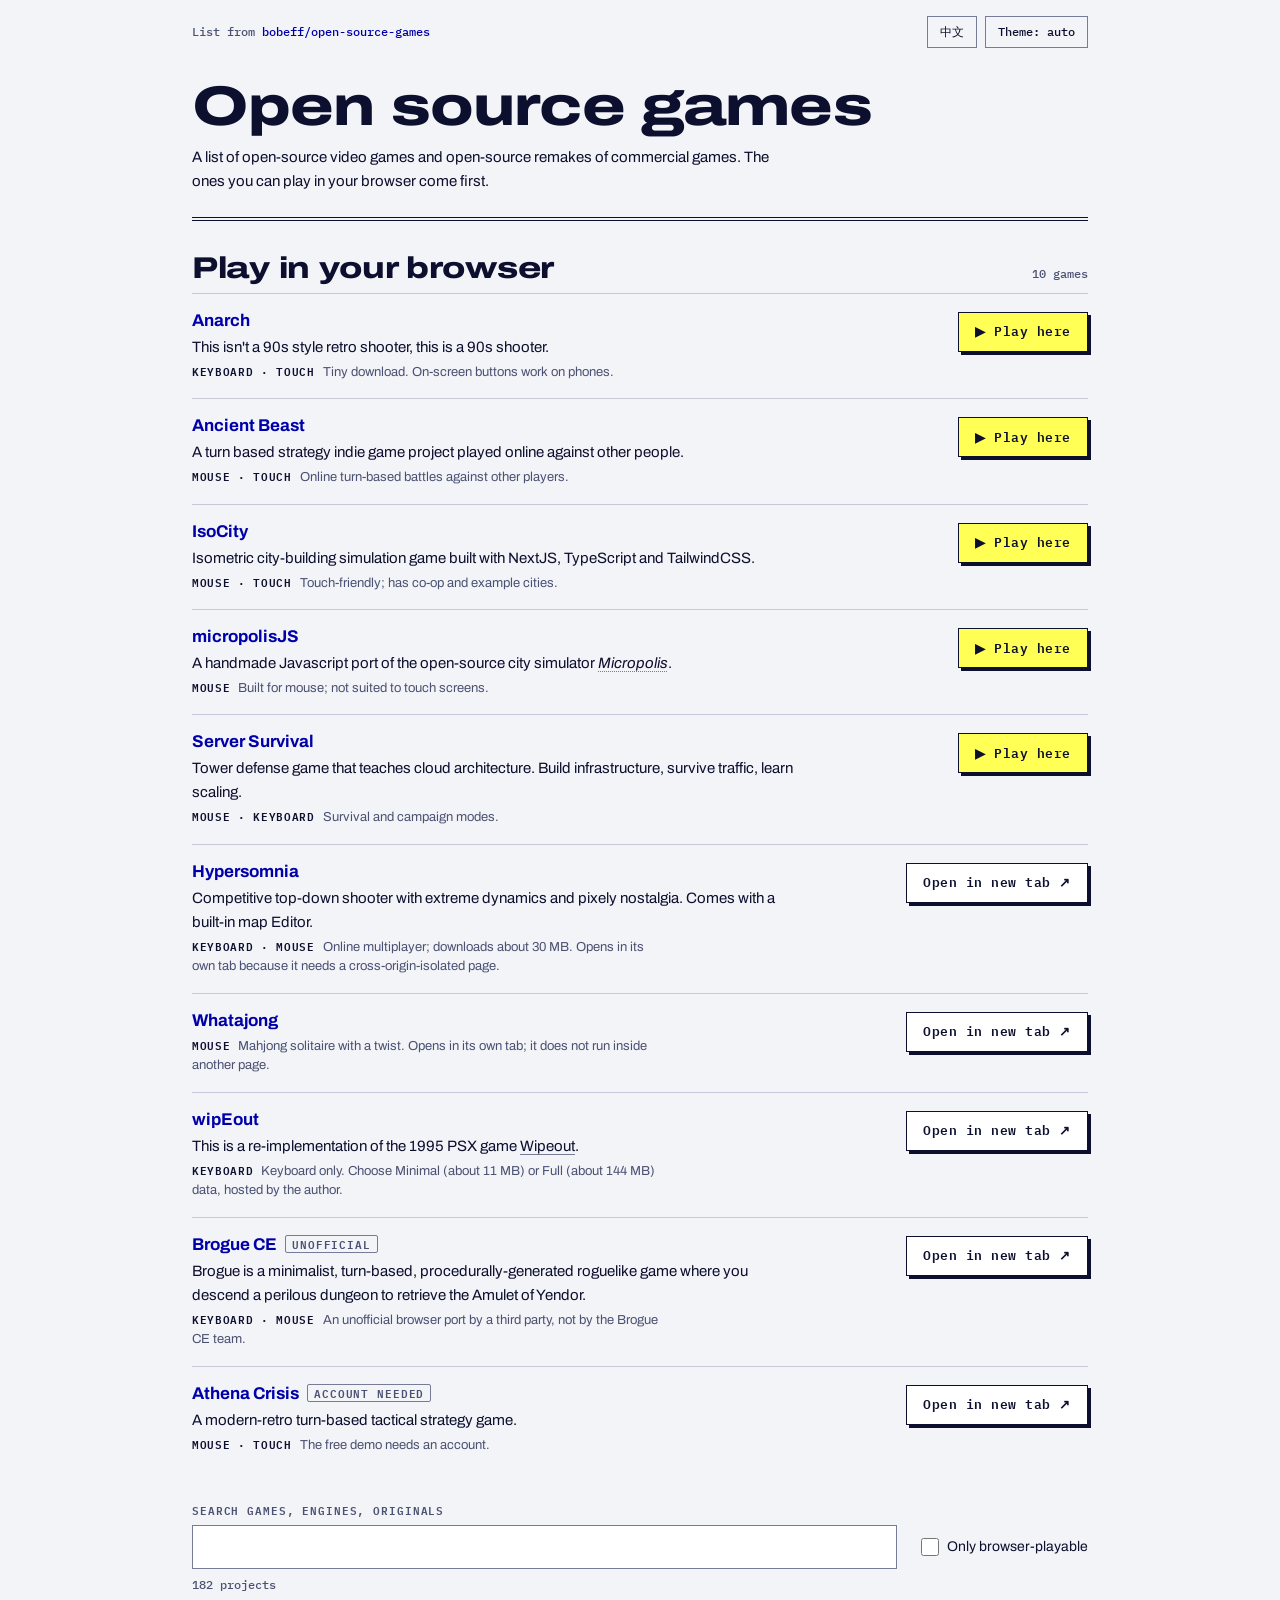
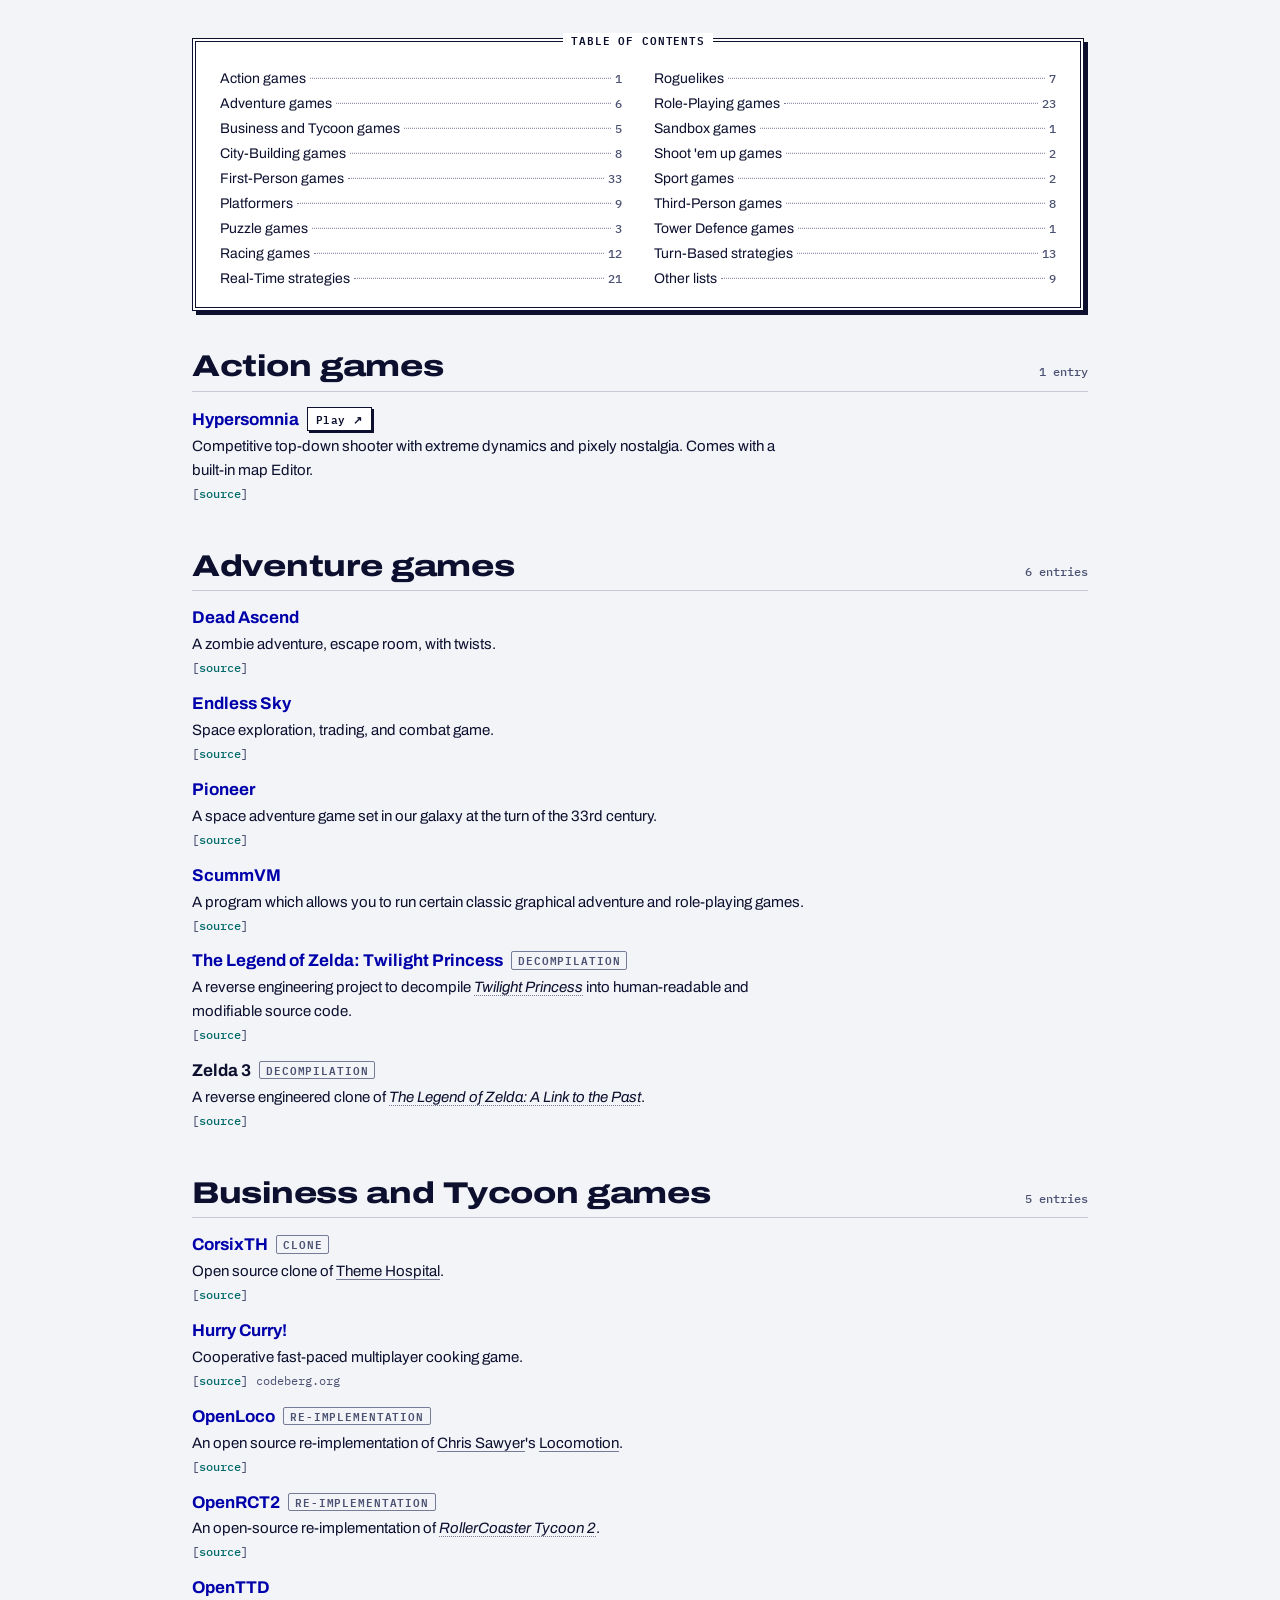
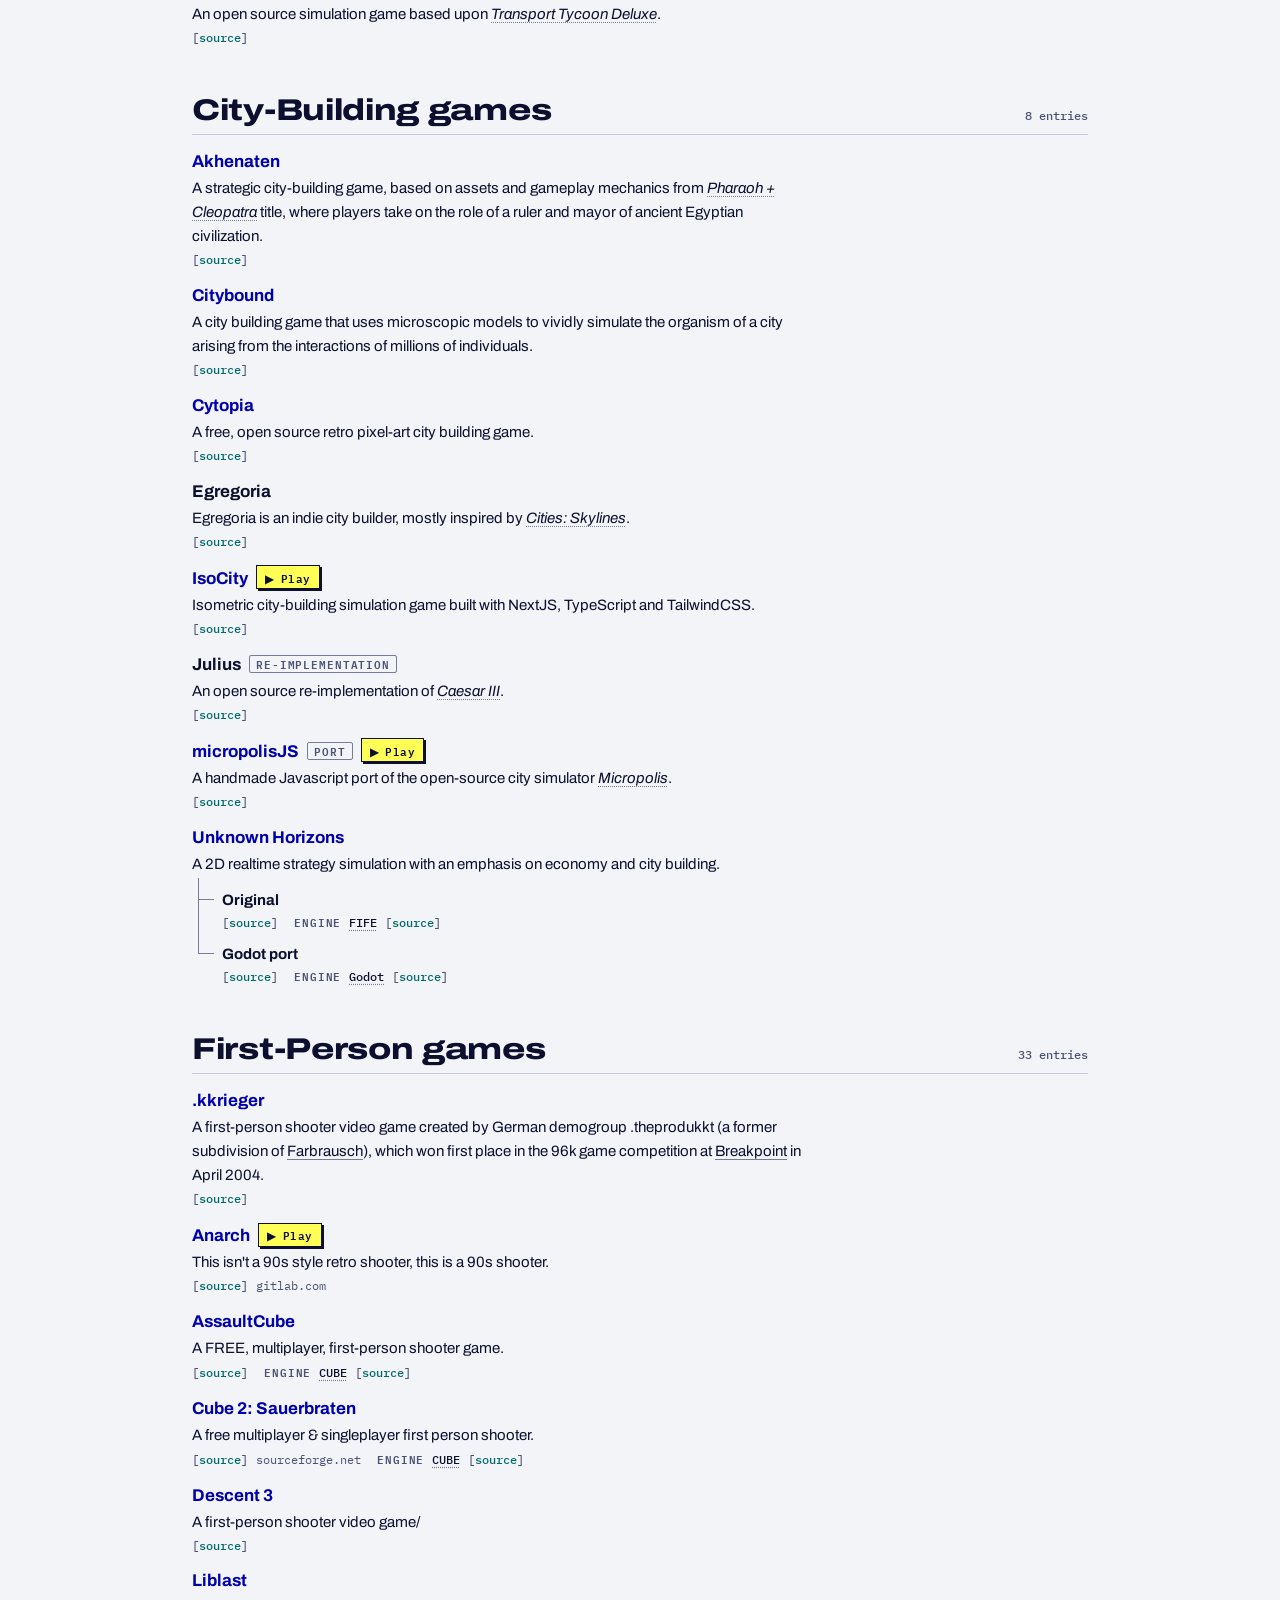
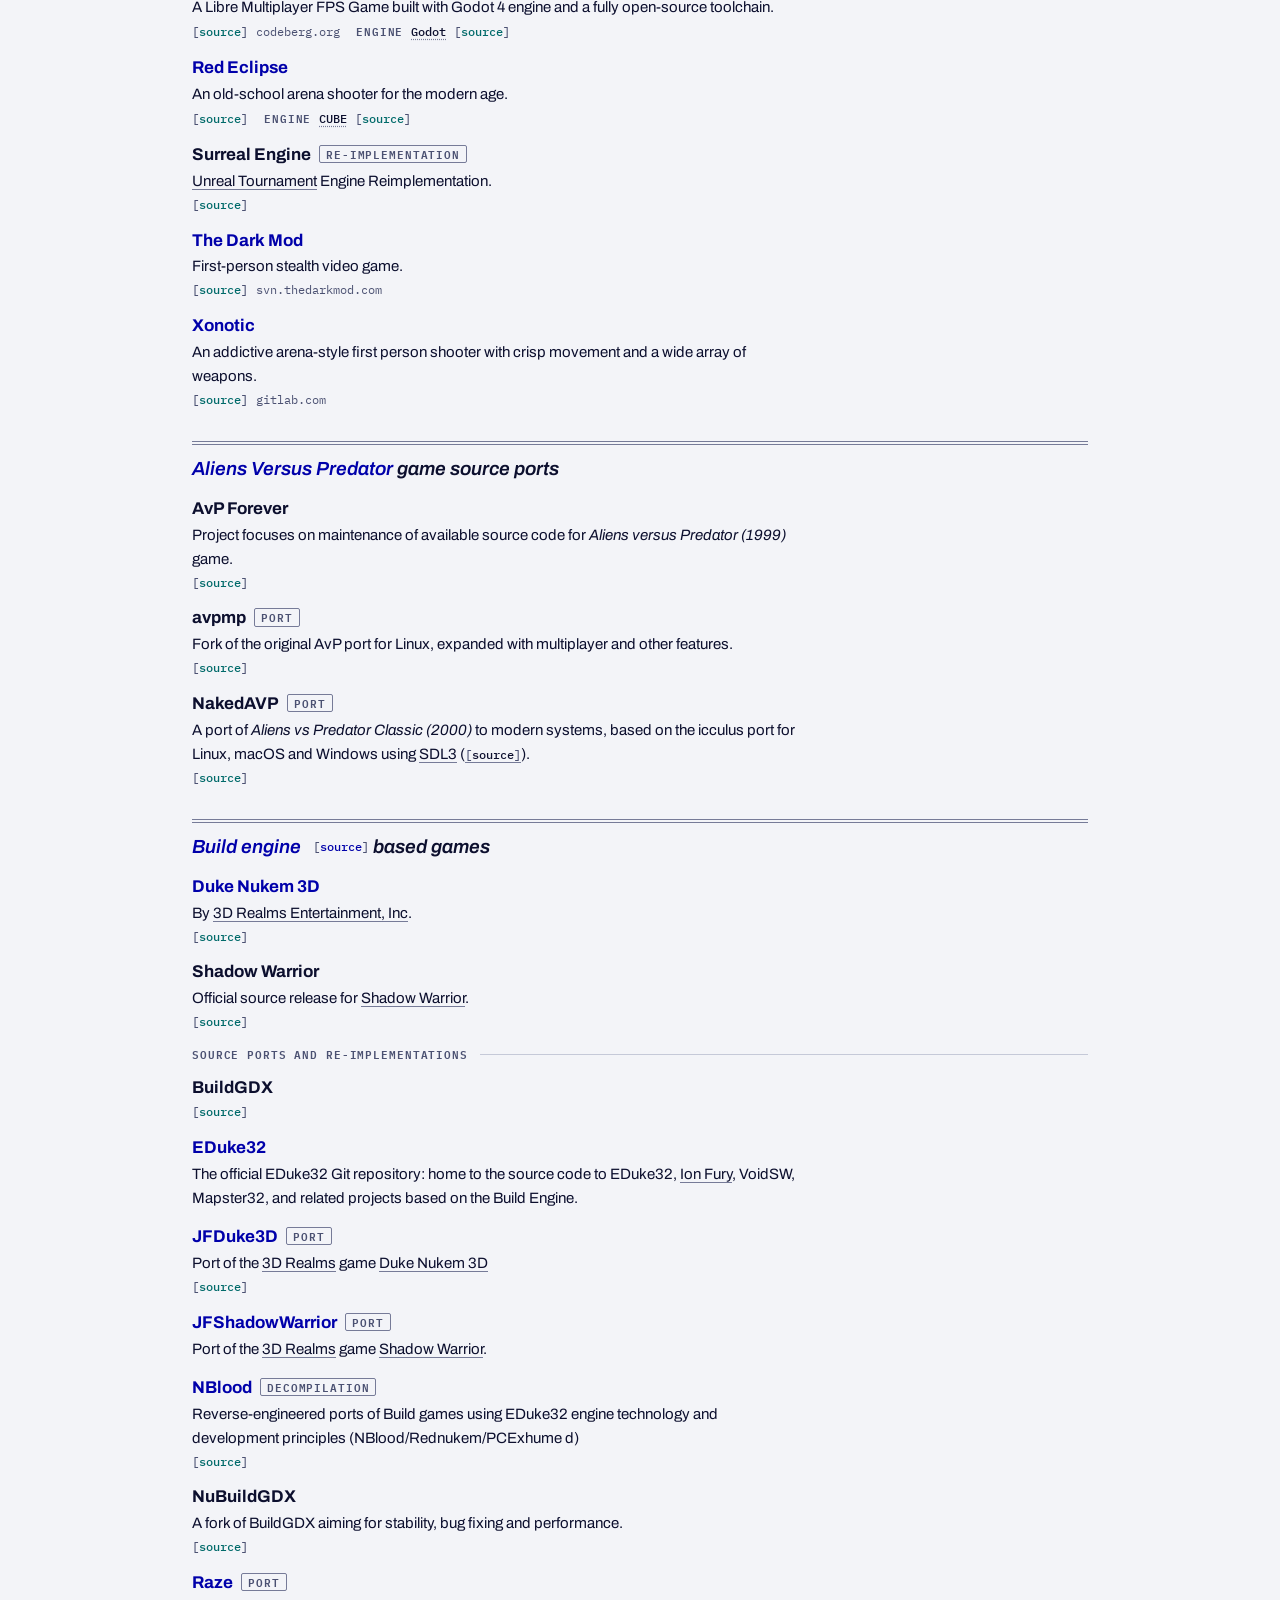
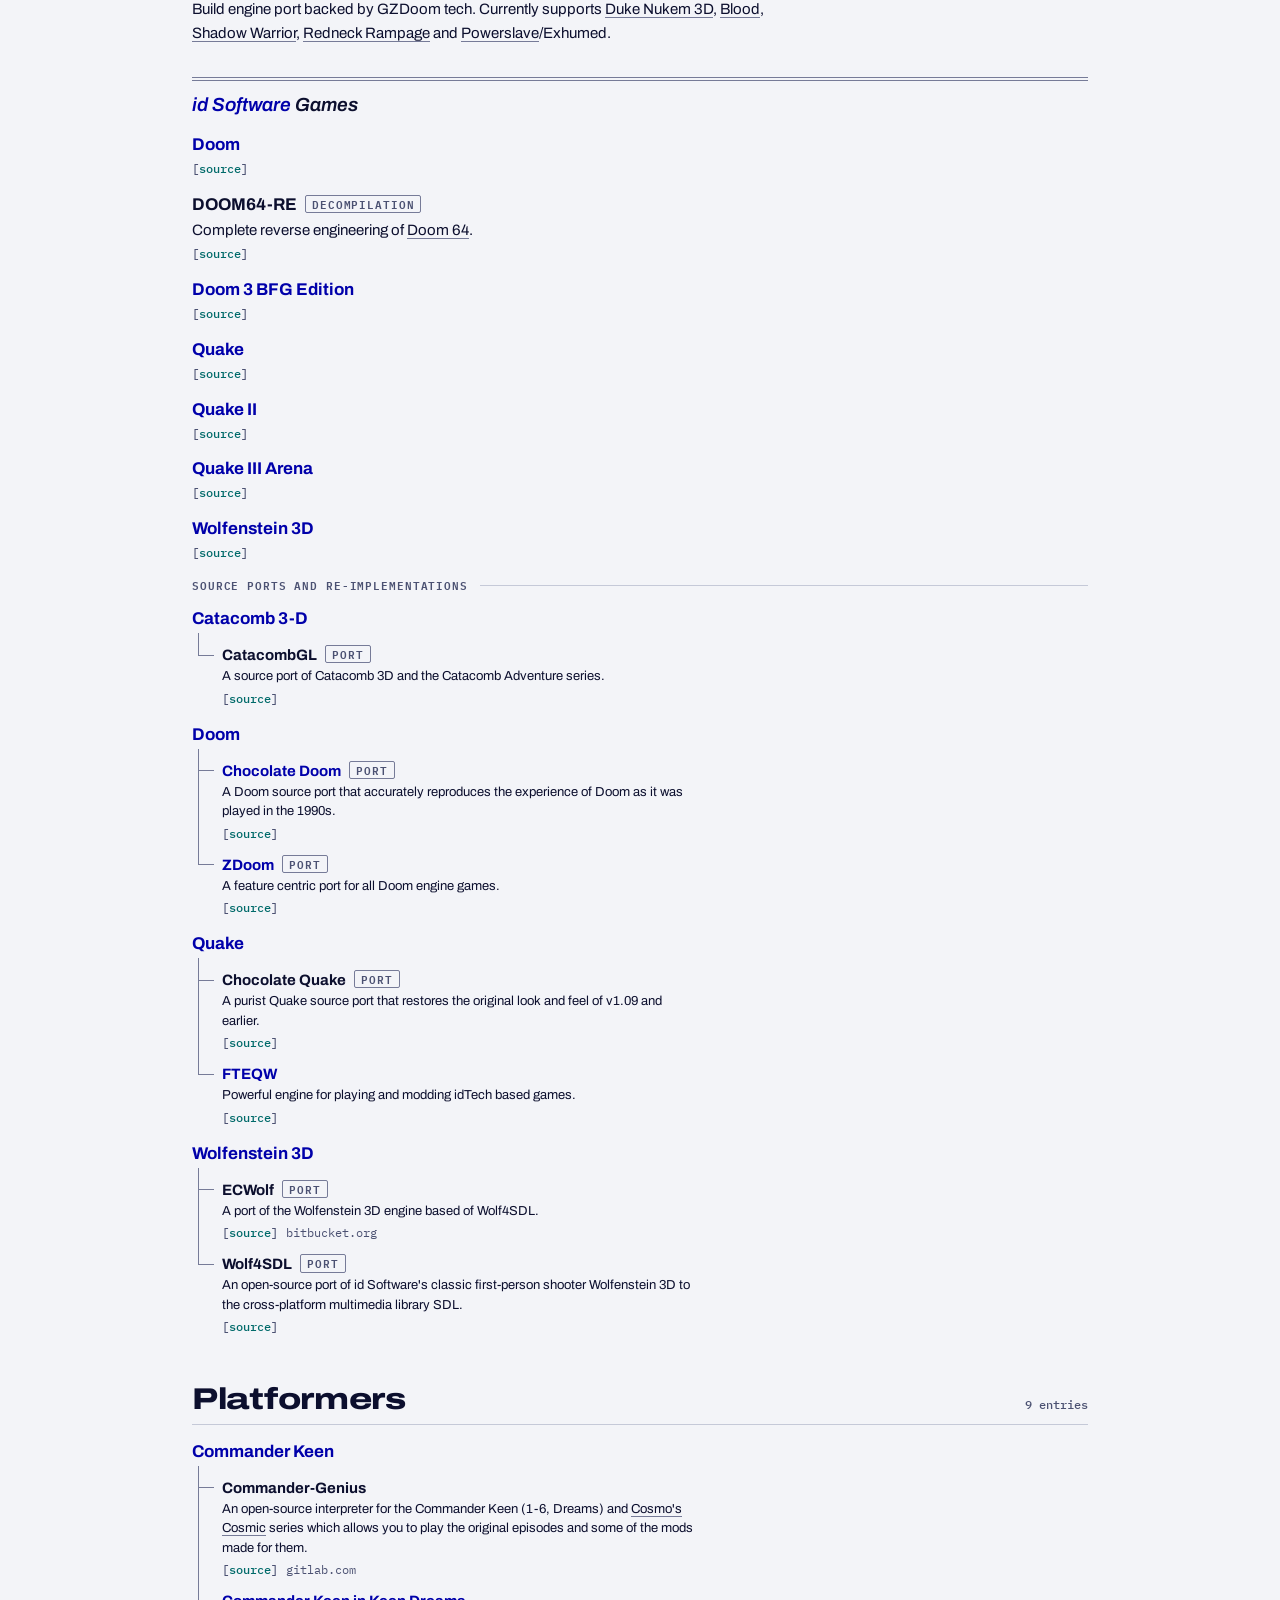
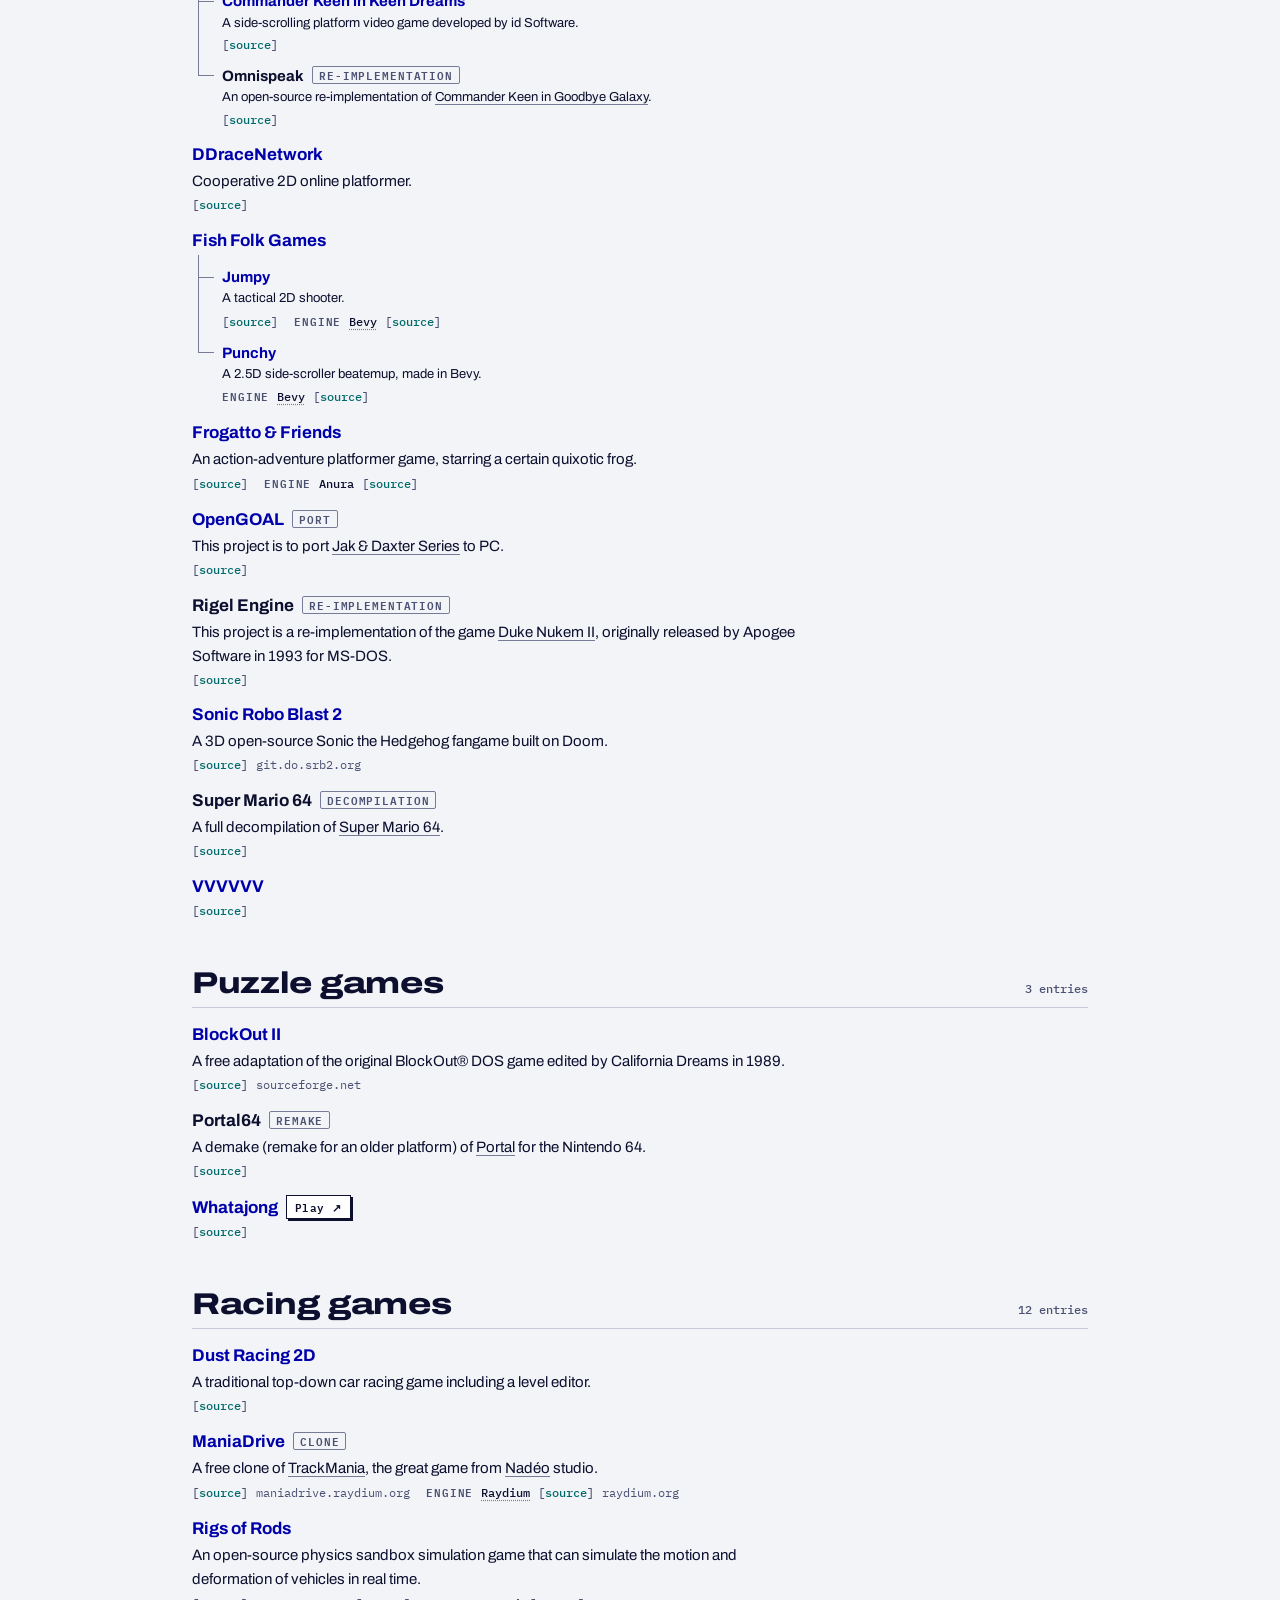
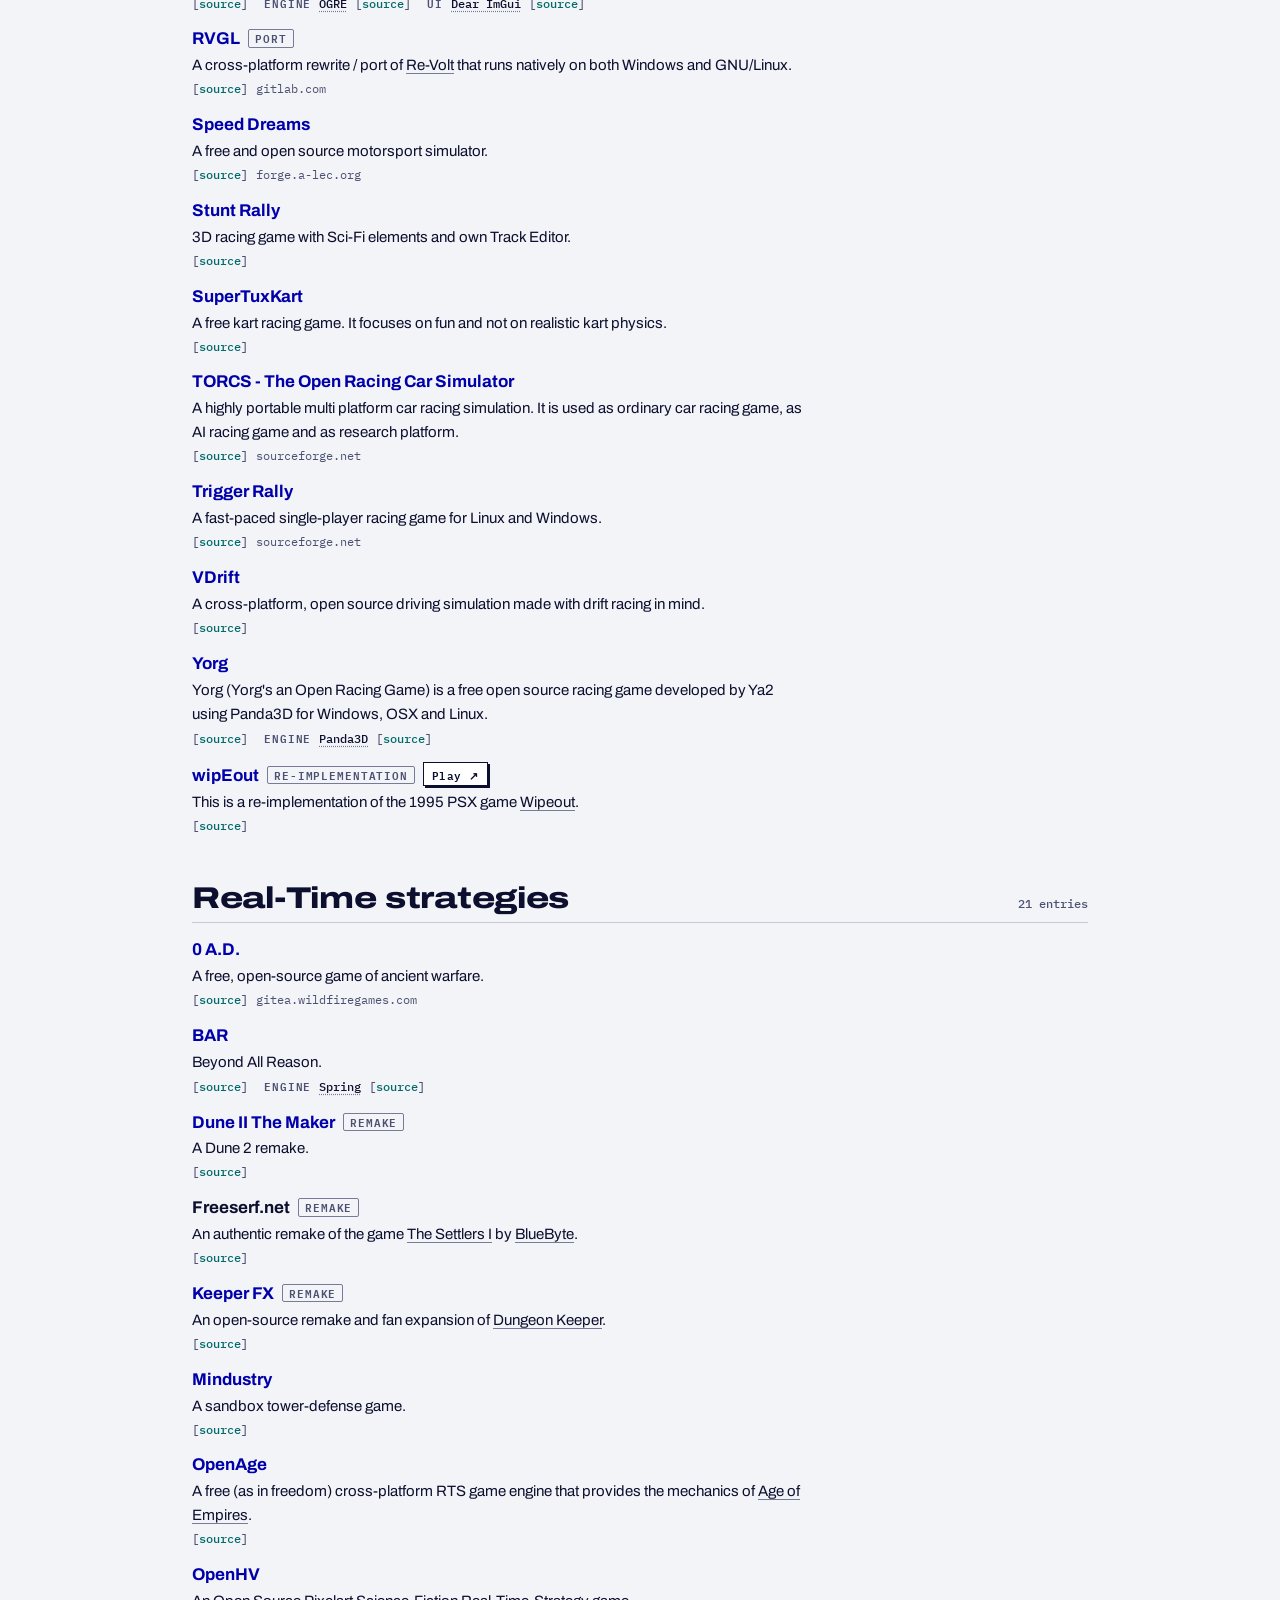
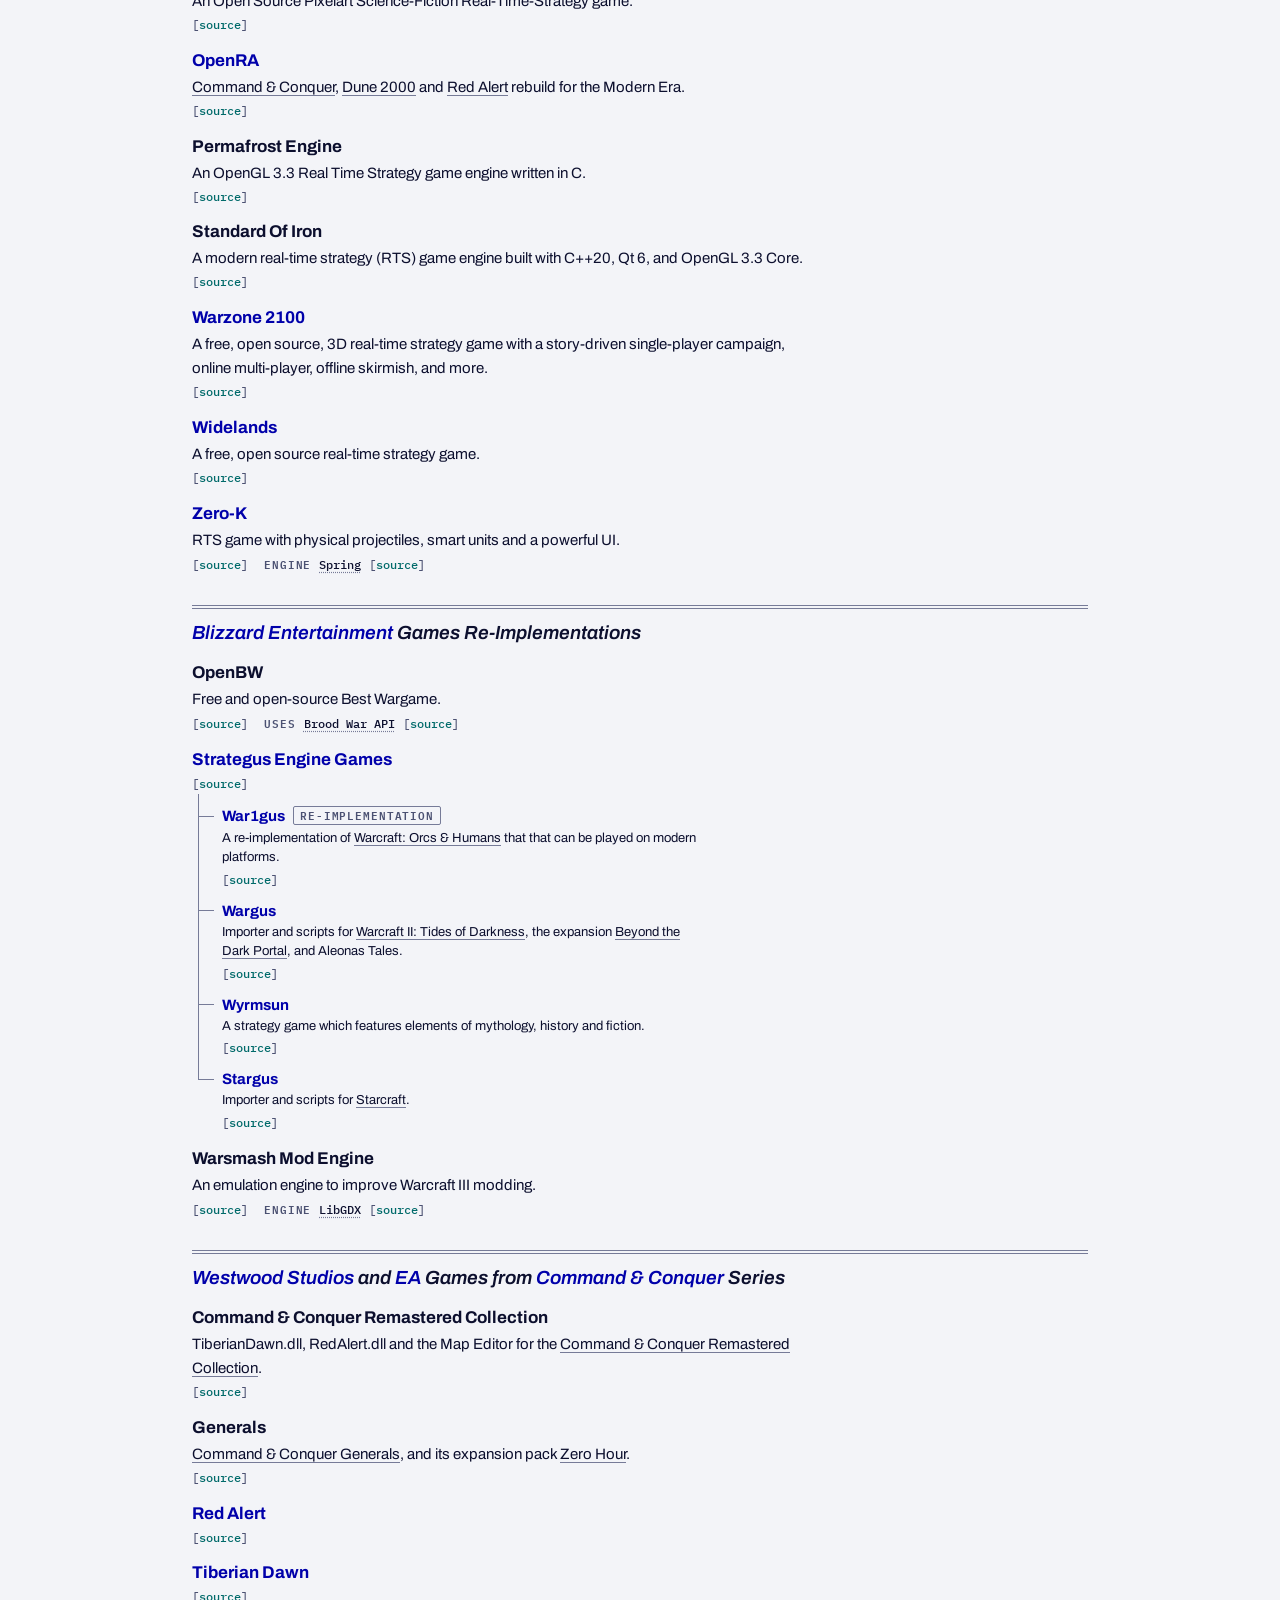
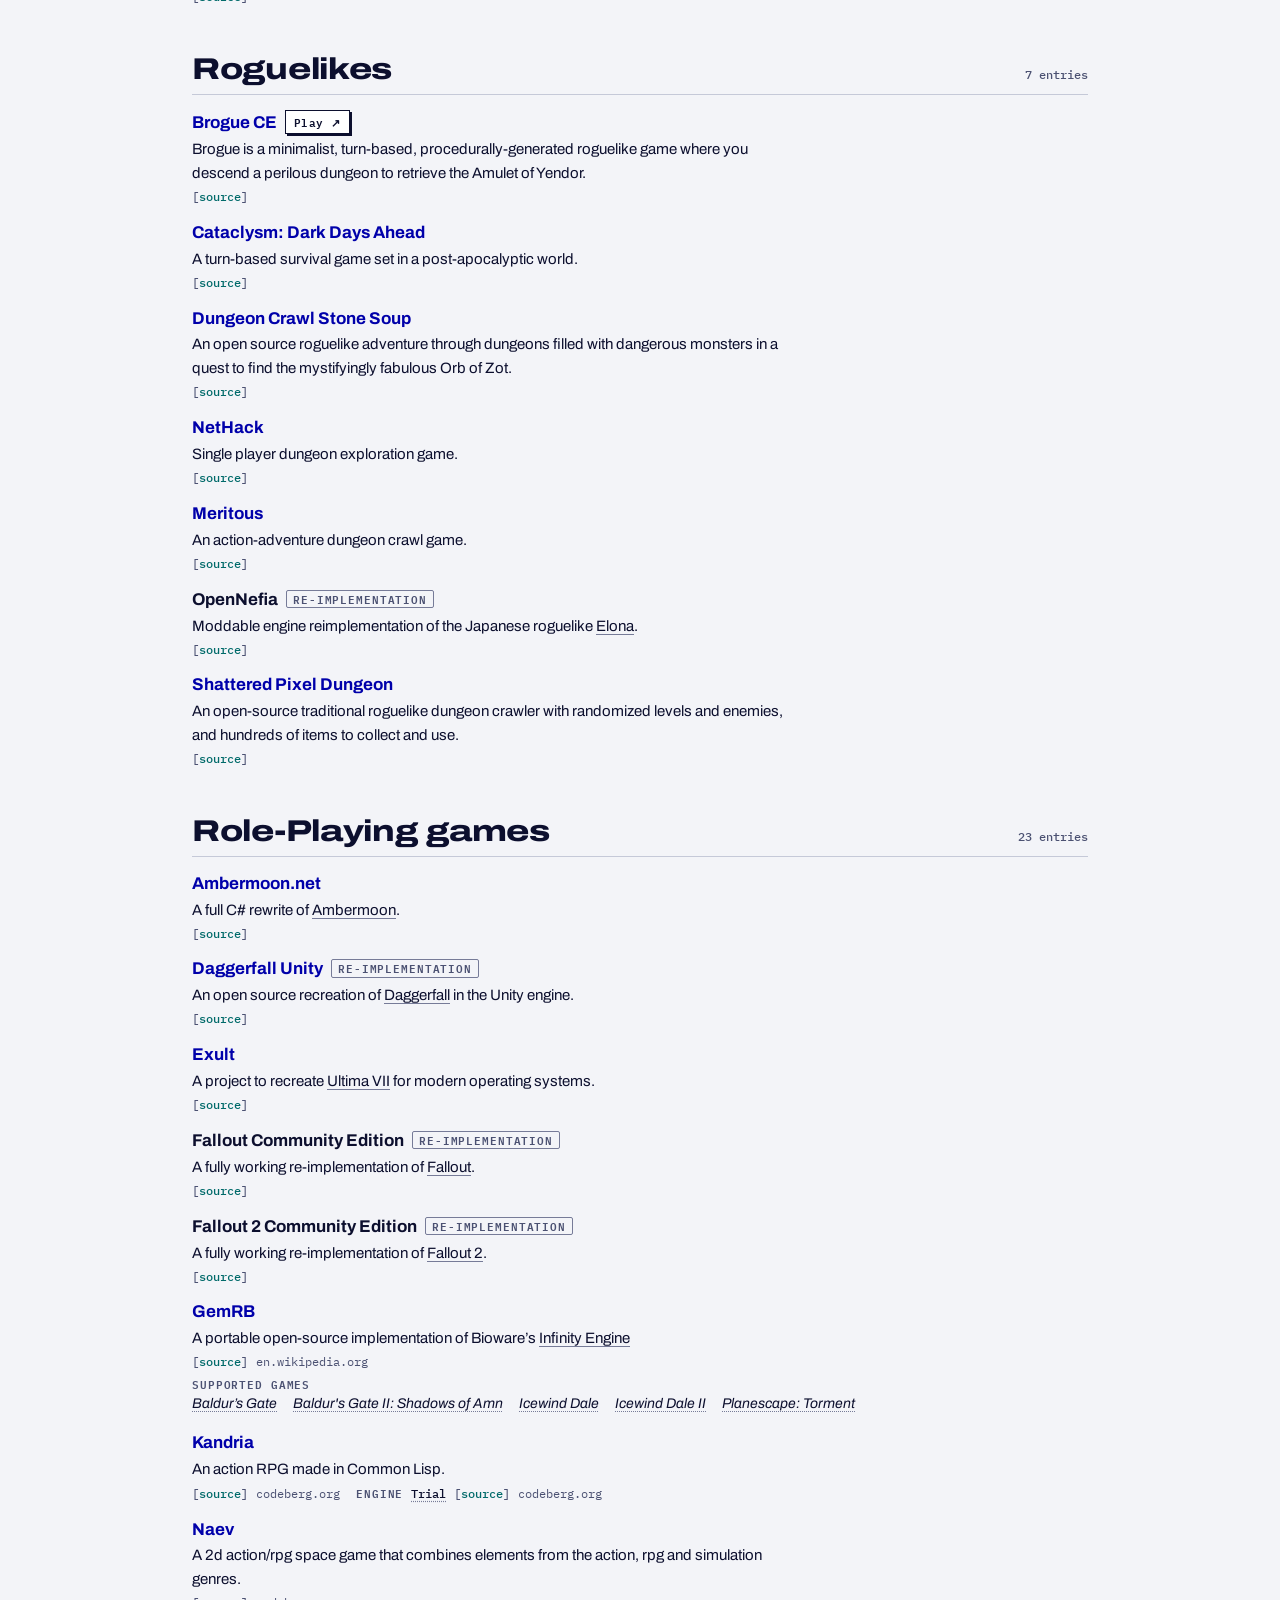
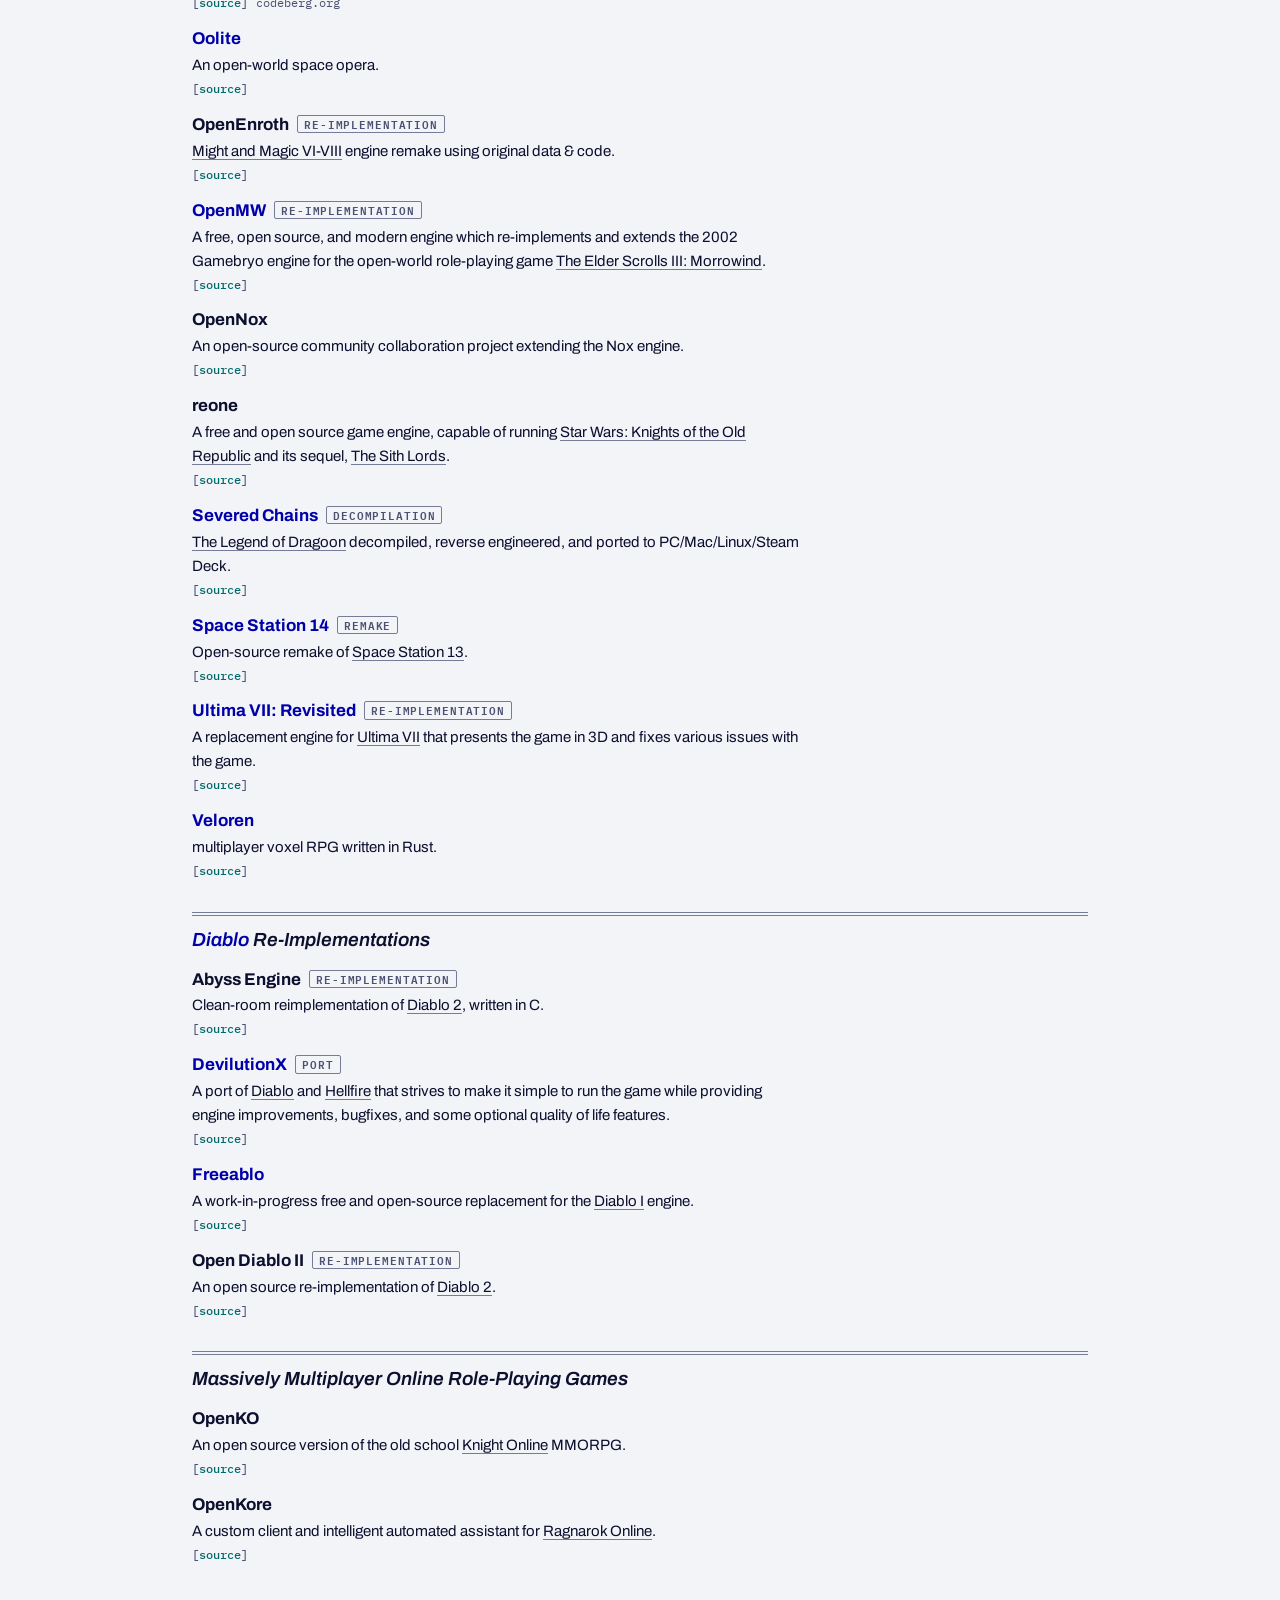
==== public/index.html @ cbd15679 "Open Source Games: bilingual collection site A free, non-commercial website for the curated list bob" ====
<!doctype html>
<html lang="zh-CN">
<head>
<meta charset="utf-8">
<meta name="viewport" content="width=device-width, initial-scale=1, viewport-fit=cover">
<title>开源游戏合集 · Open Source Games</title>
<meta name="description" content="精选开源游戏，以及商业经典游戏的开源重制。能在浏览器里直接玩的排在最前面。 A list of open-source video games and open-source remakes of commercial games. The ones you can play in your browser come first.">
<meta property="og:title" content="开源游戏合集 · Open Source Games">
<meta property="og:description" content="精选开源游戏，以及商业经典游戏的开源重制。能在浏览器里直接玩的排在最前面。 A list of open-source video games and open-source remakes of commercial games. The ones you can play in your browser come first.">
<meta property="og:type" content="website">
<meta name="theme-color" content="#0000aa">
<link rel="icon" href="favicon.svg" type="image/svg+xml">
<link rel="stylesheet" href="assets/fonts.css?v=7755c3fcc7">
<link rel="stylesheet" href="assets/tokens.css?v=7755c3fcc7">
<link rel="stylesheet" href="assets/osg.css?v=7755c3fcc7">
<link rel="stylesheet" href="assets/site.css?v=7755c3fcc7">
<script src="assets/boot.js?v=7755c3fcc7"></script>
<script src="assets/app.js?v=7755c3fcc7" defer></script>
</head>
<body class="osg-root">
<a class="skip" href="#catalog"><span class="l-zh" lang="zh-CN">跳到游戏目录</span><span class="l-en" lang="en">Skip to the catalog</span></a>
<div class="page">
<div class="topbar">
<p class="topbar-credit"><span class="l-zh" lang="zh-CN">清单来自</span><span class="l-en" lang="en">List from</span> <a href="https://github.com/bobeff/open-source-games">bobeff/open-source-games</a></p>
<div class="topbar-tools">
<button type="button" class="tool" id="lang-toggle" hidden><span class="l-zh" lang="en">English</span><span class="l-en" lang="zh-CN">中文</span></button>
<button type="button" class="tool" id="theme-toggle" hidden></button>
</div>
</div>
<header class="osg-header">
<h1 class="osg-header-title"><span class="l-zh" lang="zh-CN">开源游戏合集</span><span class="l-en" lang="en">Open source games</span></h1>
<p class="osg-header-intro"><span class="l-zh" lang="zh-CN">精选开源游戏，以及商业经典游戏的开源重制。能在浏览器里直接玩的排在最前面。</span><span class="l-en" lang="en">A list of open-source video games and open-source remakes of commercial games. The ones you can play in your browser come first.</span></p>
</header>
<noscript><p class="noscript"><span class="l-zh" lang="zh-CN">搜索、切换语言和主题、在本页内嵌游玩需要 JavaScript；所有链接仍可直接打开。</span><span class="l-en" lang="en">Search, language and theme switches and in-page play need JavaScript; every link still works.</span></p></noscript>
<section class="osg-genre play" id="play" aria-labelledby="play-h"><header class="osg-genre-head"><h2 class="osg-genre-title" id="play-h"><a href="#play"><span class="l-zh" lang="zh-CN">浏览器即玩</span><span class="l-en" lang="en">Play in your browser</span></a></h2><span class="osg-genre-count"><span class="l-zh" lang="zh-CN">10 款</span><span class="l-en" lang="en">10 games</span></span></header><ul class="play-list"><li class="play-row" data-id="anarch"><div class="play-info"><div class="osg-entry-head"><a class="osg-entry-title" href="https://drummyfish.gitlab.io/anarch">Anarch</a></div><p class="osg-entry-desc"><span class="l-zh" lang="zh-CN">这不是90年代风格的复古射击游戏，这就是一款90年代的射击游戏。</span><span class="l-en" lang="en">This isn&#x27;t a 90s style retro shooter, this is a 90s shooter.</span></p><p class="play-note"><span class="play-controls"><span class="l-zh" lang="zh-CN">键盘 · 触屏</span><span class="l-en" lang="en">Keyboard · Touch</span></span><span class="l-zh" lang="zh-CN">体积很小，手机上可用屏幕按键操作。</span><span class="l-en" lang="en">Tiny download. On-screen buttons work on phones.</span></p></div><div class="play-actions"><a class="osg-play" href="https://drummyfish.gitlab.io/anarch/bin/web/anarch.html" target="_blank" rel="noopener" data-play-id="anarch"><span class="l-zh" lang="zh-CN">▶ 开始玩</span><span class="l-en" lang="en">▶ Play here</span></a></div></li><li class="play-row" data-id="ancient-beast"><div class="play-info"><div class="osg-entry-head"><a class="osg-entry-title" href="https://ancientbeast.com">Ancient Beast</a></div><p class="osg-entry-desc"><span class="l-zh" lang="zh-CN">一款回合制策略独立游戏项目，可在线与其他玩家对战。</span><span class="l-en" lang="en">A turn based strategy indie game project played online against other people.</span></p><p class="play-note"><span class="play-controls"><span class="l-zh" lang="zh-CN">鼠标 · 触屏</span><span class="l-en" lang="en">Mouse · Touch</span></span><span class="l-zh" lang="zh-CN">在线回合制对战，对手是其他玩家。</span><span class="l-en" lang="en">Online turn-based battles against other players.</span></p></div><div class="play-actions"><a class="osg-play" href="https://ancientbeast.com/play/" target="_blank" rel="noopener" data-play-id="ancient-beast"><span class="l-zh" lang="zh-CN">▶ 开始玩</span><span class="l-en" lang="en">▶ Play here</span></a></div></li><li class="play-row" data-id="isocity"><div class="play-info"><div class="osg-entry-head"><a class="osg-entry-title" href="https://iso-city.com">IsoCity</a></div><p class="osg-entry-desc"><span class="l-zh" lang="zh-CN">使用 NextJS、TypeScript 和 TailwindCSS 构建的等距视角城市建造模拟游戏。</span><span class="l-en" lang="en">Isometric city-building simulation game built with NextJS, TypeScript and TailwindCSS.</span></p><p class="play-note"><span class="play-controls"><span class="l-zh" lang="zh-CN">鼠标 · 触屏</span><span class="l-en" lang="en">Mouse · Touch</span></span><span class="l-zh" lang="zh-CN">支持触屏，有合作模式和示例城市。</span><span class="l-en" lang="en">Touch-friendly; has co-op and example cities.</span></p></div><div class="play-actions"><a class="osg-play" href="https://iso-city.com" target="_blank" rel="noopener" data-play-id="isocity"><span class="l-zh" lang="zh-CN">▶ 开始玩</span><span class="l-en" lang="en">▶ Play here</span></a></div></li><li class="play-row" data-id="micropolisjs"><div class="play-info"><div class="osg-entry-head"><a class="osg-entry-title" href="http://www.graememcc.co.uk/micropolisJS">micropolisJS</a></div><p class="osg-entry-desc"><span class="l-zh" lang="zh-CN">开源城市模拟器 <cite class="osg-orig"><a href="https://mvolution.itch.io/micropolis">Micropolis</a></cite> 的手工 Javascript 移植。</span><span class="l-en" lang="en">A handmade Javascript port of the open-source city simulator <cite class="osg-orig"><a href="https://mvolution.itch.io/micropolis">Micropolis</a></cite>.</span></p><p class="play-note"><span class="play-controls"><span class="l-zh" lang="zh-CN">鼠标</span><span class="l-en" lang="en">Mouse</span></span><span class="l-zh" lang="zh-CN">为鼠标设计，不适合触屏。</span><span class="l-en" lang="en">Built for mouse; not suited to touch screens.</span></p></div><div class="play-actions"><a class="osg-play" href="https://www.graememcc.co.uk/micropolisJS/" target="_blank" rel="noopener" data-play-id="micropolisjs"><span class="l-zh" lang="zh-CN">▶ 开始玩</span><span class="l-en" lang="en">▶ Play here</span></a></div></li><li class="play-row" data-id="server-survival"><div class="play-info"><div class="osg-entry-head"><a class="osg-entry-title" href="https://pshenok.github.io/server-survival">Server Survival</a></div><p class="osg-entry-desc"><span class="l-zh" lang="zh-CN">教授云架构的塔防游戏。搭建基础设施，扛住流量，学习扩容。</span><span class="l-en" lang="en">Tower defense game that teaches cloud architecture. Build infrastructure, survive traffic, learn scaling.</span></p><p class="play-note"><span class="play-controls"><span class="l-zh" lang="zh-CN">鼠标 · 键盘</span><span class="l-en" lang="en">Mouse · Keyboard</span></span><span class="l-zh" lang="zh-CN">有生存模式和战役模式。</span><span class="l-en" lang="en">Survival and campaign modes.</span></p></div><div class="play-actions"><a class="osg-play" href="https://pshenok.github.io/server-survival/" target="_blank" rel="noopener" data-play-id="server-survival"><span class="l-zh" lang="zh-CN">▶ 开始玩</span><span class="l-en" lang="en">▶ Play here</span></a></div></li><li class="play-row" data-id="hypersomnia"><div class="play-info"><div class="osg-entry-head"><a class="osg-entry-title" href="https://hypersomnia.io">Hypersomnia</a></div><p class="osg-entry-desc"><span class="l-zh" lang="zh-CN">节奏极快、带有像素怀旧风的竞技俯视角射击游戏，内置地图编辑器。</span><span class="l-en" lang="en">Competitive top-down shooter with extreme dynamics and pixely nostalgia. Comes with a built-in map Editor.</span></p><p class="play-note"><span class="play-controls"><span class="l-zh" lang="zh-CN">键盘 · 鼠标</span><span class="l-en" lang="en">Keyboard · Mouse</span></span><span class="l-zh" lang="zh-CN">在线多人；首次约下载 30 MB。需要独立页面运行，所以在新标签打开。</span><span class="l-en" lang="en">Online multiplayer; downloads about 30 MB. Opens in its own tab because it needs a cross-origin-isolated page.</span></p></div><div class="play-actions"><a class="osg-play osg-play--tab" href="https://play.hypersomnia.io/" target="_blank" rel="noopener"><span class="l-zh" lang="zh-CN">新标签打开 ↗</span><span class="l-en" lang="en">Open in new tab ↗</span></a></div></li><li class="play-row" data-id="whatajong"><div class="play-info"><div class="osg-entry-head"><a class="osg-entry-title" href="https://whatajong.com">Whatajong</a></div><p class="play-note"><span class="play-controls"><span class="l-zh" lang="zh-CN">鼠标</span><span class="l-en" lang="en">Mouse</span></span><span class="l-zh" lang="zh-CN">带新玩法的麻将接龙。它无法在别的网页里运行，所以在新标签打开。</span><span class="l-en" lang="en">Mahjong solitaire with a twist. Opens in its own tab; it does not run inside another page.</span></p></div><div class="play-actions"><a class="osg-play osg-play--tab" href="https://whatajong.com" target="_blank" rel="noopener"><span class="l-zh" lang="zh-CN">新标签打开 ↗</span><span class="l-en" lang="en">Open in new tab ↗</span></a></div></li><li class="play-row" data-id="wipeout"><div class="play-info"><div class="osg-entry-head"><a class="osg-entry-title" href="https://phoboslab.org/log/2023/08/rewriting-wipeout">wipEout</a></div><p class="osg-entry-desc"><span class="l-zh" lang="zh-CN">这是对1995年 PSX 游戏 <a href="https://en.wikipedia.org/wiki/Wipeout_(video_game)">Wipeout</a> 的重新实现。</span><span class="l-en" lang="en">This is a re-implementation of the 1995 PSX game <a href="https://en.wikipedia.org/wiki/Wipeout_(video_game)">Wipeout</a>.</span></p><p class="play-note"><span class="play-controls"><span class="l-zh" lang="zh-CN">键盘</span><span class="l-en" lang="en">Keyboard</span></span><span class="l-zh" lang="zh-CN">只能用键盘。可选精简版数据（约 11 MB）或完整版（约 144 MB），由作者托管。</span><span class="l-en" lang="en">Keyboard only. Choose Minimal (about 11 MB) or Full (about 144 MB) data, hosted by the author.</span></p></div><div class="play-actions"><a class="osg-play osg-play--tab" href="https://phoboslab.org/wipegame/" target="_blank" rel="noopener"><span class="l-zh" lang="zh-CN">新标签打开 ↗</span><span class="l-en" lang="en">Open in new tab ↗</span></a></div></li><li class="play-row" data-id="brogue-ce"><div class="play-info"><div class="osg-entry-head"><a class="osg-entry-title" href="https://sites.google.com/site/broguegame/">Brogue CE</a><span class="osg-lineage"><span class="l-zh" lang="zh-CN">非官方</span><span class="l-en" lang="en">Unofficial</span></span></div><p class="osg-entry-desc"><span class="l-zh" lang="zh-CN">Brogue 是一款极简、回合制、程序生成的 Roguelike 游戏，玩家深入险恶地牢，寻回 Amulet of Yendor。</span><span class="l-en" lang="en">Brogue is a minimalist, turn-based, procedurally-generated roguelike game where you descend a perilous dungeon to retrieve the Amulet of Yendor.</span></p><p class="play-note"><span class="play-controls"><span class="l-zh" lang="zh-CN">键盘 · 鼠标</span><span class="l-en" lang="en">Keyboard · Mouse</span></span><span class="l-zh" lang="zh-CN">第三方做的非官方网页移植，不是 Brogue CE 团队发布的。</span><span class="l-en" lang="en">An unofficial browser port by a third party, not by the Brogue CE team.</span></p></div><div class="play-actions"><a class="osg-play osg-play--tab" href="https://brturn.github.io/BrogueCE/" target="_blank" rel="noopener"><span class="l-zh" lang="zh-CN">新标签打开 ↗</span><span class="l-en" lang="en">Open in new tab ↗</span></a></div></li><li class="play-row" data-id="athena-crisis"><div class="play-info"><div class="osg-entry-head"><a class="osg-entry-title" href="https://athenacrisis.com">Athena Crisis</a><span class="osg-lineage"><span class="l-zh" lang="zh-CN">需注册</span><span class="l-en" lang="en">Account needed</span></span></div><p class="osg-entry-desc"><span class="l-zh" lang="zh-CN">一款现代复古风格的回合制战术策略游戏。</span><span class="l-en" lang="en">A modern-retro turn-based tactical strategy game.</span></p><p class="play-note"><span class="play-controls"><span class="l-zh" lang="zh-CN">鼠标 · 触屏</span><span class="l-en" lang="en">Mouse · Touch</span></span><span class="l-zh" lang="zh-CN">免费试玩需要注册账号。</span><span class="l-en" lang="en">The free demo needs an account.</span></p></div><div class="play-actions"><a class="osg-play osg-play--tab" href="https://app.athenacrisis.com/register" target="_blank" rel="noopener"><span class="l-zh" lang="zh-CN">新标签打开 ↗</span><span class="l-en" lang="en">Open in new tab ↗</span></a></div></li></ul></section>
<div class="finder" role="search">
<label class="finder-label" for="q"><span class="l-zh" lang="zh-CN">搜索游戏、引擎或原作</span><span class="l-en" lang="en">Search games, engines, originals</span></label>
<div class="finder-row">
<input class="finder-input" id="q" type="search" autocomplete="off" spellcheck="false">
<label class="finder-check" for="only-play"><input type="checkbox" id="only-play"><span class="l-zh" lang="zh-CN">只看能直接玩的</span><span class="l-en" lang="en">Only browser-playable</span></label>
</div>
<p class="finder-count" id="count" aria-live="polite"></p>
</div>
<nav class="osg-toc" aria-labelledby="toc-title"><p class="osg-toc-title" id="toc-title"><span class="l-zh" lang="zh-CN">目录</span><span class="l-en" lang="en">Table of contents</span></p><ol class="osg-toc-list"><li class="osg-toc-item"><a class="osg-toc-link" href="#action-games"><span class="osg-toc-name"><span class="l-zh" lang="zh-CN">动作</span><span class="l-en" lang="en">Action games</span></span><span class="osg-toc-dots" aria-hidden="true"></span><span class="osg-toc-count">1</span></a></li><li class="osg-toc-item"><a class="osg-toc-link" href="#adventure-games"><span class="osg-toc-name"><span class="l-zh" lang="zh-CN">冒险</span><span class="l-en" lang="en">Adventure games</span></span><span class="osg-toc-dots" aria-hidden="true"></span><span class="osg-toc-count">6</span></a></li><li class="osg-toc-item"><a class="osg-toc-link" href="#business-and-tycoon-games"><span class="osg-toc-name"><span class="l-zh" lang="zh-CN">经营与模拟大亨</span><span class="l-en" lang="en">Business and Tycoon games</span></span><span class="osg-toc-dots" aria-hidden="true"></span><span class="osg-toc-count">5</span></a></li><li class="osg-toc-item"><a class="osg-toc-link" href="#city-building-games"><span class="osg-toc-name"><span class="l-zh" lang="zh-CN">城市建造</span><span class="l-en" lang="en">City-Building games</span></span><span class="osg-toc-dots" aria-hidden="true"></span><span class="osg-toc-count">8</span></a></li><li class="osg-toc-item"><a class="osg-toc-link" href="#first-person-games"><span class="osg-toc-name"><span class="l-zh" lang="zh-CN">第一人称</span><span class="l-en" lang="en">First-Person games</span></span><span class="osg-toc-dots" aria-hidden="true"></span><span class="osg-toc-count">33</span></a></li><li class="osg-toc-item"><a class="osg-toc-link" href="#platformers"><span class="osg-toc-name"><span class="l-zh" lang="zh-CN">平台跳跃</span><span class="l-en" lang="en">Platformers</span></span><span class="osg-toc-dots" aria-hidden="true"></span><span class="osg-toc-count">9</span></a></li><li class="osg-toc-item"><a class="osg-toc-link" href="#puzzle-games"><span class="osg-toc-name"><span class="l-zh" lang="zh-CN">益智</span><span class="l-en" lang="en">Puzzle games</span></span><span class="osg-toc-dots" aria-hidden="true"></span><span class="osg-toc-count">3</span></a></li><li class="osg-toc-item"><a class="osg-toc-link" href="#racing-games"><span class="osg-toc-name"><span class="l-zh" lang="zh-CN">竞速</span><span class="l-en" lang="en">Racing games</span></span><span class="osg-toc-dots" aria-hidden="true"></span><span class="osg-toc-count">12</span></a></li><li class="osg-toc-item"><a class="osg-toc-link" href="#real-time-strategies"><span class="osg-toc-name"><span class="l-zh" lang="zh-CN">即时战略</span><span class="l-en" lang="en">Real-Time strategies</span></span><span class="osg-toc-dots" aria-hidden="true"></span><span class="osg-toc-count">21</span></a></li><li class="osg-toc-item"><a class="osg-toc-link" href="#roguelikes"><span class="osg-toc-name"><span class="l-zh" lang="zh-CN">Roguelike</span><span class="l-en" lang="en">Roguelikes</span></span><span class="osg-toc-dots" aria-hidden="true"></span><span class="osg-toc-count">7</span></a></li><li class="osg-toc-item"><a class="osg-toc-link" href="#role-playing-games"><span class="osg-toc-name"><span class="l-zh" lang="zh-CN">角色扮演</span><span class="l-en" lang="en">Role-Playing games</span></span><span class="osg-toc-dots" aria-hidden="true"></span><span class="osg-toc-count">23</span></a></li><li class="osg-toc-item"><a class="osg-toc-link" href="#sandbox-games"><span class="osg-toc-name"><span class="l-zh" lang="zh-CN">沙盒</span><span class="l-en" lang="en">Sandbox games</span></span><span class="osg-toc-dots" aria-hidden="true"></span><span class="osg-toc-count">1</span></a></li><li class="osg-toc-item"><a class="osg-toc-link" href="#shoot-em-up-games"><span class="osg-toc-name"><span class="l-zh" lang="zh-CN">射击（STG）</span><span class="l-en" lang="en">Shoot &#x27;em up games</span></span><span class="osg-toc-dots" aria-hidden="true"></span><span class="osg-toc-count">2</span></a></li><li class="osg-toc-item"><a class="osg-toc-link" href="#sport-games"><span class="osg-toc-name"><span class="l-zh" lang="zh-CN">体育</span><span class="l-en" lang="en">Sport games</span></span><span class="osg-toc-dots" aria-hidden="true"></span><span class="osg-toc-count">2</span></a></li><li class="osg-toc-item"><a class="osg-toc-link" href="#third-person-games"><span class="osg-toc-name"><span class="l-zh" lang="zh-CN">第三人称</span><span class="l-en" lang="en">Third-Person games</span></span><span class="osg-toc-dots" aria-hidden="true"></span><span class="osg-toc-count">8</span></a></li><li class="osg-toc-item"><a class="osg-toc-link" href="#tower-defence-games"><span class="osg-toc-name"><span class="l-zh" lang="zh-CN">塔防</span><span class="l-en" lang="en">Tower Defence games</span></span><span class="osg-toc-dots" aria-hidden="true"></span><span class="osg-toc-count">1</span></a></li><li class="osg-toc-item"><a class="osg-toc-link" href="#turn-based-strategies"><span class="osg-toc-name"><span class="l-zh" lang="zh-CN">回合制策略</span><span class="l-en" lang="en">Turn-Based strategies</span></span><span class="osg-toc-dots" aria-hidden="true"></span><span class="osg-toc-count">13</span></a></li><li class="osg-toc-item"><a class="osg-toc-link" href="#other-lists"><span class="osg-toc-name"><span class="l-zh" lang="zh-CN">其他清单</span><span class="l-en" lang="en">Other lists</span></span><span class="osg-toc-dots" aria-hidden="true"></span><span class="osg-toc-count">9</span></a></li></ol></nav>
<main id="catalog" class="catalog" tabindex="-1">
<section class="osg-genre" id="action-games" aria-labelledby="action-games-h"><header class="osg-genre-head"><h2 class="osg-genre-title" id="action-games-h"><a href="#action-games"><span class="l-zh" lang="zh-CN">动作</span><span class="l-en" lang="en">Action games</span></a></h2><span class="osg-genre-count"><span class="l-zh" lang="zh-CN">1 个</span><span class="l-en" lang="en">1 entry</span></span></header><ul class="osg-entries"><li class="osg-entry" id="g-hypersomnia" data-search="hypersomnia competitive top-down shooter with extreme dynamics and pixely nostalgia. comes with a built-in map editor. 节奏极快、带有像素怀旧风的竞技俯视角射击游戏,内置地图编辑器。 action games 动作" data-play="1"><div class="osg-entry-head"><a class="osg-entry-title" href="https://hypersomnia.io">Hypersomnia</a><a class="osg-play osg-play--sm osg-play--tab" href="https://play.hypersomnia.io/" target="_blank" rel="noopener"><span class="l-zh" lang="zh-CN">玩 ↗</span><span class="l-en" lang="en">Play ↗</span></a></div><p class="osg-entry-desc"><span class="l-zh" lang="zh-CN">节奏极快、带有像素怀旧风的竞技俯视角射击游戏，内置地图编辑器。</span><span class="l-en" lang="en">Competitive top-down shooter with extreme dynamics and pixely nostalgia. Comes with a built-in map Editor.</span></p><div class="osg-entry-meta"><a class="osg-source" href="https://github.com/TeamHypersomnia/Hypersomnia" title="Source code on github.com"><span class="osg-source-bracket" aria-hidden="true">[</span><span class="osg-source-word"><span class="l-zh" lang="zh-CN">源码</span><span class="l-en" lang="en">source</span></span><span class="osg-source-bracket" aria-hidden="true">]</span></a></div></li></ul></section>
<section class="osg-genre" id="adventure-games" aria-labelledby="adventure-games-h"><header class="osg-genre-head"><h2 class="osg-genre-title" id="adventure-games-h"><a href="#adventure-games"><span class="l-zh" lang="zh-CN">冒险</span><span class="l-en" lang="en">Adventure games</span></a></h2><span class="osg-genre-count"><span class="l-zh" lang="zh-CN">6 个</span><span class="l-en" lang="en">6 entries</span></span></header><ul class="osg-entries"><li class="osg-entry" id="g-dead-ascend" data-search="dead ascend a zombie adventure, escape room, with twists. 一款僵尸冒险密室逃脱游戏,剧情多有转折。 adventure games 冒险"><div class="osg-entry-head"><a class="osg-entry-title" href="https://blackgrain.dk/games/deadascend">Dead Ascend</a></div><p class="osg-entry-desc"><span class="l-zh" lang="zh-CN">一款僵尸冒险密室逃脱游戏，剧情多有转折。</span><span class="l-en" lang="en">A zombie adventure, escape room, with twists.</span></p><div class="osg-entry-meta"><a class="osg-source" href="https://github.com/larpon/DeadAscend" title="Source code on github.com"><span class="osg-source-bracket" aria-hidden="true">[</span><span class="osg-source-word"><span class="l-zh" lang="zh-CN">源码</span><span class="l-en" lang="en">source</span></span><span class="osg-source-bracket" aria-hidden="true">]</span></a></div></li><li class="osg-entry" id="g-endless-sky" data-search="endless sky space exploration, trading, and combat game. 太空探索、贸易与战斗游戏。 adventure games 冒险"><div class="osg-entry-head"><a class="osg-entry-title" href="https://endless-sky.github.io">Endless Sky</a></div><p class="osg-entry-desc"><span class="l-zh" lang="zh-CN">太空探索、贸易与战斗游戏。</span><span class="l-en" lang="en">Space exploration, trading, and combat game.</span></p><div class="osg-entry-meta"><a class="osg-source" href="https://github.com/endless-sky/endless-sky" title="Source code on github.com"><span class="osg-source-bracket" aria-hidden="true">[</span><span class="osg-source-word"><span class="l-zh" lang="zh-CN">源码</span><span class="l-en" lang="en">source</span></span><span class="osg-source-bracket" aria-hidden="true">]</span></a></div></li><li class="osg-entry" id="g-pioneer" data-search="pioneer a space adventure game set in our galaxy at the turn of the 33rd century. 一款以33世纪之交的银河系为背景的太空冒险游戏。 adventure games 冒险"><div class="osg-entry-head"><a class="osg-entry-title" href="https://pioneerspacesim.net">Pioneer</a></div><p class="osg-entry-desc"><span class="l-zh" lang="zh-CN">一款以33世纪之交的银河系为背景的太空冒险游戏。</span><span class="l-en" lang="en">A space adventure game set in our galaxy at the turn of the 33rd century.</span></p><div class="osg-entry-meta"><a class="osg-source" href="https://github.com/pioneerspacesim/pioneer" title="Source code on github.com"><span class="osg-source-bracket" aria-hidden="true">[</span><span class="osg-source-word"><span class="l-zh" lang="zh-CN">源码</span><span class="l-en" lang="en">source</span></span><span class="osg-source-bracket" aria-hidden="true">]</span></a></div></li><li class="osg-entry" id="g-scummvm" data-search="scummvm a program which allows you to run certain classic graphical adventure and role-playing games. 一个可以运行某些经典图形冒险和角色扮演游戏的程序。 adventure games 冒险"><div class="osg-entry-head"><a class="osg-entry-title" href="https://www.scummvm.org">ScummVM</a></div><p class="osg-entry-desc"><span class="l-zh" lang="zh-CN">一个可以运行某些经典图形冒险和角色扮演游戏的程序。</span><span class="l-en" lang="en">A program which allows you to run certain classic graphical adventure and role-playing games.</span></p><div class="osg-entry-meta"><a class="osg-source" href="https://github.com/scummvm/scummvm" title="Source code on github.com"><span class="osg-source-bracket" aria-hidden="true">[</span><span class="osg-source-word"><span class="l-zh" lang="zh-CN">源码</span><span class="l-en" lang="en">source</span></span><span class="osg-source-bracket" aria-hidden="true">]</span></a></div></li><li class="osg-entry" id="g-the-legend-of-zelda-twilight-princess" data-search="the legend of zelda: twilight princess a reverse engineering project to decompile twilight princess into human-readable and modifiable source code. 一个逆向工程项目,将 twilight princess 反编译为人类可读、可修改的源代码。 adventure games 冒险"><div class="osg-entry-head"><a class="osg-entry-title" href="https://zsrtp.link">The Legend of Zelda: Twilight Princess</a><span class="osg-lineage" data-kind="decompilation"><span class="l-zh" lang="zh-CN">反编译</span><span class="l-en" lang="en">decompilation</span></span></div><p class="osg-entry-desc"><span class="l-zh" lang="zh-CN">一个逆向工程项目，将 <cite class="osg-orig"><a href="https://en.wikipedia.org/wiki/The_Legend_of_Zelda:_Twilight_Princess">Twilight Princess</a></cite> 反编译为人类可读、可修改的源代码。</span><span class="l-en" lang="en">A reverse engineering project to decompile <cite class="osg-orig"><a href="https://en.wikipedia.org/wiki/The_Legend_of_Zelda:_Twilight_Princess">Twilight Princess</a></cite> into human-readable and modifiable source code.</span></p><div class="osg-entry-meta"><a class="osg-source" href="https://github.com/zeldaret/tp" title="Source code on github.com"><span class="osg-source-bracket" aria-hidden="true">[</span><span class="osg-source-word"><span class="l-zh" lang="zh-CN">源码</span><span class="l-en" lang="en">source</span></span><span class="osg-source-bracket" aria-hidden="true">]</span></a></div></li><li class="osg-entry" id="g-zelda-3" data-search="zelda 3 a reverse engineered clone of the legend of zelda: a link to the past. the legend of zelda: a link to the past 的逆向工程复刻。 adventure games 冒险"><div class="osg-entry-head"><span class="osg-entry-title">Zelda 3</span><span class="osg-lineage" data-kind="decompilation"><span class="l-zh" lang="zh-CN">反编译</span><span class="l-en" lang="en">decompilation</span></span></div><p class="osg-entry-desc"><span class="l-zh" lang="zh-CN"><cite class="osg-orig"><a href="https://en.wikipedia.org/wiki/The_Legend_of_Zelda:_A_Link_to_the_Past">The Legend of Zelda: A Link to the Past</a></cite> 的逆向工程复刻。</span><span class="l-en" lang="en">A reverse engineered clone of <cite class="osg-orig"><a href="https://en.wikipedia.org/wiki/The_Legend_of_Zelda:_A_Link_to_the_Past">The Legend of Zelda: A Link to the Past</a></cite>.</span></p><div class="osg-entry-meta"><a class="osg-source" href="https://github.com/snesrev/zelda3" title="Source code on github.com"><span class="osg-source-bracket" aria-hidden="true">[</span><span class="osg-source-word"><span class="l-zh" lang="zh-CN">源码</span><span class="l-en" lang="en">source</span></span><span class="osg-source-bracket" aria-hidden="true">]</span></a></div></li></ul></section>
<section class="osg-genre" id="business-and-tycoon-games" aria-labelledby="business-and-tycoon-games-h"><header class="osg-genre-head"><h2 class="osg-genre-title" id="business-and-tycoon-games-h"><a href="#business-and-tycoon-games"><span class="l-zh" lang="zh-CN">经营与模拟大亨</span><span class="l-en" lang="en">Business and Tycoon games</span></a></h2><span class="osg-genre-count"><span class="l-zh" lang="zh-CN">5 个</span><span class="l-en" lang="en">5 entries</span></span></header><ul class="osg-entries"><li class="osg-entry" id="g-corsixth" data-search="corsixth open source clone of theme hospital. theme hospital 的开源复刻。 business and tycoon games 经营与模拟大亨"><div class="osg-entry-head"><a class="osg-entry-title" href="https://corsixth.com">CorsixTH</a><span class="osg-lineage" data-kind="clone"><span class="l-zh" lang="zh-CN">复刻</span><span class="l-en" lang="en">clone</span></span></div><p class="osg-entry-desc"><span class="l-zh" lang="zh-CN"><a href="https://en.wikipedia.org/wiki/Theme_Hospital">Theme Hospital</a> 的开源复刻。</span><span class="l-en" lang="en">Open source clone of <a href="https://en.wikipedia.org/wiki/Theme_Hospital">Theme Hospital</a>.</span></p><div class="osg-entry-meta"><a class="osg-source" href="https://github.com/CorsixTH/CorsixTH" title="Source code on github.com"><span class="osg-source-bracket" aria-hidden="true">[</span><span class="osg-source-word"><span class="l-zh" lang="zh-CN">源码</span><span class="l-en" lang="en">source</span></span><span class="osg-source-bracket" aria-hidden="true">]</span></a></div></li><li class="osg-entry" id="g-hurry-curry" data-search="hurry curry! cooperative fast-paced multiplayer cooking game. 合作式快节奏多人烹饪游戏。 business and tycoon games 经营与模拟大亨"><div class="osg-entry-head"><a class="osg-entry-title" href="https://hurrycurry.org">Hurry Curry!</a></div><p class="osg-entry-desc"><span class="l-zh" lang="zh-CN">合作式快节奏多人烹饪游戏。</span><span class="l-en" lang="en">Cooperative fast-paced multiplayer cooking game.</span></p><div class="osg-entry-meta"><a class="osg-source" href="https://codeberg.org/hurrycurry/hurrycurry" title="Source code on codeberg.org"><span class="osg-source-bracket" aria-hidden="true">[</span><span class="osg-source-word"><span class="l-zh" lang="zh-CN">源码</span><span class="l-en" lang="en">source</span></span><span class="osg-source-bracket" aria-hidden="true">]</span><span class="osg-source-host">codeberg.org</span></a></div></li><li class="osg-entry" id="g-openloco" data-search="openloco an open source re-implementation of chris sawyer&#x27;s locomotion. chris sawyer 的 locomotion 的开源重新实现。 business and tycoon games 经营与模拟大亨"><div class="osg-entry-head"><a class="osg-entry-title" href="https://openloco.io">OpenLoco</a><span class="osg-lineage" data-kind="re-implementation"><span class="l-zh" lang="zh-CN">重新实现</span><span class="l-en" lang="en">re-implementation</span></span></div><p class="osg-entry-desc"><span class="l-zh" lang="zh-CN"><a href="https://en.wikipedia.org/wiki/Chris_Sawyer">Chris Sawyer</a> 的 <a href="https://en.wikipedia.org/wiki/Chris_Sawyer%27s_Locomotion">Locomotion</a> 的开源重新实现。</span><span class="l-en" lang="en">An open source re-implementation of <a href="https://en.wikipedia.org/wiki/Chris_Sawyer">Chris Sawyer</a>&#x27;s <a href="https://en.wikipedia.org/wiki/Chris_Sawyer%27s_Locomotion">Locomotion</a>.</span></p><div class="osg-entry-meta"><a class="osg-source" href="https://github.com/OpenLoco/OpenLoco" title="Source code on github.com"><span class="osg-source-bracket" aria-hidden="true">[</span><span class="osg-source-word"><span class="l-zh" lang="zh-CN">源码</span><span class="l-en" lang="en">source</span></span><span class="osg-source-bracket" aria-hidden="true">]</span></a></div></li><li class="osg-entry" id="g-openrct2" data-search="openrct2 an open-source re-implementation of rollercoaster tycoon 2. rollercoaster tycoon 2 的开源重新实现。 business and tycoon games 经营与模拟大亨"><div class="osg-entry-head"><a class="osg-entry-title" href="https://openrct2.org">OpenRCT2</a><span class="osg-lineage" data-kind="re-implementation"><span class="l-zh" lang="zh-CN">重新实现</span><span class="l-en" lang="en">re-implementation</span></span></div><p class="osg-entry-desc"><span class="l-zh" lang="zh-CN"><cite class="osg-orig"><a href="https://en.wikipedia.org/wiki/RollerCoaster_Tycoon_2">RollerCoaster Tycoon 2</a></cite> 的开源重新实现。</span><span class="l-en" lang="en">An open-source re-implementation of <cite class="osg-orig"><a href="https://en.wikipedia.org/wiki/RollerCoaster_Tycoon_2">RollerCoaster Tycoon 2</a></cite>.</span></p><div class="osg-entry-meta"><a class="osg-source" href="https://github.com/OpenRCT2/OpenRCT2" title="Source code on github.com"><span class="osg-source-bracket" aria-hidden="true">[</span><span class="osg-source-word"><span class="l-zh" lang="zh-CN">源码</span><span class="l-en" lang="en">source</span></span><span class="osg-source-bracket" aria-hidden="true">]</span></a></div></li><li class="osg-entry" id="g-openttd" data-search="openttd an open source simulation game based upon transport tycoon deluxe. 一款基于 transport tycoon deluxe 的开源模拟游戏。 business and tycoon games 经营与模拟大亨"><div class="osg-entry-head"><a class="osg-entry-title" href="https://www.openttd.org">OpenTTD</a></div><p class="osg-entry-desc"><span class="l-zh" lang="zh-CN">一款基于 <cite class="osg-orig"><a href="https://en.wikipedia.org/wiki/Transport_Tycoon">Transport Tycoon Deluxe</a></cite> 的开源模拟游戏。</span><span class="l-en" lang="en">An open source simulation game based upon <cite class="osg-orig"><a href="https://en.wikipedia.org/wiki/Transport_Tycoon">Transport Tycoon Deluxe</a></cite>.</span></p><div class="osg-entry-meta"><a class="osg-source" href="https://github.com/OpenTTD/OpenTTD" title="Source code on github.com"><span class="osg-source-bracket" aria-hidden="true">[</span><span class="osg-source-word"><span class="l-zh" lang="zh-CN">源码</span><span class="l-en" lang="en">source</span></span><span class="osg-source-bracket" aria-hidden="true">]</span></a></div></li></ul></section>
<section class="osg-genre" id="city-building-games" aria-labelledby="city-building-games-h"><header class="osg-genre-head"><h2 class="osg-genre-title" id="city-building-games-h"><a href="#city-building-games"><span class="l-zh" lang="zh-CN">城市建造</span><span class="l-en" lang="en">City-Building games</span></a></h2><span class="osg-genre-count"><span class="l-zh" lang="zh-CN">8 个</span><span class="l-en" lang="en">8 entries</span></span></header><ul class="osg-entries"><li class="osg-entry" id="g-akhenaten" data-search="akhenaten a strategic city-building game, based on assets and gameplay mechanics from pharaoh + cleopatra title, where players take on the role of a ruler and mayor of ancient egyptian civilization. 一款战略城市建造游戏,基于 pharaoh + cleopatra 的素材和玩法机制,玩家将扮演古埃及文明的统治者兼市长。 city-building games 城市建造"><div class="osg-entry-head"><a class="osg-entry-title" href="https://dalerank.itch.io/akhenaten">Akhenaten</a></div><p class="osg-entry-desc"><span class="l-zh" lang="zh-CN">一款战略城市建造游戏，基于 <cite class="osg-orig"><a href="https://en.wikipedia.org/wiki/Pharaoh_(video_game)">Pharaoh + Cleopatra</a></cite> 的素材和玩法机制，玩家将扮演古埃及文明的统治者兼市长。</span><span class="l-en" lang="en">A strategic city-building game, based on assets and gameplay mechanics from <cite class="osg-orig"><a href="https://en.wikipedia.org/wiki/Pharaoh_(video_game)">Pharaoh + Cleopatra</a></cite> title, where players take on the role of a ruler and mayor of ancient Egyptian civilization.</span></p><div class="osg-entry-meta"><a class="osg-source" href="https://github.com/dalerank/Akhenaten" title="Source code on github.com"><span class="osg-source-bracket" aria-hidden="true">[</span><span class="osg-source-word"><span class="l-zh" lang="zh-CN">源码</span><span class="l-en" lang="en">source</span></span><span class="osg-source-bracket" aria-hidden="true">]</span></a></div></li><li class="osg-entry" id="g-citybound" data-search="citybound a city building game that uses microscopic models to vividly simulate the organism of a city arising from the interactions of millions of individuals. 一款城市建造游戏,通过微观模型生动模拟数百万个体相互作用下城市这一有机体的形成。 city-building games 城市建造"><div class="osg-entry-head"><a class="osg-entry-title" href="https://aeplay.org/citybound">Citybound</a></div><p class="osg-entry-desc"><span class="l-zh" lang="zh-CN">一款城市建造游戏，通过微观模型生动模拟数百万个体相互作用下城市这一有机体的形成。</span><span class="l-en" lang="en">A city building game that uses microscopic models to vividly simulate the organism of a city arising from the interactions of millions of individuals.</span></p><div class="osg-entry-meta"><a class="osg-source" href="https://github.com/citybound/citybound" title="Source code on github.com"><span class="osg-source-bracket" aria-hidden="true">[</span><span class="osg-source-word"><span class="l-zh" lang="zh-CN">源码</span><span class="l-en" lang="en">source</span></span><span class="osg-source-bracket" aria-hidden="true">]</span></a></div></li><li class="osg-entry" id="g-cytopia" data-search="cytopia a free, open source retro pixel-art city building game. 一款免费的开源复古像素风城市建造游戏。 city-building games 城市建造"><div class="osg-entry-head"><a class="osg-entry-title" href="https://cytopia.itch.io/cytopia">Cytopia</a></div><p class="osg-entry-desc"><span class="l-zh" lang="zh-CN">一款免费的开源复古像素风城市建造游戏。</span><span class="l-en" lang="en">A free, open source retro pixel-art city building game.</span></p><div class="osg-entry-meta"><a class="osg-source" href="https://github.com/CytopiaTeam/Cytopia" title="Source code on github.com"><span class="osg-source-bracket" aria-hidden="true">[</span><span class="osg-source-word"><span class="l-zh" lang="zh-CN">源码</span><span class="l-en" lang="en">source</span></span><span class="osg-source-bracket" aria-hidden="true">]</span></a></div></li><li class="osg-entry" id="g-egregoria" data-search="egregoria egregoria is an indie city builder, mostly inspired by cities: skylines. egregoria 是一款独立城市建造游戏,主要受 cities: skylines 启发。 city-building games 城市建造"><div class="osg-entry-head"><span class="osg-entry-title">Egregoria</span></div><p class="osg-entry-desc"><span class="l-zh" lang="zh-CN">Egregoria 是一款独立城市建造游戏，主要受 <cite class="osg-orig"><a href="https://en.wikipedia.org/wiki/Cities:_Skylines">Cities: Skylines</a></cite> 启发。</span><span class="l-en" lang="en">Egregoria is an indie city builder, mostly inspired by <cite class="osg-orig"><a href="https://en.wikipedia.org/wiki/Cities:_Skylines">Cities: Skylines</a></cite>.</span></p><div class="osg-entry-meta"><a class="osg-source" href="https://github.com/Uriopass/Egregoria" title="Source code on github.com"><span class="osg-source-bracket" aria-hidden="true">[</span><span class="osg-source-word"><span class="l-zh" lang="zh-CN">源码</span><span class="l-en" lang="en">source</span></span><span class="osg-source-bracket" aria-hidden="true">]</span></a></div></li><li class="osg-entry" id="g-isocity" data-search="isocity isometric city-building simulation game built with nextjs, typescript and tailwindcss. 使用 nextjs、typescript 和 tailwindcss 构建的等距视角城市建造模拟游戏。 city-building games 城市建造" data-play="1"><div class="osg-entry-head"><a class="osg-entry-title" href="https://iso-city.com">IsoCity</a><a class="osg-play osg-play--sm" href="https://iso-city.com" target="_blank" rel="noopener" data-play-id="isocity"><span class="l-zh" lang="zh-CN">▶ 玩</span><span class="l-en" lang="en">▶ Play</span></a></div><p class="osg-entry-desc"><span class="l-zh" lang="zh-CN">使用 NextJS、TypeScript 和 TailwindCSS 构建的等距视角城市建造模拟游戏。</span><span class="l-en" lang="en">Isometric city-building simulation game built with NextJS, TypeScript and TailwindCSS.</span></p><div class="osg-entry-meta"><a class="osg-source" href="https://github.com/amilich/isometric-city" title="Source code on github.com"><span class="osg-source-bracket" aria-hidden="true">[</span><span class="osg-source-word"><span class="l-zh" lang="zh-CN">源码</span><span class="l-en" lang="en">source</span></span><span class="osg-source-bracket" aria-hidden="true">]</span></a></div></li><li class="osg-entry" id="g-julius" data-search="julius an open source re-implementation of caesar iii. caesar iii 的开源重新实现。 city-building games 城市建造"><div class="osg-entry-head"><span class="osg-entry-title">Julius</span><span class="osg-lineage" data-kind="re-implementation"><span class="l-zh" lang="zh-CN">重新实现</span><span class="l-en" lang="en">re-implementation</span></span></div><p class="osg-entry-desc"><span class="l-zh" lang="zh-CN"><cite class="osg-orig"><a href="https://en.wikipedia.org/wiki/Caesar_III">Caesar III</a></cite> 的开源重新实现。</span><span class="l-en" lang="en">An open source re-implementation of <cite class="osg-orig"><a href="https://en.wikipedia.org/wiki/Caesar_III">Caesar III</a></cite>.</span></p><div class="osg-entry-meta"><a class="osg-source" href="https://github.com/bvschaik/julius" title="Source code on github.com"><span class="osg-source-bracket" aria-hidden="true">[</span><span class="osg-source-word"><span class="l-zh" lang="zh-CN">源码</span><span class="l-en" lang="en">source</span></span><span class="osg-source-bracket" aria-hidden="true">]</span></a></div></li><li class="osg-entry" id="g-micropolisjs" data-search="micropolisjs a handmade javascript port of the open-source city simulator micropolis. 开源城市模拟器 micropolis 的手工 javascript 移植。 city-building games 城市建造" data-play="1"><div class="osg-entry-head"><a class="osg-entry-title" href="http://www.graememcc.co.uk/micropolisJS">micropolisJS</a><span class="osg-lineage" data-kind="port"><span class="l-zh" lang="zh-CN">移植</span><span class="l-en" lang="en">port</span></span><a class="osg-play osg-play--sm" href="https://www.graememcc.co.uk/micropolisJS/" target="_blank" rel="noopener" data-play-id="micropolisjs"><span class="l-zh" lang="zh-CN">▶ 玩</span><span class="l-en" lang="en">▶ Play</span></a></div><p class="osg-entry-desc"><span class="l-zh" lang="zh-CN">开源城市模拟器 <cite class="osg-orig"><a href="https://mvolution.itch.io/micropolis">Micropolis</a></cite> 的手工 Javascript 移植。</span><span class="l-en" lang="en">A handmade Javascript port of the open-source city simulator <cite class="osg-orig"><a href="https://mvolution.itch.io/micropolis">Micropolis</a></cite>.</span></p><div class="osg-entry-meta"><a class="osg-source" href="https://github.com/graememcc/micropolisJS" title="Source code on github.com"><span class="osg-source-bracket" aria-hidden="true">[</span><span class="osg-source-word"><span class="l-zh" lang="zh-CN">源码</span><span class="l-en" lang="en">source</span></span><span class="osg-source-bracket" aria-hidden="true">]</span></a></div></li><li class="osg-entry" id="g-unknown-horizons" data-search="unknown horizons a 2d realtime strategy simulation with an emphasis on economy and city building. 一款强调经济与城市建造的2d即时战略模拟游戏。 city-building games 城市建造"><div class="osg-entry-head"><a class="osg-entry-title" href="https://unknown-horizons.org">Unknown Horizons</a></div><p class="osg-entry-desc"><span class="l-zh" lang="zh-CN">一款强调经济与城市建造的2D即时战略模拟游戏。</span><span class="l-en" lang="en">A 2D realtime strategy simulation with an emphasis on economy and city building.</span></p><ul class="osg-entries osg-entries--nested"><li class="osg-entry" id="g-original" data-search="original   fife city-building games 城市建造"><div class="osg-entry-head"><span class="osg-entry-title">Original</span></div><div class="osg-entry-meta"><a class="osg-source" href="https://github.com/unknown-horizons/unknown-horizons" title="Source code on github.com"><span class="osg-source-bracket" aria-hidden="true">[</span><span class="osg-source-word"><span class="l-zh" lang="zh-CN">源码</span><span class="l-en" lang="en">source</span></span><span class="osg-source-bracket" aria-hidden="true">]</span></a><span class="osg-engine"><span class="osg-engine-kind"><span class="l-zh" lang="zh-CN">引擎</span><span class="l-en" lang="en">Engine</span></span><a class="osg-engine-name" href="https://www.fifengine.net/">FIFE</a><a class="osg-source" href="https://github.com/fifengine/fifengine" title="Source code on github.com"><span class="osg-source-bracket" aria-hidden="true">[</span><span class="osg-source-word"><span class="l-zh" lang="zh-CN">源码</span><span class="l-en" lang="en">source</span></span><span class="osg-source-bracket" aria-hidden="true">]</span></a></span></div></li><li class="osg-entry" id="g-godot-port" data-search="godot port   godot city-building games 城市建造"><div class="osg-entry-head"><span class="osg-entry-title">Godot port</span></div><div class="osg-entry-meta"><a class="osg-source" href="https://github.com/unknown-horizons/godot-port" title="Source code on github.com"><span class="osg-source-bracket" aria-hidden="true">[</span><span class="osg-source-word"><span class="l-zh" lang="zh-CN">源码</span><span class="l-en" lang="en">source</span></span><span class="osg-source-bracket" aria-hidden="true">]</span></a><span class="osg-engine"><span class="osg-engine-kind"><span class="l-zh" lang="zh-CN">引擎</span><span class="l-en" lang="en">Engine</span></span><a class="osg-engine-name" href="https://godotengine.org">Godot</a><a class="osg-source" href="https://github.com/godotengine/godot" title="Source code on github.com"><span class="osg-source-bracket" aria-hidden="true">[</span><span class="osg-source-word"><span class="l-zh" lang="zh-CN">源码</span><span class="l-en" lang="en">source</span></span><span class="osg-source-bracket" aria-hidden="true">]</span></a></span></div></li></ul></li></ul></section>
<section class="osg-genre" id="first-person-games" aria-labelledby="first-person-games-h"><header class="osg-genre-head"><h2 class="osg-genre-title" id="first-person-games-h"><a href="#first-person-games"><span class="l-zh" lang="zh-CN">第一人称</span><span class="l-en" lang="en">First-Person games</span></a></h2><span class="osg-genre-count"><span class="l-zh" lang="zh-CN">33 个</span><span class="l-en" lang="en">33 entries</span></span></header><ul class="osg-entries"><li class="osg-entry" id="g-kkrieger" data-search=".kkrieger a first-person shooter video game created by german demogroup .theprodukkt (a former subdivision of farbrausch), which won first place in the 96k game competition at breakpoint in april 2004. 一款由德国演示组 .theprodukkt(farbrausch 的前分支)制作的第一人称射击游戏,于2004年4月在 breakpoint 的96k游戏比赛中获得第一名。 first-person games 第一人称"><div class="osg-entry-head"><a class="osg-entry-title" href="https://en.wikipedia.org/wiki/.kkrieger">.kkrieger</a></div><p class="osg-entry-desc"><span class="l-zh" lang="zh-CN">一款由德国演示组 .theprodukkt（<a href="https://en.wikipedia.org/wiki/Farbrausch">Farbrausch</a> 的前分支）制作的第一人称射击游戏，于2004年4月在 <a href="https://en.wikipedia.org/wiki/Breakpoint_(demoparty)">Breakpoint</a> 的96k游戏比赛中获得第一名。</span><span class="l-en" lang="en">A first-person shooter video game created by German demogroup .theprodukkt (a former subdivision of <a href="https://en.wikipedia.org/wiki/Farbrausch">Farbrausch</a>), which won first place in the 96k game competition at <a href="https://en.wikipedia.org/wiki/Breakpoint_(demoparty)">Breakpoint</a> in April 2004.</span></p><div class="osg-entry-meta"><a class="osg-source" href="https://github.com/farbrausch/fr_public/tree/master/werkkzeug3_kkrieger" title="Source code on github.com"><span class="osg-source-bracket" aria-hidden="true">[</span><span class="osg-source-word"><span class="l-zh" lang="zh-CN">源码</span><span class="l-en" lang="en">source</span></span><span class="osg-source-bracket" aria-hidden="true">]</span></a></div></li><li class="osg-entry" id="g-anarch" data-search="anarch this isn&#x27;t a 90s style retro shooter, this is a 90s shooter. 这不是90年代风格的复古射击游戏,这就是一款90年代的射击游戏。 first-person games 第一人称" data-play="1"><div class="osg-entry-head"><a class="osg-entry-title" href="https://drummyfish.gitlab.io/anarch">Anarch</a><a class="osg-play osg-play--sm" href="https://drummyfish.gitlab.io/anarch/bin/web/anarch.html" target="_blank" rel="noopener" data-play-id="anarch"><span class="l-zh" lang="zh-CN">▶ 玩</span><span class="l-en" lang="en">▶ Play</span></a></div><p class="osg-entry-desc"><span class="l-zh" lang="zh-CN">这不是90年代风格的复古射击游戏，这就是一款90年代的射击游戏。</span><span class="l-en" lang="en">This isn&#x27;t a 90s style retro shooter, this is a 90s shooter.</span></p><div class="osg-entry-meta"><a class="osg-source" href="https://gitlab.com/drummyfish/anarch" title="Source code on gitlab.com"><span class="osg-source-bracket" aria-hidden="true">[</span><span class="osg-source-word"><span class="l-zh" lang="zh-CN">源码</span><span class="l-en" lang="en">source</span></span><span class="osg-source-bracket" aria-hidden="true">]</span><span class="osg-source-host">gitlab.com</span></a></div></li><li class="osg-entry" id="g-assaultcube" data-search="assaultcube a free, multiplayer, first-person shooter game. 一款免费的多人第一人称射击游戏。 cube first-person games 第一人称"><div class="osg-entry-head"><a class="osg-entry-title" href="https://assault.cubers.net">AssaultCube</a></div><p class="osg-entry-desc"><span class="l-zh" lang="zh-CN">一款免费的多人第一人称射击游戏。</span><span class="l-en" lang="en">A FREE, multiplayer, first-person shooter game.</span></p><div class="osg-entry-meta"><a class="osg-source" href="https://github.com/assaultcube/AC" title="Source code on github.com"><span class="osg-source-bracket" aria-hidden="true">[</span><span class="osg-source-word"><span class="l-zh" lang="zh-CN">源码</span><span class="l-en" lang="en">source</span></span><span class="osg-source-bracket" aria-hidden="true">]</span></a><span class="osg-engine"><span class="osg-engine-kind"><span class="l-zh" lang="zh-CN">引擎</span><span class="l-en" lang="en">Engine</span></span><a class="osg-engine-name" href="http://cubeengine.com">CUBE</a><a class="osg-source" href="https://github.com/bsegovia/cube" title="Source code on github.com"><span class="osg-source-bracket" aria-hidden="true">[</span><span class="osg-source-word"><span class="l-zh" lang="zh-CN">源码</span><span class="l-en" lang="en">source</span></span><span class="osg-source-bracket" aria-hidden="true">]</span></a></span></div></li><li class="osg-entry" id="g-cube-2-sauerbraten" data-search="cube 2: sauerbraten a free multiplayer &amp; singleplayer first person shooter. 一款免费的多人及单人第一人称射击游戏。 cube first-person games 第一人称"><div class="osg-entry-head"><a class="osg-entry-title" href="http://sauerbraten.org">Cube 2: Sauerbraten</a></div><p class="osg-entry-desc"><span class="l-zh" lang="zh-CN">一款免费的多人及单人第一人称射击游戏。</span><span class="l-en" lang="en">A free multiplayer &amp; singleplayer first person shooter.</span></p><div class="osg-entry-meta"><a class="osg-source" href="https://sourceforge.net/projects/sauerbraten" title="Source code on sourceforge.net"><span class="osg-source-bracket" aria-hidden="true">[</span><span class="osg-source-word"><span class="l-zh" lang="zh-CN">源码</span><span class="l-en" lang="en">source</span></span><span class="osg-source-bracket" aria-hidden="true">]</span><span class="osg-source-host">sourceforge.net</span></a><span class="osg-engine"><span class="osg-engine-kind"><span class="l-zh" lang="zh-CN">引擎</span><span class="l-en" lang="en">Engine</span></span><a class="osg-engine-name" href="https://www.redeclipse.net">CUBE</a><a class="osg-source" href="https://github.com/bsegovia/cube" title="Source code on github.com"><span class="osg-source-bracket" aria-hidden="true">[</span><span class="osg-source-word"><span class="l-zh" lang="zh-CN">源码</span><span class="l-en" lang="en">source</span></span><span class="osg-source-bracket" aria-hidden="true">]</span></a></span></div></li><li class="osg-entry" id="g-descent-3" data-search="descent 3 a first-person shooter video game/ 一款第一人称射击游戏。 first-person games 第一人称"><div class="osg-entry-head"><a class="osg-entry-title" href="https://en.wikipedia.org/wiki/Descent_3">Descent 3</a></div><p class="osg-entry-desc"><span class="l-zh" lang="zh-CN">一款第一人称射击游戏。</span><span class="l-en" lang="en">A first-person shooter video game/</span></p><div class="osg-entry-meta"><a class="osg-source" href="https://github.com/kevinbentley/Descent3" title="Source code on github.com"><span class="osg-source-bracket" aria-hidden="true">[</span><span class="osg-source-word"><span class="l-zh" lang="zh-CN">源码</span><span class="l-en" lang="en">source</span></span><span class="osg-source-bracket" aria-hidden="true">]</span></a></div></li><li class="osg-entry" id="g-liblast" data-search="liblast a libre multiplayer fps game built with godot 4 engine and a fully open-source toolchain. 使用 godot 4 引擎和完全开源工具链构建的自由多人 fps 游戏。 godot first-person games 第一人称"><div class="osg-entry-head"><a class="osg-entry-title" href="https://libla.st">Liblast</a></div><p class="osg-entry-desc"><span class="l-zh" lang="zh-CN">使用 Godot 4 引擎和完全开源工具链构建的自由多人 FPS 游戏。</span><span class="l-en" lang="en">A Libre Multiplayer FPS Game built with Godot 4 engine and a fully open-source toolchain.</span></p><div class="osg-entry-meta"><a class="osg-source" href="https://codeberg.org/liblast/liblast" title="Source code on codeberg.org"><span class="osg-source-bracket" aria-hidden="true">[</span><span class="osg-source-word"><span class="l-zh" lang="zh-CN">源码</span><span class="l-en" lang="en">source</span></span><span class="osg-source-bracket" aria-hidden="true">]</span><span class="osg-source-host">codeberg.org</span></a><span class="osg-engine"><span class="osg-engine-kind"><span class="l-zh" lang="zh-CN">引擎</span><span class="l-en" lang="en">Engine</span></span><a class="osg-engine-name" href="https://godotengine.org">Godot</a><a class="osg-source" href="https://github.com/godotengine/godot" title="Source code on github.com"><span class="osg-source-bracket" aria-hidden="true">[</span><span class="osg-source-word"><span class="l-zh" lang="zh-CN">源码</span><span class="l-en" lang="en">source</span></span><span class="osg-source-bracket" aria-hidden="true">]</span></a></span></div></li><li class="osg-entry" id="g-red-eclipse" data-search="red eclipse an old-school arena shooter for the modern age. 一款面向现代的老派竞技场射击游戏。 cube first-person games 第一人称"><div class="osg-entry-head"><a class="osg-entry-title" href="https://www.redeclipse.net">Red Eclipse</a></div><p class="osg-entry-desc"><span class="l-zh" lang="zh-CN">一款面向现代的老派竞技场射击游戏。</span><span class="l-en" lang="en">An old-school arena shooter for the modern age.</span></p><div class="osg-entry-meta"><a class="osg-source" href="https://github.com/redeclipse/base" title="Source code on github.com"><span class="osg-source-bracket" aria-hidden="true">[</span><span class="osg-source-word"><span class="l-zh" lang="zh-CN">源码</span><span class="l-en" lang="en">source</span></span><span class="osg-source-bracket" aria-hidden="true">]</span></a><span class="osg-engine"><span class="osg-engine-kind"><span class="l-zh" lang="zh-CN">引擎</span><span class="l-en" lang="en">Engine</span></span><a class="osg-engine-name" href="https://www.redeclipse.net">CUBE</a><a class="osg-source" href="https://github.com/bsegovia/cube" title="Source code on github.com"><span class="osg-source-bracket" aria-hidden="true">[</span><span class="osg-source-word"><span class="l-zh" lang="zh-CN">源码</span><span class="l-en" lang="en">source</span></span><span class="osg-source-bracket" aria-hidden="true">]</span></a></span></div></li><li class="osg-entry" id="g-surreal-engine" data-search="surreal engine unreal tournament engine reimplementation. unreal tournament 引擎的重新实现。 first-person games 第一人称"><div class="osg-entry-head"><span class="osg-entry-title">Surreal Engine</span><span class="osg-lineage" data-kind="re-implementation"><span class="l-zh" lang="zh-CN">重新实现</span><span class="l-en" lang="en">re-implementation</span></span></div><p class="osg-entry-desc"><span class="l-zh" lang="zh-CN"><a href="https://en.wikipedia.org/wiki/Unreal_Tournament">Unreal Tournament</a> 引擎的重新实现。</span><span class="l-en" lang="en"><a href="https://en.wikipedia.org/wiki/Unreal_Tournament">Unreal Tournament</a> Engine Reimplementation.</span></p><div class="osg-entry-meta"><a class="osg-source" href="https://github.com/dpjudas/SurrealEngine" title="Source code on github.com"><span class="osg-source-bracket" aria-hidden="true">[</span><span class="osg-source-word"><span class="l-zh" lang="zh-CN">源码</span><span class="l-en" lang="en">source</span></span><span class="osg-source-bracket" aria-hidden="true">]</span></a></div></li><li class="osg-entry" id="g-the-dark-mod" data-search="the dark mod first-person stealth video game. 第一人称潜行游戏。 first-person games 第一人称"><div class="osg-entry-head"><a class="osg-entry-title" href="https://www.thedarkmod.com/main">The Dark Mod</a></div><p class="osg-entry-desc"><span class="l-zh" lang="zh-CN">第一人称潜行游戏。</span><span class="l-en" lang="en">First-person stealth video game.</span></p><div class="osg-entry-meta"><a class="osg-source" href="https://svn.thedarkmod.com/publicsvn/darkmod_src/trunk" title="Source code on svn.thedarkmod.com"><span class="osg-source-bracket" aria-hidden="true">[</span><span class="osg-source-word"><span class="l-zh" lang="zh-CN">源码</span><span class="l-en" lang="en">source</span></span><span class="osg-source-bracket" aria-hidden="true">]</span><span class="osg-source-host">svn.thedarkmod.com</span></a></div></li><li class="osg-entry" id="g-xonotic" data-search="xonotic an addictive arena-style first person shooter with crisp movement and a wide array of weapons. 一款令人上瘾的竞技场式第一人称射击游戏,移动手感干脆利落,武器种类丰富。 first-person games 第一人称"><div class="osg-entry-head"><a class="osg-entry-title" href="https://xonotic.org">Xonotic</a></div><p class="osg-entry-desc"><span class="l-zh" lang="zh-CN">一款令人上瘾的竞技场式第一人称射击游戏，移动手感干脆利落，武器种类丰富。</span><span class="l-en" lang="en">An addictive arena-style first person shooter with crisp movement and a wide array of weapons.</span></p><div class="osg-entry-meta"><a class="osg-source" href="https://gitlab.com/xonotic/xonotic" title="Source code on gitlab.com"><span class="osg-source-bracket" aria-hidden="true">[</span><span class="osg-source-word"><span class="l-zh" lang="zh-CN">源码</span><span class="l-en" lang="en">source</span></span><span class="osg-source-bracket" aria-hidden="true">]</span><span class="osg-source-host">gitlab.com</span></a></div></li></ul><div class="osg-group osg-group--family"><h3 class="osg-family"><span class="l-zh" lang="zh-CN">Aliens Versus Predator 源码移植</span><span class="l-en" lang="en"><a href="https://en.wikipedia.org/wiki/Aliens_Versus_Predator_(1999_video_game)">Aliens Versus Predator</a> game source ports</span></h3><ul class="osg-entries"><li class="osg-entry" id="g-avp-forever" data-search="avp forever project focuses on maintenance of available source code for aliens versus predator (1999) game. 该项目致力于维护 aliens versus predator (1999) 游戏现有的源代码。 first-person games 第一人称 aliens versus predator game source ports aliens versus predator 源码移植"><div class="osg-entry-head"><span class="osg-entry-title">AvP Forever</span></div><p class="osg-entry-desc"><span class="l-zh" lang="zh-CN">该项目致力于维护 <cite class="osg-orig">Aliens versus Predator (1999)</cite> 游戏现有的源代码。</span><span class="l-en" lang="en">Project focuses on maintenance of available source code for <cite class="osg-orig">Aliens versus Predator (1999)</cite> game.</span></p><div class="osg-entry-meta"><a class="osg-source" href="https://github.com/dreamer/avp-forever" title="Source code on github.com"><span class="osg-source-bracket" aria-hidden="true">[</span><span class="osg-source-word"><span class="l-zh" lang="zh-CN">源码</span><span class="l-en" lang="en">source</span></span><span class="osg-source-bracket" aria-hidden="true">]</span></a></div></li><li class="osg-entry" id="g-avpmp" data-search="avpmp fork of the original avp port for linux, expanded with multiplayer and other features. 原版 avp linux 移植的分支,扩展了多人模式等功能。 first-person games 第一人称 aliens versus predator game source ports aliens versus predator 源码移植"><div class="osg-entry-head"><span class="osg-entry-title">avpmp</span><span class="osg-lineage" data-kind="port"><span class="l-zh" lang="zh-CN">移植</span><span class="l-en" lang="en">port</span></span></div><p class="osg-entry-desc"><span class="l-zh" lang="zh-CN">原版 AvP Linux 移植的分支，扩展了多人模式等功能。</span><span class="l-en" lang="en">Fork of the original AvP port for Linux, expanded with multiplayer and other features.</span></p><div class="osg-entry-meta"><a class="osg-source" href="https://github.com/mbait/avpmp" title="Source code on github.com"><span class="osg-source-bracket" aria-hidden="true">[</span><span class="osg-source-word"><span class="l-zh" lang="zh-CN">源码</span><span class="l-en" lang="en">source</span></span><span class="osg-source-bracket" aria-hidden="true">]</span></a></div></li><li class="osg-entry" id="g-nakedavp" data-search="nakedavp a port of aliens vs predator classic (2000) to modern systems, based on the icculus port for linux, macos and windows using sdl3 (). aliens vs predator classic (2000) 向现代系统的移植,基于 icculus 的 linux 移植,支持 linux、macos 和 windows,使用 sdl3 ()。 first-person games 第一人称 aliens versus predator game source ports aliens versus predator 源码移植"><div class="osg-entry-head"><span class="osg-entry-title">NakedAVP</span><span class="osg-lineage" data-kind="port"><span class="l-zh" lang="zh-CN">移植</span><span class="l-en" lang="en">port</span></span></div><p class="osg-entry-desc"><span class="l-zh" lang="zh-CN"><cite class="osg-orig">Aliens vs Predator Classic (2000)</cite> 向现代系统的移植，基于 icculus 的 Linux 移植，支持 Linux、macOS 和 Windows，使用 <a href="https://libsdl.org/">SDL3</a> (<a class="osg-source" href="https://github.com/libsdl-org/SDL"><span class="osg-source-bracket" aria-hidden="true">[</span><span class="osg-source-word">source</span><span class="osg-source-bracket" aria-hidden="true">]</span></a>)。</span><span class="l-en" lang="en">A port of <cite class="osg-orig">Aliens vs Predator Classic (2000)</cite> to modern systems, based on the icculus port for Linux, macOS and Windows using <a href="https://libsdl.org/">SDL3</a> (<a class="osg-source" href="https://github.com/libsdl-org/SDL"><span class="osg-source-bracket" aria-hidden="true">[</span><span class="osg-source-word">source</span><span class="osg-source-bracket" aria-hidden="true">]</span></a>).</span></p><div class="osg-entry-meta"><a class="osg-source" href="https://github.com/atsb/NakedAVP" title="Source code on github.com"><span class="osg-source-bracket" aria-hidden="true">[</span><span class="osg-source-word"><span class="l-zh" lang="zh-CN">源码</span><span class="l-en" lang="en">source</span></span><span class="osg-source-bracket" aria-hidden="true">]</span></a></div></li></ul></div><div class="osg-group osg-group--family"><h3 class="osg-family"><span class="l-zh" lang="zh-CN">基于 Build 引擎的游戏</span><span class="l-en" lang="en"><a href="https://en.wikipedia.org/wiki/Build_(game_engine)">Build engine</a> <a class="osg-source" href="https://advsys.net/ken/buildsrc"><span class="osg-source-bracket" aria-hidden="true">[</span><span class="osg-source-word">source</span><span class="osg-source-bracket" aria-hidden="true">]</span></a> based games</span></h3><ul class="osg-entries"><li class="osg-entry" id="g-duke-nukem-3d" data-search="duke nukem 3d by 3d realms entertainment, inc. 出自 3d realms entertainment, inc。 first-person games 第一人称 build engine based games 基于 build 引擎的游戏"><div class="osg-entry-head"><a class="osg-entry-title" href="https://en.wikipedia.org/wiki/Duke_Nukem_3D">Duke Nukem 3D</a></div><p class="osg-entry-desc"><span class="l-zh" lang="zh-CN">出自 <a href="https://en.wikipedia.org/wiki/3D_Realms">3D Realms Entertainment, Inc</a>。</span><span class="l-en" lang="en">By <a href="https://en.wikipedia.org/wiki/3D_Realms">3D Realms Entertainment, Inc</a>.</span></p><div class="osg-entry-meta"><a class="osg-source" href="https://github.com/videogamepreservation/dukenukem3d" title="Source code on github.com"><span class="osg-source-bracket" aria-hidden="true">[</span><span class="osg-source-word"><span class="l-zh" lang="zh-CN">源码</span><span class="l-en" lang="en">source</span></span><span class="osg-source-bracket" aria-hidden="true">]</span></a></div></li><li class="osg-entry" id="g-shadow-warrior" data-search="shadow warrior official source release for shadow warrior. shadow warrior 的官方源码发布。 first-person games 第一人称 build engine based games 基于 build 引擎的游戏"><div class="osg-entry-head"><span class="osg-entry-title">Shadow Warrior</span></div><p class="osg-entry-desc"><span class="l-zh" lang="zh-CN"><a href="https://en.wikipedia.org/wiki/Shadow_Warrior_(1997_video_game)">Shadow Warrior</a> 的官方源码发布。</span><span class="l-en" lang="en">Official source release for <a href="https://en.wikipedia.org/wiki/Shadow_Warrior_(1997_video_game)">Shadow Warrior</a>.</span></p><div class="osg-entry-meta"><a class="osg-source" href="https://github.com/Azarien/shadow-warrior" title="Source code on github.com"><span class="osg-source-bracket" aria-hidden="true">[</span><span class="osg-source-word"><span class="l-zh" lang="zh-CN">源码</span><span class="l-en" lang="en">source</span></span><span class="osg-source-bracket" aria-hidden="true">]</span></a></div></li></ul><div class="osg-group"><h4 class="osg-subgroup"><span class="l-zh" lang="zh-CN">源码移植与重新实现</span><span class="l-en" lang="en">Source Ports and Re-Implementations</span></h4><ul class="osg-entries"><li class="osg-entry" id="g-buildgdx" data-search="buildgdx   first-person games 第一人称 build engine based games 基于 build 引擎的游戏"><div class="osg-entry-head"><span class="osg-entry-title">BuildGDX</span></div><div class="osg-entry-meta"><a class="osg-source" href="https://github.com/vogonsorg/BuildGDX" title="Source code on github.com"><span class="osg-source-bracket" aria-hidden="true">[</span><span class="osg-source-word"><span class="l-zh" lang="zh-CN">源码</span><span class="l-en" lang="en">source</span></span><span class="osg-source-bracket" aria-hidden="true">]</span></a></div></li><li class="osg-entry" id="g-eduke32" data-search="eduke32 the official eduke32 git repository: home to the source code to eduke32, ion fury, voidsw, mapster32, and related projects based on the build engine. eduke32 官方 git 仓库:包含 eduke32、ion fury、voidsw、mapster32 以及其他基于 build engine 的相关项目的源代码。 first-person games 第一人称 build engine based games 基于 build 引擎的游戏"><div class="osg-entry-head"><a class="osg-entry-title" href="https://voidpoint.io/terminx/eduke32">EDuke32</a></div><p class="osg-entry-desc"><span class="l-zh" lang="zh-CN">EDuke32 官方 Git 仓库：包含 EDuke32、<a href="https://en.wikipedia.org/wiki/Ion_Fury">Ion Fury</a>、VoidSW、Mapster32 以及其他基于 Build Engine 的相关项目的源代码。</span><span class="l-en" lang="en">The official EDuke32 Git repository: home to the source code to EDuke32, <a href="https://en.wikipedia.org/wiki/Ion_Fury">Ion Fury</a>, VoidSW, Mapster32, and related projects based on the Build Engine.</span></p></li><li class="osg-entry" id="g-jfduke3d" data-search="jfduke3d port of the 3d realms game duke nukem 3d 3d realms 游戏 duke nukem 3d 的移植 first-person games 第一人称 build engine based games 基于 build 引擎的游戏"><div class="osg-entry-head"><a class="osg-entry-title" href="https://www.jonof.id.au/jfduke3d">JFDuke3D</a><span class="osg-lineage" data-kind="port"><span class="l-zh" lang="zh-CN">移植</span><span class="l-en" lang="en">port</span></span></div><p class="osg-entry-desc"><span class="l-zh" lang="zh-CN"><a href="https://en.wikipedia.org/wiki/3D_Realms">3D Realms</a> 游戏 <a href="https://en.wikipedia.org/wiki/Duke_Nukem_3D">Duke Nukem 3D</a> 的移植</span><span class="l-en" lang="en">Port of the <a href="https://en.wikipedia.org/wiki/3D_Realms">3D Realms</a> game <a href="https://en.wikipedia.org/wiki/Duke_Nukem_3D">Duke Nukem 3D</a></span></p><div class="osg-entry-meta"><a class="osg-source" href="https://github.com/jonof/jfduke3d" title="Source code on github.com"><span class="osg-source-bracket" aria-hidden="true">[</span><span class="osg-source-word"><span class="l-zh" lang="zh-CN">源码</span><span class="l-en" lang="en">source</span></span><span class="osg-source-bracket" aria-hidden="true">]</span></a></div></li><li class="osg-entry" id="g-jfshadowwarrior" data-search="jfshadowwarrior port of the 3d realms game shadow warrior. 3d realms 游戏 shadow warrior 的移植。 first-person games 第一人称 build engine based games 基于 build 引擎的游戏"><div class="osg-entry-head"><a class="osg-entry-title" href="https://www.jonof.id.au/jfsw">JFShadowWarrior</a><span class="osg-lineage" data-kind="port"><span class="l-zh" lang="zh-CN">移植</span><span class="l-en" lang="en">port</span></span></div><p class="osg-entry-desc"><span class="l-zh" lang="zh-CN"><a href="https://en.wikipedia.org/wiki/3D_Realms">3D Realms</a> 游戏 <a href="https://en.wikipedia.org/wiki/Shadow_Warrior_(1997_video_game)">Shadow Warrior</a> 的移植。</span><span class="l-en" lang="en">Port of the <a href="https://en.wikipedia.org/wiki/3D_Realms">3D Realms</a> game <a href="https://en.wikipedia.org/wiki/Shadow_Warrior_(1997_video_game)">Shadow Warrior</a>.</span></p></li><li class="osg-entry" id="g-nblood" data-search="nblood reverse-engineered ports of build games using eduke32 engine technology and development principles (nblood/rednukem/pcexhume d) 采用 eduke32 引擎技术和开发原则、对 build 游戏进行逆向工程的移植(nblood/rednukem/pcexhumed)。 first-person games 第一人称 build engine based games 基于 build 引擎的游戏"><div class="osg-entry-head"><a class="osg-entry-title" href="https://github.com/NBlood/NBlood">NBlood</a><span class="osg-lineage" data-kind="decompilation"><span class="l-zh" lang="zh-CN">反编译</span><span class="l-en" lang="en">decompilation</span></span></div><p class="osg-entry-desc"><span class="l-zh" lang="zh-CN">采用 EDuke32 引擎技术和开发原则、对 Build 游戏进行逆向工程的移植（NBlood/Rednukem/PCExhumed）。</span><span class="l-en" lang="en">Reverse-engineered ports of Build games using EDuke32 engine technology and development principles (NBlood/Rednukem/PCExhume d)</span></p><div class="osg-entry-meta"><a class="osg-source" href="https://github.com/NBlood/NBlood" title="Source code on github.com"><span class="osg-source-bracket" aria-hidden="true">[</span><span class="osg-source-word"><span class="l-zh" lang="zh-CN">源码</span><span class="l-en" lang="en">source</span></span><span class="osg-source-bracket" aria-hidden="true">]</span></a></div></li><li class="osg-entry" id="g-nubuildgdx" data-search="nubuildgdx a fork of buildgdx aiming for stability, bug fixing and performance. buildgdx 的分支,致力于提升稳定性、修复错误和改进性能。 first-person games 第一人称 build engine based games 基于 build 引擎的游戏"><div class="osg-entry-head"><span class="osg-entry-title">NuBuildGDX</span></div><p class="osg-entry-desc"><span class="l-zh" lang="zh-CN">BuildGDX 的分支，致力于提升稳定性、修复错误和改进性能。</span><span class="l-en" lang="en">A fork of BuildGDX aiming for stability, bug fixing and performance.</span></p><div class="osg-entry-meta"><a class="osg-source" href="https://github.com/atsb/NuBuildGDX" title="Source code on github.com"><span class="osg-source-bracket" aria-hidden="true">[</span><span class="osg-source-word"><span class="l-zh" lang="zh-CN">源码</span><span class="l-en" lang="en">source</span></span><span class="osg-source-bracket" aria-hidden="true">]</span></a></div></li><li class="osg-entry" id="g-raze" data-search="raze build engine port backed by gzdoom tech. currently supports duke nukem 3d, blood, shadow warrior, redneck rampage and powerslave/exhumed. 由 gzdoom 技术支撑的 build 引擎移植。目前支持 duke nukem 3d、blood、shadow warrior、redneck rampage 和 powerslave/exhumed。 first-person games 第一人称 build engine based games 基于 build 引擎的游戏"><div class="osg-entry-head"><a class="osg-entry-title" href="https://github.com/ZDoom/Raze">Raze</a><span class="osg-lineage" data-kind="port"><span class="l-zh" lang="zh-CN">移植</span><span class="l-en" lang="en">port</span></span></div><p class="osg-entry-desc"><span class="l-zh" lang="zh-CN">由 GZDoom 技术支撑的 Build 引擎移植。目前支持 <a href="https://en.wikipedia.org/wiki/Duke_Nukem_3D">Duke Nukem 3D</a>、<a href="https://en.wikipedia.org/wiki/Blood_(video_game)">Blood</a>、<a href="https://en.wikipedia.org/wiki/Shadow_Warrior_(1997_video_game)">Shadow Warrior</a>、<a href="https://en.wikipedia.org/wiki/Redneck_Rampage">Redneck Rampage</a> 和 <a href="https://en.wikipedia.org/wiki/PowerSlave">Powerslave</a>/Exhumed。</span><span class="l-en" lang="en">Build engine port backed by GZDoom tech. Currently supports <a href="https://en.wikipedia.org/wiki/Duke_Nukem_3D">Duke Nukem 3D</a>, <a href="https://en.wikipedia.org/wiki/Blood_(video_game)">Blood</a>, <a href="https://en.wikipedia.org/wiki/Shadow_Warrior_(1997_video_game)">Shadow Warrior</a>, <a href="https://en.wikipedia.org/wiki/Redneck_Rampage">Redneck Rampage</a> and <a href="https://en.wikipedia.org/wiki/PowerSlave">Powerslave</a>/Exhumed.</span></p></li></ul></div></div><div class="osg-group osg-group--family"><h3 class="osg-family"><span class="l-zh" lang="zh-CN">id Software 游戏</span><span class="l-en" lang="en"><a href="https://en.wikipedia.org/wiki/Id_Software">id Software</a> Games</span></h3><ul class="osg-entries"><li class="osg-entry" id="g-doom" data-search="doom   first-person games 第一人称 id software games id software 游戏"><div class="osg-entry-head"><a class="osg-entry-title" href="https://en.wikipedia.org/wiki/Doom_(1993_video_game)">Doom</a></div><div class="osg-entry-meta"><a class="osg-source" href="https://github.com/id-Software/DOOM" title="Source code on github.com"><span class="osg-source-bracket" aria-hidden="true">[</span><span class="osg-source-word"><span class="l-zh" lang="zh-CN">源码</span><span class="l-en" lang="en">source</span></span><span class="osg-source-bracket" aria-hidden="true">]</span></a></div></li><li class="osg-entry" id="g-doom64-re" data-search="doom64-re complete reverse engineering of doom 64. 对 doom 64 的完整逆向工程。 first-person games 第一人称 id software games id software 游戏"><div class="osg-entry-head"><span class="osg-entry-title">DOOM64-RE</span><span class="osg-lineage" data-kind="decompilation"><span class="l-zh" lang="zh-CN">反编译</span><span class="l-en" lang="en">decompilation</span></span></div><p class="osg-entry-desc"><span class="l-zh" lang="zh-CN">对 <a href="https://en.wikipedia.org/wiki/Doom_64">Doom 64</a> 的完整逆向工程。</span><span class="l-en" lang="en">Complete reverse engineering of <a href="https://en.wikipedia.org/wiki/Doom_64">Doom 64</a>.</span></p><div class="osg-entry-meta"><a class="osg-source" href="https://github.com/Erick194/DOOM64-RE" title="Source code on github.com"><span class="osg-source-bracket" aria-hidden="true">[</span><span class="osg-source-word"><span class="l-zh" lang="zh-CN">源码</span><span class="l-en" lang="en">source</span></span><span class="osg-source-bracket" aria-hidden="true">]</span></a></div></li><li class="osg-entry" id="g-doom-3-bfg-edition" data-search="doom 3 bfg edition   first-person games 第一人称 id software games id software 游戏"><div class="osg-entry-head"><a class="osg-entry-title" href="https://en.wikipedia.org/wiki/Doom_3">Doom 3 BFG Edition</a></div><div class="osg-entry-meta"><a class="osg-source" href="https://github.com/id-Software/DOOM-3-BFG" title="Source code on github.com"><span class="osg-source-bracket" aria-hidden="true">[</span><span class="osg-source-word"><span class="l-zh" lang="zh-CN">源码</span><span class="l-en" lang="en">source</span></span><span class="osg-source-bracket" aria-hidden="true">]</span></a></div></li><li class="osg-entry" id="g-quake" data-search="quake   first-person games 第一人称 id software games id software 游戏"><div class="osg-entry-head"><a class="osg-entry-title" href="https://en.wikipedia.org/wiki/Quake_(video_game)">Quake</a></div><div class="osg-entry-meta"><a class="osg-source" href="https://github.com/id-Software/Quake" title="Source code on github.com"><span class="osg-source-bracket" aria-hidden="true">[</span><span class="osg-source-word"><span class="l-zh" lang="zh-CN">源码</span><span class="l-en" lang="en">source</span></span><span class="osg-source-bracket" aria-hidden="true">]</span></a></div></li><li class="osg-entry" id="g-quake-ii" data-search="quake ii   first-person games 第一人称 id software games id software 游戏"><div class="osg-entry-head"><a class="osg-entry-title" href="https://en.wikipedia.org/wiki/Quake_II">Quake II</a></div><div class="osg-entry-meta"><a class="osg-source" href="https://github.com/id-Software/Quake-2" title="Source code on github.com"><span class="osg-source-bracket" aria-hidden="true">[</span><span class="osg-source-word"><span class="l-zh" lang="zh-CN">源码</span><span class="l-en" lang="en">source</span></span><span class="osg-source-bracket" aria-hidden="true">]</span></a></div></li><li class="osg-entry" id="g-quake-iii-arena" data-search="quake iii arena   first-person games 第一人称 id software games id software 游戏"><div class="osg-entry-head"><a class="osg-entry-title" href="https://en.wikipedia.org/wiki/Quake_III_Arena">Quake III Arena</a></div><div class="osg-entry-meta"><a class="osg-source" href="https://github.com/id-Software/Quake-III-Arena" title="Source code on github.com"><span class="osg-source-bracket" aria-hidden="true">[</span><span class="osg-source-word"><span class="l-zh" lang="zh-CN">源码</span><span class="l-en" lang="en">source</span></span><span class="osg-source-bracket" aria-hidden="true">]</span></a></div></li><li class="osg-entry" id="g-wolfenstein-3d" data-search="wolfenstein 3d   first-person games 第一人称 id software games id software 游戏"><div class="osg-entry-head"><a class="osg-entry-title" href="https://en.wikipedia.org/wiki/Wolfenstein_3D">Wolfenstein 3D</a></div><div class="osg-entry-meta"><a class="osg-source" href="https://github.com/id-Software/wolf3d" title="Source code on github.com"><span class="osg-source-bracket" aria-hidden="true">[</span><span class="osg-source-word"><span class="l-zh" lang="zh-CN">源码</span><span class="l-en" lang="en">source</span></span><span class="osg-source-bracket" aria-hidden="true">]</span></a></div></li></ul><div class="osg-group"><h4 class="osg-subgroup"><span class="l-zh" lang="zh-CN">源码移植与重新实现</span><span class="l-en" lang="en">Source Ports and Re-Implementations</span></h4><ul class="osg-entries"><li class="osg-entry" id="g-catacomb-3-d" data-search="catacomb 3-d   first-person games 第一人称 id software games id software 游戏"><div class="osg-entry-head"><a class="osg-entry-title" href="https://en.wikipedia.org/wiki/Catacomb_3-D">Catacomb 3-D</a></div><ul class="osg-entries osg-entries--nested"><li class="osg-entry" id="g-catacombgl" data-search="catacombgl a source port of catacomb 3d and the catacomb adventure series. catacomb 3d 及 catacomb adventure 系列的源码移植。 first-person games 第一人称 id software games id software 游戏"><div class="osg-entry-head"><span class="osg-entry-title">CatacombGL</span><span class="osg-lineage" data-kind="port"><span class="l-zh" lang="zh-CN">移植</span><span class="l-en" lang="en">port</span></span></div><p class="osg-entry-desc"><span class="l-zh" lang="zh-CN">Catacomb 3D 及 Catacomb Adventure 系列的源码移植。</span><span class="l-en" lang="en">A source port of Catacomb 3D and the Catacomb Adventure series.</span></p><div class="osg-entry-meta"><a class="osg-source" href="https://github.com/ArnoAnsems/CatacombGL" title="Source code on github.com"><span class="osg-source-bracket" aria-hidden="true">[</span><span class="osg-source-word"><span class="l-zh" lang="zh-CN">源码</span><span class="l-en" lang="en">source</span></span><span class="osg-source-bracket" aria-hidden="true">]</span></a></div></li></ul></li><li class="osg-entry" id="g-doom-2" data-search="doom   first-person games 第一人称 id software games id software 游戏"><div class="osg-entry-head"><a class="osg-entry-title" href="https://en.wikipedia.org/wiki/Doom_(1993_video_game)">Doom</a></div><ul class="osg-entries osg-entries--nested"><li class="osg-entry" id="g-chocolate-doom" data-search="chocolate doom a doom source port that accurately reproduces the experience of doom as it was played in the 1990s. 一个能准确还原90年代 doom 游玩体验的 doom 源码移植。 first-person games 第一人称 id software games id software 游戏"><div class="osg-entry-head"><a class="osg-entry-title" href="https://www.chocolate-doom.org">Chocolate Doom</a><span class="osg-lineage" data-kind="port"><span class="l-zh" lang="zh-CN">移植</span><span class="l-en" lang="en">port</span></span></div><p class="osg-entry-desc"><span class="l-zh" lang="zh-CN">一个能准确还原90年代 Doom 游玩体验的 Doom 源码移植。</span><span class="l-en" lang="en">A Doom source port that accurately reproduces the experience of Doom as it was played in the 1990s.</span></p><div class="osg-entry-meta"><a class="osg-source" href="https://github.com/chocolate-doom/chocolate-doom" title="Source code on github.com"><span class="osg-source-bracket" aria-hidden="true">[</span><span class="osg-source-word"><span class="l-zh" lang="zh-CN">源码</span><span class="l-en" lang="en">source</span></span><span class="osg-source-bracket" aria-hidden="true">]</span></a></div></li><li class="osg-entry" id="g-zdoom" data-search="zdoom a feature centric port for all doom engine games. 面向所有 doom 引擎游戏、以功能为核心的移植。 first-person games 第一人称 id software games id software 游戏"><div class="osg-entry-head"><a class="osg-entry-title" href="https://zdoom.org">ZDoom</a><span class="osg-lineage" data-kind="port"><span class="l-zh" lang="zh-CN">移植</span><span class="l-en" lang="en">port</span></span></div><p class="osg-entry-desc"><span class="l-zh" lang="zh-CN">面向所有 Doom 引擎游戏、以功能为核心的移植。</span><span class="l-en" lang="en">A feature centric port for all Doom engine games.</span></p><div class="osg-entry-meta"><a class="osg-source" href="https://github.com/UZDoom/UZDoom" title="Source code on github.com"><span class="osg-source-bracket" aria-hidden="true">[</span><span class="osg-source-word"><span class="l-zh" lang="zh-CN">源码</span><span class="l-en" lang="en">source</span></span><span class="osg-source-bracket" aria-hidden="true">]</span></a></div></li></ul></li><li class="osg-entry" id="g-quake-2" data-search="quake   first-person games 第一人称 id software games id software 游戏"><div class="osg-entry-head"><a class="osg-entry-title" href="https://en.wikipedia.org/wiki/Quake_(video_game)">Quake</a></div><ul class="osg-entries osg-entries--nested"><li class="osg-entry" id="g-chocolate-quake" data-search="chocolate quake a purist quake source port that restores the original look and feel of v1.09 and earlier. 一个纯粹主义的 quake 源码移植,还原 v1.09 及更早版本的原始外观和手感。 first-person games 第一人称 id software games id software 游戏"><div class="osg-entry-head"><span class="osg-entry-title">Chocolate Quake</span><span class="osg-lineage" data-kind="port"><span class="l-zh" lang="zh-CN">移植</span><span class="l-en" lang="en">port</span></span></div><p class="osg-entry-desc"><span class="l-zh" lang="zh-CN">一个纯粹主义的 Quake 源码移植，还原 v1.09 及更早版本的原始外观和手感。</span><span class="l-en" lang="en">A purist Quake source port that restores the original look and feel of v1.09 and earlier.</span></p><div class="osg-entry-meta"><a class="osg-source" href="https://github.com/Henrique194/chocolate-quake" title="Source code on github.com"><span class="osg-source-bracket" aria-hidden="true">[</span><span class="osg-source-word"><span class="l-zh" lang="zh-CN">源码</span><span class="l-en" lang="en">source</span></span><span class="osg-source-bracket" aria-hidden="true">]</span></a></div></li><li class="osg-entry" id="g-fteqw" data-search="fteqw powerful engine for playing and modding idtech based games. 用于游玩和制作模组 idtech 系游戏的强大引擎。 first-person games 第一人称 id software games id software 游戏"><div class="osg-entry-head"><a class="osg-entry-title" href="https://www.fteqw.org">FTEQW</a></div><p class="osg-entry-desc"><span class="l-zh" lang="zh-CN">用于游玩和制作模组 idTech 系游戏的强大引擎。</span><span class="l-en" lang="en">Powerful engine for playing and modding idTech based games.</span></p><div class="osg-entry-meta"><a class="osg-source" href="https://github.com/fte-team/fteqw" title="Source code on github.com"><span class="osg-source-bracket" aria-hidden="true">[</span><span class="osg-source-word"><span class="l-zh" lang="zh-CN">源码</span><span class="l-en" lang="en">source</span></span><span class="osg-source-bracket" aria-hidden="true">]</span></a></div></li></ul></li><li class="osg-entry" id="g-wolfenstein-3d-2" data-search="wolfenstein 3d   first-person games 第一人称 id software games id software 游戏"><div class="osg-entry-head"><a class="osg-entry-title" href="https://en.wikipedia.org/wiki/Wolfenstein_3D">Wolfenstein 3D</a></div><ul class="osg-entries osg-entries--nested"><li class="osg-entry" id="g-ecwolf" data-search="ecwolf a port of the wolfenstein 3d engine based of wolf4sdl. 基于 wolf4sdl 的 wolfenstein 3d 引擎移植。 first-person games 第一人称 id software games id software 游戏"><div class="osg-entry-head"><span class="osg-entry-title">ECWolf</span><span class="osg-lineage" data-kind="port"><span class="l-zh" lang="zh-CN">移植</span><span class="l-en" lang="en">port</span></span></div><p class="osg-entry-desc"><span class="l-zh" lang="zh-CN">基于 Wolf4SDL 的 Wolfenstein 3D 引擎移植。</span><span class="l-en" lang="en">A port of the Wolfenstein 3D engine based of Wolf4SDL.</span></p><div class="osg-entry-meta"><a class="osg-source" href="https://bitbucket.org/ecwolf/ecwolf" title="Source code on bitbucket.org"><span class="osg-source-bracket" aria-hidden="true">[</span><span class="osg-source-word"><span class="l-zh" lang="zh-CN">源码</span><span class="l-en" lang="en">source</span></span><span class="osg-source-bracket" aria-hidden="true">]</span><span class="osg-source-host">bitbucket.org</span></a></div></li><li class="osg-entry" id="g-wolf4sdl" data-search="wolf4sdl an open-source port of id software&#x27;s classic first-person shooter wolfenstein 3d to the cross-platform multimedia library sdl. id software 经典第一人称射击游戏 wolfenstein 3d 向跨平台多媒体库 sdl 的开源移植。 first-person games 第一人称 id software games id software 游戏"><div class="osg-entry-head"><span class="osg-entry-title">Wolf4SDL</span><span class="osg-lineage" data-kind="port"><span class="l-zh" lang="zh-CN">移植</span><span class="l-en" lang="en">port</span></span></div><p class="osg-entry-desc"><span class="l-zh" lang="zh-CN">id Software 经典第一人称射击游戏 Wolfenstein 3D 向跨平台多媒体库 SDL 的开源移植。</span><span class="l-en" lang="en">An open-source port of id Software&#x27;s classic first-person shooter Wolfenstein 3D to the cross-platform multimedia library SDL.</span></p><div class="osg-entry-meta"><a class="osg-source" href="https://github.com/lazd/wolf4sdl" title="Source code on github.com"><span class="osg-source-bracket" aria-hidden="true">[</span><span class="osg-source-word"><span class="l-zh" lang="zh-CN">源码</span><span class="l-en" lang="en">source</span></span><span class="osg-source-bracket" aria-hidden="true">]</span></a></div></li></ul></li></ul></div></div></section>
<section class="osg-genre" id="platformers" aria-labelledby="platformers-h"><header class="osg-genre-head"><h2 class="osg-genre-title" id="platformers-h"><a href="#platformers"><span class="l-zh" lang="zh-CN">平台跳跃</span><span class="l-en" lang="en">Platformers</span></a></h2><span class="osg-genre-count"><span class="l-zh" lang="zh-CN">9 个</span><span class="l-en" lang="en">9 entries</span></span></header><ul class="osg-entries"><li class="osg-entry" id="g-commander-keen" data-search="commander keen   platformers 平台跳跃"><div class="osg-entry-head"><a class="osg-entry-title" href="https://en.wikipedia.org/wiki/Commander_Keen">Commander Keen</a></div><ul class="osg-entries osg-entries--nested"><li class="osg-entry" id="g-commander-genius" data-search="commander-genius an open-source interpreter for the commander keen (1-6, dreams) and cosmo&#x27;s cosmic series which allows you to play the original episodes and some of the mods made for them. commander keen(1-6、dreams)和 cosmo&#x27;s cosmic 系列的开源解释器,可以游玩原版章节以及为它们制作的一些模组。 platformers 平台跳跃"><div class="osg-entry-head"><span class="osg-entry-title">Commander-Genius</span></div><p class="osg-entry-desc"><span class="l-zh" lang="zh-CN">Commander Keen（1-6、Dreams）和 <a href="https://en.wikipedia.org/wiki/Cosmo%27s_Cosmic_Adventure">Cosmo&#x27;s Cosmic</a> 系列的开源解释器，可以游玩原版章节以及为它们制作的一些模组。</span><span class="l-en" lang="en">An open-source interpreter for the Commander Keen (1-6, Dreams) and <a href="https://en.wikipedia.org/wiki/Cosmo%27s_Cosmic_Adventure">Cosmo&#x27;s Cosmic</a> series which allows you to play the original episodes and some of the mods made for them.</span></p><div class="osg-entry-meta"><a class="osg-source" href="https://gitlab.com/Dringgstein/Commander-Genius" title="Source code on gitlab.com"><span class="osg-source-bracket" aria-hidden="true">[</span><span class="osg-source-word"><span class="l-zh" lang="zh-CN">源码</span><span class="l-en" lang="en">source</span></span><span class="osg-source-bracket" aria-hidden="true">]</span><span class="osg-source-host">gitlab.com</span></a></div></li><li class="osg-entry" id="g-commander-keen-in-keen-dreams" data-search="commander keen in keen dreams a side-scrolling platform video game developed by id software. 由 id software 开发的横版平台游戏。 platformers 平台跳跃"><div class="osg-entry-head"><a class="osg-entry-title" href="https://en.wikipedia.org/wiki/Commander_Keen_in_Keen_Dreams">Commander Keen in Keen Dreams</a></div><p class="osg-entry-desc"><span class="l-zh" lang="zh-CN">由 id Software 开发的横版平台游戏。</span><span class="l-en" lang="en">A side-scrolling platform video game developed by id Software.</span></p><div class="osg-entry-meta"><a class="osg-source" href="https://github.com/keendreams/keen" title="Source code on github.com"><span class="osg-source-bracket" aria-hidden="true">[</span><span class="osg-source-word"><span class="l-zh" lang="zh-CN">源码</span><span class="l-en" lang="en">source</span></span><span class="osg-source-bracket" aria-hidden="true">]</span></a></div></li><li class="osg-entry" id="g-omnispeak" data-search="omnispeak an open-source re-implementation of commander keen in goodbye galaxy. commander keen in goodbye galaxy 的开源重新实现。 platformers 平台跳跃"><div class="osg-entry-head"><span class="osg-entry-title">Omnispeak</span><span class="osg-lineage" data-kind="re-implementation"><span class="l-zh" lang="zh-CN">重新实现</span><span class="l-en" lang="en">re-implementation</span></span></div><p class="osg-entry-desc"><span class="l-zh" lang="zh-CN"><a href="https://en.wikipedia.org/wiki/Commander_Keen_in_Goodbye,_Galaxy">Commander Keen in Goodbye Galaxy</a> 的开源重新实现。</span><span class="l-en" lang="en">An open-source re-implementation of <a href="https://en.wikipedia.org/wiki/Commander_Keen_in_Goodbye,_Galaxy">Commander Keen in Goodbye Galaxy</a>.</span></p><div class="osg-entry-meta"><a class="osg-source" href="https://github.com/sulix/omnispeak" title="Source code on github.com"><span class="osg-source-bracket" aria-hidden="true">[</span><span class="osg-source-word"><span class="l-zh" lang="zh-CN">源码</span><span class="l-en" lang="en">source</span></span><span class="osg-source-bracket" aria-hidden="true">]</span></a></div></li></ul></li><li class="osg-entry" id="g-ddracenetwork" data-search="ddracenetwork cooperative 2d online platformer. 合作式2d在线平台游戏。 platformers 平台跳跃"><div class="osg-entry-head"><a class="osg-entry-title" href="https://ddnet.tw">DDraceNetwork</a></div><p class="osg-entry-desc"><span class="l-zh" lang="zh-CN">合作式2D在线平台游戏。</span><span class="l-en" lang="en">Cooperative 2D online platformer.</span></p><div class="osg-entry-meta"><a class="osg-source" href="https://github.com/ddnet/ddnet" title="Source code on github.com"><span class="osg-source-bracket" aria-hidden="true">[</span><span class="osg-source-word"><span class="l-zh" lang="zh-CN">源码</span><span class="l-en" lang="en">source</span></span><span class="osg-source-bracket" aria-hidden="true">]</span></a></div></li><li class="osg-entry" id="g-fish-folk-games" data-search="fish folk games   platformers 平台跳跃"><div class="osg-entry-head"><a class="osg-entry-title" href="https://fishfolk.org">Fish Folk Games</a></div><ul class="osg-entries osg-entries--nested"><li class="osg-entry" id="g-jumpy" data-search="jumpy a tactical 2d shooter. 一款战术2d射击游戏。 bevy platformers 平台跳跃"><div class="osg-entry-head"><a class="osg-entry-title" href="https://fishfolk.org/games/jumpy">Jumpy</a></div><p class="osg-entry-desc"><span class="l-zh" lang="zh-CN">一款战术2D射击游戏。</span><span class="l-en" lang="en">A tactical 2D shooter.</span></p><div class="osg-entry-meta"><a class="osg-source" href="https://github.com/fishfolk/jumpy" title="Source code on github.com"><span class="osg-source-bracket" aria-hidden="true">[</span><span class="osg-source-word"><span class="l-zh" lang="zh-CN">源码</span><span class="l-en" lang="en">source</span></span><span class="osg-source-bracket" aria-hidden="true">]</span></a><span class="osg-engine"><span class="osg-engine-kind"><span class="l-zh" lang="zh-CN">引擎</span><span class="l-en" lang="en">Engine</span></span><a class="osg-engine-name" href="https://bevy.org/">Bevy</a><a class="osg-source" href="https://github.com/bevyengine/bevy" title="Source code on github.com"><span class="osg-source-bracket" aria-hidden="true">[</span><span class="osg-source-word"><span class="l-zh" lang="zh-CN">源码</span><span class="l-en" lang="en">source</span></span><span class="osg-source-bracket" aria-hidden="true">]</span></a></span></div></li><li class="osg-entry" id="g-punchy" data-search="punchy a 2.5d side-scroller beatemup, made in bevy. 使用 bevy 制作的2.5d横版清版动作游戏。 bevy platformers 平台跳跃"><div class="osg-entry-head"><a class="osg-entry-title" href="https://github.com/fishfolk/punchy">Punchy</a></div><p class="osg-entry-desc"><span class="l-zh" lang="zh-CN">使用 Bevy 制作的2.5D横版清版动作游戏。</span><span class="l-en" lang="en">A 2.5D side-scroller beatemup, made in Bevy.</span></p><div class="osg-entry-meta"><span class="osg-engine"><span class="osg-engine-kind"><span class="l-zh" lang="zh-CN">引擎</span><span class="l-en" lang="en">Engine</span></span><a class="osg-engine-name" href="https://bevy.org/">Bevy</a><a class="osg-source" href="https://github.com/bevyengine/bevy" title="Source code on github.com"><span class="osg-source-bracket" aria-hidden="true">[</span><span class="osg-source-word"><span class="l-zh" lang="zh-CN">源码</span><span class="l-en" lang="en">source</span></span><span class="osg-source-bracket" aria-hidden="true">]</span></a></span></div></li></ul></li><li class="osg-entry" id="g-frogatto-friends" data-search="frogatto &amp; friends an action-adventure platformer game, starring a certain quixotic frog. 一款动作冒险平台游戏,主角是一只有点异想天开的青蛙。 anura platformers 平台跳跃"><div class="osg-entry-head"><a class="osg-entry-title" href="https://frogatto.com">Frogatto &amp; Friends</a></div><p class="osg-entry-desc"><span class="l-zh" lang="zh-CN">一款动作冒险平台游戏，主角是一只有点异想天开的青蛙。</span><span class="l-en" lang="en">An action-adventure platformer game, starring a certain quixotic frog.</span></p><div class="osg-entry-meta"><a class="osg-source" href="https://github.com/frogatto/frogatto" title="Source code on github.com"><span class="osg-source-bracket" aria-hidden="true">[</span><span class="osg-source-word"><span class="l-zh" lang="zh-CN">源码</span><span class="l-en" lang="en">source</span></span><span class="osg-source-bracket" aria-hidden="true">]</span></a><span class="osg-engine"><span class="osg-engine-kind"><span class="l-zh" lang="zh-CN">引擎</span><span class="l-en" lang="en">Engine</span></span><span class="osg-engine-name">Anura</span><a class="osg-source" href="https://github.com/anura-engine/anura" title="Source code on github.com"><span class="osg-source-bracket" aria-hidden="true">[</span><span class="osg-source-word"><span class="l-zh" lang="zh-CN">源码</span><span class="l-en" lang="en">source</span></span><span class="osg-source-bracket" aria-hidden="true">]</span></a></span></div></li><li class="osg-entry" id="g-opengoal" data-search="opengoal this project is to port jak &amp; daxter series to pc. 该项目旨在将 jak &amp; daxter series 移植到 pc。 platformers 平台跳跃"><div class="osg-entry-head"><a class="osg-entry-title" href="https://opengoal.dev">OpenGOAL</a><span class="osg-lineage" data-kind="port"><span class="l-zh" lang="zh-CN">移植</span><span class="l-en" lang="en">port</span></span></div><p class="osg-entry-desc"><span class="l-zh" lang="zh-CN">该项目旨在将 <a href="https://en.wikipedia.org/wiki/Jak_and_Daxter">Jak &amp; Daxter Series</a> 移植到 PC。</span><span class="l-en" lang="en">This project is to port <a href="https://en.wikipedia.org/wiki/Jak_and_Daxter">Jak &amp; Daxter Series</a> to PC.</span></p><div class="osg-entry-meta"><a class="osg-source" href="https://github.com/water111/jak-project" title="Source code on github.com"><span class="osg-source-bracket" aria-hidden="true">[</span><span class="osg-source-word"><span class="l-zh" lang="zh-CN">源码</span><span class="l-en" lang="en">source</span></span><span class="osg-source-bracket" aria-hidden="true">]</span></a></div></li><li class="osg-entry" id="g-rigel-engine" data-search="rigel engine this project is a re-implementation of the game duke nukem ii, originally released by apogee software in 1993 for ms-dos. 该项目是对游戏 duke nukem ii 的重新实现,原作由 apogee software 于1993年为 ms-dos 发行。 platformers 平台跳跃"><div class="osg-entry-head"><span class="osg-entry-title">Rigel Engine</span><span class="osg-lineage" data-kind="re-implementation"><span class="l-zh" lang="zh-CN">重新实现</span><span class="l-en" lang="en">re-implementation</span></span></div><p class="osg-entry-desc"><span class="l-zh" lang="zh-CN">该项目是对游戏 <a href="https://en.wikipedia.org/wiki/Duke_Nukem_II">Duke Nukem II</a> 的重新实现，原作由 Apogee Software 于1993年为 MS-DOS 发行。</span><span class="l-en" lang="en">This project is a re-implementation of the game <a href="https://en.wikipedia.org/wiki/Duke_Nukem_II">Duke Nukem II</a>, originally released by Apogee Software in 1993 for MS-DOS.</span></p><div class="osg-entry-meta"><a class="osg-source" href="https://github.com/lethal-guitar/RigelEngine" title="Source code on github.com"><span class="osg-source-bracket" aria-hidden="true">[</span><span class="osg-source-word"><span class="l-zh" lang="zh-CN">源码</span><span class="l-en" lang="en">source</span></span><span class="osg-source-bracket" aria-hidden="true">]</span></a></div></li><li class="osg-entry" id="g-sonic-robo-blast-2" data-search="sonic robo blast 2 a 3d open-source sonic the hedgehog fangame built on doom. 一款基于 doom 构建的3d开源 sonic the hedgehog 同人游戏。 platformers 平台跳跃"><div class="osg-entry-head"><a class="osg-entry-title" href="https://www.srb2.org">Sonic Robo Blast 2</a></div><p class="osg-entry-desc"><span class="l-zh" lang="zh-CN">一款基于 Doom 构建的3D开源 Sonic the Hedgehog 同人游戏。</span><span class="l-en" lang="en">A 3D open-source Sonic the Hedgehog fangame built on Doom.</span></p><div class="osg-entry-meta"><a class="osg-source" href="https://git.do.srb2.org/STJr/SRB2" title="Source code on git.do.srb2.org"><span class="osg-source-bracket" aria-hidden="true">[</span><span class="osg-source-word"><span class="l-zh" lang="zh-CN">源码</span><span class="l-en" lang="en">source</span></span><span class="osg-source-bracket" aria-hidden="true">]</span><span class="osg-source-host">git.do.srb2.org</span></a></div></li><li class="osg-entry" id="g-super-mario-64" data-search="super mario 64 a full decompilation of super mario 64. super mario 64 的完整反编译。 platformers 平台跳跃"><div class="osg-entry-head"><span class="osg-entry-title">Super Mario 64</span><span class="osg-lineage" data-kind="decompilation"><span class="l-zh" lang="zh-CN">反编译</span><span class="l-en" lang="en">decompilation</span></span></div><p class="osg-entry-desc"><span class="l-zh" lang="zh-CN"><a href="https://en.wikipedia.org/wiki/Super_Mario_64">Super Mario 64</a> 的完整反编译。</span><span class="l-en" lang="en">A full decompilation of <a href="https://en.wikipedia.org/wiki/Super_Mario_64">Super Mario 64</a>.</span></p><div class="osg-entry-meta"><a class="osg-source" href="https://github.com/n64decomp/sm64" title="Source code on github.com"><span class="osg-source-bracket" aria-hidden="true">[</span><span class="osg-source-word"><span class="l-zh" lang="zh-CN">源码</span><span class="l-en" lang="en">source</span></span><span class="osg-source-bracket" aria-hidden="true">]</span></a></div></li><li class="osg-entry" id="g-vvvvvv" data-search="vvvvvv   platformers 平台跳跃"><div class="osg-entry-head"><a class="osg-entry-title" href="https://thelettervsixtim.es/">VVVVVV</a></div><div class="osg-entry-meta"><a class="osg-source" href="https://github.com/TerryCavanagh/VVVVVV" title="Source code on github.com"><span class="osg-source-bracket" aria-hidden="true">[</span><span class="osg-source-word"><span class="l-zh" lang="zh-CN">源码</span><span class="l-en" lang="en">source</span></span><span class="osg-source-bracket" aria-hidden="true">]</span></a></div></li></ul></section>
<section class="osg-genre" id="puzzle-games" aria-labelledby="puzzle-games-h"><header class="osg-genre-head"><h2 class="osg-genre-title" id="puzzle-games-h"><a href="#puzzle-games"><span class="l-zh" lang="zh-CN">益智</span><span class="l-en" lang="en">Puzzle games</span></a></h2><span class="osg-genre-count"><span class="l-zh" lang="zh-CN">3 个</span><span class="l-en" lang="en">3 entries</span></span></header><ul class="osg-entries"><li class="osg-entry" id="g-blockout-ii" data-search="blockout ii a free adaptation of the original blockout® dos game edited by california dreams in 1989. 对 california dreams 于1989年发行的 dos 游戏 blockout® 的免费改编。 puzzle games 益智"><div class="osg-entry-head"><a class="osg-entry-title" href="http://www.blockout.net/blockout2">BlockOut II</a></div><p class="osg-entry-desc"><span class="l-zh" lang="zh-CN">对 California Dreams 于1989年发行的 DOS 游戏 BlockOut® 的免费改编。</span><span class="l-en" lang="en">A free adaptation of the original BlockOut® DOS game edited by California Dreams in 1989.</span></p><div class="osg-entry-meta"><a class="osg-source" href="https://sourceforge.net/projects/blockout/files/blockout/BlockOut%202.5" title="Source code on sourceforge.net"><span class="osg-source-bracket" aria-hidden="true">[</span><span class="osg-source-word"><span class="l-zh" lang="zh-CN">源码</span><span class="l-en" lang="en">source</span></span><span class="osg-source-bracket" aria-hidden="true">]</span><span class="osg-source-host">sourceforge.net</span></a></div></li><li class="osg-entry" id="g-portal64" data-search="portal64 a demake (remake for an older platform) of portal for the nintendo 64. portal 面向 nintendo 64 的降级重制(面向旧平台的重制)。 puzzle games 益智"><div class="osg-entry-head"><span class="osg-entry-title">Portal64</span><span class="osg-lineage" data-kind="remake"><span class="l-zh" lang="zh-CN">重制</span><span class="l-en" lang="en">remake</span></span></div><p class="osg-entry-desc"><span class="l-zh" lang="zh-CN"><a href="https://en.wikipedia.org/wiki/Portal_(video_game)">Portal</a> 面向 Nintendo 64 的降级重制（面向旧平台的重制）。</span><span class="l-en" lang="en">A demake (remake for an older platform) of <a href="https://en.wikipedia.org/wiki/Portal_(video_game)">Portal</a> for the Nintendo 64.</span></p><div class="osg-entry-meta"><a class="osg-source" href="https://github.com/mwpenny/portal64-still-alive" title="Source code on github.com"><span class="osg-source-bracket" aria-hidden="true">[</span><span class="osg-source-word"><span class="l-zh" lang="zh-CN">源码</span><span class="l-en" lang="en">source</span></span><span class="osg-source-bracket" aria-hidden="true">]</span></a></div></li><li class="osg-entry" id="g-whatajong" data-search="whatajong   puzzle games 益智" data-play="1"><div class="osg-entry-head"><a class="osg-entry-title" href="https://whatajong.com">Whatajong</a><a class="osg-play osg-play--sm osg-play--tab" href="https://whatajong.com" target="_blank" rel="noopener"><span class="l-zh" lang="zh-CN">玩 ↗</span><span class="l-en" lang="en">Play ↗</span></a></div><div class="osg-entry-meta"><a class="osg-source" href="https://github.com/masylum/whatajong" title="Source code on github.com"><span class="osg-source-bracket" aria-hidden="true">[</span><span class="osg-source-word"><span class="l-zh" lang="zh-CN">源码</span><span class="l-en" lang="en">source</span></span><span class="osg-source-bracket" aria-hidden="true">]</span></a></div></li></ul></section>
<section class="osg-genre" id="racing-games" aria-labelledby="racing-games-h"><header class="osg-genre-head"><h2 class="osg-genre-title" id="racing-games-h"><a href="#racing-games"><span class="l-zh" lang="zh-CN">竞速</span><span class="l-en" lang="en">Racing games</span></a></h2><span class="osg-genre-count"><span class="l-zh" lang="zh-CN">12 个</span><span class="l-en" lang="en">12 entries</span></span></header><ul class="osg-entries"><li class="osg-entry" id="g-dust-racing-2d" data-search="dust racing 2d a traditional top-down car racing game including a level editor. 传统的俯视角赛车游戏,包含关卡编辑器。 racing games 竞速"><div class="osg-entry-head"><a class="osg-entry-title" href="https://github.com/juzzlin/DustRacing2D">Dust Racing 2D</a></div><p class="osg-entry-desc"><span class="l-zh" lang="zh-CN">传统的俯视角赛车游戏，包含关卡编辑器。</span><span class="l-en" lang="en">A traditional top-down car racing game including a level editor.</span></p><div class="osg-entry-meta"><a class="osg-source" href="https://github.com/cflavio/yorg" title="Source code on github.com"><span class="osg-source-bracket" aria-hidden="true">[</span><span class="osg-source-word"><span class="l-zh" lang="zh-CN">源码</span><span class="l-en" lang="en">source</span></span><span class="osg-source-bracket" aria-hidden="true">]</span></a></div></li><li class="osg-entry" id="g-maniadrive" data-search="maniadrive a free clone of trackmania, the great game from nadeo studio. trackmania 的免费复刻,后者是 nadeo 工作室出品的优秀游戏。 raydium racing games 竞速"><div class="osg-entry-head"><a class="osg-entry-title" href="http://maniadrive.raydium.org">ManiaDrive</a><span class="osg-lineage" data-kind="clone"><span class="l-zh" lang="zh-CN">复刻</span><span class="l-en" lang="en">clone</span></span></div><p class="osg-entry-desc"><span class="l-zh" lang="zh-CN"><a href="https://en.wikipedia.org/wiki/TrackMania">TrackMania</a> 的免费复刻，后者是 <a href="https://en.wikipedia.org/wiki/Nadeo">Nadéo</a> 工作室出品的优秀游戏。</span><span class="l-en" lang="en">A free clone of <a href="https://en.wikipedia.org/wiki/TrackMania">TrackMania</a>, the great game from <a href="https://en.wikipedia.org/wiki/Nadeo">Nadéo</a> studio.</span></p><div class="osg-entry-meta"><a class="osg-source" href="http://maniadrive.raydium.org/index.php?downloads=yes" title="Source code on maniadrive.raydium.org"><span class="osg-source-bracket" aria-hidden="true">[</span><span class="osg-source-word"><span class="l-zh" lang="zh-CN">源码</span><span class="l-en" lang="en">source</span></span><span class="osg-source-bracket" aria-hidden="true">]</span><span class="osg-source-host">maniadrive.raydium.org</span></a><span class="osg-engine"><span class="osg-engine-kind"><span class="l-zh" lang="zh-CN">引擎</span><span class="l-en" lang="en">Engine</span></span><a class="osg-engine-name" href="https://raydium.org">Raydium</a><a class="osg-source" href="https://raydium.org/data.php" title="Source code on raydium.org"><span class="osg-source-bracket" aria-hidden="true">[</span><span class="osg-source-word"><span class="l-zh" lang="zh-CN">源码</span><span class="l-en" lang="en">source</span></span><span class="osg-source-bracket" aria-hidden="true">]</span><span class="osg-source-host">raydium.org</span></a></span></div></li><li class="osg-entry" id="g-rigs-of-rods" data-search="rigs of rods an open-source physics sandbox simulation game that can simulate the motion and deformation of vehicles in real time. 一款开源物理沙盒模拟游戏,可实时模拟车辆的运动与形变。 ogre dear imgui racing games 竞速"><div class="osg-entry-head"><a class="osg-entry-title" href="https://www.rigsofrods.org">Rigs of Rods</a></div><p class="osg-entry-desc"><span class="l-zh" lang="zh-CN">一款开源物理沙盒模拟游戏，可实时模拟车辆的运动与形变。</span><span class="l-en" lang="en">An open-source physics sandbox simulation game that can simulate the motion and deformation of vehicles in real time.</span></p><div class="osg-entry-meta"><a class="osg-source" href="https://github.com/RigsOfRods/rigs-of-rods" title="Source code on github.com"><span class="osg-source-bracket" aria-hidden="true">[</span><span class="osg-source-word"><span class="l-zh" lang="zh-CN">源码</span><span class="l-en" lang="en">source</span></span><span class="osg-source-bracket" aria-hidden="true">]</span></a><span class="osg-engine"><span class="osg-engine-kind"><span class="l-zh" lang="zh-CN">引擎</span><span class="l-en" lang="en">Engine</span></span><a class="osg-engine-name" href="https://www.ogre3d.org">OGRE</a><a class="osg-source" href="https://github.com/OGRECave" title="Source code on github.com"><span class="osg-source-bracket" aria-hidden="true">[</span><span class="osg-source-word"><span class="l-zh" lang="zh-CN">源码</span><span class="l-en" lang="en">source</span></span><span class="osg-source-bracket" aria-hidden="true">]</span></a></span><span class="osg-engine"><span class="osg-engine-kind"><span class="l-zh" lang="zh-CN">界面</span><span class="l-en" lang="en">UI</span></span><a class="osg-engine-name" href="https://www.dearimgui.com">Dear ImGui</a><a class="osg-source" href="https://github.com/ocornut/imgui" title="Source code on github.com"><span class="osg-source-bracket" aria-hidden="true">[</span><span class="osg-source-word"><span class="l-zh" lang="zh-CN">源码</span><span class="l-en" lang="en">source</span></span><span class="osg-source-bracket" aria-hidden="true">]</span></a></span></div></li><li class="osg-entry" id="g-rvgl" data-search="rvgl a cross-platform rewrite / port of re-volt that runs natively on both windows and gnu/linux. re-volt 的跨平台重写/移植,可在 windows 和 gnu/linux 上原生运行。 racing games 竞速"><div class="osg-entry-head"><a class="osg-entry-title" href="https://re-volt.io">RVGL</a><span class="osg-lineage" data-kind="port"><span class="l-zh" lang="zh-CN">移植</span><span class="l-en" lang="en">port</span></span></div><p class="osg-entry-desc"><span class="l-zh" lang="zh-CN"><a href="https://en.wikipedia.org/wiki/Re-Volt">Re-Volt</a> 的跨平台重写/移植，可在 Windows 和 GNU/Linux 上原生运行。</span><span class="l-en" lang="en">A cross-platform rewrite / port of <a href="https://en.wikipedia.org/wiki/Re-Volt">Re-Volt</a> that runs natively on both Windows and GNU/Linux.</span></p><div class="osg-entry-meta"><a class="osg-source" href="https://gitlab.com/re-volt" title="Source code on gitlab.com"><span class="osg-source-bracket" aria-hidden="true">[</span><span class="osg-source-word"><span class="l-zh" lang="zh-CN">源码</span><span class="l-en" lang="en">source</span></span><span class="osg-source-bracket" aria-hidden="true">]</span><span class="osg-source-host">gitlab.com</span></a></div></li><li class="osg-entry" id="g-speed-dreams" data-search="speed dreams a free and open source motorsport simulator. 一款免费开源的赛车运动模拟器。 racing games 竞速"><div class="osg-entry-head"><a class="osg-entry-title" href="https://www.speed-dreams.net">Speed Dreams</a></div><p class="osg-entry-desc"><span class="l-zh" lang="zh-CN">一款免费开源的赛车运动模拟器。</span><span class="l-en" lang="en">A free and open source motorsport simulator.</span></p><div class="osg-entry-meta"><a class="osg-source" href="https://forge.a-lec.org/xavi/speed-dreams-code" title="Source code on forge.a-lec.org"><span class="osg-source-bracket" aria-hidden="true">[</span><span class="osg-source-word"><span class="l-zh" lang="zh-CN">源码</span><span class="l-en" lang="en">source</span></span><span class="osg-source-bracket" aria-hidden="true">]</span><span class="osg-source-host">forge.a-lec.org</span></a></div></li><li class="osg-entry" id="g-stunt-rally" data-search="stunt rally 3d racing game with sci-fi elements and own track editor. 带有科幻元素和自有赛道编辑器的3d赛车游戏。 racing games 竞速"><div class="osg-entry-head"><a class="osg-entry-title" href="https://stuntrally.tuxfamily.org">Stunt Rally</a></div><p class="osg-entry-desc"><span class="l-zh" lang="zh-CN">带有科幻元素和自有赛道编辑器的3D赛车游戏。</span><span class="l-en" lang="en">3D racing game with Sci-Fi elements and own Track Editor.</span></p><div class="osg-entry-meta"><a class="osg-source" href="https://github.com/stuntrally/stuntrally3" title="Source code on github.com"><span class="osg-source-bracket" aria-hidden="true">[</span><span class="osg-source-word"><span class="l-zh" lang="zh-CN">源码</span><span class="l-en" lang="en">source</span></span><span class="osg-source-bracket" aria-hidden="true">]</span></a></div></li><li class="osg-entry" id="g-supertuxkart" data-search="supertuxkart a free kart racing game. it focuses on fun and not on realistic kart physics. 一款免费的卡丁车竞速游戏,注重乐趣而非逼真的卡丁车物理。 racing games 竞速"><div class="osg-entry-head"><a class="osg-entry-title" href="https://supertuxkart.net">SuperTuxKart</a></div><p class="osg-entry-desc"><span class="l-zh" lang="zh-CN">一款免费的卡丁车竞速游戏，注重乐趣而非逼真的卡丁车物理。</span><span class="l-en" lang="en">A free kart racing game. It focuses on fun and not on realistic kart physics.</span></p><div class="osg-entry-meta"><a class="osg-source" href="https://github.com/supertuxkart/stk-code" title="Source code on github.com"><span class="osg-source-bracket" aria-hidden="true">[</span><span class="osg-source-word"><span class="l-zh" lang="zh-CN">源码</span><span class="l-en" lang="en">source</span></span><span class="osg-source-bracket" aria-hidden="true">]</span></a></div></li><li class="osg-entry" id="g-torcs---the-open-racing-car-simulator" data-search="torcs - the open racing car simulator a highly portable multi platform car racing simulation. it is used as ordinary car racing game, as ai racing game and as research platform. 一款高度可移植的多平台赛车模拟游戏,可作为普通赛车游戏、ai 赛车游戏和研究平台使用。 racing games 竞速"><div class="osg-entry-head"><a class="osg-entry-title" href="https://torcs.sourceforge.net">TORCS - The Open Racing Car Simulator</a></div><p class="osg-entry-desc"><span class="l-zh" lang="zh-CN">一款高度可移植的多平台赛车模拟游戏，可作为普通赛车游戏、AI 赛车游戏和研究平台使用。</span><span class="l-en" lang="en">A highly portable multi platform car racing simulation. It is used as ordinary car racing game, as AI racing game and as research platform.</span></p><div class="osg-entry-meta"><a class="osg-source" href="https://sourceforge.net/projects/torcs" title="Source code on sourceforge.net"><span class="osg-source-bracket" aria-hidden="true">[</span><span class="osg-source-word"><span class="l-zh" lang="zh-CN">源码</span><span class="l-en" lang="en">source</span></span><span class="osg-source-bracket" aria-hidden="true">]</span><span class="osg-source-host">sourceforge.net</span></a></div></li><li class="osg-entry" id="g-trigger-rally" data-search="trigger rally a fast-paced single-player racing game for linux and windows. 一款面向 linux 和 windows 的快节奏单人赛车游戏。 racing games 竞速"><div class="osg-entry-head"><a class="osg-entry-title" href="https://trigger-rally.sourceforge.io">Trigger Rally</a></div><p class="osg-entry-desc"><span class="l-zh" lang="zh-CN">一款面向 Linux 和 Windows 的快节奏单人赛车游戏。</span><span class="l-en" lang="en">A fast-paced single-player racing game for Linux and Windows.</span></p><div class="osg-entry-meta"><a class="osg-source" href="https://sourceforge.net/projects/trigger-rally" title="Source code on sourceforge.net"><span class="osg-source-bracket" aria-hidden="true">[</span><span class="osg-source-word"><span class="l-zh" lang="zh-CN">源码</span><span class="l-en" lang="en">source</span></span><span class="osg-source-bracket" aria-hidden="true">]</span><span class="osg-source-host">sourceforge.net</span></a></div></li><li class="osg-entry" id="g-vdrift" data-search="vdrift a cross-platform, open source driving simulation made with drift racing in mind. 一款以漂移赛车为出发点制作的跨平台开源驾驶模拟游戏。 racing games 竞速"><div class="osg-entry-head"><a class="osg-entry-title" href="https://vdrift.net">VDrift</a></div><p class="osg-entry-desc"><span class="l-zh" lang="zh-CN">一款以漂移赛车为出发点制作的跨平台开源驾驶模拟游戏。</span><span class="l-en" lang="en">A cross-platform, open source driving simulation made with drift racing in mind.</span></p><div class="osg-entry-meta"><a class="osg-source" href="https://github.com/VDrift/vdrift" title="Source code on github.com"><span class="osg-source-bracket" aria-hidden="true">[</span><span class="osg-source-word"><span class="l-zh" lang="zh-CN">源码</span><span class="l-en" lang="en">source</span></span><span class="osg-source-bracket" aria-hidden="true">]</span></a></div></li><li class="osg-entry" id="g-yorg" data-search="yorg yorg (yorg&#x27;s an open racing game) is a free open source racing game developed by ya2 using panda3d for windows, osx and linux. yorg(yorg&#x27;s an open racing game)是 ya2 使用 panda3d 开发的免费开源赛车游戏,支持 windows、osx 和 linux。 panda3d racing games 竞速"><div class="osg-entry-head"><a class="osg-entry-title" href="https://ya2.itch.io/yorg">Yorg</a></div><p class="osg-entry-desc"><span class="l-zh" lang="zh-CN">Yorg（Yorg&#x27;s an Open Racing Game）是 Ya2 使用 Panda3D 开发的免费开源赛车游戏，支持 Windows、OSX 和 Linux。</span><span class="l-en" lang="en">Yorg (Yorg&#x27;s an Open Racing Game) is a free open source racing game developed by Ya2 using Panda3D for Windows, OSX and Linux.</span></p><div class="osg-entry-meta"><a class="osg-source" href="https://github.com/cflavio/yorg" title="Source code on github.com"><span class="osg-source-bracket" aria-hidden="true">[</span><span class="osg-source-word"><span class="l-zh" lang="zh-CN">源码</span><span class="l-en" lang="en">source</span></span><span class="osg-source-bracket" aria-hidden="true">]</span></a><span class="osg-engine"><span class="osg-engine-kind"><span class="l-zh" lang="zh-CN">引擎</span><span class="l-en" lang="en">Engine</span></span><a class="osg-engine-name" href="https://www.panda3d.org">Panda3D</a><a class="osg-source" href="https://github.com/panda3d/panda3d" title="Source code on github.com"><span class="osg-source-bracket" aria-hidden="true">[</span><span class="osg-source-word"><span class="l-zh" lang="zh-CN">源码</span><span class="l-en" lang="en">source</span></span><span class="osg-source-bracket" aria-hidden="true">]</span></a></span></div></li><li class="osg-entry" id="g-wipeout" data-search="wipeout this is a re-implementation of the 1995 psx game wipeout. 这是对1995年 psx 游戏 wipeout 的重新实现。 racing games 竞速" data-play="1"><div class="osg-entry-head"><a class="osg-entry-title" href="https://phoboslab.org/log/2023/08/rewriting-wipeout">wipEout</a><span class="osg-lineage" data-kind="re-implementation"><span class="l-zh" lang="zh-CN">重新实现</span><span class="l-en" lang="en">re-implementation</span></span><a class="osg-play osg-play--sm osg-play--tab" href="https://phoboslab.org/wipegame/" target="_blank" rel="noopener"><span class="l-zh" lang="zh-CN">玩 ↗</span><span class="l-en" lang="en">Play ↗</span></a></div><p class="osg-entry-desc"><span class="l-zh" lang="zh-CN">这是对1995年 PSX 游戏 <a href="https://en.wikipedia.org/wiki/Wipeout_(video_game)">Wipeout</a> 的重新实现。</span><span class="l-en" lang="en">This is a re-implementation of the 1995 PSX game <a href="https://en.wikipedia.org/wiki/Wipeout_(video_game)">Wipeout</a>.</span></p><div class="osg-entry-meta"><a class="osg-source" href="https://github.com/phoboslab/wipeout-rewrite" title="Source code on github.com"><span class="osg-source-bracket" aria-hidden="true">[</span><span class="osg-source-word"><span class="l-zh" lang="zh-CN">源码</span><span class="l-en" lang="en">source</span></span><span class="osg-source-bracket" aria-hidden="true">]</span></a></div></li></ul></section>
<section class="osg-genre" id="real-time-strategies" aria-labelledby="real-time-strategies-h"><header class="osg-genre-head"><h2 class="osg-genre-title" id="real-time-strategies-h"><a href="#real-time-strategies"><span class="l-zh" lang="zh-CN">即时战略</span><span class="l-en" lang="en">Real-Time strategies</span></a></h2><span class="osg-genre-count"><span class="l-zh" lang="zh-CN">21 个</span><span class="l-en" lang="en">21 entries</span></span></header><ul class="osg-entries"><li class="osg-entry" id="g-0-ad" data-search="0 a.d. a free, open-source game of ancient warfare. 一款免费开源的古代战争游戏。 real-time strategies 即时战略"><div class="osg-entry-head"><a class="osg-entry-title" href="https://play0ad.com">0 A.D.</a></div><p class="osg-entry-desc"><span class="l-zh" lang="zh-CN">一款免费开源的古代战争游戏。</span><span class="l-en" lang="en">A free, open-source game of ancient warfare.</span></p><div class="osg-entry-meta"><a class="osg-source" href="https://gitea.wildfiregames.com/0ad/0ad" title="Source code on gitea.wildfiregames.com"><span class="osg-source-bracket" aria-hidden="true">[</span><span class="osg-source-word"><span class="l-zh" lang="zh-CN">源码</span><span class="l-en" lang="en">source</span></span><span class="osg-source-bracket" aria-hidden="true">]</span><span class="osg-source-host">gitea.wildfiregames.com</span></a></div></li><li class="osg-entry" id="g-bar" data-search="bar beyond all reason. beyond all reason。 spring real-time strategies 即时战略"><div class="osg-entry-head"><a class="osg-entry-title" href="https://www.beyondallreason.info">BAR</a></div><p class="osg-entry-desc"><span class="l-zh" lang="zh-CN">Beyond All Reason。</span><span class="l-en" lang="en">Beyond All Reason.</span></p><div class="osg-entry-meta"><a class="osg-source" href="https://github.com/beyond-all-reason/Beyond-All-Reason" title="Source code on github.com"><span class="osg-source-bracket" aria-hidden="true">[</span><span class="osg-source-word"><span class="l-zh" lang="zh-CN">源码</span><span class="l-en" lang="en">source</span></span><span class="osg-source-bracket" aria-hidden="true">]</span></a><span class="osg-engine"><span class="osg-engine-kind"><span class="l-zh" lang="zh-CN">引擎</span><span class="l-en" lang="en">Engine</span></span><a class="osg-engine-name" href="https://springrts.com">Spring</a><a class="osg-source" href="https://github.com/spring/spring" title="Source code on github.com"><span class="osg-source-bracket" aria-hidden="true">[</span><span class="osg-source-word"><span class="l-zh" lang="zh-CN">源码</span><span class="l-en" lang="en">source</span></span><span class="osg-source-bracket" aria-hidden="true">]</span></a></span></div></li><li class="osg-entry" id="g-dune-ii-the-maker" data-search="dune ii the maker a dune 2 remake. dune 2 的重制。 real-time strategies 即时战略"><div class="osg-entry-head"><a class="osg-entry-title" href="https://dune2themaker.fundynamic.com">Dune II The Maker</a><span class="osg-lineage" data-kind="remake"><span class="l-zh" lang="zh-CN">重制</span><span class="l-en" lang="en">remake</span></span></div><p class="osg-entry-desc"><span class="l-zh" lang="zh-CN">Dune 2 的重制。</span><span class="l-en" lang="en">A Dune 2 remake.</span></p><div class="osg-entry-meta"><a class="osg-source" href="https://github.com/stefanhendriks/Dune-II---The-Maker" title="Source code on github.com"><span class="osg-source-bracket" aria-hidden="true">[</span><span class="osg-source-word"><span class="l-zh" lang="zh-CN">源码</span><span class="l-en" lang="en">source</span></span><span class="osg-source-bracket" aria-hidden="true">]</span></a></div></li><li class="osg-entry" id="g-freeserfnet" data-search="freeserf.net аn authentic remake of the game the settlers i by bluebyte. the settlers i 的原汁原味重制,原作出自 bluebyte。 real-time strategies 即时战略"><div class="osg-entry-head"><span class="osg-entry-title">Freeserf.net</span><span class="osg-lineage" data-kind="remake"><span class="l-zh" lang="zh-CN">重制</span><span class="l-en" lang="en">remake</span></span></div><p class="osg-entry-desc"><span class="l-zh" lang="zh-CN"><a href="https://en.wikipedia.org/wiki/The_Settlers">The Settlers I</a> 的原汁原味重制，原作出自 <a href="https://en.wikipedia.org/wiki/Ubisoft_Blue_Byte">BlueByte</a>。</span><span class="l-en" lang="en">Аn authentic remake of the game <a href="https://en.wikipedia.org/wiki/The_Settlers">The Settlers I</a> by <a href="https://en.wikipedia.org/wiki/Ubisoft_Blue_Byte">BlueByte</a>.</span></p><div class="osg-entry-meta"><a class="osg-source" href="https://github.com/Pyrdacor/freeserf.net" title="Source code on github.com"><span class="osg-source-bracket" aria-hidden="true">[</span><span class="osg-source-word"><span class="l-zh" lang="zh-CN">源码</span><span class="l-en" lang="en">source</span></span><span class="osg-source-bracket" aria-hidden="true">]</span></a></div></li><li class="osg-entry" id="g-keeper-fx" data-search="keeper fx an open-source remake and fan expansion of dungeon keeper. dungeon keeper 的开源重制与同人扩展。 real-time strategies 即时战略"><div class="osg-entry-head"><a class="osg-entry-title" href="https://keeperfx.net">Keeper FX</a><span class="osg-lineage" data-kind="remake"><span class="l-zh" lang="zh-CN">重制</span><span class="l-en" lang="en">remake</span></span></div><p class="osg-entry-desc"><span class="l-zh" lang="zh-CN"><a href="https://en.wikipedia.org/wiki/Dungeon_Keeper">Dungeon Keeper</a> 的开源重制与同人扩展。</span><span class="l-en" lang="en">An open-source remake and fan expansion of <a href="https://en.wikipedia.org/wiki/Dungeon_Keeper">Dungeon Keeper</a>.</span></p><div class="osg-entry-meta"><a class="osg-source" href="https://github.com/dkfans/keeperfx" title="Source code on github.com"><span class="osg-source-bracket" aria-hidden="true">[</span><span class="osg-source-word"><span class="l-zh" lang="zh-CN">源码</span><span class="l-en" lang="en">source</span></span><span class="osg-source-bracket" aria-hidden="true">]</span></a></div></li><li class="osg-entry" id="g-mindustry" data-search="mindustry a sandbox tower-defense game. 一款沙盒塔防游戏。 real-time strategies 即时战略"><div class="osg-entry-head"><a class="osg-entry-title" href="https://mindustrygame.github.io">Mindustry</a></div><p class="osg-entry-desc"><span class="l-zh" lang="zh-CN">一款沙盒塔防游戏。</span><span class="l-en" lang="en">A sandbox tower-defense game.</span></p><div class="osg-entry-meta"><a class="osg-source" href="https://github.com/Anuken/Mindustry" title="Source code on github.com"><span class="osg-source-bracket" aria-hidden="true">[</span><span class="osg-source-word"><span class="l-zh" lang="zh-CN">源码</span><span class="l-en" lang="en">source</span></span><span class="osg-source-bracket" aria-hidden="true">]</span></a></div></li><li class="osg-entry" id="g-openage" data-search="openage a free (as in freedom) cross-platform rts game engine that provides the mechanics of age of empires. 一个免费(自由意义上)的跨平台即时战略游戏引擎,提供 age of empires 的游戏机制。 real-time strategies 即时战略"><div class="osg-entry-head"><a class="osg-entry-title" href="https://openage.sft.mx">OpenAge</a></div><p class="osg-entry-desc"><span class="l-zh" lang="zh-CN">一个免费（自由意义上）的跨平台即时战略游戏引擎，提供 <a href="https://en.wikipedia.org/wiki/Age_of_Empires">Age of Empires</a> 的游戏机制。</span><span class="l-en" lang="en">A free (as in freedom) cross-platform RTS game engine that provides the mechanics of <a href="https://en.wikipedia.org/wiki/Age_of_Empires">Age of Empires</a>.</span></p><div class="osg-entry-meta"><a class="osg-source" href="https://github.com/SFTtech/openage" title="Source code on github.com"><span class="osg-source-bracket" aria-hidden="true">[</span><span class="osg-source-word"><span class="l-zh" lang="zh-CN">源码</span><span class="l-en" lang="en">source</span></span><span class="osg-source-bracket" aria-hidden="true">]</span></a></div></li><li class="osg-entry" id="g-openhv" data-search="openhv an open source pixelart science-fiction real-time-strategy game. 一款开源像素风科幻即时战略游戏。 real-time strategies 即时战略"><div class="osg-entry-head"><a class="osg-entry-title" href="https://www.openhv.net">OpenHV</a></div><p class="osg-entry-desc"><span class="l-zh" lang="zh-CN">一款开源像素风科幻即时战略游戏。</span><span class="l-en" lang="en">An Open Source Pixelart Science-Fiction Real-Time-Strategy game.</span></p><div class="osg-entry-meta"><a class="osg-source" href="https://github.com/OpenHV/OpenHV" title="Source code on github.com"><span class="osg-source-bracket" aria-hidden="true">[</span><span class="osg-source-word"><span class="l-zh" lang="zh-CN">源码</span><span class="l-en" lang="en">source</span></span><span class="osg-source-bracket" aria-hidden="true">]</span></a></div></li><li class="osg-entry" id="g-openra" data-search="openra command &amp; conquer, dune 2000 and red alert rebuild for the modern era. 为现代重建的 command &amp; conquer、dune 2000 和 red alert。 real-time strategies 即时战略"><div class="osg-entry-head"><a class="osg-entry-title" href="https://www.openra.net">OpenRA</a></div><p class="osg-entry-desc"><span class="l-zh" lang="zh-CN">为现代重建的 <a href="https://en.wikipedia.org/wiki/Command_%26_Conquer">Command &amp; Conquer</a>、<a href="https://en.wikipedia.org/wiki/Dune_2000">Dune 2000</a> 和 <a href="https://en.wikipedia.org/wiki/Command_%26_Conquer:_Red_Alert">Red Alert</a>。</span><span class="l-en" lang="en"><a href="https://en.wikipedia.org/wiki/Command_%26_Conquer">Command &amp; Conquer</a>, <a href="https://en.wikipedia.org/wiki/Dune_2000">Dune 2000</a> and <a href="https://en.wikipedia.org/wiki/Command_%26_Conquer:_Red_Alert">Red Alert</a> rebuild for the Modern Era.</span></p><div class="osg-entry-meta"><a class="osg-source" href="https://github.com/OpenRA/OpenRA" title="Source code on github.com"><span class="osg-source-bracket" aria-hidden="true">[</span><span class="osg-source-word"><span class="l-zh" lang="zh-CN">源码</span><span class="l-en" lang="en">source</span></span><span class="osg-source-bracket" aria-hidden="true">]</span></a></div></li><li class="osg-entry" id="g-permafrost-engine" data-search="permafrost engine an opengl 3.3 real time strategy game engine written in c. 用 c 编写的 opengl 3.3 即时战略游戏引擎。 real-time strategies 即时战略"><div class="osg-entry-head"><span class="osg-entry-title">Permafrost Engine</span></div><p class="osg-entry-desc"><span class="l-zh" lang="zh-CN">用 C 编写的 OpenGL 3.3 即时战略游戏引擎。</span><span class="l-en" lang="en">An OpenGL 3.3 Real Time Strategy game engine written in C.</span></p><div class="osg-entry-meta"><a class="osg-source" href="https://github.com/eduard-permyakov/permafrost-engine" title="Source code on github.com"><span class="osg-source-bracket" aria-hidden="true">[</span><span class="osg-source-word"><span class="l-zh" lang="zh-CN">源码</span><span class="l-en" lang="en">source</span></span><span class="osg-source-bracket" aria-hidden="true">]</span></a></div></li><li class="osg-entry" id="g-standard-of-iron" data-search="standard of iron a modern real-time strategy (rts) game engine built with c++20, qt 6, and opengl 3.3 core. 使用 c++20、qt 6 和 opengl 3.3 core 构建的现代即时战略(rts)游戏引擎。 real-time strategies 即时战略"><div class="osg-entry-head"><span class="osg-entry-title">Standard Of Iron</span></div><p class="osg-entry-desc"><span class="l-zh" lang="zh-CN">使用 C++20、Qt 6 和 OpenGL 3.3 Core 构建的现代即时战略（RTS）游戏引擎。</span><span class="l-en" lang="en">A modern real-time strategy (RTS) game engine built with C++20, Qt 6, and OpenGL 3.3 Core.</span></p><div class="osg-entry-meta"><a class="osg-source" href="https://github.com/djeada/Standard-of-Iron" title="Source code on github.com"><span class="osg-source-bracket" aria-hidden="true">[</span><span class="osg-source-word"><span class="l-zh" lang="zh-CN">源码</span><span class="l-en" lang="en">source</span></span><span class="osg-source-bracket" aria-hidden="true">]</span></a></div></li><li class="osg-entry" id="g-warzone-2100" data-search="warzone 2100 a free, open source, 3d real-time strategy game with a story-driven single-player campaign, online multi-player, offline skirmish, and more. 一款免费开源的3d即时战略游戏,包含剧情驱动的单人战役、在线多人、离线遭遇战等内容。 real-time strategies 即时战略"><div class="osg-entry-head"><a class="osg-entry-title" href="https://wz2100.net">Warzone 2100</a></div><p class="osg-entry-desc"><span class="l-zh" lang="zh-CN">一款免费开源的3D即时战略游戏，包含剧情驱动的单人战役、在线多人、离线遭遇战等内容。</span><span class="l-en" lang="en">A free, open source, 3D real-time strategy game with a story-driven single-player campaign, online multi-player, offline skirmish, and more.</span></p><div class="osg-entry-meta"><a class="osg-source" href="https://github.com/Warzone2100/warzone2100" title="Source code on github.com"><span class="osg-source-bracket" aria-hidden="true">[</span><span class="osg-source-word"><span class="l-zh" lang="zh-CN">源码</span><span class="l-en" lang="en">source</span></span><span class="osg-source-bracket" aria-hidden="true">]</span></a></div></li><li class="osg-entry" id="g-widelands" data-search="widelands a free, open source real-time strategy game. 一款免费开源的即时战略游戏。 real-time strategies 即时战略"><div class="osg-entry-head"><a class="osg-entry-title" href="https://www.widelands.org">Widelands</a></div><p class="osg-entry-desc"><span class="l-zh" lang="zh-CN">一款免费开源的即时战略游戏。</span><span class="l-en" lang="en">A free, open source real-time strategy game.</span></p><div class="osg-entry-meta"><a class="osg-source" href="https://github.com/widelands/widelands" title="Source code on github.com"><span class="osg-source-bracket" aria-hidden="true">[</span><span class="osg-source-word"><span class="l-zh" lang="zh-CN">源码</span><span class="l-en" lang="en">source</span></span><span class="osg-source-bracket" aria-hidden="true">]</span></a></div></li><li class="osg-entry" id="g-zero-k" data-search="zero-k rts game with physical projectiles, smart units and a powerful ui. 拥有物理弹道、智能单位和强大界面的即时战略游戏。 spring real-time strategies 即时战略"><div class="osg-entry-head"><a class="osg-entry-title" href="https://zero-k.info/">Zero-K</a></div><p class="osg-entry-desc"><span class="l-zh" lang="zh-CN">拥有物理弹道、智能单位和强大界面的即时战略游戏。</span><span class="l-en" lang="en">RTS game with physical projectiles, smart units and a powerful UI.</span></p><div class="osg-entry-meta"><a class="osg-source" href="https://github.com/ZeroK-RTS/Zero-K" title="Source code on github.com"><span class="osg-source-bracket" aria-hidden="true">[</span><span class="osg-source-word"><span class="l-zh" lang="zh-CN">源码</span><span class="l-en" lang="en">source</span></span><span class="osg-source-bracket" aria-hidden="true">]</span></a><span class="osg-engine"><span class="osg-engine-kind"><span class="l-zh" lang="zh-CN">引擎</span><span class="l-en" lang="en">Engine</span></span><a class="osg-engine-name" href="https://springrts.com">Spring</a><a class="osg-source" href="https://github.com/spring/spring" title="Source code on github.com"><span class="osg-source-bracket" aria-hidden="true">[</span><span class="osg-source-word"><span class="l-zh" lang="zh-CN">源码</span><span class="l-en" lang="en">source</span></span><span class="osg-source-bracket" aria-hidden="true">]</span></a></span></div></li></ul><div class="osg-group osg-group--family"><h3 class="osg-family"><span class="l-zh" lang="zh-CN">Blizzard Entertainment 游戏重新实现</span><span class="l-en" lang="en"><a href="https://en.wikipedia.org/wiki/Blizzard_Entertainment">Blizzard Entertainment</a> Games Re-Implementations</span></h3><ul class="osg-entries"><li class="osg-entry" id="g-openbw" data-search="openbw free and open-source best wargame. 免费开源的 best wargame。 brood war api real-time strategies 即时战略 blizzard entertainment games re-implementations blizzard entertainment 游戏重新实现"><div class="osg-entry-head"><span class="osg-entry-title">OpenBW</span></div><p class="osg-entry-desc"><span class="l-zh" lang="zh-CN">免费开源的 Best Wargame。</span><span class="l-en" lang="en">Free and open-source Best Wargame.</span></p><div class="osg-entry-meta"><a class="osg-source" href="https://github.com/OpenBW/openbw" title="Source code on github.com"><span class="osg-source-bracket" aria-hidden="true">[</span><span class="osg-source-word"><span class="l-zh" lang="zh-CN">源码</span><span class="l-en" lang="en">source</span></span><span class="osg-source-bracket" aria-hidden="true">]</span></a><span class="osg-engine"><span class="osg-engine-kind"><span class="l-zh" lang="zh-CN">使用</span><span class="l-en" lang="en">Uses</span></span><a class="osg-engine-name" href="https://bwapi.github.io">Brood War API</a><a class="osg-source" href="https://github.com/OpenBW/bwapi" title="Source code on github.com"><span class="osg-source-bracket" aria-hidden="true">[</span><span class="osg-source-word"><span class="l-zh" lang="zh-CN">源码</span><span class="l-en" lang="en">source</span></span><span class="osg-source-bracket" aria-hidden="true">]</span></a></span></div></li><li class="osg-entry" id="g-strategus-engine-games" data-search="strategus engine games   real-time strategies 即时战略 blizzard entertainment games re-implementations blizzard entertainment 游戏重新实现"><div class="osg-entry-head"><a class="osg-entry-title" href="https://stratagus.com">Strategus Engine Games</a></div><div class="osg-entry-meta"><a class="osg-source" href="https://github.com/Wargus/stratagus" title="Source code on github.com"><span class="osg-source-bracket" aria-hidden="true">[</span><span class="osg-source-word"><span class="l-zh" lang="zh-CN">源码</span><span class="l-en" lang="en">source</span></span><span class="osg-source-bracket" aria-hidden="true">]</span></a></div><ul class="osg-entries osg-entries--nested"><li class="osg-entry" id="g-war1gus" data-search="war1gus a re-implementation of warcraft: orcs &amp; humans that that can be played on modern platforms. warcraft: orcs &amp; humans 的重新实现,可在现代平台上游玩。 real-time strategies 即时战略 blizzard entertainment games re-implementations blizzard entertainment 游戏重新实现"><div class="osg-entry-head"><a class="osg-entry-title" href="https://stratagus.com/war1gus.html">War1gus</a><span class="osg-lineage" data-kind="re-implementation"><span class="l-zh" lang="zh-CN">重新实现</span><span class="l-en" lang="en">re-implementation</span></span></div><p class="osg-entry-desc"><span class="l-zh" lang="zh-CN"><a href="https://en.wikipedia.org/wiki/Warcraft:_Orcs_%26_Humans">Warcraft: Orcs &amp; Humans</a> 的重新实现，可在现代平台上游玩。</span><span class="l-en" lang="en">A re-implementation of <a href="https://en.wikipedia.org/wiki/Warcraft:_Orcs_%26_Humans">Warcraft: Orcs &amp; Humans</a> that that can be played on modern platforms.</span></p><div class="osg-entry-meta"><a class="osg-source" href="https://github.com/Wargus/war1gus" title="Source code on github.com"><span class="osg-source-bracket" aria-hidden="true">[</span><span class="osg-source-word"><span class="l-zh" lang="zh-CN">源码</span><span class="l-en" lang="en">source</span></span><span class="osg-source-bracket" aria-hidden="true">]</span></a></div></li><li class="osg-entry" id="g-wargus" data-search="wargus importer and scripts for warcraft ii: tides of darkness, the expansion beyond the dark portal, and aleonas tales. warcraft ii: tides of darkness、资料片 beyond the dark portal 以及 aleonas tales 的导入器和脚本。 real-time strategies 即时战略 blizzard entertainment games re-implementations blizzard entertainment 游戏重新实现"><div class="osg-entry-head"><a class="osg-entry-title" href="https://stratagus.com">Wargus</a></div><p class="osg-entry-desc"><span class="l-zh" lang="zh-CN"><a href="https://en.wikipedia.org/wiki/Warcraft_II:_Tides_of_Darkness">Warcraft II: Tides of Darkness</a>、资料片 <a href="https://en.wikipedia.org/wiki/Warcraft_II:_Beyond_the_Dark_Portal">Beyond the Dark Portal</a> 以及 Aleonas Tales 的导入器和脚本。</span><span class="l-en" lang="en">Importer and scripts for <a href="https://en.wikipedia.org/wiki/Warcraft_II:_Tides_of_Darkness">Warcraft II: Tides of Darkness</a>, the expansion <a href="https://en.wikipedia.org/wiki/Warcraft_II:_Beyond_the_Dark_Portal">Beyond the Dark Portal</a>, and Aleonas Tales.</span></p><div class="osg-entry-meta"><a class="osg-source" href="https://github.com/Wargus/wargus" title="Source code on github.com"><span class="osg-source-bracket" aria-hidden="true">[</span><span class="osg-source-word"><span class="l-zh" lang="zh-CN">源码</span><span class="l-en" lang="en">source</span></span><span class="osg-source-bracket" aria-hidden="true">]</span></a></div></li><li class="osg-entry" id="g-wyrmsun" data-search="wyrmsun a strategy game which features elements of mythology, history and fiction. 一款融合神话、历史与虚构元素的策略游戏。 real-time strategies 即时战略 blizzard entertainment games re-implementations blizzard entertainment 游戏重新实现"><div class="osg-entry-head"><a class="osg-entry-title" href="https://andrettin.github.io">Wyrmsun</a></div><p class="osg-entry-desc"><span class="l-zh" lang="zh-CN">一款融合神话、历史与虚构元素的策略游戏。</span><span class="l-en" lang="en">A strategy game which features elements of mythology, history and fiction.</span></p><div class="osg-entry-meta"><a class="osg-source" href="https://github.com/Andrettin/Wyrmsun" title="Source code on github.com"><span class="osg-source-bracket" aria-hidden="true">[</span><span class="osg-source-word"><span class="l-zh" lang="zh-CN">源码</span><span class="l-en" lang="en">source</span></span><span class="osg-source-bracket" aria-hidden="true">]</span></a></div></li><li class="osg-entry" id="g-stargus" data-search="stargus importer and scripts for starcraft. starcraft 的导入器和脚本。 real-time strategies 即时战略 blizzard entertainment games re-implementations blizzard entertainment 游戏重新实现"><div class="osg-entry-head"><a class="osg-entry-title" href="https://stratagus.com/stratagus.html">Stargus</a></div><p class="osg-entry-desc"><span class="l-zh" lang="zh-CN"><a href="https://en.wikipedia.org/wiki/StarCraft">Starcraft</a> 的导入器和脚本。</span><span class="l-en" lang="en">Importer and scripts for <a href="https://en.wikipedia.org/wiki/StarCraft">Starcraft</a>.</span></p><div class="osg-entry-meta"><a class="osg-source" href="https://github.com/Wargus/stargus" title="Source code on github.com"><span class="osg-source-bracket" aria-hidden="true">[</span><span class="osg-source-word"><span class="l-zh" lang="zh-CN">源码</span><span class="l-en" lang="en">source</span></span><span class="osg-source-bracket" aria-hidden="true">]</span></a></div></li></ul></li><li class="osg-entry" id="g-warsmash-mod-engine" data-search="warsmash mod engine an emulation engine to improve warcraft iii modding. 一个用于改进 warcraft iii 模组制作的模拟引擎。 libgdx real-time strategies 即时战略 blizzard entertainment games re-implementations blizzard entertainment 游戏重新实现"><div class="osg-entry-head"><span class="osg-entry-title">Warsmash Mod Engine</span></div><p class="osg-entry-desc"><span class="l-zh" lang="zh-CN">一个用于改进 Warcraft III 模组制作的模拟引擎。</span><span class="l-en" lang="en">An emulation engine to improve Warcraft III modding.</span></p><div class="osg-entry-meta"><a class="osg-source" href="https://github.com/Retera/WarsmashModEngine" title="Source code on github.com"><span class="osg-source-bracket" aria-hidden="true">[</span><span class="osg-source-word"><span class="l-zh" lang="zh-CN">源码</span><span class="l-en" lang="en">source</span></span><span class="osg-source-bracket" aria-hidden="true">]</span></a><span class="osg-engine"><span class="osg-engine-kind"><span class="l-zh" lang="zh-CN">引擎</span><span class="l-en" lang="en">Engine</span></span><a class="osg-engine-name" href="https://libgdx.com">LibGDX</a><a class="osg-source" href="https://github.com/libgdx/libgdx" title="Source code on github.com"><span class="osg-source-bracket" aria-hidden="true">[</span><span class="osg-source-word"><span class="l-zh" lang="zh-CN">源码</span><span class="l-en" lang="en">source</span></span><span class="osg-source-bracket" aria-hidden="true">]</span></a></span></div></li></ul></div><div class="osg-group osg-group--family"><h3 class="osg-family"><span class="l-zh" lang="zh-CN">Westwood Studios 与 EA 的 Command &amp; Conquer 系列</span><span class="l-en" lang="en"><a href="https://en.wikipedia.org/wiki/Westwood_Studios">Westwood Studios</a> and <a href="https://en.wikipedia.org/wiki/Electronic_Arts">EA</a> Games from <a href="https://en.wikipedia.org/wiki/Command_%26_Conquer">Command &amp; Conquer</a> Series</span></h3><ul class="osg-entries"><li class="osg-entry" id="g-command-conquer-remastered-collection" data-search="command &amp; conquer remastered collection tiberiandawn.dll, redalert.dll and the map editor for the command &amp; conquer remastered collection. command &amp; conquer remastered collection 的 tiberiandawn.dll、redalert.dll 和地图编辑器。 real-time strategies 即时战略 westwood studios and ea games from command &amp; conquer series westwood studios 与 ea 的 command &amp; conquer 系列"><div class="osg-entry-head"><span class="osg-entry-title">Command &amp; Conquer Remastered Collection</span></div><p class="osg-entry-desc"><span class="l-zh" lang="zh-CN"><a href="https://en.wikipedia.org/wiki/Command_%26_Conquer_Remastered_Collection">Command &amp; Conquer Remastered Collection</a> 的 TiberianDawn.dll、RedAlert.dll 和地图编辑器。</span><span class="l-en" lang="en">TiberianDawn.dll, RedAlert.dll and the Map Editor for the <a href="https://en.wikipedia.org/wiki/Command_%26_Conquer_Remastered_Collection">Command &amp; Conquer Remastered Collection</a>.</span></p><div class="osg-entry-meta"><a class="osg-source" href="https://github.com/electronicarts/CnC_Remastered_Collection" title="Source code on github.com"><span class="osg-source-bracket" aria-hidden="true">[</span><span class="osg-source-word"><span class="l-zh" lang="zh-CN">源码</span><span class="l-en" lang="en">source</span></span><span class="osg-source-bracket" aria-hidden="true">]</span></a></div></li><li class="osg-entry" id="g-generals" data-search="generals command &amp; conquer generals, and its expansion pack zero hour. command &amp; conquer generals 及其资料片 zero hour。 real-time strategies 即时战略 westwood studios and ea games from command &amp; conquer series westwood studios 与 ea 的 command &amp; conquer 系列"><div class="osg-entry-head"><span class="osg-entry-title">Generals</span></div><p class="osg-entry-desc"><span class="l-zh" lang="zh-CN"><a href="https://en.wikipedia.org/wiki/Command_%26_Conquer:_Generals">Command &amp; Conquer Generals</a> 及其资料片 <a href="https://en.wikipedia.org/wiki/Command_%26_Conquer:_Generals_%E2%80%93_Zero_Hour">Zero Hour</a>。</span><span class="l-en" lang="en"><a href="https://en.wikipedia.org/wiki/Command_%26_Conquer:_Generals">Command &amp; Conquer Generals</a>, and its expansion pack <a href="https://en.wikipedia.org/wiki/Command_%26_Conquer:_Generals_%E2%80%93_Zero_Hour">Zero Hour</a>.</span></p><div class="osg-entry-meta"><a class="osg-source" href="https://github.com/electronicarts/CnC_Generals_Zero_Hour" title="Source code on github.com"><span class="osg-source-bracket" aria-hidden="true">[</span><span class="osg-source-word"><span class="l-zh" lang="zh-CN">源码</span><span class="l-en" lang="en">source</span></span><span class="osg-source-bracket" aria-hidden="true">]</span></a></div></li><li class="osg-entry" id="g-red-alert" data-search="red alert   real-time strategies 即时战略 westwood studios and ea games from command &amp; conquer series westwood studios 与 ea 的 command &amp; conquer 系列"><div class="osg-entry-head"><a class="osg-entry-title" href="https://en.wikipedia.org/wiki/Command_%26_Conquer:_Red_Alert">Red Alert</a></div><div class="osg-entry-meta"><a class="osg-source" href="https://github.com/electronicarts/CnC_Red_Alert" title="Source code on github.com"><span class="osg-source-bracket" aria-hidden="true">[</span><span class="osg-source-word"><span class="l-zh" lang="zh-CN">源码</span><span class="l-en" lang="en">source</span></span><span class="osg-source-bracket" aria-hidden="true">]</span></a></div></li><li class="osg-entry" id="g-tiberian-dawn" data-search="tiberian dawn   real-time strategies 即时战略 westwood studios and ea games from command &amp; conquer series westwood studios 与 ea 的 command &amp; conquer 系列"><div class="osg-entry-head"><a class="osg-entry-title" href="https://en.wikipedia.org/wiki/Command_%26_Conquer_(1995_video_game)">Tiberian Dawn</a></div><div class="osg-entry-meta"><a class="osg-source" href="https://github.com/electronicarts/CnC_Tiberian_Dawn" title="Source code on github.com"><span class="osg-source-bracket" aria-hidden="true">[</span><span class="osg-source-word"><span class="l-zh" lang="zh-CN">源码</span><span class="l-en" lang="en">source</span></span><span class="osg-source-bracket" aria-hidden="true">]</span></a></div></li></ul></div></section>
<section class="osg-genre" id="roguelikes" aria-labelledby="roguelikes-h"><header class="osg-genre-head"><h2 class="osg-genre-title" id="roguelikes-h"><a href="#roguelikes"><span class="l-zh" lang="zh-CN">Roguelike</span><span class="l-en" lang="en">Roguelikes</span></a></h2><span class="osg-genre-count"><span class="l-zh" lang="zh-CN">7 个</span><span class="l-en" lang="en">7 entries</span></span></header><ul class="osg-entries"><li class="osg-entry" id="g-brogue-ce" data-search="brogue ce brogue is a minimalist, turn-based, procedurally-generated roguelike game where you descend a perilous dungeon to retrieve the amulet of yendor. brogue 是一款极简、回合制、程序生成的 roguelike 游戏,玩家深入险恶地牢,寻回 amulet of yendor。 roguelikes roguelike" data-play="1"><div class="osg-entry-head"><a class="osg-entry-title" href="https://sites.google.com/site/broguegame/">Brogue CE</a><a class="osg-play osg-play--sm osg-play--tab" href="https://brturn.github.io/BrogueCE/" target="_blank" rel="noopener"><span class="l-zh" lang="zh-CN">玩 ↗</span><span class="l-en" lang="en">Play ↗</span></a></div><p class="osg-entry-desc"><span class="l-zh" lang="zh-CN">Brogue 是一款极简、回合制、程序生成的 Roguelike 游戏，玩家深入险恶地牢，寻回 Amulet of Yendor。</span><span class="l-en" lang="en">Brogue is a minimalist, turn-based, procedurally-generated roguelike game where you descend a perilous dungeon to retrieve the Amulet of Yendor.</span></p><div class="osg-entry-meta"><a class="osg-source" href="https://github.com/tmewett/BrogueCE" title="Source code on github.com"><span class="osg-source-bracket" aria-hidden="true">[</span><span class="osg-source-word"><span class="l-zh" lang="zh-CN">源码</span><span class="l-en" lang="en">source</span></span><span class="osg-source-bracket" aria-hidden="true">]</span></a></div></li><li class="osg-entry" id="g-cataclysm-dark-days-ahead" data-search="cataclysm: dark days ahead a turn-based survival game set in a post-apocalyptic world. 一款以后末日世界为背景的回合制生存游戏。 roguelikes roguelike"><div class="osg-entry-head"><a class="osg-entry-title" href="https://cataclysmdda.org">Cataclysm: Dark Days Ahead</a></div><p class="osg-entry-desc"><span class="l-zh" lang="zh-CN">一款以后末日世界为背景的回合制生存游戏。</span><span class="l-en" lang="en">A turn-based survival game set in a post-apocalyptic world.</span></p><div class="osg-entry-meta"><a class="osg-source" href="https://github.com/CleverRaven/Cataclysm-DDA" title="Source code on github.com"><span class="osg-source-bracket" aria-hidden="true">[</span><span class="osg-source-word"><span class="l-zh" lang="zh-CN">源码</span><span class="l-en" lang="en">source</span></span><span class="osg-source-bracket" aria-hidden="true">]</span></a></div></li><li class="osg-entry" id="g-dungeon-crawl-stone-soup" data-search="dungeon crawl stone soup an open source roguelike adventure through dungeons filled with dangerous monsters in a quest to find the mystifyingly fabulous orb of zot. 一款开源 roguelike 冒险游戏,在充满危险怪物的地牢中探险,寻找神秘绝妙的 orb of zot。 roguelikes roguelike"><div class="osg-entry-head"><a class="osg-entry-title" href="https://crawl.develz.org">Dungeon Crawl Stone Soup</a></div><p class="osg-entry-desc"><span class="l-zh" lang="zh-CN">一款开源 Roguelike 冒险游戏，在充满危险怪物的地牢中探险，寻找神秘绝妙的 Orb of Zot。</span><span class="l-en" lang="en">An open source roguelike adventure through dungeons filled with dangerous monsters in a quest to find the mystifyingly fabulous Orb of Zot.</span></p><div class="osg-entry-meta"><a class="osg-source" href="https://github.com/crawl/crawl" title="Source code on github.com"><span class="osg-source-bracket" aria-hidden="true">[</span><span class="osg-source-word"><span class="l-zh" lang="zh-CN">源码</span><span class="l-en" lang="en">source</span></span><span class="osg-source-bracket" aria-hidden="true">]</span></a></div></li><li class="osg-entry" id="g-nethack" data-search="nethack single player dungeon exploration game. 单人地牢探索游戏。 roguelikes roguelike"><div class="osg-entry-head"><a class="osg-entry-title" href="https://nethack.org">NetHack</a></div><p class="osg-entry-desc"><span class="l-zh" lang="zh-CN">单人地牢探索游戏。</span><span class="l-en" lang="en">Single player dungeon exploration game.</span></p><div class="osg-entry-meta"><a class="osg-source" href="https://github.com/NetHack/NetHack" title="Source code on github.com"><span class="osg-source-bracket" aria-hidden="true">[</span><span class="osg-source-word"><span class="l-zh" lang="zh-CN">源码</span><span class="l-en" lang="en">source</span></span><span class="osg-source-bracket" aria-hidden="true">]</span></a></div></li><li class="osg-entry" id="g-meritous" data-search="meritous an action-adventure dungeon crawl game. 一款动作冒险地牢探索游戏。 roguelikes roguelike"><div class="osg-entry-head"><a class="osg-entry-title" href="http://asceai.net/meritous">Meritous</a></div><p class="osg-entry-desc"><span class="l-zh" lang="zh-CN">一款动作冒险地牢探索游戏。</span><span class="l-en" lang="en">An action-adventure dungeon crawl game.</span></p><div class="osg-entry-meta"><a class="osg-source" href="https://github.com/Patashu/Meritous" title="Source code on github.com"><span class="osg-source-bracket" aria-hidden="true">[</span><span class="osg-source-word"><span class="l-zh" lang="zh-CN">源码</span><span class="l-en" lang="en">source</span></span><span class="osg-source-bracket" aria-hidden="true">]</span></a></div></li><li class="osg-entry" id="g-opennefia" data-search="opennefia moddable engine reimplementation of the japanese roguelike elona. 日本 roguelike elona 的可模组引擎重新实现。 roguelikes roguelike"><div class="osg-entry-head"><span class="osg-entry-title">OpenNefia</span><span class="osg-lineage" data-kind="re-implementation"><span class="l-zh" lang="zh-CN">重新实现</span><span class="l-en" lang="en">re-implementation</span></span></div><p class="osg-entry-desc"><span class="l-zh" lang="zh-CN">日本 Roguelike <a href="https://en.wikipedia.org/wiki/Elona_(video_game)">Elona</a> 的可模组引擎重新实现。</span><span class="l-en" lang="en">Moddable engine reimplementation of the Japanese roguelike <a href="https://en.wikipedia.org/wiki/Elona_(video_game)">Elona</a>.</span></p><div class="osg-entry-meta"><a class="osg-source" href="https://github.com/OpenNefia/OpenNefia" title="Source code on github.com"><span class="osg-source-bracket" aria-hidden="true">[</span><span class="osg-source-word"><span class="l-zh" lang="zh-CN">源码</span><span class="l-en" lang="en">source</span></span><span class="osg-source-bracket" aria-hidden="true">]</span></a></div></li><li class="osg-entry" id="g-shattered-pixel-dungeon" data-search="shattered pixel dungeon an open-source traditional roguelike dungeon crawler with randomized levels and enemies, and hundreds of items to collect and use. 一款开源的传统 roguelike 地牢探索游戏,拥有随机生成的关卡和敌人,以及数百种可收集和使用的物品。 roguelikes roguelike"><div class="osg-entry-head"><a class="osg-entry-title" href="https://shatteredpixel.com">Shattered Pixel Dungeon</a></div><p class="osg-entry-desc"><span class="l-zh" lang="zh-CN">一款开源的传统 Roguelike 地牢探索游戏，拥有随机生成的关卡和敌人，以及数百种可收集和使用的物品。</span><span class="l-en" lang="en">An open-source traditional roguelike dungeon crawler with randomized levels and enemies, and hundreds of items to collect and use.</span></p><div class="osg-entry-meta"><a class="osg-source" href="https://github.com/00-Evan/shattered-pixel-dungeon" title="Source code on github.com"><span class="osg-source-bracket" aria-hidden="true">[</span><span class="osg-source-word"><span class="l-zh" lang="zh-CN">源码</span><span class="l-en" lang="en">source</span></span><span class="osg-source-bracket" aria-hidden="true">]</span></a></div></li></ul></section>
<section class="osg-genre" id="role-playing-games" aria-labelledby="role-playing-games-h"><header class="osg-genre-head"><h2 class="osg-genre-title" id="role-playing-games-h"><a href="#role-playing-games"><span class="l-zh" lang="zh-CN">角色扮演</span><span class="l-en" lang="en">Role-Playing games</span></a></h2><span class="osg-genre-count"><span class="l-zh" lang="zh-CN">23 个</span><span class="l-en" lang="en">23 entries</span></span></header><ul class="osg-entries"><li class="osg-entry" id="g-ambermoonnet" data-search="ambermoon.net a full c# rewrite of ambermoon. ambermoon 的完整 c# 重写。 role-playing games 角色扮演"><div class="osg-entry-head"><a class="osg-entry-title" href="https://pyrdacor.itch.io/ambermoon">Ambermoon.net</a></div><p class="osg-entry-desc"><span class="l-zh" lang="zh-CN"><a href="https://en.wikipedia.org/wiki/Ambermoon">Ambermoon</a> 的完整 C# 重写。</span><span class="l-en" lang="en">A full C# rewrite of <a href="https://en.wikipedia.org/wiki/Ambermoon">Ambermoon</a>.</span></p><div class="osg-entry-meta"><a class="osg-source" href="https://github.com/Pyrdacor/Ambermoon.net" title="Source code on github.com"><span class="osg-source-bracket" aria-hidden="true">[</span><span class="osg-source-word"><span class="l-zh" lang="zh-CN">源码</span><span class="l-en" lang="en">source</span></span><span class="osg-source-bracket" aria-hidden="true">]</span></a></div></li><li class="osg-entry" id="g-daggerfall-unity" data-search="daggerfall unity an open source recreation of daggerfall in the unity engine. 在 unity 引擎中对 daggerfall 的开源重现。 role-playing games 角色扮演"><div class="osg-entry-head"><a class="osg-entry-title" href="https://www.dfworkshop.net">Daggerfall Unity</a><span class="osg-lineage" data-kind="re-implementation"><span class="l-zh" lang="zh-CN">重新实现</span><span class="l-en" lang="en">re-implementation</span></span></div><p class="osg-entry-desc"><span class="l-zh" lang="zh-CN">在 Unity 引擎中对 <a href="https://en.wikipedia.org/wiki/The_Elder_Scrolls_II:_Daggerfall">Daggerfall</a> 的开源重现。</span><span class="l-en" lang="en">An open source recreation of <a href="https://en.wikipedia.org/wiki/The_Elder_Scrolls_II:_Daggerfall">Daggerfall</a> in the Unity engine.</span></p><div class="osg-entry-meta"><a class="osg-source" href="https://github.com/Interkarma/daggerfall-unity" title="Source code on github.com"><span class="osg-source-bracket" aria-hidden="true">[</span><span class="osg-source-word"><span class="l-zh" lang="zh-CN">源码</span><span class="l-en" lang="en">source</span></span><span class="osg-source-bracket" aria-hidden="true">]</span></a></div></li><li class="osg-entry" id="g-exult" data-search="exult a project to recreate ultima vii for modern operating systems. 一个为现代操作系统重现 ultima vii 的项目。 role-playing games 角色扮演"><div class="osg-entry-head"><a class="osg-entry-title" href="https://exult.sourceforge.io">Exult</a></div><p class="osg-entry-desc"><span class="l-zh" lang="zh-CN">一个为现代操作系统重现 <a href="https://en.wikipedia.org/wiki/Ultima_VII:_The_Black_Gate">Ultima VII</a> 的项目。</span><span class="l-en" lang="en">A project to recreate <a href="https://en.wikipedia.org/wiki/Ultima_VII:_The_Black_Gate">Ultima VII</a> for modern operating systems.</span></p><div class="osg-entry-meta"><a class="osg-source" href="https://github.com/exult/exult" title="Source code on github.com"><span class="osg-source-bracket" aria-hidden="true">[</span><span class="osg-source-word"><span class="l-zh" lang="zh-CN">源码</span><span class="l-en" lang="en">source</span></span><span class="osg-source-bracket" aria-hidden="true">]</span></a></div></li><li class="osg-entry" id="g-fallout-community-edition" data-search="fallout community edition a fully working re-implementation of fallout. 对 fallout 功能完整的重新实现。 role-playing games 角色扮演"><div class="osg-entry-head"><span class="osg-entry-title">Fallout Community Edition</span><span class="osg-lineage" data-kind="re-implementation"><span class="l-zh" lang="zh-CN">重新实现</span><span class="l-en" lang="en">re-implementation</span></span></div><p class="osg-entry-desc"><span class="l-zh" lang="zh-CN">对 <a href="https://en.wikipedia.org/wiki/Fallout_(video_game)">Fallout</a> 功能完整的重新实现。</span><span class="l-en" lang="en">A fully working re-implementation of <a href="https://en.wikipedia.org/wiki/Fallout_(video_game)">Fallout</a>.</span></p><div class="osg-entry-meta"><a class="osg-source" href="https://github.com/alexbatalov/fallout1-ce" title="Source code on github.com"><span class="osg-source-bracket" aria-hidden="true">[</span><span class="osg-source-word"><span class="l-zh" lang="zh-CN">源码</span><span class="l-en" lang="en">source</span></span><span class="osg-source-bracket" aria-hidden="true">]</span></a></div></li><li class="osg-entry" id="g-fallout-2-community-edition" data-search="fallout 2 community edition a fully working re-implementation of fallout 2. 对 fallout 2 功能完整的重新实现。 role-playing games 角色扮演"><div class="osg-entry-head"><span class="osg-entry-title">Fallout 2 Community Edition</span><span class="osg-lineage" data-kind="re-implementation"><span class="l-zh" lang="zh-CN">重新实现</span><span class="l-en" lang="en">re-implementation</span></span></div><p class="osg-entry-desc"><span class="l-zh" lang="zh-CN">对 <a href="https://en.wikipedia.org/wiki/Fallout_2">Fallout 2</a> 功能完整的重新实现。</span><span class="l-en" lang="en">A fully working re-implementation of <a href="https://en.wikipedia.org/wiki/Fallout_2">Fallout 2</a>.</span></p><div class="osg-entry-meta"><a class="osg-source" href="https://github.com/alexbatalov/fallout2-ce" title="Source code on github.com"><span class="osg-source-bracket" aria-hidden="true">[</span><span class="osg-source-word"><span class="l-zh" lang="zh-CN">源码</span><span class="l-en" lang="en">source</span></span><span class="osg-source-bracket" aria-hidden="true">]</span></a></div></li><li class="osg-entry" id="g-gemrb" data-search="gemrb a portable open-source implementation of bioware’s infinity engine bioware 的 infinity engine 的可移植开源实现 baldur’s gate baldur&#x27;s gate ii: shadows of amn icewind dale icewind dale ii planescape: torment role-playing games 角色扮演"><div class="osg-entry-head"><a class="osg-entry-title" href="https://gemrb.org">GemRB</a></div><p class="osg-entry-desc"><span class="l-zh" lang="zh-CN">Bioware 的 <a href="https://en.wikipedia.org/wiki/Infinity_Engine">Infinity Engine</a> 的可移植开源实现</span><span class="l-en" lang="en">A portable open-source implementation of Bioware’s <a href="https://en.wikipedia.org/wiki/Infinity_Engine">Infinity Engine</a></span></p><div class="osg-entry-meta"><a class="osg-source" href="https://en.wikipedia.org/wiki/Infinity_Engine" title="Source code on en.wikipedia.org"><span class="osg-source-bracket" aria-hidden="true">[</span><span class="osg-source-word"><span class="l-zh" lang="zh-CN">源码</span><span class="l-en" lang="en">source</span></span><span class="osg-source-bracket" aria-hidden="true">]</span><span class="osg-source-host">en.wikipedia.org</span></a></div><div class="osg-entry-supports"><span class="osg-entry-supports-label"><span class="l-zh" lang="zh-CN">支持的游戏</span><span class="l-en" lang="en">Supported games</span></span><ul><li><cite class="osg-orig"><a href="https://en.wikipedia.org/wiki/Baldur%27s_Gate_(video_game)">Baldur’s Gate</a></cite></li><li><cite class="osg-orig"><a href="https://en.wikipedia.org/wiki/Baldur%27s_Gate_II:_Shadows_of_Amn">Baldur&#x27;s Gate II: Shadows of Amn</a></cite></li><li><cite class="osg-orig"><a href="https://en.wikipedia.org/wiki/Icewind_Dale">Icewind Dale</a></cite></li><li><cite class="osg-orig"><a href="https://en.wikipedia.org/wiki/Icewind_Dale_II">Icewind Dale II</a></cite></li><li><cite class="osg-orig"><a href="https://en.wikipedia.org/wiki/Planescape:_Torment">Planescape: Torment</a></cite></li></ul></div></li><li class="osg-entry" id="g-kandria" data-search="kandria an action rpg made in common lisp. 一款用 common lisp 制作的动作 rpg。 trial role-playing games 角色扮演"><div class="osg-entry-head"><a class="osg-entry-title" href="https://kandria.com">Kandria</a></div><p class="osg-entry-desc"><span class="l-zh" lang="zh-CN">一款用 Common Lisp 制作的动作 RPG。</span><span class="l-en" lang="en">An action RPG made in Common Lisp.</span></p><div class="osg-entry-meta"><a class="osg-source" href="https://codeberg.org/shirakumo/kandria" title="Source code on codeberg.org"><span class="osg-source-bracket" aria-hidden="true">[</span><span class="osg-source-word"><span class="l-zh" lang="zh-CN">源码</span><span class="l-en" lang="en">source</span></span><span class="osg-source-bracket" aria-hidden="true">]</span><span class="osg-source-host">codeberg.org</span></a><span class="osg-engine"><span class="osg-engine-kind"><span class="l-zh" lang="zh-CN">引擎</span><span class="l-en" lang="en">Engine</span></span><a class="osg-engine-name" href="https://shirakumo.org/docs/trial/">Trial</a><a class="osg-source" href="https://codeberg.org/shirakumo/trial" title="Source code on codeberg.org"><span class="osg-source-bracket" aria-hidden="true">[</span><span class="osg-source-word"><span class="l-zh" lang="zh-CN">源码</span><span class="l-en" lang="en">source</span></span><span class="osg-source-bracket" aria-hidden="true">]</span><span class="osg-source-host">codeberg.org</span></a></span></div></li><li class="osg-entry" id="g-naev" data-search="naev a 2d action/rpg space game that combines elements from the action, rpg and simulation genres. 一款2d动作/rpg 太空游戏,融合了动作、角色扮演和模拟三种类型的元素。 role-playing games 角色扮演"><div class="osg-entry-head"><a class="osg-entry-title" href="https://naev.org">Naev</a></div><p class="osg-entry-desc"><span class="l-zh" lang="zh-CN">一款2D动作/RPG 太空游戏，融合了动作、角色扮演和模拟三种类型的元素。</span><span class="l-en" lang="en">A 2d action/rpg space game that combines elements from the action, rpg and simulation genres.</span></p><div class="osg-entry-meta"><a class="osg-source" href="https://codeberg.org/naev/naev" title="Source code on codeberg.org"><span class="osg-source-bracket" aria-hidden="true">[</span><span class="osg-source-word"><span class="l-zh" lang="zh-CN">源码</span><span class="l-en" lang="en">source</span></span><span class="osg-source-bracket" aria-hidden="true">]</span><span class="osg-source-host">codeberg.org</span></a></div></li><li class="osg-entry" id="g-oolite" data-search="oolite an open-world space opera. 一款开放世界太空歌剧游戏。 role-playing games 角色扮演"><div class="osg-entry-head"><a class="osg-entry-title" href="https://www.oolite.space/">Oolite</a></div><p class="osg-entry-desc"><span class="l-zh" lang="zh-CN">一款开放世界太空歌剧游戏。</span><span class="l-en" lang="en">An open-world space opera.</span></p><div class="osg-entry-meta"><a class="osg-source" href="https://github.com/OoliteProject/oolite" title="Source code on github.com"><span class="osg-source-bracket" aria-hidden="true">[</span><span class="osg-source-word"><span class="l-zh" lang="zh-CN">源码</span><span class="l-en" lang="en">source</span></span><span class="osg-source-bracket" aria-hidden="true">]</span></a></div></li><li class="osg-entry" id="g-openenroth" data-search="openenroth might and magic vi-viii engine remake using original data &amp; code. 使用原版数据和代码的 might and magic vi-viii 引擎重制。 role-playing games 角色扮演"><div class="osg-entry-head"><span class="osg-entry-title">OpenEnroth</span><span class="osg-lineage" data-kind="re-implementation"><span class="l-zh" lang="zh-CN">重新实现</span><span class="l-en" lang="en">re-implementation</span></span></div><p class="osg-entry-desc"><span class="l-zh" lang="zh-CN">使用原版数据和代码的 <a href="https://en.wikipedia.org/wiki/Might_and_Magic">Might and Magic VI-VIII</a> 引擎重制。</span><span class="l-en" lang="en"><a href="https://en.wikipedia.org/wiki/Might_and_Magic">Might and Magic VI-VIII</a> engine remake using original data &amp; code.</span></p><div class="osg-entry-meta"><a class="osg-source" href="https://github.com/OpenEnroth/OpenEnroth" title="Source code on github.com"><span class="osg-source-bracket" aria-hidden="true">[</span><span class="osg-source-word"><span class="l-zh" lang="zh-CN">源码</span><span class="l-en" lang="en">source</span></span><span class="osg-source-bracket" aria-hidden="true">]</span></a></div></li><li class="osg-entry" id="g-openmw" data-search="openmw a free, open source, and modern engine which re-implements and extends the 2002 gamebryo engine for the open-world role-playing game the elder scrolls iii: morrowind. 一个免费、开源的现代引擎,重新实现并扩展了2002年的 gamebryo 引擎,用于开放世界角色扮演游戏 the elder scrolls iii: morrowind。 role-playing games 角色扮演"><div class="osg-entry-head"><a class="osg-entry-title" href="https://openmw.org">OpenMW</a><span class="osg-lineage" data-kind="re-implementation"><span class="l-zh" lang="zh-CN">重新实现</span><span class="l-en" lang="en">re-implementation</span></span></div><p class="osg-entry-desc"><span class="l-zh" lang="zh-CN">一个免费、开源的现代引擎，重新实现并扩展了2002年的 Gamebryo 引擎，用于开放世界角色扮演游戏 <a href="https://en.wikipedia.org/wiki/The_Elder_Scrolls_III:_Morrowind">The Elder Scrolls III: Morrowind</a>。</span><span class="l-en" lang="en">A free, open source, and modern engine which re-implements and extends the 2002 Gamebryo engine for the open-world role-playing game <a href="https://en.wikipedia.org/wiki/The_Elder_Scrolls_III:_Morrowind">The Elder Scrolls III: Morrowind</a>.</span></p><div class="osg-entry-meta"><a class="osg-source" href="https://github.com/OpenMW/openmw" title="Source code on github.com"><span class="osg-source-bracket" aria-hidden="true">[</span><span class="osg-source-word"><span class="l-zh" lang="zh-CN">源码</span><span class="l-en" lang="en">source</span></span><span class="osg-source-bracket" aria-hidden="true">]</span></a></div></li><li class="osg-entry" id="g-opennox" data-search="opennox an open-source community collaboration project extending the nox engine. 一个扩展 nox 引擎的开源社区协作项目。 role-playing games 角色扮演"><div class="osg-entry-head"><span class="osg-entry-title">OpenNox</span></div><p class="osg-entry-desc"><span class="l-zh" lang="zh-CN">一个扩展 Nox 引擎的开源社区协作项目。</span><span class="l-en" lang="en">An open-source community collaboration project extending the Nox engine.</span></p><div class="osg-entry-meta"><a class="osg-source" href="https://github.com/noxworld-dev/opennox" title="Source code on github.com"><span class="osg-source-bracket" aria-hidden="true">[</span><span class="osg-source-word"><span class="l-zh" lang="zh-CN">源码</span><span class="l-en" lang="en">source</span></span><span class="osg-source-bracket" aria-hidden="true">]</span></a></div></li><li class="osg-entry" id="g-reone" data-search="reone a free and open source game engine, capable of running star wars: knights of the old republic and its sequel, the sith lords. 一个免费开源的游戏引擎,能够运行 star wars: knights of the old republic 及其续作 the sith lords。 role-playing games 角色扮演"><div class="osg-entry-head"><span class="osg-entry-title">reone</span></div><p class="osg-entry-desc"><span class="l-zh" lang="zh-CN">一个免费开源的游戏引擎，能够运行 <a href="https://en.wikipedia.org/wiki/Star_Wars:_Knights_of_the_Old_Republic">Star Wars: Knights of the Old Republic</a> 及其续作 <a href="https://en.wikipedia.org/wiki/Star_Wars_Knights_of_the_Old_Republic_II:_The_Sith_Lords">The Sith Lords</a>。</span><span class="l-en" lang="en">A free and open source game engine, capable of running <a href="https://en.wikipedia.org/wiki/Star_Wars:_Knights_of_the_Old_Republic">Star Wars: Knights of the Old Republic</a> and its sequel, <a href="https://en.wikipedia.org/wiki/Star_Wars_Knights_of_the_Old_Republic_II:_The_Sith_Lords">The Sith Lords</a>.</span></p><div class="osg-entry-meta"><a class="osg-source" href="https://github.com/seedhartha/reone" title="Source code on github.com"><span class="osg-source-bracket" aria-hidden="true">[</span><span class="osg-source-word"><span class="l-zh" lang="zh-CN">源码</span><span class="l-en" lang="en">source</span></span><span class="osg-source-bracket" aria-hidden="true">]</span></a></div></li><li class="osg-entry" id="g-severed-chains" data-search="severed chains the legend of dragoon decompiled, reverse engineered, and ported to pc/mac/linux/steam deck. the legend of dragoon 经反编译和逆向工程后移植到 pc/mac/linux/steam deck。 role-playing games 角色扮演"><div class="osg-entry-head"><a class="osg-entry-title" href="https://legendofdragoon.org/projects/severed-chains">Severed Chains</a><span class="osg-lineage" data-kind="decompilation"><span class="l-zh" lang="zh-CN">反编译</span><span class="l-en" lang="en">decompilation</span></span></div><p class="osg-entry-desc"><span class="l-zh" lang="zh-CN"><a href="https://en.wikipedia.org/wiki/The_Legend_of_Dragoon">The Legend of Dragoon</a> 经反编译和逆向工程后移植到 PC/Mac/Linux/Steam Deck。</span><span class="l-en" lang="en"><a href="https://en.wikipedia.org/wiki/The_Legend_of_Dragoon">The Legend of Dragoon</a> decompiled, reverse engineered, and ported to PC/Mac/Linux/Steam Deck.</span></p><div class="osg-entry-meta"><a class="osg-source" href="https://github.com/Legend-of-Dragoon-Modding/Severed-Chains" title="Source code on github.com"><span class="osg-source-bracket" aria-hidden="true">[</span><span class="osg-source-word"><span class="l-zh" lang="zh-CN">源码</span><span class="l-en" lang="en">source</span></span><span class="osg-source-bracket" aria-hidden="true">]</span></a></div></li><li class="osg-entry" id="g-space-station-14" data-search="space station 14 open-source remake of space station 13. space station 13 的开源重制。 role-playing games 角色扮演"><div class="osg-entry-head"><a class="osg-entry-title" href="https://spacestation14.io/">Space Station 14</a><span class="osg-lineage" data-kind="remake"><span class="l-zh" lang="zh-CN">重制</span><span class="l-en" lang="en">remake</span></span></div><p class="osg-entry-desc"><span class="l-zh" lang="zh-CN"><a href="https://en.wikipedia.org/wiki/Space_Station_13">Space Station 13</a> 的开源重制。</span><span class="l-en" lang="en">Open-source remake of <a href="https://en.wikipedia.org/wiki/Space_Station_13">Space Station 13</a>.</span></p><div class="osg-entry-meta"><a class="osg-source" href="https://github.com/space-wizards/space-station-14" title="Source code on github.com"><span class="osg-source-bracket" aria-hidden="true">[</span><span class="osg-source-word"><span class="l-zh" lang="zh-CN">源码</span><span class="l-en" lang="en">source</span></span><span class="osg-source-bracket" aria-hidden="true">]</span></a></div></li><li class="osg-entry" id="g-ultima-vii-revisited" data-search="ultima vii: revisited a replacement engine for ultima vii that presents the game in 3d and fixes various issues with the game. ultima vii 的替代引擎,以3d呈现游戏并修复了游戏中的各种问题。 role-playing games 角色扮演"><div class="osg-entry-head"><a class="osg-entry-title" href="https://www.u7revisited.com">Ultima VII: Revisited</a><span class="osg-lineage" data-kind="re-implementation"><span class="l-zh" lang="zh-CN">重新实现</span><span class="l-en" lang="en">re-implementation</span></span></div><p class="osg-entry-desc"><span class="l-zh" lang="zh-CN"><a href="https://en.wikipedia.org/wiki/Ultima_VII:_The_Black_Gate">Ultima VII</a> 的替代引擎，以3D呈现游戏并修复了游戏中的各种问题。</span><span class="l-en" lang="en">A replacement engine for <a href="https://en.wikipedia.org/wiki/Ultima_VII:_The_Black_Gate">Ultima VII</a> that presents the game in 3D and fixes various issues with the game.</span></p><div class="osg-entry-meta"><a class="osg-source" href="https://github.com/ViridianGames/U7Revisited" title="Source code on github.com"><span class="osg-source-bracket" aria-hidden="true">[</span><span class="osg-source-word"><span class="l-zh" lang="zh-CN">源码</span><span class="l-en" lang="en">source</span></span><span class="osg-source-bracket" aria-hidden="true">]</span></a></div></li><li class="osg-entry" id="g-veloren" data-search="veloren multiplayer voxel rpg written in rust. 用 rust 编写的多人体素 rpg。 role-playing games 角色扮演"><div class="osg-entry-head"><a class="osg-entry-title" href="https://www.veloren.net/">Veloren</a></div><p class="osg-entry-desc"><span class="l-zh" lang="zh-CN">用 Rust 编写的多人体素 RPG。</span><span class="l-en" lang="en">multiplayer voxel RPG written in Rust.</span></p><div class="osg-entry-meta"><a class="osg-source" href="https://github.com/veloren/veloren" title="Source code on github.com"><span class="osg-source-bracket" aria-hidden="true">[</span><span class="osg-source-word"><span class="l-zh" lang="zh-CN">源码</span><span class="l-en" lang="en">source</span></span><span class="osg-source-bracket" aria-hidden="true">]</span></a></div></li></ul><div class="osg-group osg-group--family"><h3 class="osg-family"><span class="l-zh" lang="zh-CN">Diablo 重新实现</span><span class="l-en" lang="en"><a href="https://en.wikipedia.org/wiki/Diablo_(series)">Diablo</a> Re-Implementations</span></h3><ul class="osg-entries"><li class="osg-entry" id="g-abyss-engine" data-search="abyss engine clean-room reimplementation of diablo 2, written in c. 用 c 编写的 diablo 2 净室重新实现。 role-playing games 角色扮演 diablo re-implementations diablo 重新实现"><div class="osg-entry-head"><span class="osg-entry-title">Abyss Engine</span><span class="osg-lineage" data-kind="re-implementation"><span class="l-zh" lang="zh-CN">重新实现</span><span class="l-en" lang="en">re-implementation</span></span></div><p class="osg-entry-desc"><span class="l-zh" lang="zh-CN">用 C 编写的 <a href="https://en.wikipedia.org/wiki/Diablo_II">Diablo 2</a> 净室重新实现。</span><span class="l-en" lang="en">Clean-room reimplementation of <a href="https://en.wikipedia.org/wiki/Diablo_II">Diablo 2</a>, written in C.</span></p><div class="osg-entry-meta"><a class="osg-source" href="https://github.com/AbyssEngine/AbyssEngine" title="Source code on github.com"><span class="osg-source-bracket" aria-hidden="true">[</span><span class="osg-source-word"><span class="l-zh" lang="zh-CN">源码</span><span class="l-en" lang="en">source</span></span><span class="osg-source-bracket" aria-hidden="true">]</span></a></div></li><li class="osg-entry" id="g-devilutionx" data-search="devilutionx a port of diablo and hellfire that strives to make it simple to run the game while providing engine improvements, bugfixes, and some optional quality of life features. diablo 和 hellfire 的移植,力求让游戏运行更简单,同时提供引擎改进、错误修复和一些可选的便利功能。 role-playing games 角色扮演 diablo re-implementations diablo 重新实现"><div class="osg-entry-head"><a class="osg-entry-title" href="https://devilutionx.com/">DevilutionX</a><span class="osg-lineage" data-kind="port"><span class="l-zh" lang="zh-CN">移植</span><span class="l-en" lang="en">port</span></span></div><p class="osg-entry-desc"><span class="l-zh" lang="zh-CN"><a href="https://en.wikipedia.org/wiki/Diablo_(video_game)">Diablo</a> 和 <a href="https://en.wikipedia.org/wiki/Diablo:_Hellfire">Hellfire</a> 的移植，力求让游戏运行更简单，同时提供引擎改进、错误修复和一些可选的便利功能。</span><span class="l-en" lang="en">A port of <a href="https://en.wikipedia.org/wiki/Diablo_(video_game)">Diablo</a> and <a href="https://en.wikipedia.org/wiki/Diablo:_Hellfire">Hellfire</a> that strives to make it simple to run the game while providing engine improvements, bugfixes, and some optional quality of life features.</span></p><div class="osg-entry-meta"><a class="osg-source" href="https://github.com/diasurgical/devilutionX" title="Source code on github.com"><span class="osg-source-bracket" aria-hidden="true">[</span><span class="osg-source-word"><span class="l-zh" lang="zh-CN">源码</span><span class="l-en" lang="en">source</span></span><span class="osg-source-bracket" aria-hidden="true">]</span></a></div></li><li class="osg-entry" id="g-freeablo" data-search="freeablo a work-in-progress free and open-source replacement for the diablo i engine. 一个仍在开发中的、免费开源的 diablo i 引擎替代品。 role-playing games 角色扮演 diablo re-implementations diablo 重新实现"><div class="osg-entry-head"><a class="osg-entry-title" href="https://freeablo.org">Freeablo</a></div><p class="osg-entry-desc"><span class="l-zh" lang="zh-CN">一个仍在开发中的、免费开源的 <a href="https://en.wikipedia.org/wiki/Diablo_(video_game)">Diablo I</a> 引擎替代品。</span><span class="l-en" lang="en">A work-in-progress free and open-source replacement for the <a href="https://en.wikipedia.org/wiki/Diablo_(video_game)">Diablo I</a> engine.</span></p><div class="osg-entry-meta"><a class="osg-source" href="https://github.com/wheybags/freeablo" title="Source code on github.com"><span class="osg-source-bracket" aria-hidden="true">[</span><span class="osg-source-word"><span class="l-zh" lang="zh-CN">源码</span><span class="l-en" lang="en">source</span></span><span class="osg-source-bracket" aria-hidden="true">]</span></a></div></li><li class="osg-entry" id="g-open-diablo-ii" data-search="open diablo ii an open source re-implementation of diablo 2. diablo 2 的开源重新实现。 role-playing games 角色扮演 diablo re-implementations diablo 重新实现"><div class="osg-entry-head"><span class="osg-entry-title">Open Diablo II</span><span class="osg-lineage" data-kind="re-implementation"><span class="l-zh" lang="zh-CN">重新实现</span><span class="l-en" lang="en">re-implementation</span></span></div><p class="osg-entry-desc"><span class="l-zh" lang="zh-CN"><a href="https://en.wikipedia.org/wiki/Diablo_II">Diablo 2</a> 的开源重新实现。</span><span class="l-en" lang="en">An open source re-implementation of <a href="https://en.wikipedia.org/wiki/Diablo_II">Diablo 2</a>.</span></p><div class="osg-entry-meta"><a class="osg-source" href="https://github.com/OpenDiablo2/OpenDiablo2" title="Source code on github.com"><span class="osg-source-bracket" aria-hidden="true">[</span><span class="osg-source-word"><span class="l-zh" lang="zh-CN">源码</span><span class="l-en" lang="en">source</span></span><span class="osg-source-bracket" aria-hidden="true">]</span></a></div></li></ul></div><div class="osg-group osg-group--family"><h3 class="osg-family"><span class="l-zh" lang="zh-CN">大型多人在线角色扮演</span><span class="l-en" lang="en">Massively Multiplayer Online Role-Playing Games</span></h3><ul class="osg-entries"><li class="osg-entry" id="g-openko" data-search="openko an open source version of the old school knight online mmorpg. 经典 mmorpg knight online 的开源版本。 role-playing games 角色扮演 massively multiplayer online role-playing games 大型多人在线角色扮演"><div class="osg-entry-head"><span class="osg-entry-title">OpenKO</span></div><p class="osg-entry-desc"><span class="l-zh" lang="zh-CN">经典 MMORPG <a href="https://en.wikipedia.org/wiki/Knight_Online">Knight Online</a> 的开源版本。</span><span class="l-en" lang="en">An open source version of the old school <a href="https://en.wikipedia.org/wiki/Knight_Online">Knight Online</a> MMORPG.</span></p><div class="osg-entry-meta"><a class="osg-source" href="https://github.com/Open-KO/KnightOnline" title="Source code on github.com"><span class="osg-source-bracket" aria-hidden="true">[</span><span class="osg-source-word"><span class="l-zh" lang="zh-CN">源码</span><span class="l-en" lang="en">source</span></span><span class="osg-source-bracket" aria-hidden="true">]</span></a></div></li><li class="osg-entry" id="g-openkore" data-search="openkore a custom client and intelligent automated assistant for ragnarok online. ragnarok online 的自定义客户端和智能自动助手。 role-playing games 角色扮演 massively multiplayer online role-playing games 大型多人在线角色扮演"><div class="osg-entry-head"><span class="osg-entry-title">OpenKore</span></div><p class="osg-entry-desc"><span class="l-zh" lang="zh-CN"><a href="https://en.wikipedia.org/wiki/Ragnarok_Online">Ragnarok Online</a> 的自定义客户端和智能自动助手。</span><span class="l-en" lang="en">A custom client and intelligent automated assistant for <a href="https://en.wikipedia.org/wiki/Ragnarok_Online">Ragnarok Online</a>.</span></p><div class="osg-entry-meta"><a class="osg-source" href="https://github.com/OpenKore/openkore" title="Source code on github.com"><span class="osg-source-bracket" aria-hidden="true">[</span><span class="osg-source-word"><span class="l-zh" lang="zh-CN">源码</span><span class="l-en" lang="en">source</span></span><span class="osg-source-bracket" aria-hidden="true">]</span></a></div></li></ul></div></section>
<section class="osg-genre" id="sandbox-games" aria-labelledby="sandbox-games-h"><header class="osg-genre-head"><h2 class="osg-genre-title" id="sandbox-games-h"><a href="#sandbox-games"><span class="l-zh" lang="zh-CN">沙盒</span><span class="l-en" lang="en">Sandbox games</span></a></h2><span class="osg-genre-count"><span class="l-zh" lang="zh-CN">1 个</span><span class="l-en" lang="en">1 entry</span></span></header><ul class="osg-entries"><li class="osg-entry" id="g-minosoft" data-search="minosoft an open source minecraft client, written from scratch in kotlin (and java). 一个用 kotlin(和 java)从零开始编写的开源 minecraft 客户端。 sandbox games 沙盒"><div class="osg-entry-head"><span class="osg-entry-title">Minosoft</span></div><p class="osg-entry-desc"><span class="l-zh" lang="zh-CN">一个用 Kotlin（和 Java）从零开始编写的开源 minecraft 客户端。</span><span class="l-en" lang="en">An open source minecraft client, written from scratch in Kotlin (and java).</span></p><div class="osg-entry-meta"><a class="osg-source" href="https://github.com/bixilon/minosoft" title="Source code on github.com"><span class="osg-source-bracket" aria-hidden="true">[</span><span class="osg-source-word"><span class="l-zh" lang="zh-CN">源码</span><span class="l-en" lang="en">source</span></span><span class="osg-source-bracket" aria-hidden="true">]</span></a><a class="osg-source" href="https://gitlab.bixilon.de/bixilon/minosoft" title="Source code on gitlab.bixilon.de"><span class="osg-source-bracket" aria-hidden="true">[</span><span class="osg-source-word"><span class="l-zh" lang="zh-CN">源码</span><span class="l-en" lang="en">source</span></span><span class="osg-source-bracket" aria-hidden="true">]</span><span class="osg-source-host">gitlab.bixilon.de</span></a></div></li></ul></section>
<section class="osg-genre" id="shoot-em-up-games" aria-labelledby="shoot-em-up-games-h"><header class="osg-genre-head"><h2 class="osg-genre-title" id="shoot-em-up-games-h"><a href="#shoot-em-up-games"><span class="l-zh" lang="zh-CN">射击（STG）</span><span class="l-en" lang="en">Shoot &#x27;em up games</span></a></h2><span class="osg-genre-count"><span class="l-zh" lang="zh-CN">2 个</span><span class="l-en" lang="en">2 entries</span></span></header><ul class="osg-entries"><li class="osg-entry" id="g-sdl-sopwith" data-search="sdl sopwith a port of the classic biplane shoot ‘em-up “sopwith” to run on modern computers and operating systems. 经典双翼机射击游戏“sopwith”的移植,可在现代计算机和操作系统上运行。 shoot &#x27;em up games 射击(stg)"><div class="osg-entry-head"><a class="osg-entry-title" href="https://fragglet.github.io/sdl-sopwith">SDL Sopwith</a><span class="osg-lineage" data-kind="port"><span class="l-zh" lang="zh-CN">移植</span><span class="l-en" lang="en">port</span></span></div><p class="osg-entry-desc"><span class="l-zh" lang="zh-CN">经典双翼机射击游戏“Sopwith”的移植，可在现代计算机和操作系统上运行。</span><span class="l-en" lang="en">A port of the classic biplane shoot ‘em-up “Sopwith” to run on modern computers and operating systems.</span></p><div class="osg-entry-meta"><a class="osg-source" href="https://github.com/fragglet/sdl-sopwith" title="Source code on github.com"><span class="osg-source-bracket" aria-hidden="true">[</span><span class="osg-source-word"><span class="l-zh" lang="zh-CN">源码</span><span class="l-en" lang="en">source</span></span><span class="osg-source-bracket" aria-hidden="true">]</span></a></div></li><li class="osg-entry" id="g-taisei-project" data-search="taisei project a free and open-source fangame of the toho series, written in c using sdl3 and opengl. 一款免费开源的 toho series 同人游戏,使用 c、sdl3 和 opengl 编写。 shoot &#x27;em up games 射击(stg)"><div class="osg-entry-head"><a class="osg-entry-title" href="https://taisei-project.org">Taisei Project</a></div><p class="osg-entry-desc"><span class="l-zh" lang="zh-CN">一款免费开源的 <a href="https://en.wikipedia.org/wiki/Touhou_Project">Tōhō series</a> 同人游戏，使用 C、SDL3 和 OpenGL 编写。</span><span class="l-en" lang="en">A free and open-source fangame of the <a href="https://en.wikipedia.org/wiki/Touhou_Project">Tōhō series</a>, written in C using SDL3 and OpenGL.</span></p><div class="osg-entry-meta"><a class="osg-source" href="https://github.com/taisei-project/taisei" title="Source code on github.com"><span class="osg-source-bracket" aria-hidden="true">[</span><span class="osg-source-word"><span class="l-zh" lang="zh-CN">源码</span><span class="l-en" lang="en">source</span></span><span class="osg-source-bracket" aria-hidden="true">]</span></a></div></li></ul></section>
<section class="osg-genre" id="sport-games" aria-labelledby="sport-games-h"><header class="osg-genre-head"><h2 class="osg-genre-title" id="sport-games-h"><a href="#sport-games"><span class="l-zh" lang="zh-CN">体育</span><span class="l-en" lang="en">Sport games</span></a></h2><span class="osg-genre-count"><span class="l-zh" lang="zh-CN">2 个</span><span class="l-en" lang="en">2 entries</span></span></header><ul class="osg-entries"><li class="osg-entry" id="g-open-golf" data-search="open golf a cross-platform minigolf game written in c. 用 c 编写的跨平台迷你高尔夫游戏。 sport games 体育"><div class="osg-entry-head"><a class="osg-entry-title" href="https://mgerdes.github.io/minigolf.html">Open Golf</a></div><p class="osg-entry-desc"><span class="l-zh" lang="zh-CN">用 C 编写的跨平台迷你高尔夫游戏。</span><span class="l-en" lang="en">A cross-platform minigolf game written in C.</span></p><div class="osg-entry-meta"><a class="osg-source" href="https://github.com/mgerdes/Open-Golf" title="Source code on github.com"><span class="osg-source-bracket" aria-hidden="true">[</span><span class="osg-source-word"><span class="l-zh" lang="zh-CN">源码</span><span class="l-en" lang="en">source</span></span><span class="osg-source-bracket" aria-hidden="true">]</span></a></div></li><li class="osg-entry" id="g-pooltool" data-search="pooltool a sandbox billiards game that emphasizes realistic physics. 一款强调真实物理的沙盒台球游戏。 sport games 体育"><div class="osg-entry-head"><a class="osg-entry-title" href="https://pooltool.readthedocs.io">Pooltool</a></div><p class="osg-entry-desc"><span class="l-zh" lang="zh-CN">一款强调真实物理的沙盒台球游戏。</span><span class="l-en" lang="en">A sandbox billiards game that emphasizes realistic physics.</span></p><div class="osg-entry-meta"><a class="osg-source" href="https://github.com/ekiefl/pooltool" title="Source code on github.com"><span class="osg-source-bracket" aria-hidden="true">[</span><span class="osg-source-word"><span class="l-zh" lang="zh-CN">源码</span><span class="l-en" lang="en">source</span></span><span class="osg-source-bracket" aria-hidden="true">]</span></a></div></li></ul></section>
<section class="osg-genre" id="third-person-games" aria-labelledby="third-person-games-h"><header class="osg-genre-head"><h2 class="osg-genre-title" id="third-person-games-h"><a href="#third-person-games"><span class="l-zh" lang="zh-CN">第三人称</span><span class="l-en" lang="en">Third-Person games</span></a></h2><span class="osg-genre-count"><span class="l-zh" lang="zh-CN">8 个</span><span class="l-en" lang="en">8 entries</span></span></header><ul class="osg-entries"><li class="osg-entry" id="g-command-conquer-renegade" data-search="command &amp; conquer renegade   third-person games 第三人称"><div class="osg-entry-head"><a class="osg-entry-title" href="https://en.wikipedia.org/wiki/Command_%26_Conquer:_Renegade">Command &amp; Conquer Renegade</a></div><div class="osg-entry-meta"><a class="osg-source" href="https://github.com/electronicarts/CnC_Renegade" title="Source code on github.com"><span class="osg-source-bracket" aria-hidden="true">[</span><span class="osg-source-word"><span class="l-zh" lang="zh-CN">源码</span><span class="l-en" lang="en">source</span></span><span class="osg-source-bracket" aria-hidden="true">]</span></a></div></li><li class="osg-entry" id="g-croftengine" data-search="croftengine an open-source tomb raider 1 engine remake. tomb raider 1 引擎的开源重制。 third-person games 第三人称"><div class="osg-entry-head"><span class="osg-entry-title">CroftEngine</span><span class="osg-lineage" data-kind="re-implementation"><span class="l-zh" lang="zh-CN">重新实现</span><span class="l-en" lang="en">re-implementation</span></span></div><p class="osg-entry-desc"><span class="l-zh" lang="zh-CN"><a href="https://en.wikipedia.org/wiki/Tomb_Raider_(1996_video_game)">Tomb Raider 1</a> 引擎的开源重制。</span><span class="l-en" lang="en">An open-source <a href="https://en.wikipedia.org/wiki/Tomb_Raider_(1996_video_game)">Tomb Raider 1</a> engine remake.</span></p><div class="osg-entry-meta"><a class="osg-source" href="https://github.com/stohrendorf/CroftEngine" title="Source code on github.com"><span class="osg-source-bracket" aria-hidden="true">[</span><span class="osg-source-word"><span class="l-zh" lang="zh-CN">源码</span><span class="l-en" lang="en">source</span></span><span class="osg-source-bracket" aria-hidden="true">]</span></a></div></li><li class="osg-entry" id="g-lugaru-the-rabbits-foot" data-search="lugaru: the rabbit&#x27;s foot cross-platform, open-source 3d action game. 跨平台开源3d动作游戏。 third-person games 第三人称"><div class="osg-entry-head"><a class="osg-entry-title" href="http://www.wolfire.com/lugaru">Lugaru: The Rabbit&#x27;s Foot</a></div><p class="osg-entry-desc"><span class="l-zh" lang="zh-CN">跨平台开源3D动作游戏。</span><span class="l-en" lang="en">Cross-platform, open-source 3D action game.</span></p><div class="osg-entry-meta"><a class="osg-source" href="https://github.com/WolfireGames/lugaru" title="Source code on github.com"><span class="osg-source-bracket" aria-hidden="true">[</span><span class="osg-source-word"><span class="l-zh" lang="zh-CN">源码</span><span class="l-en" lang="en">source</span></span><span class="osg-source-bracket" aria-hidden="true">]</span></a></div></li><li class="osg-entry" id="g-openlara" data-search="openlara classic tomb raider open-source engine. 经典 tomb raider 的开源引擎。 third-person games 第三人称"><div class="osg-entry-head"><a class="osg-entry-title" href="http://xproger.info/projects/OpenLara">OpenLara</a></div><p class="osg-entry-desc"><span class="l-zh" lang="zh-CN">经典 Tomb Raider 的开源引擎。</span><span class="l-en" lang="en">Classic Tomb Raider open-source engine.</span></p><div class="osg-entry-meta"><a class="osg-source" href="https://github.com/XProger/OpenLara" title="Source code on github.com"><span class="osg-source-bracket" aria-hidden="true">[</span><span class="osg-source-word"><span class="l-zh" lang="zh-CN">源码</span><span class="l-en" lang="en">source</span></span><span class="osg-source-bracket" aria-hidden="true">]</span></a></div></li><li class="osg-entry" id="g-openrw" data-search="openrw a grand theft auto iii re-implementation. grand theft auto iii 的重新实现。 third-person games 第三人称"><div class="osg-entry-head"><a class="osg-entry-title" href="https://openrw.org">OpenRW</a><span class="osg-lineage" data-kind="re-implementation"><span class="l-zh" lang="zh-CN">重新实现</span><span class="l-en" lang="en">re-implementation</span></span></div><p class="osg-entry-desc"><span class="l-zh" lang="zh-CN"><a href="https://en.wikipedia.org/wiki/Grand_Theft_Auto_III">Grand Theft Auto III</a> 的重新实现。</span><span class="l-en" lang="en">A <a href="https://en.wikipedia.org/wiki/Grand_Theft_Auto_III">Grand Theft Auto III</a> re-implementation.</span></p><div class="osg-entry-meta"><a class="osg-source" href="https://github.com/rwengine/openrw" title="Source code on github.com"><span class="osg-source-bracket" aria-hidden="true">[</span><span class="osg-source-word"><span class="l-zh" lang="zh-CN">源码</span><span class="l-en" lang="en">source</span></span><span class="osg-source-bracket" aria-hidden="true">]</span></a></div></li><li class="osg-entry" id="g-overgrowth" data-search="overgrowth the sequel to lugaru. lugaru 的续作。 third-person games 第三人称"><div class="osg-entry-head"><a class="osg-entry-title" href="https://overgrowth.wolfire.com">Overgrowth</a></div><p class="osg-entry-desc"><span class="l-zh" lang="zh-CN">Lugaru 的续作。</span><span class="l-en" lang="en">The sequel to Lugaru.</span></p><div class="osg-entry-meta"><a class="osg-source" href="https://github.com/WolfireGames/overgrowth" title="Source code on github.com"><span class="osg-source-bracket" aria-hidden="true">[</span><span class="osg-source-word"><span class="l-zh" lang="zh-CN">源码</span><span class="l-en" lang="en">source</span></span><span class="osg-source-bracket" aria-hidden="true">]</span></a></div></li><li class="osg-entry" id="g-re3" data-search="re3 the fully reversed source code for gta iii and gta vc. gta iii 和 gta vc 的完整逆向源代码。 third-person games 第三人称"><div class="osg-entry-head"><span class="osg-entry-title">RE3</span></div><p class="osg-entry-desc"><span class="l-zh" lang="zh-CN"><a href="https://en.wikipedia.org/wiki/Grand_Theft_Auto_III">GTA III</a> 和 <a href="https://en.wikipedia.org/wiki/Grand_Theft_Auto:_Vice_City">GTA VC</a> 的完整逆向源代码。</span><span class="l-en" lang="en">The fully reversed source code for <a href="https://en.wikipedia.org/wiki/Grand_Theft_Auto_III">GTA III</a> and <a href="https://en.wikipedia.org/wiki/Grand_Theft_Auto:_Vice_City">GTA VC</a>.</span></p><div class="osg-entry-meta"><a class="osg-source" href="https://github.com/VideogameSources/gta3-decomp-alt" title="Source code on github.com"><span class="osg-source-bracket" aria-hidden="true">[</span><span class="osg-source-word"><span class="l-zh" lang="zh-CN">源码</span><span class="l-en" lang="en">source</span></span><span class="osg-source-bracket" aria-hidden="true">]</span></a></div></li><li class="osg-entry" id="g-tomb-engine" data-search="tomb engine an open-source engine for custom tomb raider adventures. core design era (1 - 5). 用于制作自定义 tomb raider 冒险的开源引擎,覆盖 core design 时期(1 - 5 代)。 third-person games 第三人称"><div class="osg-entry-head"><a class="osg-entry-title" href="https://tombengine.com">Tomb Engine</a></div><p class="osg-entry-desc"><span class="l-zh" lang="zh-CN">用于制作自定义 <a href="https://en.wikipedia.org/wiki/Tomb_Raider">Tomb Raider</a> 冒险的开源引擎，覆盖 Core Design 时期（1 - 5 代）。</span><span class="l-en" lang="en">An open-source engine for custom <a href="https://en.wikipedia.org/wiki/Tomb_Raider">Tomb Raider</a> adventures. Core Design era (1 - 5).</span></p><div class="osg-entry-meta"><a class="osg-source" href="https://github.com/TombEngine/TombEngine" title="Source code on github.com"><span class="osg-source-bracket" aria-hidden="true">[</span><span class="osg-source-word"><span class="l-zh" lang="zh-CN">源码</span><span class="l-en" lang="en">source</span></span><span class="osg-source-bracket" aria-hidden="true">]</span></a></div></li></ul></section>
<section class="osg-genre" id="tower-defence-games" aria-labelledby="tower-defence-games-h"><header class="osg-genre-head"><h2 class="osg-genre-title" id="tower-defence-games-h"><a href="#tower-defence-games"><span class="l-zh" lang="zh-CN">塔防</span><span class="l-en" lang="en">Tower Defence games</span></a></h2><span class="osg-genre-count"><span class="l-zh" lang="zh-CN">1 个</span><span class="l-en" lang="en">1 entry</span></span></header><ul class="osg-entries"><li class="osg-entry" id="g-server-survival" data-search="server survival tower defense game that teaches cloud architecture. build infrastructure, survive traffic, learn scaling. 教授云架构的塔防游戏。搭建基础设施,扛住流量,学习扩容。 tower defence games 塔防" data-play="1"><div class="osg-entry-head"><a class="osg-entry-title" href="https://pshenok.github.io/server-survival">Server Survival</a><a class="osg-play osg-play--sm" href="https://pshenok.github.io/server-survival/" target="_blank" rel="noopener" data-play-id="server-survival"><span class="l-zh" lang="zh-CN">▶ 玩</span><span class="l-en" lang="en">▶ Play</span></a></div><p class="osg-entry-desc"><span class="l-zh" lang="zh-CN">教授云架构的塔防游戏。搭建基础设施，扛住流量，学习扩容。</span><span class="l-en" lang="en">Tower defense game that teaches cloud architecture. Build infrastructure, survive traffic, learn scaling.</span></p><div class="osg-entry-meta"><a class="osg-source" href="https://github.com/pshenok/server-survival" title="Source code on github.com"><span class="osg-source-bracket" aria-hidden="true">[</span><span class="osg-source-word"><span class="l-zh" lang="zh-CN">源码</span><span class="l-en" lang="en">source</span></span><span class="osg-source-bracket" aria-hidden="true">]</span></a></div></li></ul></section>
<section class="osg-genre" id="turn-based-strategies" aria-labelledby="turn-based-strategies-h"><header class="osg-genre-head"><h2 class="osg-genre-title" id="turn-based-strategies-h"><a href="#turn-based-strategies"><span class="l-zh" lang="zh-CN">回合制策略</span><span class="l-en" lang="en">Turn-Based strategies</span></a></h2><span class="osg-genre-count"><span class="l-zh" lang="zh-CN">13 个</span><span class="l-en" lang="en">13 entries</span></span></header><ul class="osg-entries"><li class="osg-entry" id="g-ancient-beast" data-search="ancient beast a turn based strategy indie game project played online against other people. 一款回合制策略独立游戏项目,可在线与其他玩家对战。 turn-based strategies 回合制策略" data-play="1"><div class="osg-entry-head"><a class="osg-entry-title" href="https://ancientbeast.com">Ancient Beast</a><a class="osg-play osg-play--sm" href="https://ancientbeast.com/play/" target="_blank" rel="noopener" data-play-id="ancient-beast"><span class="l-zh" lang="zh-CN">▶ 玩</span><span class="l-en" lang="en">▶ Play</span></a></div><p class="osg-entry-desc"><span class="l-zh" lang="zh-CN">一款回合制策略独立游戏项目，可在线与其他玩家对战。</span><span class="l-en" lang="en">A turn based strategy indie game project played online against other people.</span></p><div class="osg-entry-meta"><a class="osg-source" href="https://github.com/FreezingMoon/AncientBeast" title="Source code on github.com"><span class="osg-source-bracket" aria-hidden="true">[</span><span class="osg-source-word"><span class="l-zh" lang="zh-CN">源码</span><span class="l-en" lang="en">source</span></span><span class="osg-source-bracket" aria-hidden="true">]</span></a></div></li><li class="osg-entry" id="g-athena-crisis" data-search="athena crisis a modern-retro turn-based tactical strategy game. 一款现代复古风格的回合制战术策略游戏。 turn-based strategies 回合制策略" data-play="1"><div class="osg-entry-head"><a class="osg-entry-title" href="https://athenacrisis.com">Athena Crisis</a><a class="osg-play osg-play--sm osg-play--tab" href="https://app.athenacrisis.com/register" target="_blank" rel="noopener"><span class="l-zh" lang="zh-CN">玩 ↗</span><span class="l-en" lang="en">Play ↗</span></a></div><p class="osg-entry-desc"><span class="l-zh" lang="zh-CN">一款现代复古风格的回合制战术策略游戏。</span><span class="l-en" lang="en">A modern-retro turn-based tactical strategy game.</span></p><div class="osg-entry-meta"><a class="osg-source" href="https://github.com/nkzw-tech/athena-crisis" title="Source code on github.com"><span class="osg-source-bracket" aria-hidden="true">[</span><span class="osg-source-word"><span class="l-zh" lang="zh-CN">源码</span><span class="l-en" lang="en">source</span></span><span class="osg-source-bracket" aria-hidden="true">]</span></a></div></li><li class="osg-entry" id="g-c-evo" data-search="c-evo a freeware empire-building game for windows. 一款适用于 windows 的免费帝国建造游戏。 turn-based strategies 回合制策略"><div class="osg-entry-head"><a class="osg-entry-title" href="http://c-evo.org/">C-evo</a></div><p class="osg-entry-desc"><span class="l-zh" lang="zh-CN">一款适用于 Windows 的免费帝国建造游戏。</span><span class="l-en" lang="en">A freeware empire-building game for Windows.</span></p><div class="osg-entry-meta"><a class="osg-source" href="http://c-evo.org/files/files.php" title="Source code on c-evo.org"><span class="osg-source-bracket" aria-hidden="true">[</span><span class="osg-source-word"><span class="l-zh" lang="zh-CN">源码</span><span class="l-en" lang="en">source</span></span><span class="osg-source-bracket" aria-hidden="true">]</span><span class="osg-source-host">c-evo.org</span></a></div></li><li class="osg-entry" id="g-fheroes2" data-search="fheroes2 a recreation of heroes of might and magic ii game engine. 对 heroes of might and magic ii 游戏引擎的重现。 turn-based strategies 回合制策略"><div class="osg-entry-head"><a class="osg-entry-title" href="https://ihhub.github.io/fheroes2">fheroes2</a><span class="osg-lineage" data-kind="re-implementation"><span class="l-zh" lang="zh-CN">重新实现</span><span class="l-en" lang="en">re-implementation</span></span></div><p class="osg-entry-desc"><span class="l-zh" lang="zh-CN">对 <a href="https://en.wikipedia.org/wiki/Heroes_of_Might_and_Magic_II">Heroes of Might and Magic II</a> 游戏引擎的重现。</span><span class="l-en" lang="en">A recreation of <a href="https://en.wikipedia.org/wiki/Heroes_of_Might_and_Magic_II">Heroes of Might and Magic II</a> game engine.</span></p><div class="osg-entry-meta"><a class="osg-source" href="https://github.com/ihhub/fheroes2" title="Source code on github.com"><span class="osg-source-bracket" aria-hidden="true">[</span><span class="osg-source-word"><span class="l-zh" lang="zh-CN">源码</span><span class="l-en" lang="en">source</span></span><span class="osg-source-bracket" aria-hidden="true">]</span></a></div></li><li class="osg-entry" id="g-freecol" data-search="freecol a turn-based strategy game based on the old gamecolonization, and similar to civilization. 一款回合制策略游戏,基于老游戏 colonization,与 civilization 类似。 turn-based strategies 回合制策略"><div class="osg-entry-head"><a class="osg-entry-title" href="https://www.freecol.org/">FreeCol</a></div><p class="osg-entry-desc"><span class="l-zh" lang="zh-CN">一款回合制策略游戏，基于老游戏 <a href="https://en.wikipedia.org/wiki/Sid_Meier%27s_Colonization">Colonization</a>，与 <a href="https://en.wikipedia.org/wiki/Civilization_(video_game)">Civilization</a> 类似。</span><span class="l-en" lang="en">A turn-based strategy game based on the old game<a href="https://en.wikipedia.org/wiki/Sid_Meier%27s_Colonization">Colonization</a>, and similar to <a href="https://en.wikipedia.org/wiki/Civilization_(video_game)">Civilization</a>.</span></p><div class="osg-entry-meta"><a class="osg-source" href="https://github.com/FreeCol/freecol" title="Source code on github.com"><span class="osg-source-bracket" aria-hidden="true">[</span><span class="osg-source-word"><span class="l-zh" lang="zh-CN">源码</span><span class="l-en" lang="en">source</span></span><span class="osg-source-bracket" aria-hidden="true">]</span></a></div></li><li class="osg-entry" id="g-freeciv" data-search="freeciv a free and open source empire-building strategy game. 一款免费开源的帝国建造策略游戏。 turn-based strategies 回合制策略"><div class="osg-entry-head"><a class="osg-entry-title" href="http://www.freeciv.org/">Freeciv</a></div><p class="osg-entry-desc"><span class="l-zh" lang="zh-CN">一款免费开源的帝国建造策略游戏。</span><span class="l-en" lang="en">A Free and Open Source empire-building strategy game.</span></p><div class="osg-entry-meta"><a class="osg-source" href="https://github.com/freeciv/freeciv" title="Source code on github.com"><span class="osg-source-bracket" aria-hidden="true">[</span><span class="osg-source-word"><span class="l-zh" lang="zh-CN">源码</span><span class="l-en" lang="en">source</span></span><span class="osg-source-bracket" aria-hidden="true">]</span></a></div></li><li class="osg-entry" id="g-freeorion" data-search="freeorion a free, open source, turn-based space empire and galactic conquest (4x) computer game. 一款免费开源的回合制太空帝国与星系征服(4x)电脑游戏。 turn-based strategies 回合制策略"><div class="osg-entry-head"><a class="osg-entry-title" href="https://www.freeorion.org/index.php/Main_Page">FreeOrion</a></div><p class="osg-entry-desc"><span class="l-zh" lang="zh-CN">一款免费开源的回合制太空帝国与星系征服（4X）电脑游戏。</span><span class="l-en" lang="en">A free, open source, turn-based space empire and galactic conquest (4X) computer game.</span></p><div class="osg-entry-meta"><a class="osg-source" href="https://github.com/freeorion/freeorion" title="Source code on github.com"><span class="osg-source-bracket" aria-hidden="true">[</span><span class="osg-source-word"><span class="l-zh" lang="zh-CN">源码</span><span class="l-en" lang="en">source</span></span><span class="osg-source-bracket" aria-hidden="true">]</span></a></div></li><li class="osg-entry" id="g-hnefatafl" data-search="hnefatafl the game of copenhagen hnefatafl. sort of like chess. copenhagen hnefatafl 棋,有点像国际象棋。 turn-based strategies 回合制策略"><div class="osg-entry-head"><a class="osg-entry-title" href="https://hnefatafl.org/">Hnefatafl</a></div><p class="osg-entry-desc"><span class="l-zh" lang="zh-CN">Copenhagen Hnefatafl 棋，有点像国际象棋。</span><span class="l-en" lang="en">The game of Copenhagen Hnefatafl. Sort of like chess.</span></p><div class="osg-entry-meta"><a class="osg-source" href="https://github.com/dcampbell24/hnefatafl" title="Source code on github.com"><span class="osg-source-bracket" aria-hidden="true">[</span><span class="osg-source-word"><span class="l-zh" lang="zh-CN">源码</span><span class="l-en" lang="en">source</span></span><span class="osg-source-bracket" aria-hidden="true">]</span></a></div></li><li class="osg-entry" id="g-openpanzer" data-search="openpanzer javascript/html5 rewrite of panzer general ii game. panzer general ii 的 javascript/html5 重写。 turn-based strategies 回合制策略"><div class="osg-entry-head"><a class="osg-entry-title" href="https://www.linuxconsulting.ro/openpanzer">OpenPanzer</a></div><p class="osg-entry-desc"><span class="l-zh" lang="zh-CN"><a href="https://en.wikipedia.org/wiki/Panzer_General_II">Panzer General II</a> 的 Javascript/HTML5 重写。</span><span class="l-en" lang="en">Javascript/HTML5 rewrite of <a href="https://en.wikipedia.org/wiki/Panzer_General_II">Panzer General II</a> game.</span></p><div class="osg-entry-meta"><a class="osg-source" href="https://github.com/nicupavel/openpanzer" title="Source code on github.com"><span class="osg-source-bracket" aria-hidden="true">[</span><span class="osg-source-word"><span class="l-zh" lang="zh-CN">源码</span><span class="l-en" lang="en">source</span></span><span class="osg-source-bracket" aria-hidden="true">]</span></a></div></li><li class="osg-entry" id="g-openxcom" data-search="openxcom an open-source clone of the popular ufo: enemy unknown and x-com: terror from the deep video games by micropros. microprose 出品的热门游戏 ufo: enemy unknown 和 x-com: terror from the deep 的开源复刻。 turn-based strategies 回合制策略"><div class="osg-entry-head"><a class="osg-entry-title" href="https://openxcom.org/">OpenXcom</a><span class="osg-lineage" data-kind="clone"><span class="l-zh" lang="zh-CN">复刻</span><span class="l-en" lang="en">clone</span></span></div><p class="osg-entry-desc"><span class="l-zh" lang="zh-CN"><a href="https://en.wikipedia.org/wiki/MicroProse">MicroProse</a> 出品的热门游戏 <a href="https://en.wikipedia.org/wiki/UFO:_Enemy_Unknown">UFO: Enemy Unknown</a> 和 <a href="https://en.wikipedia.org/wiki/X-COM:_Terror_from_the_Deep">X-COM: Terror From the Deep</a> 的开源复刻。</span><span class="l-en" lang="en">An open-source clone of the popular <a href="https://en.wikipedia.org/wiki/UFO:_Enemy_Unknown">UFO: Enemy Unknown</a> and <a href="https://en.wikipedia.org/wiki/X-COM:_Terror_from_the_Deep">X-COM: Terror From the Deep</a> video games by <a href="https://en.wikipedia.org/wiki/MicroProse">MicroPros</a>.</span></p><div class="osg-entry-meta"><a class="osg-source" href="https://github.com/OpenXcom/OpenXcom" title="Source code on github.com"><span class="osg-source-bracket" aria-hidden="true">[</span><span class="osg-source-word"><span class="l-zh" lang="zh-CN">源码</span><span class="l-en" lang="en">source</span></span><span class="osg-source-bracket" aria-hidden="true">]</span></a></div></li><li class="osg-entry" id="g-the-battle-for-wesnoth" data-search="the battle for wesnoth a turn-based strategy game with a high fantasy theme. 一款高奇幻题材的回合制策略游戏。 turn-based strategies 回合制策略"><div class="osg-entry-head"><a class="osg-entry-title" href="https://www.wesnoth.org/">The Battle for Wesnoth</a></div><p class="osg-entry-desc"><span class="l-zh" lang="zh-CN">一款高奇幻题材的回合制策略游戏。</span><span class="l-en" lang="en">A turn-based strategy game with a high fantasy theme.</span></p><div class="osg-entry-meta"><a class="osg-source" href="https://github.com/wesnoth/wesnoth" title="Source code on github.com"><span class="osg-source-bracket" aria-hidden="true">[</span><span class="osg-source-word"><span class="l-zh" lang="zh-CN">源码</span><span class="l-en" lang="en">source</span></span><span class="osg-source-bracket" aria-hidden="true">]</span></a></div></li><li class="osg-entry" id="g-unciv" data-search="unciv open-source android/desktop remake of civilization v. civilization v 的开源 android/桌面重制。 turn-based strategies 回合制策略"><div class="osg-entry-head"><a class="osg-entry-title" href="https://yairm210.itch.io/unciv">Unciv</a><span class="osg-lineage" data-kind="remake"><span class="l-zh" lang="zh-CN">重制</span><span class="l-en" lang="en">remake</span></span></div><p class="osg-entry-desc"><span class="l-zh" lang="zh-CN"><a href="https://en.wikipedia.org/wiki/Civilization_V">Civilization V</a> 的开源 Android/桌面重制。</span><span class="l-en" lang="en">Open-source Android/Desktop remake of <a href="https://en.wikipedia.org/wiki/Civilization_V">Civilization V</a>.</span></p><div class="osg-entry-meta"><a class="osg-source" href="https://github.com/yairm210/Unciv" title="Source code on github.com"><span class="osg-source-bracket" aria-hidden="true">[</span><span class="osg-source-word"><span class="l-zh" lang="zh-CN">源码</span><span class="l-en" lang="en">source</span></span><span class="osg-source-bracket" aria-hidden="true">]</span></a></div></li><li class="osg-entry" id="g-vcmi-project" data-search="vcmi project open-source engine for heroes of might and magic iii. heroes of might and magic iii 的开源引擎。 turn-based strategies 回合制策略"><div class="osg-entry-head"><a class="osg-entry-title" href="https://vcmi.eu">VCMI Project</a></div><p class="osg-entry-desc"><span class="l-zh" lang="zh-CN"><a href="https://en.wikipedia.org/wiki/Heroes_of_Might_and_Magic_III">Heroes of Might and Magic III</a> 的开源引擎。</span><span class="l-en" lang="en">Open-source engine for <a href="https://en.wikipedia.org/wiki/Heroes_of_Might_and_Magic_III">Heroes of Might and Magic III</a>.</span></p><div class="osg-entry-meta"><a class="osg-source" href="https://github.com/vcmi/vcmi" title="Source code on github.com"><span class="osg-source-bracket" aria-hidden="true">[</span><span class="osg-source-word"><span class="l-zh" lang="zh-CN">源码</span><span class="l-en" lang="en">source</span></span><span class="osg-source-bracket" aria-hidden="true">]</span></a></div></li></ul></section>
<section class="osg-genre" id="other-lists" aria-labelledby="other-lists-h"><header class="osg-genre-head"><h2 class="osg-genre-title" id="other-lists-h"><a href="#other-lists"><span class="l-zh" lang="zh-CN">其他清单</span><span class="l-en" lang="en">Other lists</span></a></h2><span class="osg-genre-count"><span class="l-zh" lang="zh-CN">9 个</span><span class="l-en" lang="en">9 entries</span></span></header><ul class="osg-entries"><li class="osg-entry" id="g-awesome-game-remakes" data-search="awesome game remakes   other lists 其他清单"><div class="osg-entry-head"><a class="osg-entry-title" href="https://github.com/radek-sprta/awesome-game-remakes">Awesome Game Remakes</a></div></li><li class="osg-entry" id="g-awesome-open-source-games" data-search="awesome open source games   other lists 其他清单"><div class="osg-entry-head"><a class="osg-entry-title" href="https://github.com/michelpereira/awesome-open-source-games">Awesome Open Source Games</a></div></li><li class="osg-entry" id="g-games-on-github" data-search="games on github   other lists 其他清单"><div class="osg-entry-head"><a class="osg-entry-title" href="https://github.com/leereilly/games">Games on GitHub</a></div></li><li class="osg-entry" id="g-libre-game-wiki" data-search="libre game wiki   other lists 其他清单"><div class="osg-entry-head"><a class="osg-entry-title" href="https://libregamewiki.org">Libre Game Wiki</a></div></li><li class="osg-entry" id="g-list-of-interesting-foss-game-engine-replacement-projects" data-search="list of (interesting) foss game engine replacement projects   other lists 其他清单"><div class="osg-entry-head"><a class="osg-entry-title" href="https://forum.openmw.org/viewtopic.php?p=57882">List of (interesting) FOSS game engine replacement projects</a></div></li><li class="osg-entry" id="g-list-of-open-source-games" data-search="list of open source games   other lists 其他清单"><div class="osg-entry-head"><a class="osg-entry-title" href="https://trilarion.github.io/opensourcegames">List of Open Source Games</a></div></li><li class="osg-entry" id="g-mac-source-ports" data-search="mac source ports   other lists 其他清单"><div class="osg-entry-head"><a class="osg-entry-title" href="https://www.macsourceports.com">Mac Source Ports</a></div></li><li class="osg-entry" id="g-open-source-game-clones" data-search="open source game clones   other lists 其他清单"><div class="osg-entry-head"><a class="osg-entry-title" href="https://osgameclones.com">Open Source Game Clones</a></div></li><li class="osg-entry" id="g-wikipedia-list-open-source-video-games" data-search="wikipedia list open-source video games   other lists 其他清单"><div class="osg-entry-head"><a class="osg-entry-title" href="https://en.wikipedia.org/wiki/List_of_open-source_video_games">Wikipedia list open-source video games</a></div></li></ul></section>
</main>
<footer class="foot">
<p class="foot-free"><span class="l-zh" lang="zh-CN">这是一个免费、非商业的网站：不收费、没有广告、不收集个人数据。由 programmermars 维护。</span><span class="l-en" lang="en">A free, non-commercial website: no fees, no ads, no personal data collected. Maintained by programmermars.</span></p>
<p><span class="l-zh" lang="zh-CN">游戏版权归各自作者所有。本站只链接或内嵌各游戏自己托管的网页版，不托管任何游戏文件。</span><span class="l-en" lang="en">Every game belongs to its authors. This site only links to or embeds the browser versions they host, and hosts no game files.</span></p>
<nav class="foot-links" aria-label="Site"><a href="privacy/"><span class="l-zh" lang="zh-CN">隐私政策</span><span class="l-en" lang="en">Privacy</span></a><a href="terms/"><span class="l-zh" lang="zh-CN">使用条款</span><span class="l-en" lang="en">Terms of use</span></a><a href="credits/"><span class="l-zh" lang="zh-CN">致谢与许可</span><span class="l-en" lang="en">Credits &amp; licenses</span></a><a href="https://github.com/programmermars/open-source-games-site"><span class="l-zh" lang="zh-CN">本站源代码</span><span class="l-en" lang="en">Source code</span></a></nav>
<p><span class="l-zh" lang="zh-CN">清单数据</span><span class="l-en" lang="en">List data</span> <a href="https://github.com/bobeff/open-source-games/tree/3a9ab8f">bobeff/open-source-games@3a9ab8f</a> · CC0 1.0 · <span class="l-zh" lang="zh-CN">本站代码</span><span class="l-en" lang="en">Site code</span> MIT</p>
</footer>
</div>
<dialog class="player" id="player" aria-labelledby="player-title">
<div class="player-bar">
<p class="player-kicker"><span class="l-zh" lang="zh-CN">正在玩</span><span class="l-en" lang="en">Now playing</span></p>
<h2 class="player-title" id="player-title"></h2>
<div class="player-tools">
<button type="button" class="tool" data-act="fullscreen"><span class="l-zh" lang="zh-CN">全屏</span><span class="l-en" lang="en">Fullscreen</span></button>
<a class="tool" data-act="newtab" href="#" target="_blank" rel="noopener"><span class="l-zh" lang="zh-CN">新标签打开 ↗</span><span class="l-en" lang="en">Open in new tab ↗</span></a>
<button type="button" class="tool" data-act="close"><span class="l-zh" lang="zh-CN">关闭</span><span class="l-en" lang="en">Close</span></button>
</div>
</div>
<div class="player-stage"><iframe id="player-frame" title="" allow="fullscreen; autoplay; gamepad; clipboard-write" sandbox="allow-scripts allow-same-origin allow-pointer-lock allow-forms allow-modals allow-popups allow-popups-to-escape-sandbox allow-orientation-lock" referrerpolicy="strict-origin-when-cross-origin"></iframe></div>
<p class="player-foot"><span class="l-zh" lang="zh-CN">游戏由此网站提供：</span><span class="l-en" lang="en">Served by </span><span id="player-host"></span><span class="player-controls" id="player-controls"></span></p>
</dialog>
<script type="application/json" id="play-data">{"hypersomnia": {"title": "Hypersomnia", "url": "https://play.hypersomnia.io/", "mode": "tab", "controls": {"zh": "键盘 · 鼠标", "en": "Keyboard · Mouse"}}, "isocity": {"title": "IsoCity", "url": "https://iso-city.com", "mode": "embed", "controls": {"zh": "鼠标 · 触屏", "en": "Mouse · Touch"}}, "micropolisjs": {"title": "micropolisJS", "url": "https://www.graememcc.co.uk/micropolisJS/", "mode": "embed", "controls": {"zh": "鼠标", "en": "Mouse"}}, "anarch": {"title": "Anarch", "url": "https://drummyfish.gitlab.io/anarch/bin/web/anarch.html", "mode": "embed", "controls": {"zh": "键盘 · 触屏", "en": "Keyboard · Touch"}}, "whatajong": {"title": "Whatajong", "url": "https://whatajong.com", "mode": "tab", "controls": {"zh": "鼠标", "en": "Mouse"}}, "wipeout": {"title": "wipEout", "url": "https://phoboslab.org/wipegame/", "mode": "tab", "controls": {"zh": "键盘", "en": "Keyboard"}}, "brogue-ce": {"title": "Brogue CE", "url": "https://brturn.github.io/BrogueCE/", "mode": "tab", "controls": {"zh": "键盘 · 鼠标", "en": "Keyboard · Mouse"}}, "server-survival": {"title": "Server Survival", "url": "https://pshenok.github.io/server-survival/", "mode": "embed", "controls": {"zh": "鼠标 · 键盘", "en": "Mouse · Keyboard"}}, "ancient-beast": {"title": "Ancient Beast", "url": "https://ancientbeast.com/play/", "mode": "embed", "controls": {"zh": "鼠标 · 触屏", "en": "Mouse · Touch"}}, "athena-crisis": {"title": "Athena Crisis", "url": "https://app.athenacrisis.com/register", "mode": "tab", "controls": {"zh": "鼠标 · 触屏", "en": "Mouse · Touch"}}}</script>
</body>
</html>
---- public/assets/fonts.css ----
/* Self-hosted fonts (SIL Open Font License 1.1, see fonts/*-OFL.txt). Latin and Latin-ext only. */
/* Archivo italic 100 900 latin-ext */
@font-face {
  font-family: 'Archivo';
  font-style: italic;
  font-weight: 100 900;
  font-stretch: 62% 125%;
  font-display: swap;
  src: url(fonts/archivo-italic-100-900-latin-ext.woff2) format('woff2');
  unicode-range: U+0100-02BA, U+02BD-02C5, U+02C7-02CC, U+02CE-02D7, U+02DD-02FF, U+0304, U+0308, U+0329, U+1D00-1DBF, U+1E00-1E9F, U+1EF2-1EFF, U+2020, U+20A0-20AB, U+20AD-20C4, U+2113, U+2C60-2C7F, U+A720-A7FF;
}
/* Archivo italic 100 900 latin */
@font-face {
  font-family: 'Archivo';
  font-style: italic;
  font-weight: 100 900;
  font-stretch: 62% 125%;
  font-display: swap;
  src: url(fonts/archivo-italic-100-900-latin.woff2) format('woff2');
  unicode-range: U+0000-00FF, U+0131, U+0152-0153, U+02BB-02BC, U+02C6, U+02DA, U+02DC, U+0304, U+0308, U+0329, U+2000-206F, U+20AC, U+2122, U+2191, U+2193, U+2212, U+2215, U+FEFF, U+FFFD;
}
/* Archivo normal 100 900 latin-ext */
@font-face {
  font-family: 'Archivo';
  font-style: normal;
  font-weight: 100 900;
  font-stretch: 62% 125%;
  font-display: swap;
  src: url(fonts/archivo-normal-100-900-latin-ext.woff2) format('woff2');
  unicode-range: U+0100-02BA, U+02BD-02C5, U+02C7-02CC, U+02CE-02D7, U+02DD-02FF, U+0304, U+0308, U+0329, U+1D00-1DBF, U+1E00-1E9F, U+1EF2-1EFF, U+2020, U+20A0-20AB, U+20AD-20C4, U+2113, U+2C60-2C7F, U+A720-A7FF;
}
/* Archivo normal 100 900 latin */
@font-face {
  font-family: 'Archivo';
  font-style: normal;
  font-weight: 100 900;
  font-stretch: 62% 125%;
  font-display: swap;
  src: url(fonts/archivo-normal-100-900-latin.woff2) format('woff2');
  unicode-range: U+0000-00FF, U+0131, U+0152-0153, U+02BB-02BC, U+02C6, U+02DA, U+02DC, U+0304, U+0308, U+0329, U+2000-206F, U+20AC, U+2122, U+2191, U+2193, U+2212, U+2215, U+FEFF, U+FFFD;
}
/* IBM Plex Mono normal 400 latin-ext */
@font-face {
  font-family: 'IBM Plex Mono';
  font-style: normal;
  font-weight: 400;
  font-display: swap;
  src: url(fonts/ibm-plex-mono-normal-400-latin-ext.woff2) format('woff2');
  unicode-range: U+0100-02BA, U+02BD-02C5, U+02C7-02CC, U+02CE-02D7, U+02DD-02FF, U+0304, U+0308, U+0329, U+1D00-1DBF, U+1E00-1E9F, U+1EF2-1EFF, U+2020, U+20A0-20AB, U+20AD-20C4, U+2113, U+2C60-2C7F, U+A720-A7FF;
}
/* IBM Plex Mono normal 400 latin */
@font-face {
  font-family: 'IBM Plex Mono';
  font-style: normal;
  font-weight: 400;
  font-display: swap;
  src: url(fonts/ibm-plex-mono-normal-400-latin.woff2) format('woff2');
  unicode-range: U+0000-00FF, U+0131, U+0152-0153, U+02BB-02BC, U+02C6, U+02DA, U+02DC, U+0304, U+0308, U+0329, U+2000-206F, U+20AC, U+2122, U+2191, U+2193, U+2212, U+2215, U+FEFF, U+FFFD;
}
/* IBM Plex Mono normal 500 latin-ext */
@font-face {
  font-family: 'IBM Plex Mono';
  font-style: normal;
  font-weight: 500;
  font-display: swap;
  src: url(fonts/ibm-plex-mono-normal-500-latin-ext.woff2) format('woff2');
  unicode-range: U+0100-02BA, U+02BD-02C5, U+02C7-02CC, U+02CE-02D7, U+02DD-02FF, U+0304, U+0308, U+0329, U+1D00-1DBF, U+1E00-1E9F, U+1EF2-1EFF, U+2020, U+20A0-20AB, U+20AD-20C4, U+2113, U+2C60-2C7F, U+A720-A7FF;
}
/* IBM Plex Mono normal 500 latin */
@font-face {
  font-family: 'IBM Plex Mono';
  font-style: normal;
  font-weight: 500;
  font-display: swap;
  src: url(fonts/ibm-plex-mono-normal-500-latin.woff2) format('woff2');
  unicode-range: U+0000-00FF, U+0131, U+0152-0153, U+02BB-02BC, U+02C6, U+02DA, U+02DC, U+0304, U+0308, U+0329, U+2000-206F, U+20AC, U+2122, U+2191, U+2193, U+2212, U+2215, U+FEFF, U+FFFD;
}
/* IBM Plex Mono normal 600 latin-ext */
@font-face {
  font-family: 'IBM Plex Mono';
  font-style: normal;
  font-weight: 600;
  font-display: swap;
  src: url(fonts/ibm-plex-mono-normal-600-latin-ext.woff2) format('woff2');
  unicode-range: U+0100-02BA, U+02BD-02C5, U+02C7-02CC, U+02CE-02D7, U+02DD-02FF, U+0304, U+0308, U+0329, U+1D00-1DBF, U+1E00-1E9F, U+1EF2-1EFF, U+2020, U+20A0-20AB, U+20AD-20C4, U+2113, U+2C60-2C7F, U+A720-A7FF;
}
/* IBM Plex Mono normal 600 latin */
@font-face {
  font-family: 'IBM Plex Mono';
  font-style: normal;
  font-weight: 600;
  font-display: swap;
  src: url(fonts/ibm-plex-mono-normal-600-latin.woff2) format('woff2');
  unicode-range: U+0000-00FF, U+0131, U+0152-0153, U+02BB-02BC, U+02C6, U+02DA, U+02DC, U+0304, U+0308, U+0329, U+2000-206F, U+20AC, U+2122, U+2191, U+2193, U+2212, U+2215, U+FEFF, U+FFFD;
}
---- public/assets/tokens.css ----
/* Open Source Games tokens, generated from design/tokens.json by tools/build_site.py */
:root {
  --paper: #f3f4f8;
  --paper-raised: #ffffff;
  --paper-sunken: #e6e8f0;
  --rule: #c5c9d8;
  --rule-strong: #767b98;
  --ink: #0c0f2e;
  --ink-muted: #4b5172;
  --play: var(--ega-blue);
  --source: #006a6a;
  --highlight: var(--ega-yellow);
  --on-highlight: #0c0f2e;
  --focus: var(--ega-blue);
  --shadow-ink: #0c0f2e;
  --ega-blue: #0000aa;
  --ega-cyan: #00aaaa;
  --ega-bright-cyan: #55ffff;
  --ega-yellow: #ffff55;
  --shadow-dialog: 4px 4px 0 0 #0c0f2e;
  --space-1: 4px;
  --space-2: 8px;
  --space-3: 12px;
  --space-4: 16px;
  --space-6: 24px;
  --space-8: 32px;
  --space-12: 48px;
  --radius-0: 0;
  --radius-1: 2px;
  --border-hairline: 1px solid;
  --border-frame: 4px double;
  --measure: 68ch;
  --page-width: 880px;
  --font-sans: "Archivo", "Helvetica Neue", Arial, "PingFang SC", "Hiragino Sans GB", "Microsoft YaHei", "Noto Sans SC", "Noto Sans CJK SC", sans-serif;
  --font-mono: "IBM Plex Mono", ui-monospace, Menlo, Consolas, monospace;
}
@media (prefers-color-scheme: dark) {
  :root:not([data-theme="light"]) {
    --paper: #0b0d26;
    --paper-raised: #151839;
    --paper-sunken: #070819;
    --rule: #2c3160;
    --rule-strong: #6a70a6;
    --ink: #e7e8f3;
    --ink-muted: #a6aacb;
    --play: #a3a3ff;
    --source: var(--ega-bright-cyan);
    --on-highlight: #0b0d26;
    --focus: var(--ega-yellow);
    --shadow-ink: #000000;
    --shadow-dialog: 4px 4px 0 0 #000000;
    color-scheme: dark;
  }
}
:root[data-theme="dark"] {
  --paper: #0b0d26;
  --paper-raised: #151839;
  --paper-sunken: #070819;
  --rule: #2c3160;
  --rule-strong: #6a70a6;
  --ink: #e7e8f3;
  --ink-muted: #a6aacb;
  --play: #a3a3ff;
  --source: var(--ega-bright-cyan);
  --on-highlight: #0b0d26;
  --focus: var(--ega-yellow);
  --shadow-ink: #000000;
  --shadow-dialog: 4px 4px 0 0 #000000;
  color-scheme: dark;
}
---- public/assets/osg.css ----
/* Fonts are self-hosted: see fonts.css. */
/* Open Source Games: component styles. Every color, length and family comes from tokens.css. */

.osg-root {
  margin: 0;
  background: var(--paper);
  color: var(--ink);
  font-family: var(--font-sans);
  font-size: 15px;
  line-height: 1.6;
  -webkit-font-smoothing: antialiased;
}
.osg-root *, .osg-root *::before, .osg-root *::after { box-sizing: border-box; }

.osg-root a:focus-visible,
.osg-focus:focus-visible {
  outline: 2px solid var(--focus);
  outline-offset: 2px;
  border-radius: var(--radius-0);
}

/* ---------- PageHeader ---------- */
.osg-header {
  display: grid;
  gap: var(--space-3);
  padding-bottom: var(--space-6);
  border-bottom: var(--border-frame) var(--ink);
}
.osg-header-repo {
  margin: 0;
  font-family: var(--font-mono);
  font-size: 12px;
  line-height: 1.4;
  font-weight: 500;
  color: var(--ink-muted);
}
.osg-header-repo a { color: var(--play); text-decoration: none; }
.osg-header-repo a:hover { text-decoration: underline; text-underline-offset: 3px; }
.osg-header-title {
  margin: 0;
  font-family: var(--font-sans);
  font-size: 56px;
  line-height: 0.95;
  font-weight: 800;
  font-stretch: 125%;
  letter-spacing: -0.015em;
  color: var(--ink);
  text-wrap: balance;
}
.osg-header-intro {
  margin: 0;
  max-width: var(--measure);
  font-size: 15px;
  line-height: 1.6;
  color: var(--ink);
}

/* ---------- TableOfContents: a text-mode dialog ---------- */
.osg-toc {
  position: relative;
  margin: var(--space-3) var(--space-1) var(--space-2) 0;
  padding: var(--space-6) var(--space-6) var(--space-4);
  background: var(--paper-raised);
  border: var(--border-frame) var(--ink);
  box-shadow: var(--shadow-dialog);
}
.osg-toc-title {
  position: absolute;
  top: -0.85em;
  left: 50%;
  transform: translateX(-50%);
  margin: 0;
  padding: 0 var(--space-2);
  background: var(--paper-raised);
  font-family: var(--font-mono);
  font-size: 11px;
  line-height: 1.3;
  font-weight: 600;
  letter-spacing: 0.08em;
  text-transform: uppercase;
  white-space: nowrap;
  color: var(--ink);
}
.osg-toc-list {
  margin: 0;
  padding: 0;
  list-style: none;
  columns: 2 220px;
  column-gap: var(--space-8);
}
.osg-toc-item { break-inside: avoid; }
.osg-toc-link {
  display: flex;
  align-items: baseline;
  gap: var(--space-1);
  padding: 2px var(--space-1);
  margin: 0 calc(-1 * var(--space-1));
  color: var(--ink);
  text-decoration: none;
  font-size: 14px;
  line-height: 1.5;
}
.osg-toc-name { min-width: 0; }
.osg-toc-dots {
  flex: 1 1 auto;
  min-width: var(--space-4);
  border-bottom: 1px dotted var(--rule-strong);
  transform: translateY(-0.3em);
}
.osg-toc-count {
  font-family: var(--font-mono);
  font-size: 12px;
  font-weight: 500;
  font-variant-numeric: tabular-nums;
  color: var(--ink-muted);
}
.osg-toc-link:hover .osg-toc-name { text-decoration: underline; text-underline-offset: 3px; }
.osg-toc-link[aria-current="location"] { background: var(--highlight); color: var(--on-highlight); }
.osg-toc-link[aria-current="location"] .osg-toc-count { color: var(--on-highlight); }
.osg-toc-link[aria-current="location"] .osg-toc-dots { border-bottom-color: var(--on-highlight); }

/* ---------- GenreSection ---------- */
.osg-genre { display: grid; gap: var(--space-4); scroll-margin-top: var(--space-4); }
.osg-genre + .osg-genre { margin-top: var(--space-12); }
.osg-genre-head {
  display: flex;
  flex-wrap: wrap;
  align-items: baseline;
  justify-content: space-between;
  gap: var(--space-1) var(--space-4);
  padding-bottom: var(--space-2);
  border-bottom: var(--border-hairline) var(--rule);
}
.osg-genre-title {
  margin: 0;
  min-width: 0;
  font-family: var(--font-sans);
  font-size: 30px;
  line-height: 1.05;
  font-weight: 800;
  font-stretch: 125%;
  letter-spacing: -0.01em;
  color: var(--ink);
  text-wrap: balance;
}
.osg-genre-title a { color: inherit; text-decoration: none; }
.osg-genre-title a:hover { text-decoration: underline; text-decoration-thickness: 3px; text-underline-offset: 5px; }
.osg-genre-count {
  font-family: var(--font-mono);
  font-size: 12px;
  line-height: 1.4;
  font-weight: 500;
  font-variant-numeric: tabular-nums;
  color: var(--ink-muted);
  white-space: nowrap;
}

/* ---------- FamilyHeading ---------- */
.osg-family {
  margin: var(--space-8) 0 0;
  padding-top: var(--space-3);
  border-top: var(--border-frame) var(--rule-strong);
  font-family: var(--font-sans);
  font-size: 19px;
  line-height: 1.3;
  font-weight: 600;
  font-style: italic;
  color: var(--ink);
  text-wrap: balance;
}
.osg-family:first-child { margin-top: 0; }
.osg-family a { color: var(--play); text-decoration: none; }
.osg-family a:hover { text-decoration: underline; text-underline-offset: 3px; }
.osg-family .osg-source { font-style: normal; margin-left: var(--space-2); vertical-align: 2px; }

/* ---------- SubgroupLabel ---------- */
.osg-subgroup {
  display: flex;
  align-items: center;
  gap: var(--space-3);
  margin: var(--space-4) 0 0;
  font-family: var(--font-mono);
  font-size: 11px;
  line-height: 1.3;
  font-weight: 600;
  letter-spacing: 0.08em;
  text-transform: uppercase;
  color: var(--ink-muted);
}
.osg-subgroup:first-child { margin-top: 0; }
.osg-subgroup::after { content: ""; flex: 1 1 auto; border-top: var(--border-hairline) var(--rule); }

/* ---------- EntryList + Entry ---------- */
.osg-entries {
  display: grid;
  gap: var(--space-4);
  margin: 0;
  padding: 0;
  list-style: none;
}
.osg-entries--nested { gap: var(--space-3); margin-top: var(--space-3); margin-left: 6px; }
.osg-entries--nested > .osg-entry { position: relative; padding-left: var(--space-6); }
.osg-entries--nested > .osg-entry::before {
  content: "";
  position: absolute;
  left: 0;
  top: calc(-1 * var(--space-3));
  width: 16px;
  height: calc(var(--space-3) + 0.7em);
  border-left: var(--border-hairline) var(--rule-strong);
  border-bottom: var(--border-hairline) var(--rule-strong);
}
.osg-entries--nested > .osg-entry::after {
  content: "";
  position: absolute;
  left: 0;
  top: 0;
  bottom: calc(-1 * var(--space-3));
  border-left: var(--border-hairline) var(--rule-strong);
}
.osg-entries--nested > .osg-entry:last-child::after { display: none; }

.osg-entry { display: grid; gap: 2px; min-width: 0; }
.osg-entry-head { display: flex; flex-wrap: wrap; align-items: baseline; gap: var(--space-1) var(--space-2); }
.osg-entry-title {
  font-family: var(--font-sans);
  font-size: 17px;
  line-height: 1.35;
  font-weight: 700;
  color: var(--ink);
  overflow-wrap: anywhere;
}
a.osg-entry-title { color: var(--play); text-decoration: none; }
a.osg-entry-title:hover { text-decoration: underline; text-decoration-thickness: 2px; text-underline-offset: 3px; }
.osg-entries--nested .osg-entry-title { font-size: 15px; }
.osg-entry-desc {
  margin: 0;
  max-width: var(--measure);
  font-size: 15px;
  line-height: 1.6;
  color: var(--ink);
}
.osg-entries--nested .osg-entry-desc { font-size: 13px; line-height: 1.5; }
.osg-entry-desc a {
  color: inherit;
  text-decoration: underline;
  text-decoration-color: var(--rule-strong);
  text-decoration-thickness: 1px;
  text-underline-offset: 3px;
}
.osg-entry-desc a:hover { color: var(--play); text-decoration-color: currentColor; }
.osg-entry-meta {
  display: flex;
  flex-wrap: wrap;
  align-items: baseline;
  gap: 2px var(--space-4);
  margin-top: 2px;
}
.osg-entry-supports { margin-top: var(--space-1); display: grid; gap: 2px; }
.osg-entry-supports-label {
  font-family: var(--font-mono);
  font-size: 11px;
  line-height: 1.3;
  font-weight: 600;
  letter-spacing: 0.08em;
  text-transform: uppercase;
  color: var(--ink-muted);
}
.osg-entry-supports ul {
  display: flex;
  flex-wrap: wrap;
  gap: 0 var(--space-4);
  margin: 0;
  padding: 0;
  list-style: none;
  font-size: 14px;
}

/* ---------- SourceLink ---------- */
.osg-source {
  display: inline-flex;
  align-items: baseline;
  gap: 0;
  font-family: var(--font-mono);
  font-size: 12px;
  line-height: 1.4;
  font-weight: 500;
  font-style: normal;
  color: var(--source);
  text-decoration: none;
  white-space: nowrap;
}
.osg-source-bracket { color: var(--ink-muted); }
.osg-source:hover .osg-source-word { text-decoration: underline; text-underline-offset: 3px; }
.osg-source-host { margin-left: var(--space-2); color: var(--ink-muted); font-weight: 400; }

/* ---------- EngineTag ---------- */
.osg-engine {
  display: inline-flex;
  flex-wrap: wrap;
  align-items: baseline;
  gap: 0 var(--space-2);
  font-family: var(--font-mono);
  font-size: 12px;
  line-height: 1.4;
  font-weight: 500;
  color: var(--ink);
}
.osg-engine-kind {
  font-size: 11px;
  font-weight: 600;
  letter-spacing: 0.08em;
  text-transform: uppercase;
  color: var(--ink-muted);
}
.osg-engine-name { color: var(--ink); text-decoration: none; }
a.osg-engine-name { text-decoration: underline dotted var(--rule-strong); text-underline-offset: 3px; }
a.osg-engine-name:hover { color: var(--play); text-decoration-color: currentColor; }

/* ---------- OriginalRef ---------- */
.osg-orig { font-style: italic; color: var(--ink); }
.osg-orig a {
  color: inherit;
  text-decoration: underline dotted var(--rule-strong);
  text-decoration-thickness: 1px;
  text-underline-offset: 3px;
}
.osg-orig a:hover { color: var(--play); text-decoration-color: currentColor; }

/* ---------- LineageTag ---------- */
.osg-lineage {
  display: inline-block;
  padding: 1px 6px;
  border: var(--border-hairline) var(--rule-strong);
  border-radius: var(--radius-1);
  font-family: var(--font-mono);
  font-size: 11px;
  line-height: 1.3;
  font-weight: 600;
  letter-spacing: 0.08em;
  text-transform: uppercase;
  color: var(--ink-muted);
  white-space: nowrap;
  transform: translateY(-1px);
}

@media (prefers-reduced-motion: reduce) {
  .osg-root * { scroll-behavior: auto !important; transition: none !important; }
}
---- public/assets/site.css ----
/* Site layout and the pieces the design system did not have yet: play rows, play button, finder, player dialog.
   Every color comes from tokens.css. */

html { background: var(--paper); scroll-padding-top: var(--space-4); }
body.osg-root { min-height: 100vh; }
[hidden] { display: none !important; }

/* language: both languages are in the page; the root lang shows one */
html[lang^="zh"] .l-en,
html[lang="en"] .l-zh { display: none !important; }

.skip {
  position: absolute;
  left: max(16px, env(safe-area-inset-left, 0px));
  top: -60px;
  z-index: 20;
  padding: var(--space-2) var(--space-3);
  background: var(--highlight);
  color: var(--on-highlight);
  font-family: var(--font-mono);
  font-size: 12px;
  font-weight: 600;
}
.skip:focus { top: var(--space-2); }

.page {
  box-sizing: border-box;
  max-width: calc(var(--page-width) + 2 * var(--space-6));
  margin: 0 auto;
  padding-left: max(16px, env(safe-area-inset-left, 0px));
  padding-right: max(16px, env(safe-area-inset-right, 0px));
  padding-block: var(--space-4) var(--space-12);
  display: grid;
  gap: var(--space-8);
}
.page > * { min-width: 0; }

/* ---------- top bar ---------- */
.topbar {
  display: flex;
  flex-wrap: wrap;
  align-items: center;
  justify-content: space-between;
  gap: var(--space-2) var(--space-4);
}
.topbar-credit {
  margin: 0;
  font-family: var(--font-mono);
  font-size: 12px;
  line-height: 1.4;
  font-weight: 500;
  color: var(--ink-muted);
}
.topbar-credit a { color: var(--play); text-decoration: none; }
.topbar-credit a:hover { text-decoration: underline; text-underline-offset: 3px; }
.topbar-tools { display: flex; gap: var(--space-2); }

.tool {
  display: inline-flex;
  align-items: center;
  gap: var(--space-1);
  min-height: 32px;
  padding: 0 var(--space-3);
  font-family: var(--font-mono);
  font-size: 12px;
  font-weight: 500;
  line-height: 1;
  color: var(--ink);
  background: transparent;
  border: var(--border-hairline) var(--rule-strong);
  border-radius: var(--radius-0);
  text-decoration: none;
  cursor: pointer;
  white-space: nowrap;
}
.tool:hover { background: var(--paper-sunken); }
.tool:focus-visible { outline: 2px solid var(--focus); outline-offset: 2px; }

.noscript {
  margin: 0;
  padding: var(--space-3) var(--space-4);
  background: var(--paper-sunken);
  font-size: 14px;
}

/* header title: Chinese falls back to a CJK face, which has no wide cut */
html[lang^="zh"] .osg-header-title { letter-spacing: 0.02em; }

/* ---------- play button ---------- */
.osg-play {
  display: inline-flex;
  align-items: center;
  justify-content: center;
  gap: var(--space-1);
  min-height: 40px;
  padding: 0 var(--space-4);
  font-family: var(--font-mono);
  font-size: 13px;
  font-weight: 600;
  letter-spacing: 0.04em;
  line-height: 1;
  white-space: nowrap;
  color: var(--on-highlight);
  background: var(--highlight);
  border: var(--border-hairline) var(--on-highlight);
  border-radius: var(--radius-0);
  box-shadow: 3px 3px 0 0 var(--shadow-ink);
  text-decoration: none;
  cursor: pointer;
}
.osg-play:hover { transform: translate(1px, 1px); box-shadow: 2px 2px 0 0 var(--shadow-ink); }
.osg-play:active { transform: translate(3px, 3px); box-shadow: none; }
.osg-play:focus-visible { outline: 2px solid var(--focus); outline-offset: 3px; }
.osg-play--tab {
  color: var(--ink);
  background: var(--paper-raised);
  border-color: var(--ink);
}
.osg-play--sm {
  min-height: 24px;
  padding: 0 var(--space-2);
  font-size: 11px;
  box-shadow: 2px 2px 0 0 var(--shadow-ink);
  transform: translateY(-1px);
}
.osg-play--sm:hover { transform: translate(1px, 0); box-shadow: 1px 1px 0 0 var(--shadow-ink); }

/* ---------- play section ---------- */
.play-list { list-style: none; margin: 0; padding: 0; display: grid; }
.play-row {
  display: grid;
  grid-template-columns: minmax(0, 1fr) auto;
  gap: var(--space-3) var(--space-6);
  align-items: start;
  padding-block: var(--space-4);
  border-top: var(--border-hairline) var(--rule);
}
.play-row:first-child { border-top: 0; padding-top: 0; }
.play-info { display: grid; gap: 2px; min-width: 0; }
.play-actions { padding-top: 2px; }
.play-note {
  margin: 2px 0 0;
  max-width: var(--measure);
  font-size: 13px;
  line-height: 1.5;
  color: var(--ink-muted);
}
.play-controls {
  margin-right: var(--space-2);
  font-family: var(--font-mono);
  font-size: 11px;
  font-weight: 600;
  letter-spacing: 0.06em;
  text-transform: uppercase;
  color: var(--ink);
}
@media (max-width: 560px) {
  .play-row { grid-template-columns: minmax(0, 1fr); }
  .play-actions { padding-top: 0; }
}

/* ---------- finder ---------- */
.finder { display: grid; gap: var(--space-2); }
.finder-label {
  font-family: var(--font-mono);
  font-size: 11px;
  line-height: 1.3;
  font-weight: 600;
  letter-spacing: 0.08em;
  text-transform: uppercase;
  color: var(--ink-muted);
}
.finder-row { display: flex; flex-wrap: wrap; align-items: center; gap: var(--space-3) var(--space-6); }
.finder-input {
  flex: 1 1 280px;
  min-width: 0;
  height: 44px;
  padding: 0 var(--space-3);
  font-family: var(--font-sans);
  font-size: 16px;
  color: var(--ink);
  background: var(--paper-raised);
  border: var(--border-hairline) var(--rule-strong);
  border-radius: var(--radius-0);
  -webkit-appearance: none;
  appearance: none;
}
.finder-input:focus-visible { outline: 2px solid var(--focus); outline-offset: 2px; }
.finder-check {
  display: inline-flex;
  align-items: center;
  gap: var(--space-2);
  font-size: 14px;
  cursor: pointer;
}
.finder-check input { width: 18px; height: 18px; margin: 0; accent-color: var(--play); }
.finder-count {
  margin: 0;
  min-height: 1.4em;
  font-family: var(--font-mono);
  font-size: 12px;
  line-height: 1.4;
  font-weight: 500;
  font-variant-numeric: tabular-nums;
  color: var(--ink-muted);
}

/* ---------- catalog ---------- */
.catalog { display: grid; gap: var(--space-12); outline: none; }
.catalog .osg-genre + .osg-genre { margin-top: 0; }
.osg-group { display: grid; gap: var(--space-4); }
.osg-group--family > .osg-family { margin-top: var(--space-4); }
.osg-entry:target { outline: 2px solid var(--focus); outline-offset: var(--space-2); }

/* ---------- footer ---------- */
.foot {
  padding-top: var(--space-4);
  border-top: var(--border-frame) var(--ink);
  display: grid;
  gap: var(--space-2);
  font-size: 13px;
  line-height: 1.5;
  color: var(--ink-muted);
}
.foot p { margin: 0; max-width: var(--measure); }
.foot a { color: var(--play); }

/* ---------- player dialog ---------- */
.player {
  box-sizing: border-box;
  width: min(1120px, calc(100vw - 32px));
  height: min(780px, calc(100dvh - 32px));
  max-width: none;
  max-height: none;
  padding: 0;
  color: var(--ink);
  background: var(--paper-raised);
  border: var(--border-frame) var(--ink);
  border-radius: var(--radius-0);
  box-shadow: var(--shadow-dialog);
}
.player[open] { display: flex; flex-direction: column; }
.player::backdrop { background: rgb(5 6 20 / 0.72); }
.player-bar {
  display: flex;
  flex-wrap: wrap;
  align-items: center;
  gap: var(--space-2) var(--space-4);
  padding: var(--space-3) var(--space-4);
  border-bottom: var(--border-hairline) var(--rule);
}
.player-kicker {
  margin: 0;
  padding: 2px var(--space-2);
  background: var(--highlight);
  color: var(--on-highlight);
  font-family: var(--font-mono);
  font-size: 11px;
  font-weight: 600;
  letter-spacing: 0.08em;
  text-transform: uppercase;
}
.player-title {
  flex: 1 1 auto;
  min-width: 0;
  margin: 0;
  font-family: var(--font-sans);
  font-size: 19px;
  line-height: 1.3;
  font-weight: 800;
  font-stretch: 125%;
}
.player-tools { display: flex; flex-wrap: wrap; gap: var(--space-2); }
.player-stage { flex: 1 1 auto; min-height: 0; background: #000000; }
.player-stage iframe { display: block; width: 100%; height: 100%; border: 0; }
.player-foot {
  margin: 0;
  padding: var(--space-2) var(--space-4);
  border-top: var(--border-hairline) var(--rule);
  font-family: var(--font-mono);
  font-size: 12px;
  color: var(--ink-muted);
}
.player-controls::before { content: " · "; }
.player-controls:empty::before { content: none; }
@media (max-width: 640px) {
  .player {
    width: 100vw;
    height: 100dvh;
    border: 0;
    box-shadow: none;
    padding-top: env(safe-area-inset-top, 0px);
    padding-bottom: env(safe-area-inset-bottom, 0px);
  }
  .player-title { flex-basis: 100%; order: 3; font-size: 17px; }
  .player-foot { display: none; }
}

/* ---------- footer: free notice and links ---------- */
.foot .foot-free { color: var(--ink); font-weight: 600; }
.foot-links {
  display: flex;
  flex-wrap: wrap;
  gap: var(--space-1) var(--space-4);
  font-family: var(--font-mono);
  font-size: 12px;
  font-weight: 500;
}
.foot-links a { color: var(--play); text-decoration: none; }
.foot-links a:hover { text-decoration: underline; text-underline-offset: 3px; }

/* ---------- long-form pages: privacy, terms, credits ---------- */
.osg-header-title--sub { font-size: 44px; }
@media (max-width: 480px) { .osg-header-title--sub { font-size: 34px; } }
.prose { min-width: 0; outline: none; }
.prose > div { display: grid; gap: var(--space-3); }
.prose h2 {
  margin: var(--space-6) 0 0;
  font-family: var(--font-sans);
  font-size: 21px;
  line-height: 1.25;
  font-weight: 800;
  font-stretch: 125%;
  color: var(--ink);
  text-wrap: balance;
}
.prose p, .prose ul { margin: 0; max-width: var(--measure); font-size: 15px; line-height: 1.7; }
.prose ul { padding-left: 1.2em; display: grid; gap: var(--space-1); }
.prose .lead {
  padding: var(--space-3) var(--space-4);
  background: var(--paper-sunken);
  border-left: 0;
  font-weight: 600;
}
.prose a { color: var(--play); text-underline-offset: 3px; }
.prose code { font-family: var(--font-mono); font-size: 13px; }
.table-wrap { overflow-x: auto; max-width: 100%; border: var(--border-hairline) var(--rule); }
.credits { width: 100%; min-width: 760px; border-collapse: collapse; font-size: 13px; line-height: 1.5; }
.credits th, .credits td { padding: var(--space-2) var(--space-3); text-align: left; vertical-align: top; border-bottom: var(--border-hairline) var(--rule); }
.credits thead th {
  font-family: var(--font-mono);
  font-size: 11px;
  font-weight: 600;
  letter-spacing: 0.06em;
  text-transform: uppercase;
  color: var(--ink-muted);
  background: var(--paper-sunken);
}
.credits tbody th { font-weight: 700; white-space: nowrap; }
.credits td a { font-family: var(--font-mono); font-size: 12px; white-space: nowrap; }
.topbar-credit a { color: var(--play); text-decoration: none; }
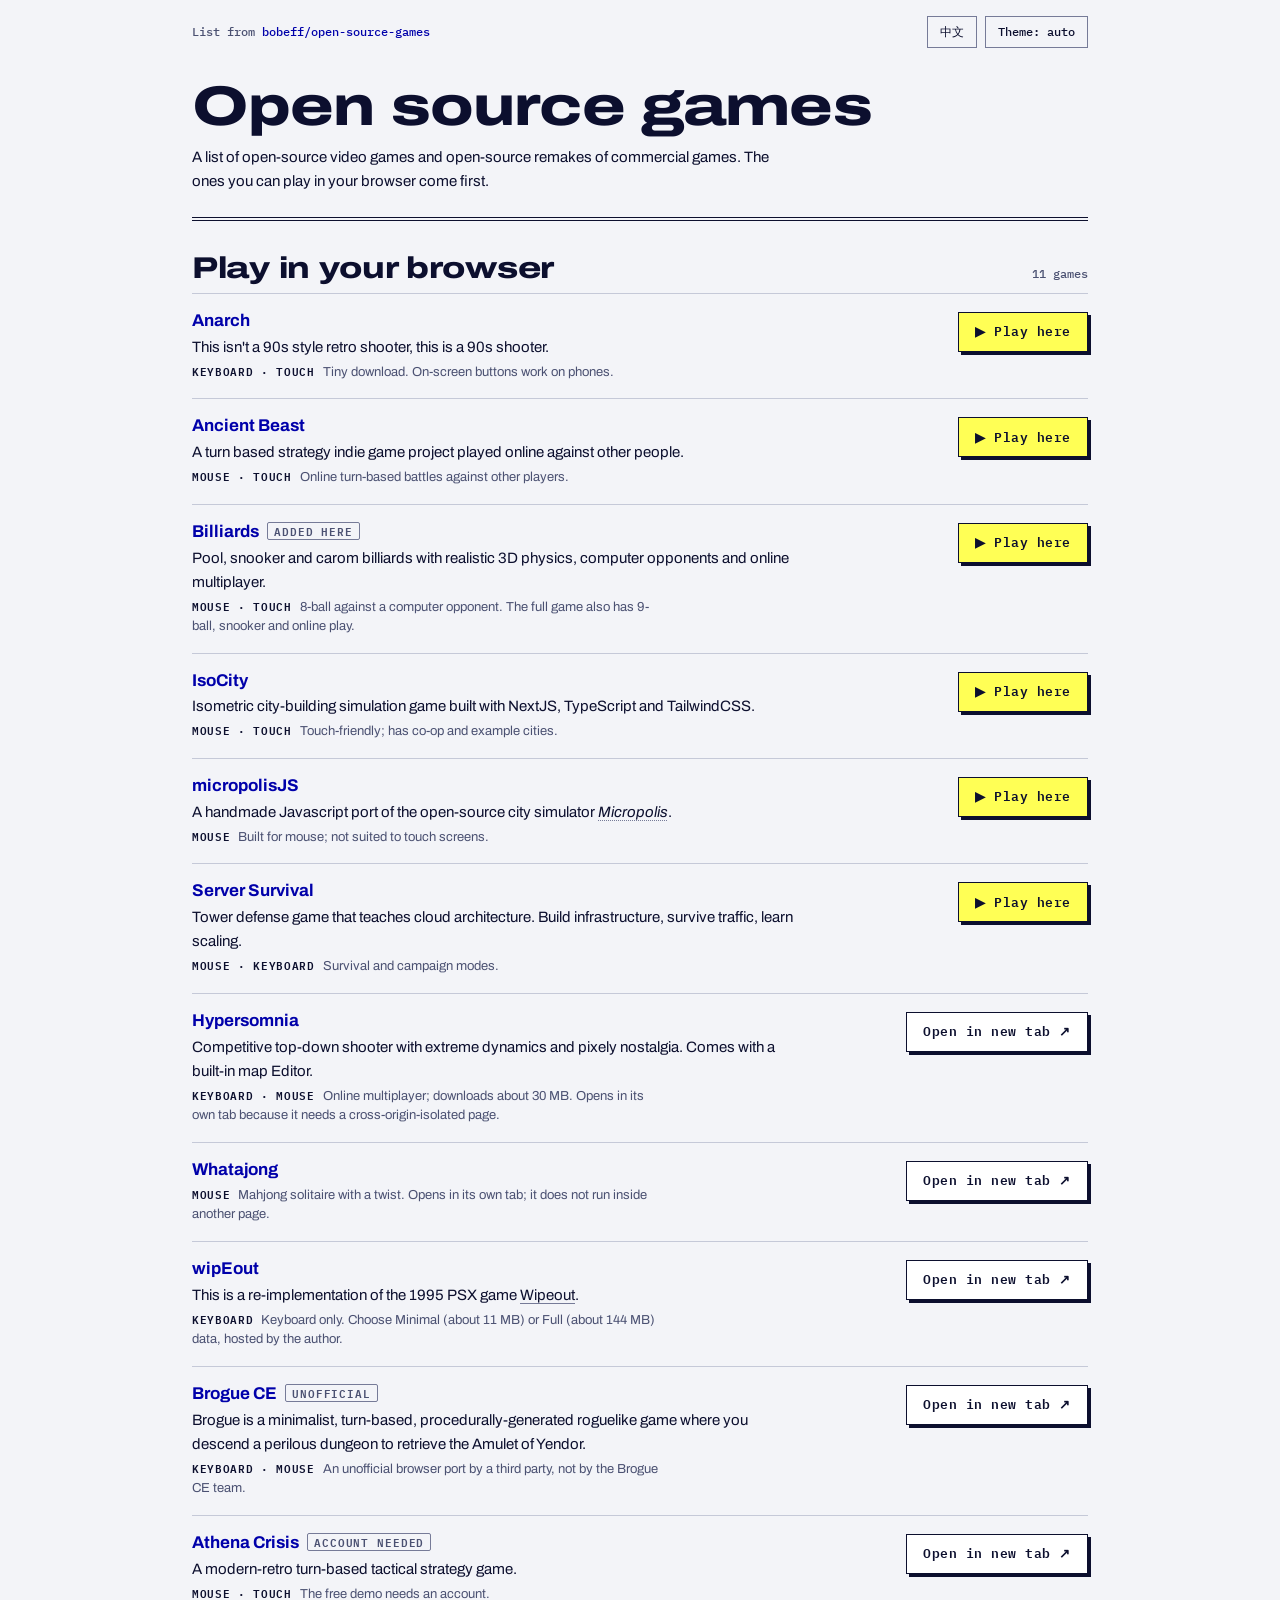
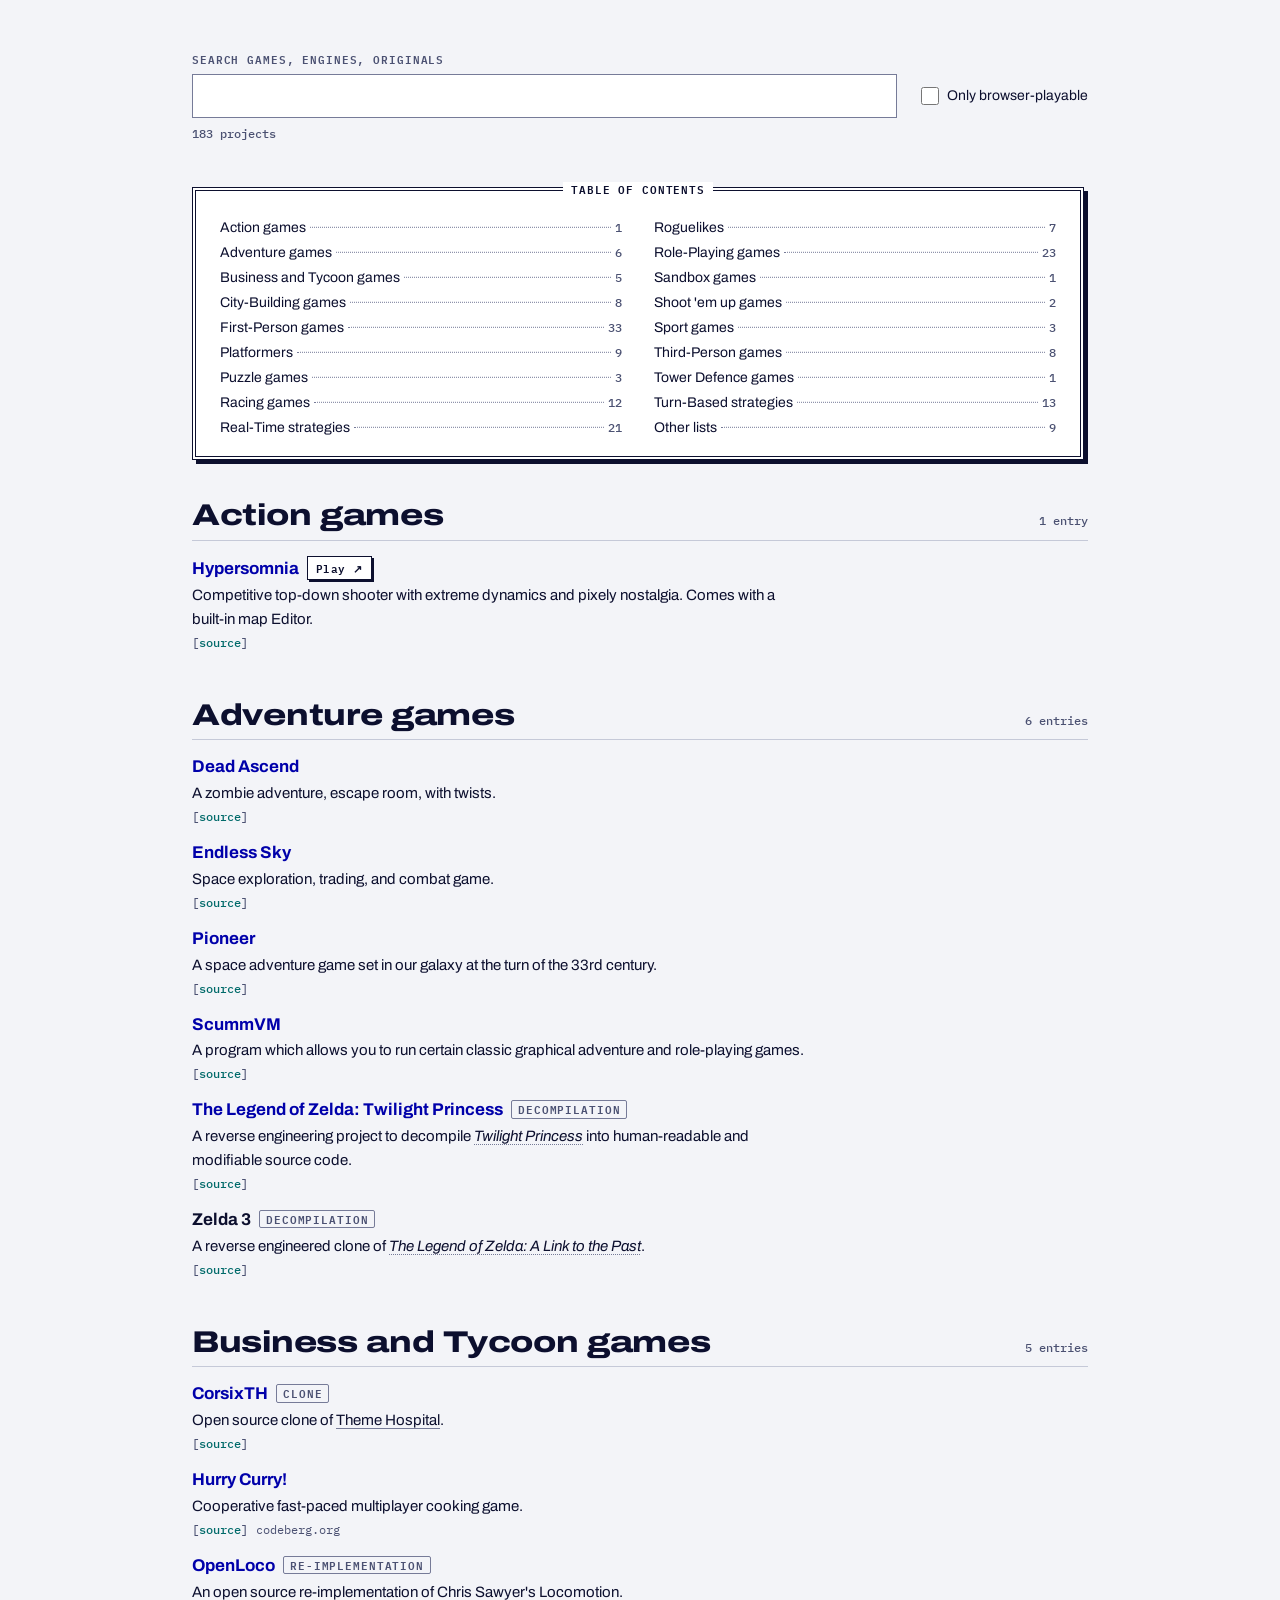
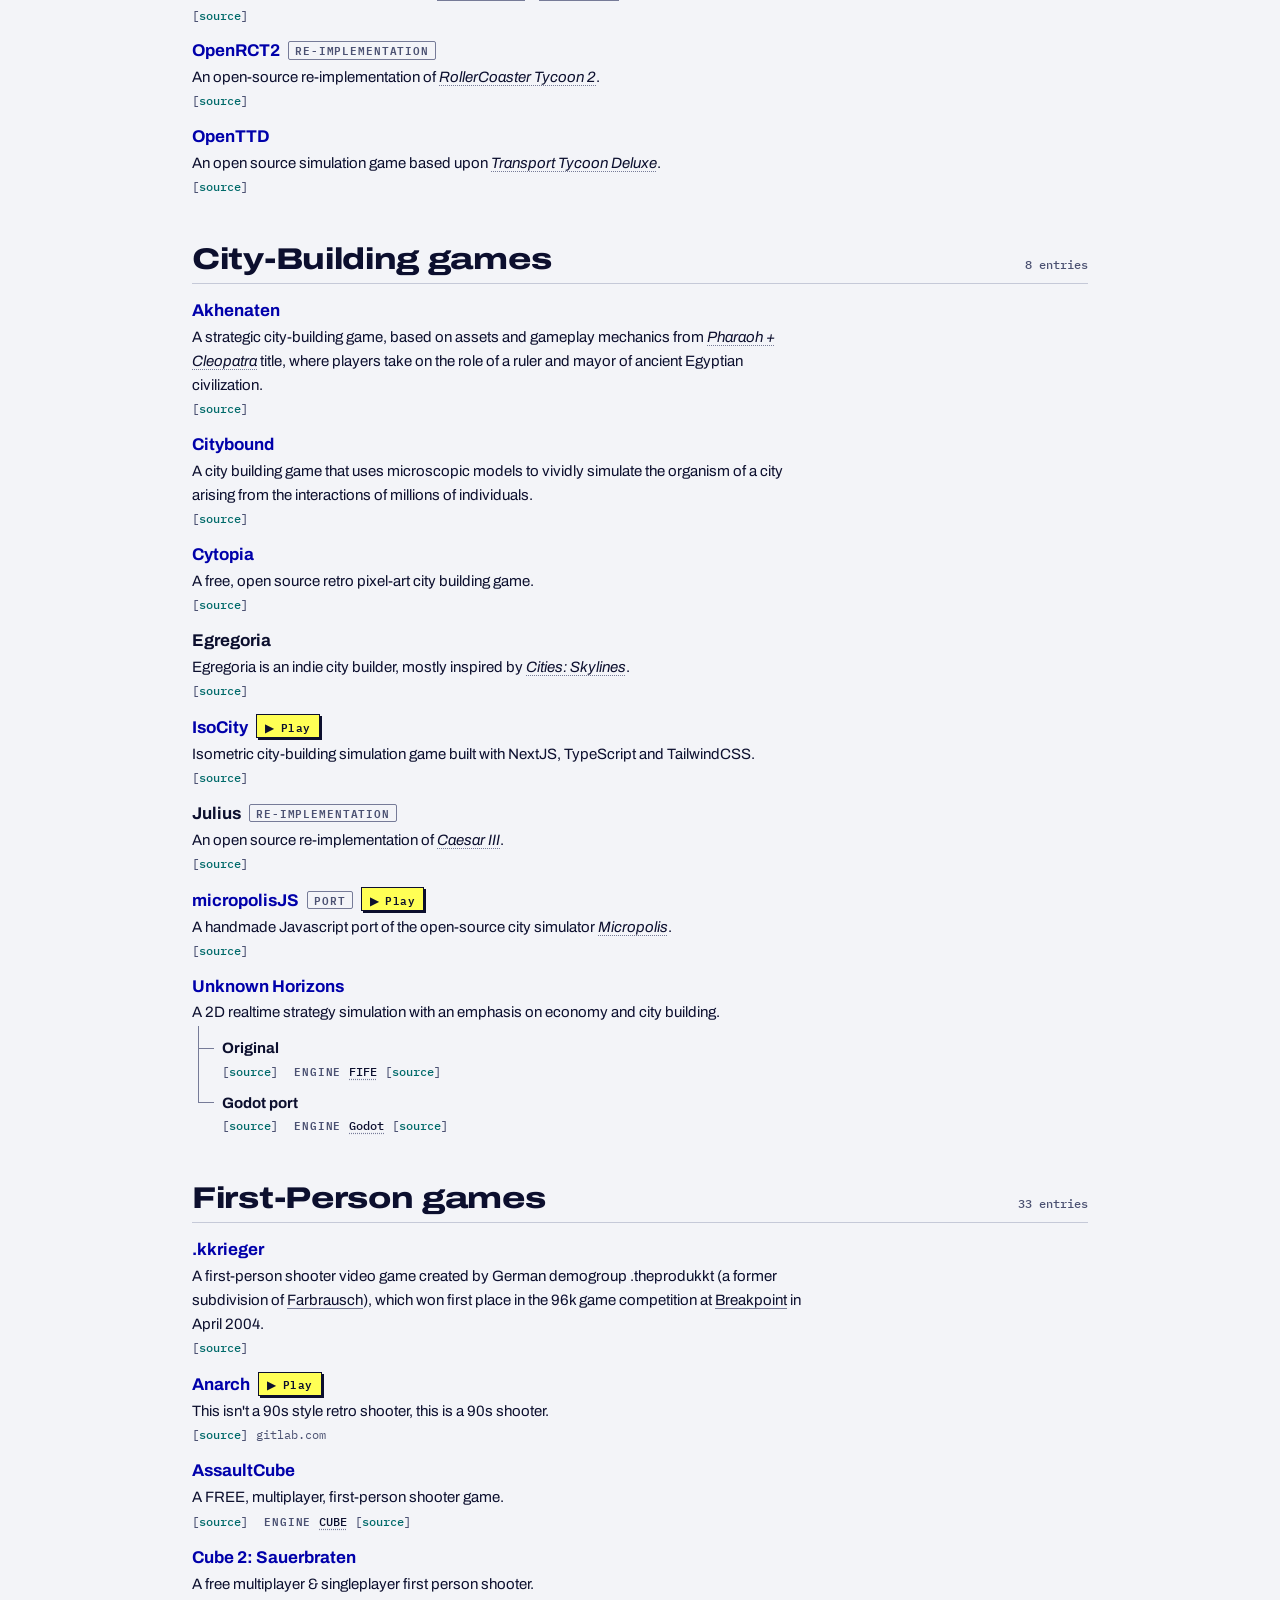
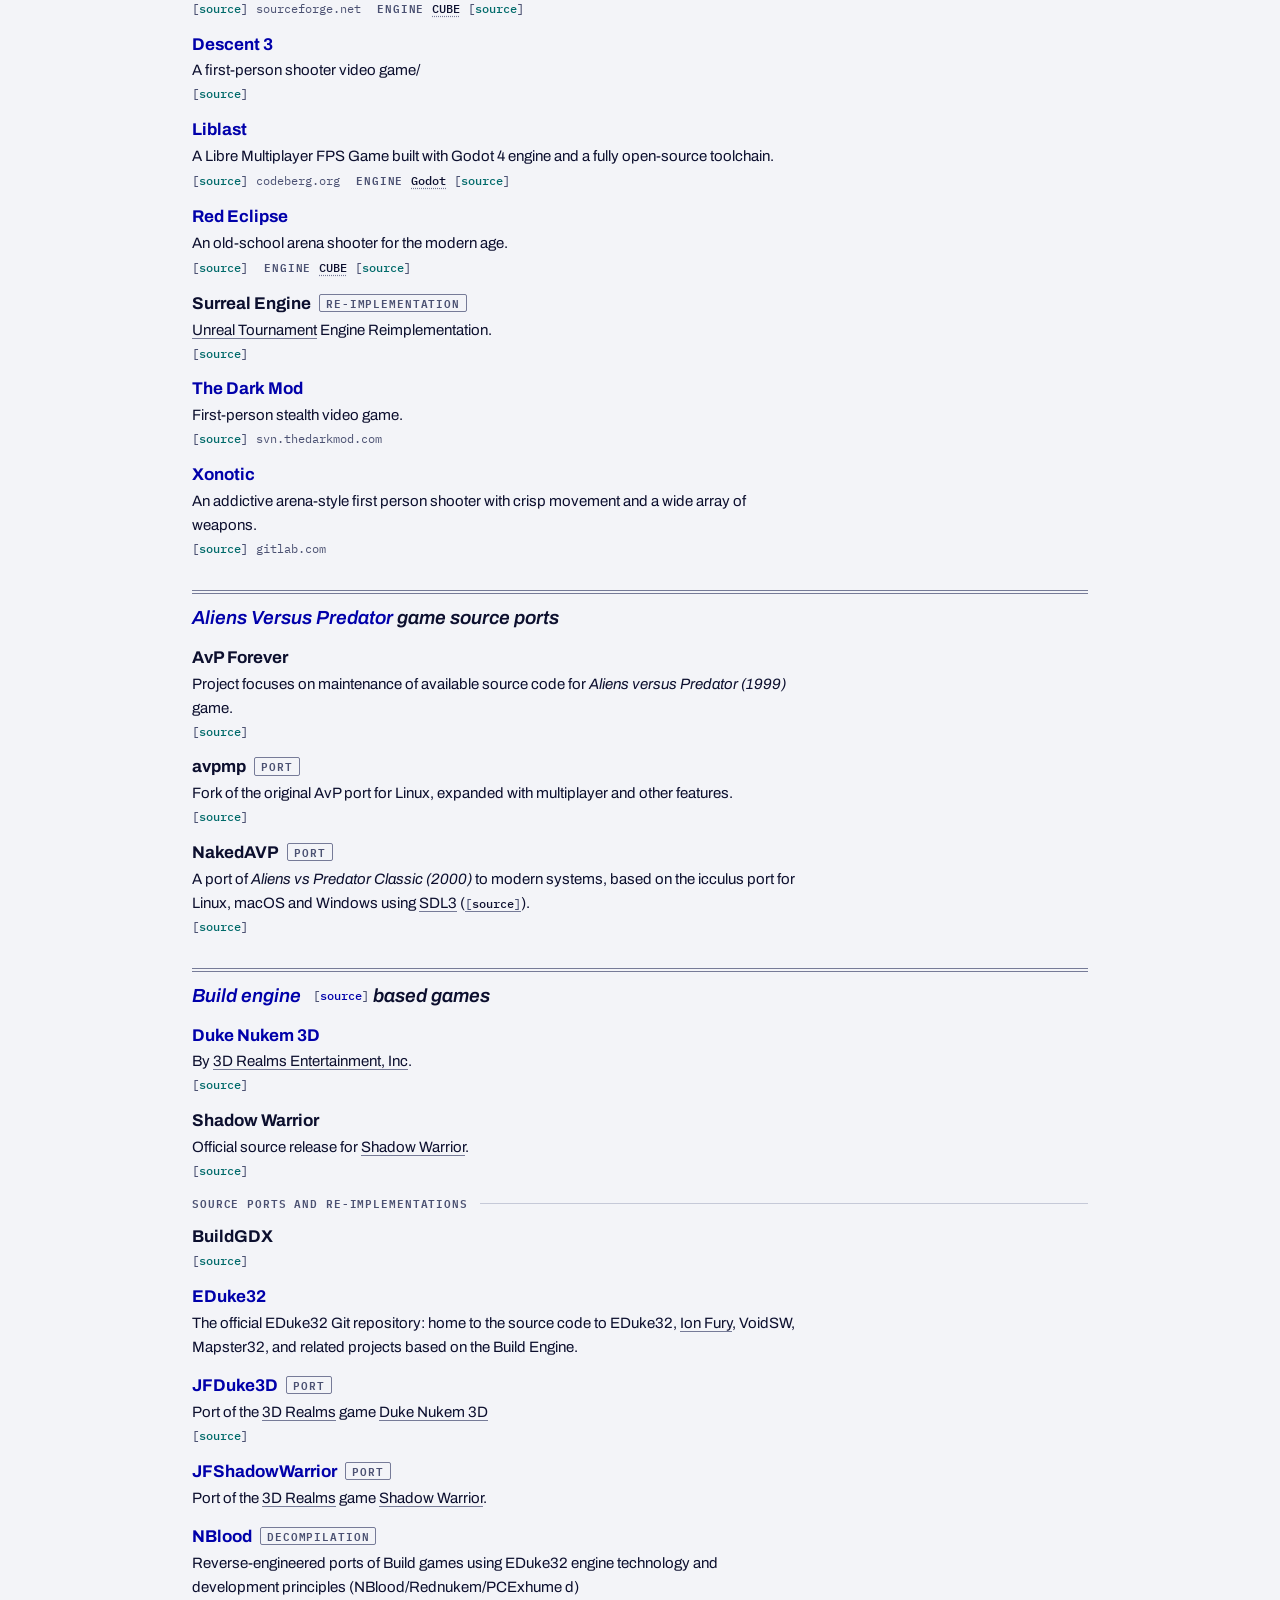
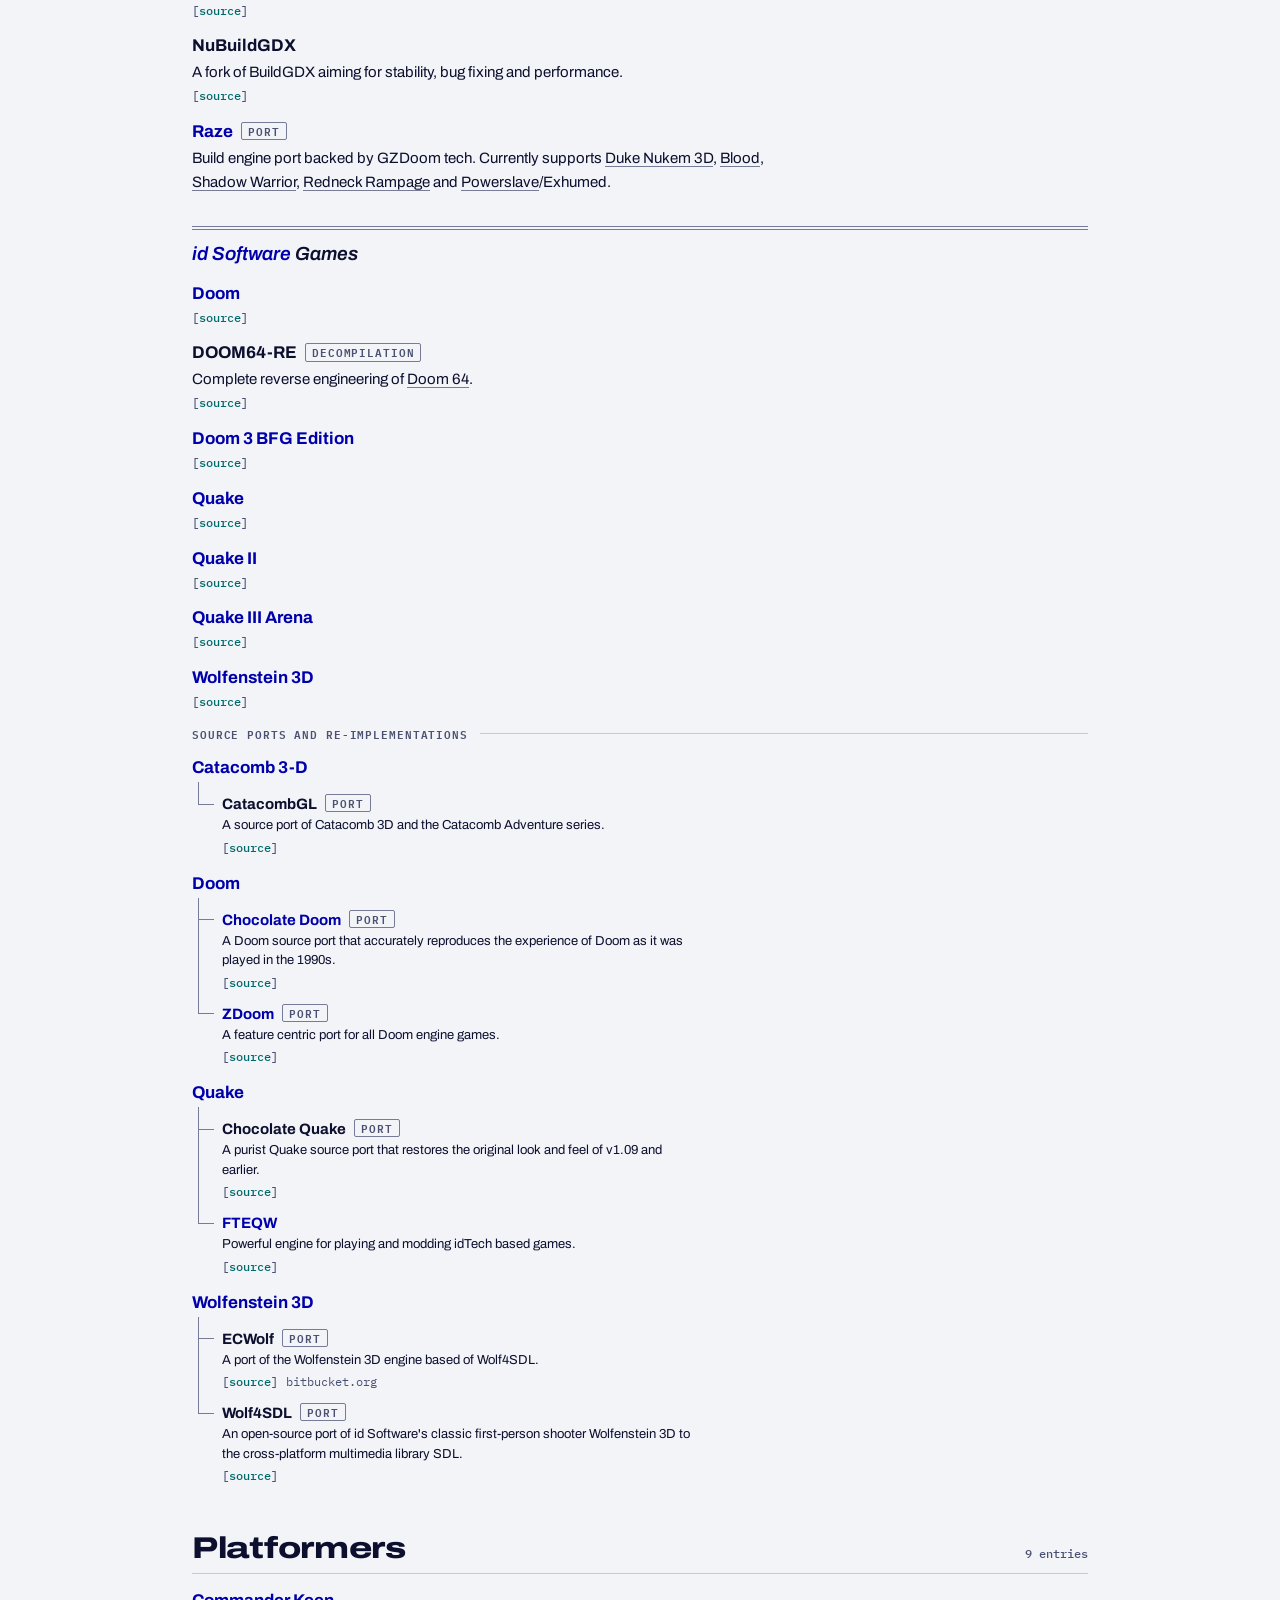
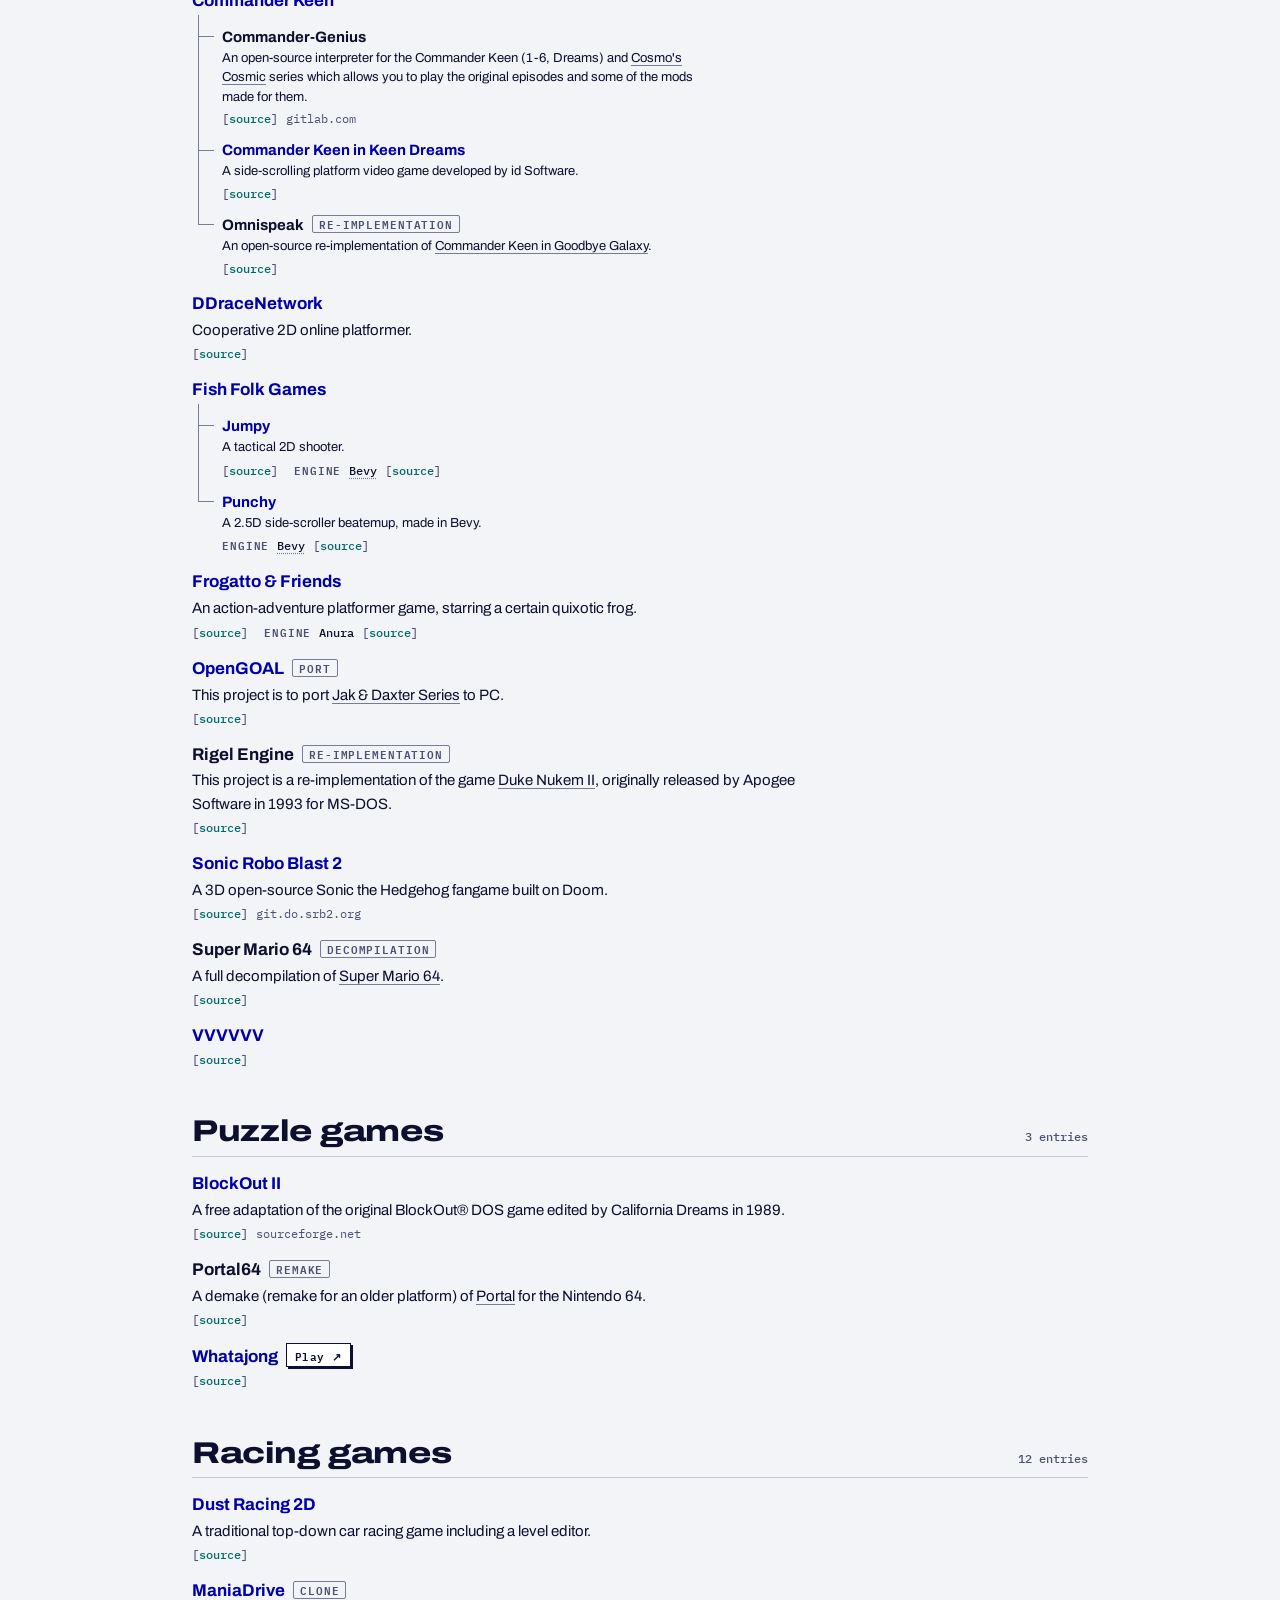
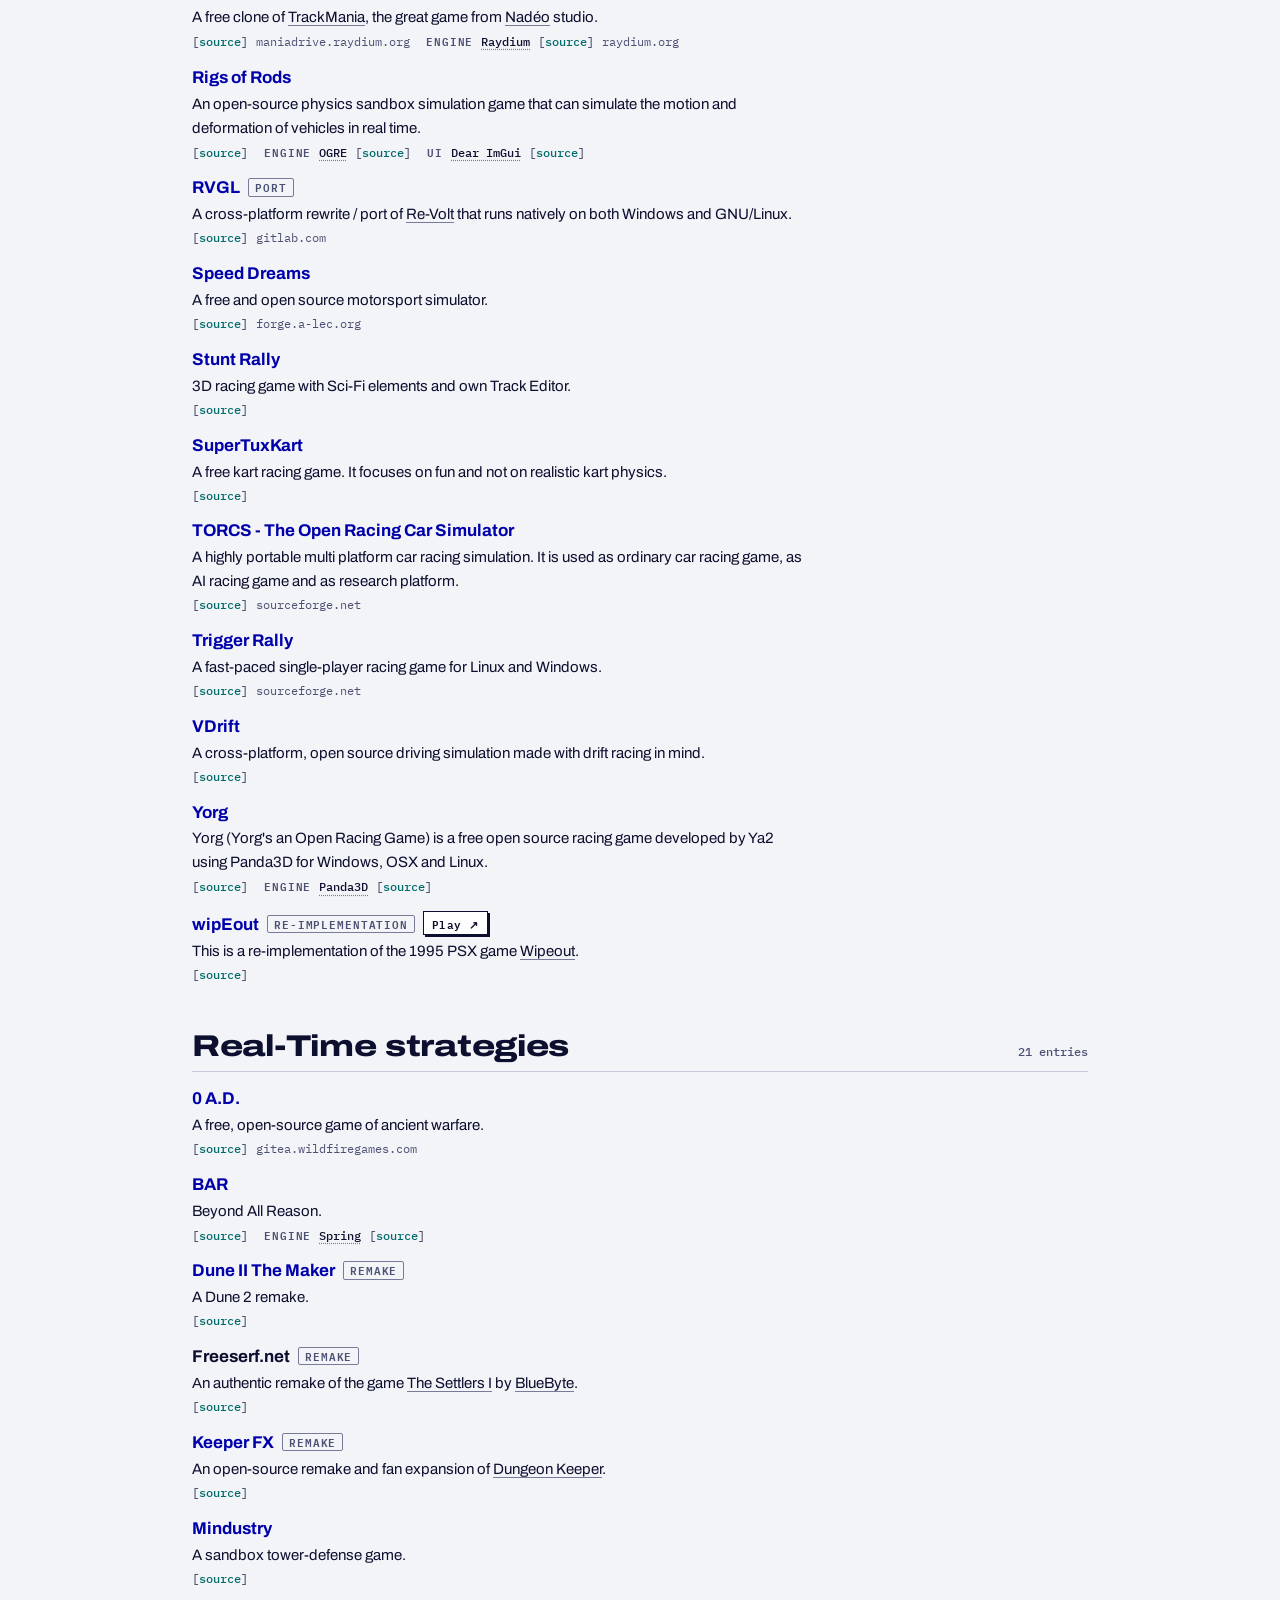
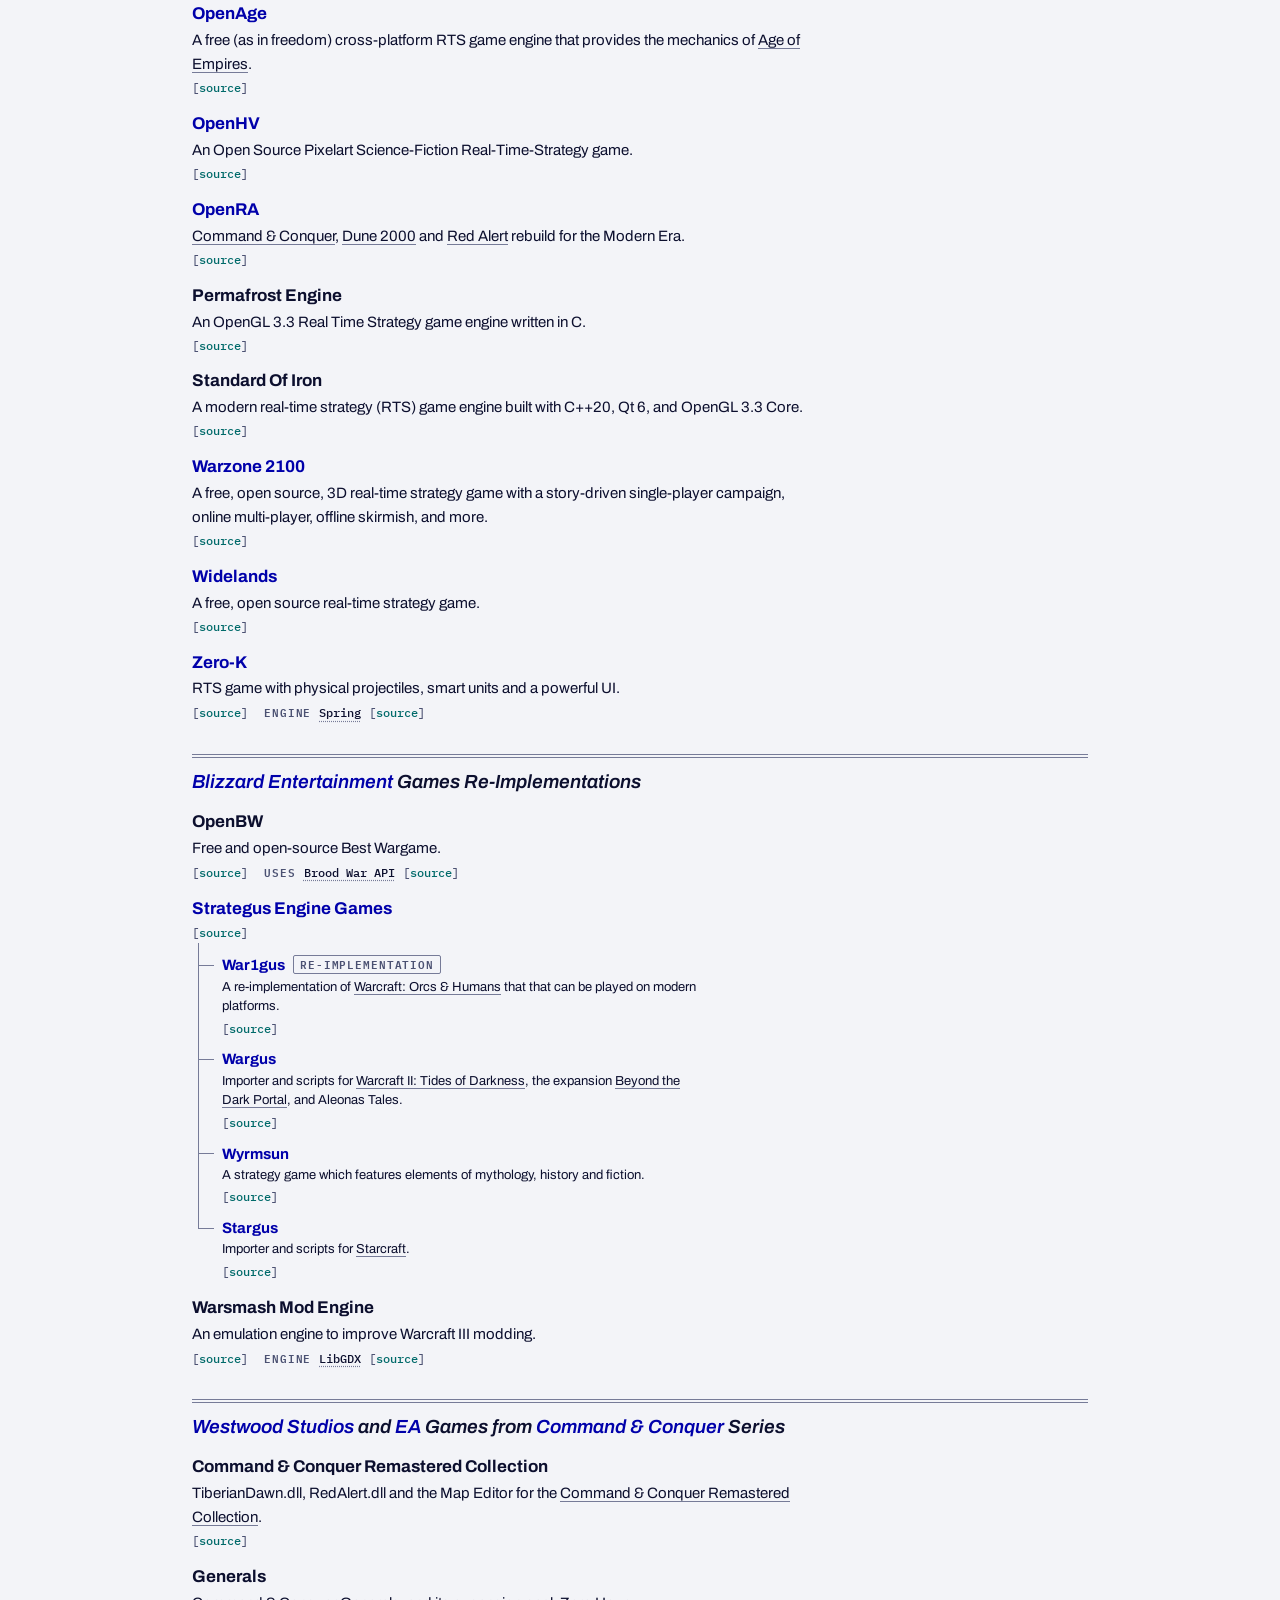
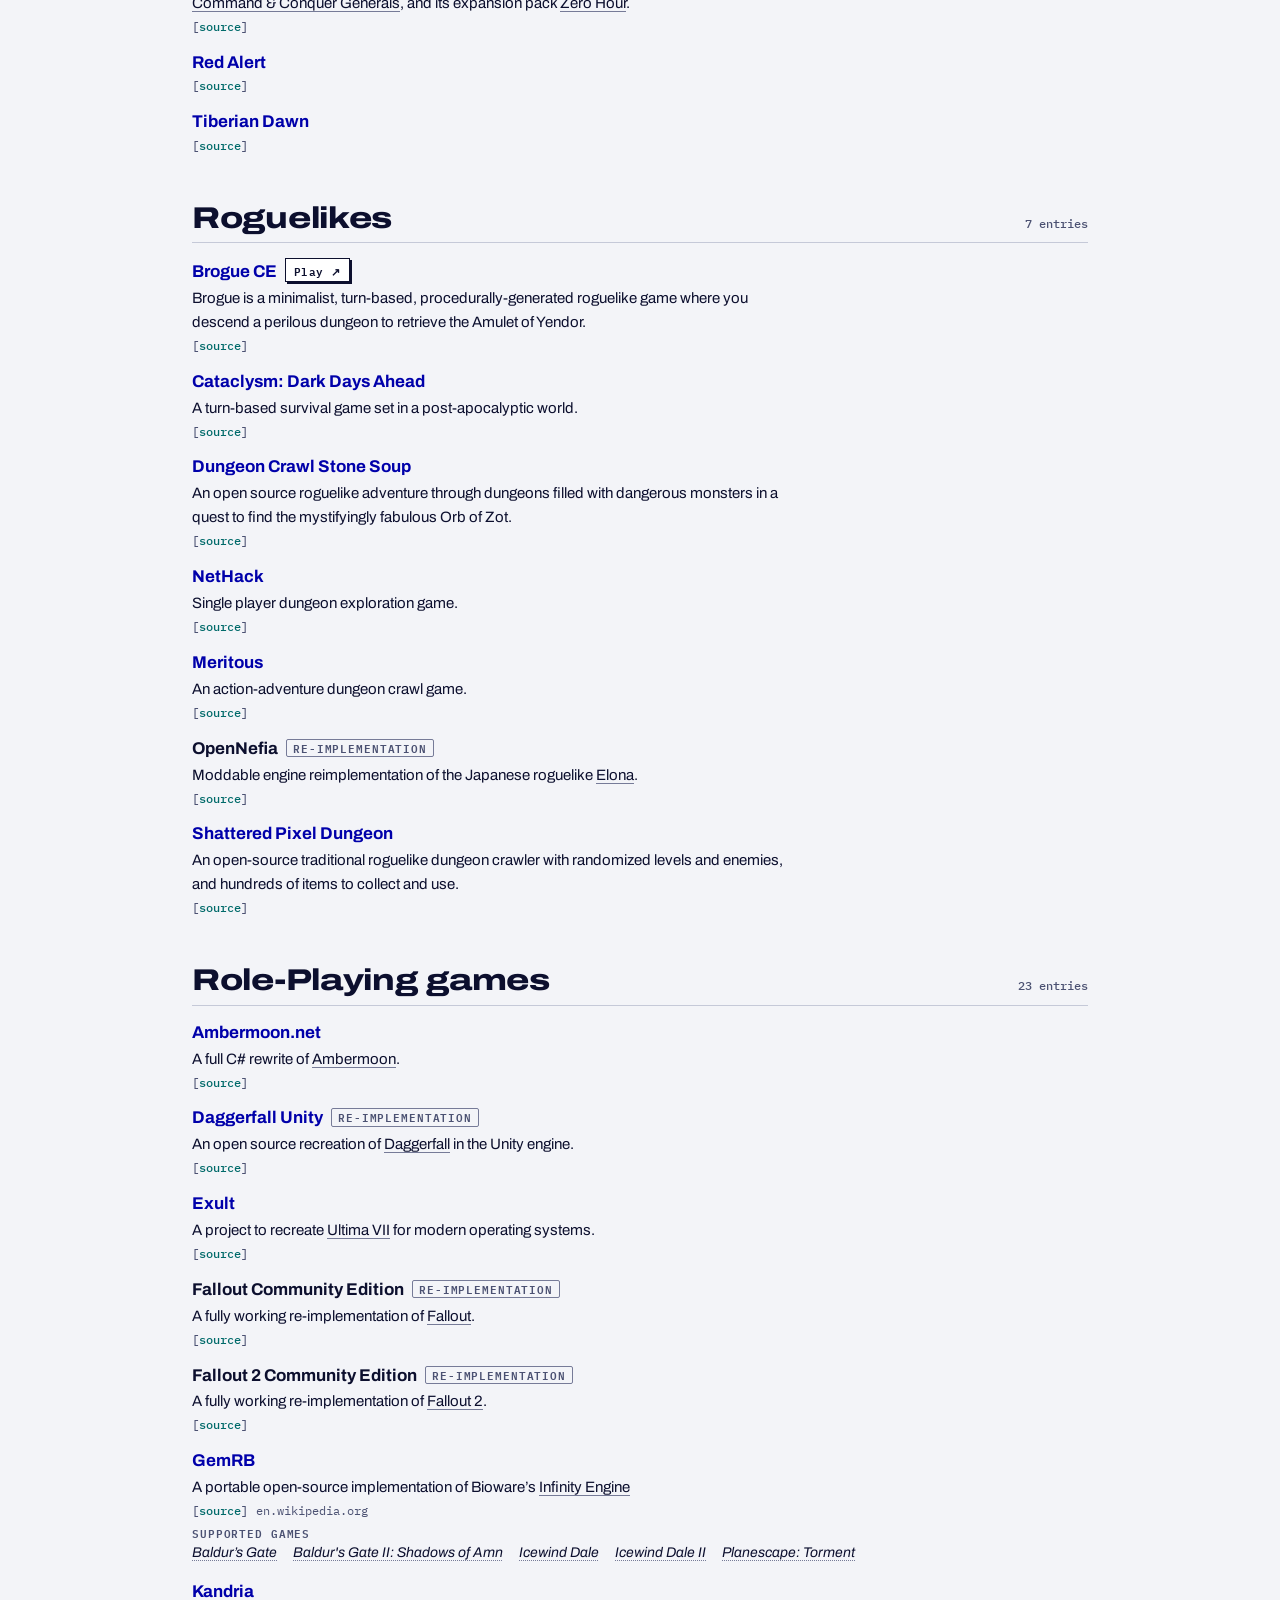
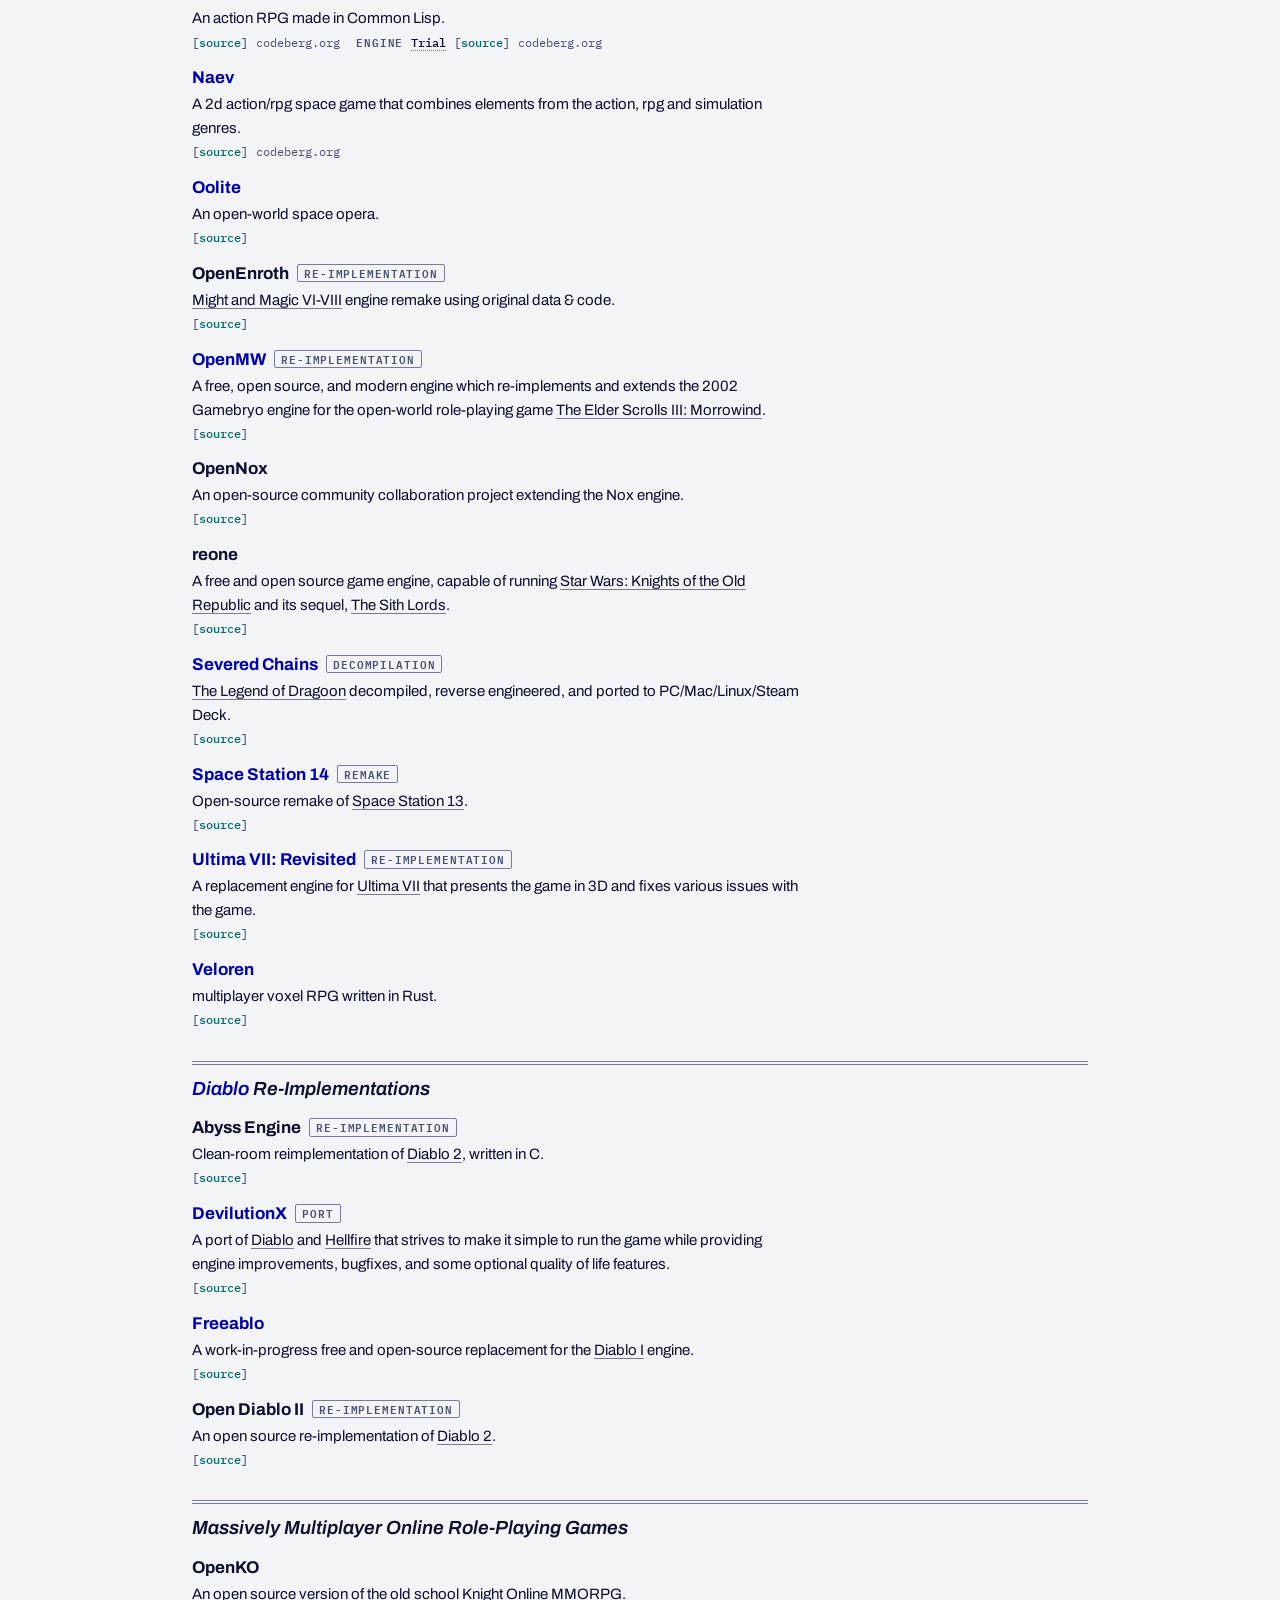
==== commit f7b71822: "Add Billiards: 8-ball against a computer opponent tailuge/billiards (GPL-3.0) isn't in the upstream " ====
--- a/public/index.html
+++ b/public/index.html
@@ -32,7 +32,7 @@
 <p class="osg-header-intro"><span class="l-zh" lang="zh-CN">精选开源游戏，以及商业经典游戏的开源重制。能在浏览器里直接玩的排在最前面。</span><span class="l-en" lang="en">A list of open-source video games and open-source remakes of commercial games. The ones you can play in your browser come first.</span></p>
 </header>
 <noscript><p class="noscript"><span class="l-zh" lang="zh-CN">搜索、切换语言和主题、在本页内嵌游玩需要 JavaScript；所有链接仍可直接打开。</span><span class="l-en" lang="en">Search, language and theme switches and in-page play need JavaScript; every link still works.</span></p></noscript>
-<section class="osg-genre play" id="play" aria-labelledby="play-h"><header class="osg-genre-head"><h2 class="osg-genre-title" id="play-h"><a href="#play"><span class="l-zh" lang="zh-CN">浏览器即玩</span><span class="l-en" lang="en">Play in your browser</span></a></h2><span class="osg-genre-count"><span class="l-zh" lang="zh-CN">10 款</span><span class="l-en" lang="en">10 games</span></span></header><ul class="play-list"><li class="play-row" data-id="anarch"><div class="play-info"><div class="osg-entry-head"><a class="osg-entry-title" href="https://drummyfish.gitlab.io/anarch">Anarch</a></div><p class="osg-entry-desc"><span class="l-zh" lang="zh-CN">这不是90年代风格的复古射击游戏，这就是一款90年代的射击游戏。</span><span class="l-en" lang="en">This isn&#x27;t a 90s style retro shooter, this is a 90s shooter.</span></p><p class="play-note"><span class="play-controls"><span class="l-zh" lang="zh-CN">键盘 · 触屏</span><span class="l-en" lang="en">Keyboard · Touch</span></span><span class="l-zh" lang="zh-CN">体积很小，手机上可用屏幕按键操作。</span><span class="l-en" lang="en">Tiny download. On-screen buttons work on phones.</span></p></div><div class="play-actions"><a class="osg-play" href="https://drummyfish.gitlab.io/anarch/bin/web/anarch.html" target="_blank" rel="noopener" data-play-id="anarch"><span class="l-zh" lang="zh-CN">▶ 开始玩</span><span class="l-en" lang="en">▶ Play here</span></a></div></li><li class="play-row" data-id="ancient-beast"><div class="play-info"><div class="osg-entry-head"><a class="osg-entry-title" href="https://ancientbeast.com">Ancient Beast</a></div><p class="osg-entry-desc"><span class="l-zh" lang="zh-CN">一款回合制策略独立游戏项目，可在线与其他玩家对战。</span><span class="l-en" lang="en">A turn based strategy indie game project played online against other people.</span></p><p class="play-note"><span class="play-controls"><span class="l-zh" lang="zh-CN">鼠标 · 触屏</span><span class="l-en" lang="en">Mouse · Touch</span></span><span class="l-zh" lang="zh-CN">在线回合制对战，对手是其他玩家。</span><span class="l-en" lang="en">Online turn-based battles against other players.</span></p></div><div class="play-actions"><a class="osg-play" href="https://ancientbeast.com/play/" target="_blank" rel="noopener" data-play-id="ancient-beast"><span class="l-zh" lang="zh-CN">▶ 开始玩</span><span class="l-en" lang="en">▶ Play here</span></a></div></li><li class="play-row" data-id="isocity"><div class="play-info"><div class="osg-entry-head"><a class="osg-entry-title" href="https://iso-city.com">IsoCity</a></div><p class="osg-entry-desc"><span class="l-zh" lang="zh-CN">使用 NextJS、TypeScript 和 TailwindCSS 构建的等距视角城市建造模拟游戏。</span><span class="l-en" lang="en">Isometric city-building simulation game built with NextJS, TypeScript and TailwindCSS.</span></p><p class="play-note"><span class="play-controls"><span class="l-zh" lang="zh-CN">鼠标 · 触屏</span><span class="l-en" lang="en">Mouse · Touch</span></span><span class="l-zh" lang="zh-CN">支持触屏，有合作模式和示例城市。</span><span class="l-en" lang="en">Touch-friendly; has co-op and example cities.</span></p></div><div class="play-actions"><a class="osg-play" href="https://iso-city.com" target="_blank" rel="noopener" data-play-id="isocity"><span class="l-zh" lang="zh-CN">▶ 开始玩</span><span class="l-en" lang="en">▶ Play here</span></a></div></li><li class="play-row" data-id="micropolisjs"><div class="play-info"><div class="osg-entry-head"><a class="osg-entry-title" href="http://www.graememcc.co.uk/micropolisJS">micropolisJS</a></div><p class="osg-entry-desc"><span class="l-zh" lang="zh-CN">开源城市模拟器 <cite class="osg-orig"><a href="https://mvolution.itch.io/micropolis">Micropolis</a></cite> 的手工 Javascript 移植。</span><span class="l-en" lang="en">A handmade Javascript port of the open-source city simulator <cite class="osg-orig"><a href="https://mvolution.itch.io/micropolis">Micropolis</a></cite>.</span></p><p class="play-note"><span class="play-controls"><span class="l-zh" lang="zh-CN">鼠标</span><span class="l-en" lang="en">Mouse</span></span><span class="l-zh" lang="zh-CN">为鼠标设计，不适合触屏。</span><span class="l-en" lang="en">Built for mouse; not suited to touch screens.</span></p></div><div class="play-actions"><a class="osg-play" href="https://www.graememcc.co.uk/micropolisJS/" target="_blank" rel="noopener" data-play-id="micropolisjs"><span class="l-zh" lang="zh-CN">▶ 开始玩</span><span class="l-en" lang="en">▶ Play here</span></a></div></li><li class="play-row" data-id="server-survival"><div class="play-info"><div class="osg-entry-head"><a class="osg-entry-title" href="https://pshenok.github.io/server-survival">Server Survival</a></div><p class="osg-entry-desc"><span class="l-zh" lang="zh-CN">教授云架构的塔防游戏。搭建基础设施，扛住流量，学习扩容。</span><span class="l-en" lang="en">Tower defense game that teaches cloud architecture. Build infrastructure, survive traffic, learn scaling.</span></p><p class="play-note"><span class="play-controls"><span class="l-zh" lang="zh-CN">鼠标 · 键盘</span><span class="l-en" lang="en">Mouse · Keyboard</span></span><span class="l-zh" lang="zh-CN">有生存模式和战役模式。</span><span class="l-en" lang="en">Survival and campaign modes.</span></p></div><div class="play-actions"><a class="osg-play" href="https://pshenok.github.io/server-survival/" target="_blank" rel="noopener" data-play-id="server-survival"><span class="l-zh" lang="zh-CN">▶ 开始玩</span><span class="l-en" lang="en">▶ Play here</span></a></div></li><li class="play-row" data-id="hypersomnia"><div class="play-info"><div class="osg-entry-head"><a class="osg-entry-title" href="https://hypersomnia.io">Hypersomnia</a></div><p class="osg-entry-desc"><span class="l-zh" lang="zh-CN">节奏极快、带有像素怀旧风的竞技俯视角射击游戏，内置地图编辑器。</span><span class="l-en" lang="en">Competitive top-down shooter with extreme dynamics and pixely nostalgia. Comes with a built-in map Editor.</span></p><p class="play-note"><span class="play-controls"><span class="l-zh" lang="zh-CN">键盘 · 鼠标</span><span class="l-en" lang="en">Keyboard · Mouse</span></span><span class="l-zh" lang="zh-CN">在线多人；首次约下载 30 MB。需要独立页面运行，所以在新标签打开。</span><span class="l-en" lang="en">Online multiplayer; downloads about 30 MB. Opens in its own tab because it needs a cross-origin-isolated page.</span></p></div><div class="play-actions"><a class="osg-play osg-play--tab" href="https://play.hypersomnia.io/" target="_blank" rel="noopener"><span class="l-zh" lang="zh-CN">新标签打开 ↗</span><span class="l-en" lang="en">Open in new tab ↗</span></a></div></li><li class="play-row" data-id="whatajong"><div class="play-info"><div class="osg-entry-head"><a class="osg-entry-title" href="https://whatajong.com">Whatajong</a></div><p class="play-note"><span class="play-controls"><span class="l-zh" lang="zh-CN">鼠标</span><span class="l-en" lang="en">Mouse</span></span><span class="l-zh" lang="zh-CN">带新玩法的麻将接龙。它无法在别的网页里运行，所以在新标签打开。</span><span class="l-en" lang="en">Mahjong solitaire with a twist. Opens in its own tab; it does not run inside another page.</span></p></div><div class="play-actions"><a class="osg-play osg-play--tab" href="https://whatajong.com" target="_blank" rel="noopener"><span class="l-zh" lang="zh-CN">新标签打开 ↗</span><span class="l-en" lang="en">Open in new tab ↗</span></a></div></li><li class="play-row" data-id="wipeout"><div class="play-info"><div class="osg-entry-head"><a class="osg-entry-title" href="https://phoboslab.org/log/2023/08/rewriting-wipeout">wipEout</a></div><p class="osg-entry-desc"><span class="l-zh" lang="zh-CN">这是对1995年 PSX 游戏 <a href="https://en.wikipedia.org/wiki/Wipeout_(video_game)">Wipeout</a> 的重新实现。</span><span class="l-en" lang="en">This is a re-implementation of the 1995 PSX game <a href="https://en.wikipedia.org/wiki/Wipeout_(video_game)">Wipeout</a>.</span></p><p class="play-note"><span class="play-controls"><span class="l-zh" lang="zh-CN">键盘</span><span class="l-en" lang="en">Keyboard</span></span><span class="l-zh" lang="zh-CN">只能用键盘。可选精简版数据（约 11 MB）或完整版（约 144 MB），由作者托管。</span><span class="l-en" lang="en">Keyboard only. Choose Minimal (about 11 MB) or Full (about 144 MB) data, hosted by the author.</span></p></div><div class="play-actions"><a class="osg-play osg-play--tab" href="https://phoboslab.org/wipegame/" target="_blank" rel="noopener"><span class="l-zh" lang="zh-CN">新标签打开 ↗</span><span class="l-en" lang="en">Open in new tab ↗</span></a></div></li><li class="play-row" data-id="brogue-ce"><div class="play-info"><div class="osg-entry-head"><a class="osg-entry-title" href="https://sites.google.com/site/broguegame/">Brogue CE</a><span class="osg-lineage"><span class="l-zh" lang="zh-CN">非官方</span><span class="l-en" lang="en">Unofficial</span></span></div><p class="osg-entry-desc"><span class="l-zh" lang="zh-CN">Brogue 是一款极简、回合制、程序生成的 Roguelike 游戏，玩家深入险恶地牢，寻回 Amulet of Yendor。</span><span class="l-en" lang="en">Brogue is a minimalist, turn-based, procedurally-generated roguelike game where you descend a perilous dungeon to retrieve the Amulet of Yendor.</span></p><p class="play-note"><span class="play-controls"><span class="l-zh" lang="zh-CN">键盘 · 鼠标</span><span class="l-en" lang="en">Keyboard · Mouse</span></span><span class="l-zh" lang="zh-CN">第三方做的非官方网页移植，不是 Brogue CE 团队发布的。</span><span class="l-en" lang="en">An unofficial browser port by a third party, not by the Brogue CE team.</span></p></div><div class="play-actions"><a class="osg-play osg-play--tab" href="https://brturn.github.io/BrogueCE/" target="_blank" rel="noopener"><span class="l-zh" lang="zh-CN">新标签打开 ↗</span><span class="l-en" lang="en">Open in new tab ↗</span></a></div></li><li class="play-row" data-id="athena-crisis"><div class="play-info"><div class="osg-entry-head"><a class="osg-entry-title" href="https://athenacrisis.com">Athena Crisis</a><span class="osg-lineage"><span class="l-zh" lang="zh-CN">需注册</span><span class="l-en" lang="en">Account needed</span></span></div><p class="osg-entry-desc"><span class="l-zh" lang="zh-CN">一款现代复古风格的回合制战术策略游戏。</span><span class="l-en" lang="en">A modern-retro turn-based tactical strategy game.</span></p><p class="play-note"><span class="play-controls"><span class="l-zh" lang="zh-CN">鼠标 · 触屏</span><span class="l-en" lang="en">Mouse · Touch</span></span><span class="l-zh" lang="zh-CN">免费试玩需要注册账号。</span><span class="l-en" lang="en">The free demo needs an account.</span></p></div><div class="play-actions"><a class="osg-play osg-play--tab" href="https://app.athenacrisis.com/register" target="_blank" rel="noopener"><span class="l-zh" lang="zh-CN">新标签打开 ↗</span><span class="l-en" lang="en">Open in new tab ↗</span></a></div></li></ul></section>
+<section class="osg-genre play" id="play" aria-labelledby="play-h"><header class="osg-genre-head"><h2 class="osg-genre-title" id="play-h"><a href="#play"><span class="l-zh" lang="zh-CN">浏览器即玩</span><span class="l-en" lang="en">Play in your browser</span></a></h2><span class="osg-genre-count"><span class="l-zh" lang="zh-CN">11 款</span><span class="l-en" lang="en">11 games</span></span></header><ul class="play-list"><li class="play-row" data-id="anarch"><div class="play-info"><div class="osg-entry-head"><a class="osg-entry-title" href="https://drummyfish.gitlab.io/anarch">Anarch</a></div><p class="osg-entry-desc"><span class="l-zh" lang="zh-CN">这不是90年代风格的复古射击游戏，这就是一款90年代的射击游戏。</span><span class="l-en" lang="en">This isn&#x27;t a 90s style retro shooter, this is a 90s shooter.</span></p><p class="play-note"><span class="play-controls"><span class="l-zh" lang="zh-CN">键盘 · 触屏</span><span class="l-en" lang="en">Keyboard · Touch</span></span><span class="l-zh" lang="zh-CN">体积很小，手机上可用屏幕按键操作。</span><span class="l-en" lang="en">Tiny download. On-screen buttons work on phones.</span></p></div><div class="play-actions"><a class="osg-play" href="https://drummyfish.gitlab.io/anarch/bin/web/anarch.html" target="_blank" rel="noopener" data-play-id="anarch"><span class="l-zh" lang="zh-CN">▶ 开始玩</span><span class="l-en" lang="en">▶ Play here</span></a></div></li><li class="play-row" data-id="ancient-beast"><div class="play-info"><div class="osg-entry-head"><a class="osg-entry-title" href="https://ancientbeast.com">Ancient Beast</a></div><p class="osg-entry-desc"><span class="l-zh" lang="zh-CN">一款回合制策略独立游戏项目，可在线与其他玩家对战。</span><span class="l-en" lang="en">A turn based strategy indie game project played online against other people.</span></p><p class="play-note"><span class="play-controls"><span class="l-zh" lang="zh-CN">鼠标 · 触屏</span><span class="l-en" lang="en">Mouse · Touch</span></span><span class="l-zh" lang="zh-CN">在线回合制对战，对手是其他玩家。</span><span class="l-en" lang="en">Online turn-based battles against other players.</span></p></div><div class="play-actions"><a class="osg-play" href="https://ancientbeast.com/play/" target="_blank" rel="noopener" data-play-id="ancient-beast"><span class="l-zh" lang="zh-CN">▶ 开始玩</span><span class="l-en" lang="en">▶ Play here</span></a></div></li><li class="play-row" data-id="billiards"><div class="play-info"><div class="osg-entry-head"><a class="osg-entry-title" href="https://billiards.tailuge.workers.dev">Billiards</a><span class="osg-lineage"><span class="l-zh" lang="zh-CN">本站补充</span><span class="l-en" lang="en">Added here</span></span></div><p class="osg-entry-desc"><span class="l-zh" lang="zh-CN">物理效果逼真的 3D 台球：8 球、9 球、斯诺克和开伦，可以跟电脑或网友对打。</span><span class="l-en" lang="en">Pool, snooker and carom billiards with realistic 3D physics, computer opponents and online multiplayer.</span></p><p class="play-note"><span class="play-controls"><span class="l-zh" lang="zh-CN">鼠标 · 触屏</span><span class="l-en" lang="en">Mouse · Touch</span></span><span class="l-zh" lang="zh-CN">8 球，对手是电脑。完整游戏还有 9 球、斯诺克和在线对战。</span><span class="l-en" lang="en">8-ball against a computer opponent. The full game also has 9-ball, snooker and online play.</span></p></div><div class="play-actions"><a class="osg-play" href="https://billiards.tailuge.workers.dev/?ruletype=eightball&amp;bot=ClawBreak" target="_blank" rel="noopener" data-play-id="billiards"><span class="l-zh" lang="zh-CN">▶ 开始玩</span><span class="l-en" lang="en">▶ Play here</span></a></div></li><li class="play-row" data-id="isocity"><div class="play-info"><div class="osg-entry-head"><a class="osg-entry-title" href="https://iso-city.com">IsoCity</a></div><p class="osg-entry-desc"><span class="l-zh" lang="zh-CN">使用 NextJS、TypeScript 和 TailwindCSS 构建的等距视角城市建造模拟游戏。</span><span class="l-en" lang="en">Isometric city-building simulation game built with NextJS, TypeScript and TailwindCSS.</span></p><p class="play-note"><span class="play-controls"><span class="l-zh" lang="zh-CN">鼠标 · 触屏</span><span class="l-en" lang="en">Mouse · Touch</span></span><span class="l-zh" lang="zh-CN">支持触屏，有合作模式和示例城市。</span><span class="l-en" lang="en">Touch-friendly; has co-op and example cities.</span></p></div><div class="play-actions"><a class="osg-play" href="https://iso-city.com" target="_blank" rel="noopener" data-play-id="isocity"><span class="l-zh" lang="zh-CN">▶ 开始玩</span><span class="l-en" lang="en">▶ Play here</span></a></div></li><li class="play-row" data-id="micropolisjs"><div class="play-info"><div class="osg-entry-head"><a class="osg-entry-title" href="http://www.graememcc.co.uk/micropolisJS">micropolisJS</a></div><p class="osg-entry-desc"><span class="l-zh" lang="zh-CN">开源城市模拟器 <cite class="osg-orig"><a href="https://mvolution.itch.io/micropolis">Micropolis</a></cite> 的手工 Javascript 移植。</span><span class="l-en" lang="en">A handmade Javascript port of the open-source city simulator <cite class="osg-orig"><a href="https://mvolution.itch.io/micropolis">Micropolis</a></cite>.</span></p><p class="play-note"><span class="play-controls"><span class="l-zh" lang="zh-CN">鼠标</span><span class="l-en" lang="en">Mouse</span></span><span class="l-zh" lang="zh-CN">为鼠标设计，不适合触屏。</span><span class="l-en" lang="en">Built for mouse; not suited to touch screens.</span></p></div><div class="play-actions"><a class="osg-play" href="https://www.graememcc.co.uk/micropolisJS/" target="_blank" rel="noopener" data-play-id="micropolisjs"><span class="l-zh" lang="zh-CN">▶ 开始玩</span><span class="l-en" lang="en">▶ Play here</span></a></div></li><li class="play-row" data-id="server-survival"><div class="play-info"><div class="osg-entry-head"><a class="osg-entry-title" href="https://pshenok.github.io/server-survival">Server Survival</a></div><p class="osg-entry-desc"><span class="l-zh" lang="zh-CN">教授云架构的塔防游戏。搭建基础设施，扛住流量，学习扩容。</span><span class="l-en" lang="en">Tower defense game that teaches cloud architecture. Build infrastructure, survive traffic, learn scaling.</span></p><p class="play-note"><span class="play-controls"><span class="l-zh" lang="zh-CN">鼠标 · 键盘</span><span class="l-en" lang="en">Mouse · Keyboard</span></span><span class="l-zh" lang="zh-CN">有生存模式和战役模式。</span><span class="l-en" lang="en">Survival and campaign modes.</span></p></div><div class="play-actions"><a class="osg-play" href="https://pshenok.github.io/server-survival/" target="_blank" rel="noopener" data-play-id="server-survival"><span class="l-zh" lang="zh-CN">▶ 开始玩</span><span class="l-en" lang="en">▶ Play here</span></a></div></li><li class="play-row" data-id="hypersomnia"><div class="play-info"><div class="osg-entry-head"><a class="osg-entry-title" href="https://hypersomnia.io">Hypersomnia</a></div><p class="osg-entry-desc"><span class="l-zh" lang="zh-CN">节奏极快、带有像素怀旧风的竞技俯视角射击游戏，内置地图编辑器。</span><span class="l-en" lang="en">Competitive top-down shooter with extreme dynamics and pixely nostalgia. Comes with a built-in map Editor.</span></p><p class="play-note"><span class="play-controls"><span class="l-zh" lang="zh-CN">键盘 · 鼠标</span><span class="l-en" lang="en">Keyboard · Mouse</span></span><span class="l-zh" lang="zh-CN">在线多人；首次约下载 30 MB。需要独立页面运行，所以在新标签打开。</span><span class="l-en" lang="en">Online multiplayer; downloads about 30 MB. Opens in its own tab because it needs a cross-origin-isolated page.</span></p></div><div class="play-actions"><a class="osg-play osg-play--tab" href="https://play.hypersomnia.io/" target="_blank" rel="noopener"><span class="l-zh" lang="zh-CN">新标签打开 ↗</span><span class="l-en" lang="en">Open in new tab ↗</span></a></div></li><li class="play-row" data-id="whatajong"><div class="play-info"><div class="osg-entry-head"><a class="osg-entry-title" href="https://whatajong.com">Whatajong</a></div><p class="play-note"><span class="play-controls"><span class="l-zh" lang="zh-CN">鼠标</span><span class="l-en" lang="en">Mouse</span></span><span class="l-zh" lang="zh-CN">带新玩法的麻将接龙。它无法在别的网页里运行，所以在新标签打开。</span><span class="l-en" lang="en">Mahjong solitaire with a twist. Opens in its own tab; it does not run inside another page.</span></p></div><div class="play-actions"><a class="osg-play osg-play--tab" href="https://whatajong.com" target="_blank" rel="noopener"><span class="l-zh" lang="zh-CN">新标签打开 ↗</span><span class="l-en" lang="en">Open in new tab ↗</span></a></div></li><li class="play-row" data-id="wipeout"><div class="play-info"><div class="osg-entry-head"><a class="osg-entry-title" href="https://phoboslab.org/log/2023/08/rewriting-wipeout">wipEout</a></div><p class="osg-entry-desc"><span class="l-zh" lang="zh-CN">这是对1995年 PSX 游戏 <a href="https://en.wikipedia.org/wiki/Wipeout_(video_game)">Wipeout</a> 的重新实现。</span><span class="l-en" lang="en">This is a re-implementation of the 1995 PSX game <a href="https://en.wikipedia.org/wiki/Wipeout_(video_game)">Wipeout</a>.</span></p><p class="play-note"><span class="play-controls"><span class="l-zh" lang="zh-CN">键盘</span><span class="l-en" lang="en">Keyboard</span></span><span class="l-zh" lang="zh-CN">只能用键盘。可选精简版数据（约 11 MB）或完整版（约 144 MB），由作者托管。</span><span class="l-en" lang="en">Keyboard only. Choose Minimal (about 11 MB) or Full (about 144 MB) data, hosted by the author.</span></p></div><div class="play-actions"><a class="osg-play osg-play--tab" href="https://phoboslab.org/wipegame/" target="_blank" rel="noopener"><span class="l-zh" lang="zh-CN">新标签打开 ↗</span><span class="l-en" lang="en">Open in new tab ↗</span></a></div></li><li class="play-row" data-id="brogue-ce"><div class="play-info"><div class="osg-entry-head"><a class="osg-entry-title" href="https://sites.google.com/site/broguegame/">Brogue CE</a><span class="osg-lineage"><span class="l-zh" lang="zh-CN">非官方</span><span class="l-en" lang="en">Unofficial</span></span></div><p class="osg-entry-desc"><span class="l-zh" lang="zh-CN">Brogue 是一款极简、回合制、程序生成的 Roguelike 游戏，玩家深入险恶地牢，寻回 Amulet of Yendor。</span><span class="l-en" lang="en">Brogue is a minimalist, turn-based, procedurally-generated roguelike game where you descend a perilous dungeon to retrieve the Amulet of Yendor.</span></p><p class="play-note"><span class="play-controls"><span class="l-zh" lang="zh-CN">键盘 · 鼠标</span><span class="l-en" lang="en">Keyboard · Mouse</span></span><span class="l-zh" lang="zh-CN">第三方做的非官方网页移植，不是 Brogue CE 团队发布的。</span><span class="l-en" lang="en">An unofficial browser port by a third party, not by the Brogue CE team.</span></p></div><div class="play-actions"><a class="osg-play osg-play--tab" href="https://brturn.github.io/BrogueCE/" target="_blank" rel="noopener"><span class="l-zh" lang="zh-CN">新标签打开 ↗</span><span class="l-en" lang="en">Open in new tab ↗</span></a></div></li><li class="play-row" data-id="athena-crisis"><div class="play-info"><div class="osg-entry-head"><a class="osg-entry-title" href="https://athenacrisis.com">Athena Crisis</a><span class="osg-lineage"><span class="l-zh" lang="zh-CN">需注册</span><span class="l-en" lang="en">Account needed</span></span></div><p class="osg-entry-desc"><span class="l-zh" lang="zh-CN">一款现代复古风格的回合制战术策略游戏。</span><span class="l-en" lang="en">A modern-retro turn-based tactical strategy game.</span></p><p class="play-note"><span class="play-controls"><span class="l-zh" lang="zh-CN">鼠标 · 触屏</span><span class="l-en" lang="en">Mouse · Touch</span></span><span class="l-zh" lang="zh-CN">免费试玩需要注册账号。</span><span class="l-en" lang="en">The free demo needs an account.</span></p></div><div class="play-actions"><a class="osg-play osg-play--tab" href="https://app.athenacrisis.com/register" target="_blank" rel="noopener"><span class="l-zh" lang="zh-CN">新标签打开 ↗</span><span class="l-en" lang="en">Open in new tab ↗</span></a></div></li></ul></section>
 <div class="finder" role="search">
 <label class="finder-label" for="q"><span class="l-zh" lang="zh-CN">搜索游戏、引擎或原作</span><span class="l-en" lang="en">Search games, engines, originals</span></label>
 <div class="finder-row">
@@ -41,7 +41,7 @@
 </div>
 <p class="finder-count" id="count" aria-live="polite"></p>
 </div>
-<nav class="osg-toc" aria-labelledby="toc-title"><p class="osg-toc-title" id="toc-title"><span class="l-zh" lang="zh-CN">目录</span><span class="l-en" lang="en">Table of contents</span></p><ol class="osg-toc-list"><li class="osg-toc-item"><a class="osg-toc-link" href="#action-games"><span class="osg-toc-name"><span class="l-zh" lang="zh-CN">动作</span><span class="l-en" lang="en">Action games</span></span><span class="osg-toc-dots" aria-hidden="true"></span><span class="osg-toc-count">1</span></a></li><li class="osg-toc-item"><a class="osg-toc-link" href="#adventure-games"><span class="osg-toc-name"><span class="l-zh" lang="zh-CN">冒险</span><span class="l-en" lang="en">Adventure games</span></span><span class="osg-toc-dots" aria-hidden="true"></span><span class="osg-toc-count">6</span></a></li><li class="osg-toc-item"><a class="osg-toc-link" href="#business-and-tycoon-games"><span class="osg-toc-name"><span class="l-zh" lang="zh-CN">经营与模拟大亨</span><span class="l-en" lang="en">Business and Tycoon games</span></span><span class="osg-toc-dots" aria-hidden="true"></span><span class="osg-toc-count">5</span></a></li><li class="osg-toc-item"><a class="osg-toc-link" href="#city-building-games"><span class="osg-toc-name"><span class="l-zh" lang="zh-CN">城市建造</span><span class="l-en" lang="en">City-Building games</span></span><span class="osg-toc-dots" aria-hidden="true"></span><span class="osg-toc-count">8</span></a></li><li class="osg-toc-item"><a class="osg-toc-link" href="#first-person-games"><span class="osg-toc-name"><span class="l-zh" lang="zh-CN">第一人称</span><span class="l-en" lang="en">First-Person games</span></span><span class="osg-toc-dots" aria-hidden="true"></span><span class="osg-toc-count">33</span></a></li><li class="osg-toc-item"><a class="osg-toc-link" href="#platformers"><span class="osg-toc-name"><span class="l-zh" lang="zh-CN">平台跳跃</span><span class="l-en" lang="en">Platformers</span></span><span class="osg-toc-dots" aria-hidden="true"></span><span class="osg-toc-count">9</span></a></li><li class="osg-toc-item"><a class="osg-toc-link" href="#puzzle-games"><span class="osg-toc-name"><span class="l-zh" lang="zh-CN">益智</span><span class="l-en" lang="en">Puzzle games</span></span><span class="osg-toc-dots" aria-hidden="true"></span><span class="osg-toc-count">3</span></a></li><li class="osg-toc-item"><a class="osg-toc-link" href="#racing-games"><span class="osg-toc-name"><span class="l-zh" lang="zh-CN">竞速</span><span class="l-en" lang="en">Racing games</span></span><span class="osg-toc-dots" aria-hidden="true"></span><span class="osg-toc-count">12</span></a></li><li class="osg-toc-item"><a class="osg-toc-link" href="#real-time-strategies"><span class="osg-toc-name"><span class="l-zh" lang="zh-CN">即时战略</span><span class="l-en" lang="en">Real-Time strategies</span></span><span class="osg-toc-dots" aria-hidden="true"></span><span class="osg-toc-count">21</span></a></li><li class="osg-toc-item"><a class="osg-toc-link" href="#roguelikes"><span class="osg-toc-name"><span class="l-zh" lang="zh-CN">Roguelike</span><span class="l-en" lang="en">Roguelikes</span></span><span class="osg-toc-dots" aria-hidden="true"></span><span class="osg-toc-count">7</span></a></li><li class="osg-toc-item"><a class="osg-toc-link" href="#role-playing-games"><span class="osg-toc-name"><span class="l-zh" lang="zh-CN">角色扮演</span><span class="l-en" lang="en">Role-Playing games</span></span><span class="osg-toc-dots" aria-hidden="true"></span><span class="osg-toc-count">23</span></a></li><li class="osg-toc-item"><a class="osg-toc-link" href="#sandbox-games"><span class="osg-toc-name"><span class="l-zh" lang="zh-CN">沙盒</span><span class="l-en" lang="en">Sandbox games</span></span><span class="osg-toc-dots" aria-hidden="true"></span><span class="osg-toc-count">1</span></a></li><li class="osg-toc-item"><a class="osg-toc-link" href="#shoot-em-up-games"><span class="osg-toc-name"><span class="l-zh" lang="zh-CN">射击（STG）</span><span class="l-en" lang="en">Shoot &#x27;em up games</span></span><span class="osg-toc-dots" aria-hidden="true"></span><span class="osg-toc-count">2</span></a></li><li class="osg-toc-item"><a class="osg-toc-link" href="#sport-games"><span class="osg-toc-name"><span class="l-zh" lang="zh-CN">体育</span><span class="l-en" lang="en">Sport games</span></span><span class="osg-toc-dots" aria-hidden="true"></span><span class="osg-toc-count">2</span></a></li><li class="osg-toc-item"><a class="osg-toc-link" href="#third-person-games"><span class="osg-toc-name"><span class="l-zh" lang="zh-CN">第三人称</span><span class="l-en" lang="en">Third-Person games</span></span><span class="osg-toc-dots" aria-hidden="true"></span><span class="osg-toc-count">8</span></a></li><li class="osg-toc-item"><a class="osg-toc-link" href="#tower-defence-games"><span class="osg-toc-name"><span class="l-zh" lang="zh-CN">塔防</span><span class="l-en" lang="en">Tower Defence games</span></span><span class="osg-toc-dots" aria-hidden="true"></span><span class="osg-toc-count">1</span></a></li><li class="osg-toc-item"><a class="osg-toc-link" href="#turn-based-strategies"><span class="osg-toc-name"><span class="l-zh" lang="zh-CN">回合制策略</span><span class="l-en" lang="en">Turn-Based strategies</span></span><span class="osg-toc-dots" aria-hidden="true"></span><span class="osg-toc-count">13</span></a></li><li class="osg-toc-item"><a class="osg-toc-link" href="#other-lists"><span class="osg-toc-name"><span class="l-zh" lang="zh-CN">其他清单</span><span class="l-en" lang="en">Other lists</span></span><span class="osg-toc-dots" aria-hidden="true"></span><span class="osg-toc-count">9</span></a></li></ol></nav>
+<nav class="osg-toc" aria-labelledby="toc-title"><p class="osg-toc-title" id="toc-title"><span class="l-zh" lang="zh-CN">目录</span><span class="l-en" lang="en">Table of contents</span></p><ol class="osg-toc-list"><li class="osg-toc-item"><a class="osg-toc-link" href="#action-games"><span class="osg-toc-name"><span class="l-zh" lang="zh-CN">动作</span><span class="l-en" lang="en">Action games</span></span><span class="osg-toc-dots" aria-hidden="true"></span><span class="osg-toc-count">1</span></a></li><li class="osg-toc-item"><a class="osg-toc-link" href="#adventure-games"><span class="osg-toc-name"><span class="l-zh" lang="zh-CN">冒险</span><span class="l-en" lang="en">Adventure games</span></span><span class="osg-toc-dots" aria-hidden="true"></span><span class="osg-toc-count">6</span></a></li><li class="osg-toc-item"><a class="osg-toc-link" href="#business-and-tycoon-games"><span class="osg-toc-name"><span class="l-zh" lang="zh-CN">经营与模拟大亨</span><span class="l-en" lang="en">Business and Tycoon games</span></span><span class="osg-toc-dots" aria-hidden="true"></span><span class="osg-toc-count">5</span></a></li><li class="osg-toc-item"><a class="osg-toc-link" href="#city-building-games"><span class="osg-toc-name"><span class="l-zh" lang="zh-CN">城市建造</span><span class="l-en" lang="en">City-Building games</span></span><span class="osg-toc-dots" aria-hidden="true"></span><span class="osg-toc-count">8</span></a></li><li class="osg-toc-item"><a class="osg-toc-link" href="#first-person-games"><span class="osg-toc-name"><span class="l-zh" lang="zh-CN">第一人称</span><span class="l-en" lang="en">First-Person games</span></span><span class="osg-toc-dots" aria-hidden="true"></span><span class="osg-toc-count">33</span></a></li><li class="osg-toc-item"><a class="osg-toc-link" href="#platformers"><span class="osg-toc-name"><span class="l-zh" lang="zh-CN">平台跳跃</span><span class="l-en" lang="en">Platformers</span></span><span class="osg-toc-dots" aria-hidden="true"></span><span class="osg-toc-count">9</span></a></li><li class="osg-toc-item"><a class="osg-toc-link" href="#puzzle-games"><span class="osg-toc-name"><span class="l-zh" lang="zh-CN">益智</span><span class="l-en" lang="en">Puzzle games</span></span><span class="osg-toc-dots" aria-hidden="true"></span><span class="osg-toc-count">3</span></a></li><li class="osg-toc-item"><a class="osg-toc-link" href="#racing-games"><span class="osg-toc-name"><span class="l-zh" lang="zh-CN">竞速</span><span class="l-en" lang="en">Racing games</span></span><span class="osg-toc-dots" aria-hidden="true"></span><span class="osg-toc-count">12</span></a></li><li class="osg-toc-item"><a class="osg-toc-link" href="#real-time-strategies"><span class="osg-toc-name"><span class="l-zh" lang="zh-CN">即时战略</span><span class="l-en" lang="en">Real-Time strategies</span></span><span class="osg-toc-dots" aria-hidden="true"></span><span class="osg-toc-count">21</span></a></li><li class="osg-toc-item"><a class="osg-toc-link" href="#roguelikes"><span class="osg-toc-name"><span class="l-zh" lang="zh-CN">Roguelike</span><span class="l-en" lang="en">Roguelikes</span></span><span class="osg-toc-dots" aria-hidden="true"></span><span class="osg-toc-count">7</span></a></li><li class="osg-toc-item"><a class="osg-toc-link" href="#role-playing-games"><span class="osg-toc-name"><span class="l-zh" lang="zh-CN">角色扮演</span><span class="l-en" lang="en">Role-Playing games</span></span><span class="osg-toc-dots" aria-hidden="true"></span><span class="osg-toc-count">23</span></a></li><li class="osg-toc-item"><a class="osg-toc-link" href="#sandbox-games"><span class="osg-toc-name"><span class="l-zh" lang="zh-CN">沙盒</span><span class="l-en" lang="en">Sandbox games</span></span><span class="osg-toc-dots" aria-hidden="true"></span><span class="osg-toc-count">1</span></a></li><li class="osg-toc-item"><a class="osg-toc-link" href="#shoot-em-up-games"><span class="osg-toc-name"><span class="l-zh" lang="zh-CN">射击（STG）</span><span class="l-en" lang="en">Shoot &#x27;em up games</span></span><span class="osg-toc-dots" aria-hidden="true"></span><span class="osg-toc-count">2</span></a></li><li class="osg-toc-item"><a class="osg-toc-link" href="#sport-games"><span class="osg-toc-name"><span class="l-zh" lang="zh-CN">体育</span><span class="l-en" lang="en">Sport games</span></span><span class="osg-toc-dots" aria-hidden="true"></span><span class="osg-toc-count">3</span></a></li><li class="osg-toc-item"><a class="osg-toc-link" href="#third-person-games"><span class="osg-toc-name"><span class="l-zh" lang="zh-CN">第三人称</span><span class="l-en" lang="en">Third-Person games</span></span><span class="osg-toc-dots" aria-hidden="true"></span><span class="osg-toc-count">8</span></a></li><li class="osg-toc-item"><a class="osg-toc-link" href="#tower-defence-games"><span class="osg-toc-name"><span class="l-zh" lang="zh-CN">塔防</span><span class="l-en" lang="en">Tower Defence games</span></span><span class="osg-toc-dots" aria-hidden="true"></span><span class="osg-toc-count">1</span></a></li><li class="osg-toc-item"><a class="osg-toc-link" href="#turn-based-strategies"><span class="osg-toc-name"><span class="l-zh" lang="zh-CN">回合制策略</span><span class="l-en" lang="en">Turn-Based strategies</span></span><span class="osg-toc-dots" aria-hidden="true"></span><span class="osg-toc-count">13</span></a></li><li class="osg-toc-item"><a class="osg-toc-link" href="#other-lists"><span class="osg-toc-name"><span class="l-zh" lang="zh-CN">其他清单</span><span class="l-en" lang="en">Other lists</span></span><span class="osg-toc-dots" aria-hidden="true"></span><span class="osg-toc-count">9</span></a></li></ol></nav>
 <main id="catalog" class="catalog" tabindex="-1">
 <section class="osg-genre" id="action-games" aria-labelledby="action-games-h"><header class="osg-genre-head"><h2 class="osg-genre-title" id="action-games-h"><a href="#action-games"><span class="l-zh" lang="zh-CN">动作</span><span class="l-en" lang="en">Action games</span></a></h2><span class="osg-genre-count"><span class="l-zh" lang="zh-CN">1 个</span><span class="l-en" lang="en">1 entry</span></span></header><ul class="osg-entries"><li class="osg-entry" id="g-hypersomnia" data-search="hypersomnia competitive top-down shooter with extreme dynamics and pixely nostalgia. comes with a built-in map editor. 节奏极快、带有像素怀旧风的竞技俯视角射击游戏,内置地图编辑器。 action games 动作" data-play="1"><div class="osg-entry-head"><a class="osg-entry-title" href="https://hypersomnia.io">Hypersomnia</a><a class="osg-play osg-play--sm osg-play--tab" href="https://play.hypersomnia.io/" target="_blank" rel="noopener"><span class="l-zh" lang="zh-CN">玩 ↗</span><span class="l-en" lang="en">Play ↗</span></a></div><p class="osg-entry-desc"><span class="l-zh" lang="zh-CN">节奏极快、带有像素怀旧风的竞技俯视角射击游戏，内置地图编辑器。</span><span class="l-en" lang="en">Competitive top-down shooter with extreme dynamics and pixely nostalgia. Comes with a built-in map Editor.</span></p><div class="osg-entry-meta"><a class="osg-source" href="https://github.com/TeamHypersomnia/Hypersomnia" title="Source code on github.com"><span class="osg-source-bracket" aria-hidden="true">[</span><span class="osg-source-word"><span class="l-zh" lang="zh-CN">源码</span><span class="l-en" lang="en">source</span></span><span class="osg-source-bracket" aria-hidden="true">]</span></a></div></li></ul></section>
 <section class="osg-genre" id="adventure-games" aria-labelledby="adventure-games-h"><header class="osg-genre-head"><h2 class="osg-genre-title" id="adventure-games-h"><a href="#adventure-games"><span class="l-zh" lang="zh-CN">冒险</span><span class="l-en" lang="en">Adventure games</span></a></h2><span class="osg-genre-count"><span class="l-zh" lang="zh-CN">6 个</span><span class="l-en" lang="en">6 entries</span></span></header><ul class="osg-entries"><li class="osg-entry" id="g-dead-ascend" data-search="dead ascend a zombie adventure, escape room, with twists. 一款僵尸冒险密室逃脱游戏,剧情多有转折。 adventure games 冒险"><div class="osg-entry-head"><a class="osg-entry-title" href="https://blackgrain.dk/games/deadascend">Dead Ascend</a></div><p class="osg-entry-desc"><span class="l-zh" lang="zh-CN">一款僵尸冒险密室逃脱游戏，剧情多有转折。</span><span class="l-en" lang="en">A zombie adventure, escape room, with twists.</span></p><div class="osg-entry-meta"><a class="osg-source" href="https://github.com/larpon/DeadAscend" title="Source code on github.com"><span class="osg-source-bracket" aria-hidden="true">[</span><span class="osg-source-word"><span class="l-zh" lang="zh-CN">源码</span><span class="l-en" lang="en">source</span></span><span class="osg-source-bracket" aria-hidden="true">]</span></a></div></li><li class="osg-entry" id="g-endless-sky" data-search="endless sky space exploration, trading, and combat game. 太空探索、贸易与战斗游戏。 adventure games 冒险"><div class="osg-entry-head"><a class="osg-entry-title" href="https://endless-sky.github.io">Endless Sky</a></div><p class="osg-entry-desc"><span class="l-zh" lang="zh-CN">太空探索、贸易与战斗游戏。</span><span class="l-en" lang="en">Space exploration, trading, and combat game.</span></p><div class="osg-entry-meta"><a class="osg-source" href="https://github.com/endless-sky/endless-sky" title="Source code on github.com"><span class="osg-source-bracket" aria-hidden="true">[</span><span class="osg-source-word"><span class="l-zh" lang="zh-CN">源码</span><span class="l-en" lang="en">source</span></span><span class="osg-source-bracket" aria-hidden="true">]</span></a></div></li><li class="osg-entry" id="g-pioneer" data-search="pioneer a space adventure game set in our galaxy at the turn of the 33rd century. 一款以33世纪之交的银河系为背景的太空冒险游戏。 adventure games 冒险"><div class="osg-entry-head"><a class="osg-entry-title" href="https://pioneerspacesim.net">Pioneer</a></div><p class="osg-entry-desc"><span class="l-zh" lang="zh-CN">一款以33世纪之交的银河系为背景的太空冒险游戏。</span><span class="l-en" lang="en">A space adventure game set in our galaxy at the turn of the 33rd century.</span></p><div class="osg-entry-meta"><a class="osg-source" href="https://github.com/pioneerspacesim/pioneer" title="Source code on github.com"><span class="osg-source-bracket" aria-hidden="true">[</span><span class="osg-source-word"><span class="l-zh" lang="zh-CN">源码</span><span class="l-en" lang="en">source</span></span><span class="osg-source-bracket" aria-hidden="true">]</span></a></div></li><li class="osg-entry" id="g-scummvm" data-search="scummvm a program which allows you to run certain classic graphical adventure and role-playing games. 一个可以运行某些经典图形冒险和角色扮演游戏的程序。 adventure games 冒险"><div class="osg-entry-head"><a class="osg-entry-title" href="https://www.scummvm.org">ScummVM</a></div><p class="osg-entry-desc"><span class="l-zh" lang="zh-CN">一个可以运行某些经典图形冒险和角色扮演游戏的程序。</span><span class="l-en" lang="en">A program which allows you to run certain classic graphical adventure and role-playing games.</span></p><div class="osg-entry-meta"><a class="osg-source" href="https://github.com/scummvm/scummvm" title="Source code on github.com"><span class="osg-source-bracket" aria-hidden="true">[</span><span class="osg-source-word"><span class="l-zh" lang="zh-CN">源码</span><span class="l-en" lang="en">source</span></span><span class="osg-source-bracket" aria-hidden="true">]</span></a></div></li><li class="osg-entry" id="g-the-legend-of-zelda-twilight-princess" data-search="the legend of zelda: twilight princess a reverse engineering project to decompile twilight princess into human-readable and modifiable source code. 一个逆向工程项目,将 twilight princess 反编译为人类可读、可修改的源代码。 adventure games 冒险"><div class="osg-entry-head"><a class="osg-entry-title" href="https://zsrtp.link">The Legend of Zelda: Twilight Princess</a><span class="osg-lineage" data-kind="decompilation"><span class="l-zh" lang="zh-CN">反编译</span><span class="l-en" lang="en">decompilation</span></span></div><p class="osg-entry-desc"><span class="l-zh" lang="zh-CN">一个逆向工程项目，将 <cite class="osg-orig"><a href="https://en.wikipedia.org/wiki/The_Legend_of_Zelda:_Twilight_Princess">Twilight Princess</a></cite> 反编译为人类可读、可修改的源代码。</span><span class="l-en" lang="en">A reverse engineering project to decompile <cite class="osg-orig"><a href="https://en.wikipedia.org/wiki/The_Legend_of_Zelda:_Twilight_Princess">Twilight Princess</a></cite> into human-readable and modifiable source code.</span></p><div class="osg-entry-meta"><a class="osg-source" href="https://github.com/zeldaret/tp" title="Source code on github.com"><span class="osg-source-bracket" aria-hidden="true">[</span><span class="osg-source-word"><span class="l-zh" lang="zh-CN">源码</span><span class="l-en" lang="en">source</span></span><span class="osg-source-bracket" aria-hidden="true">]</span></a></div></li><li class="osg-entry" id="g-zelda-3" data-search="zelda 3 a reverse engineered clone of the legend of zelda: a link to the past. the legend of zelda: a link to the past 的逆向工程复刻。 adventure games 冒险"><div class="osg-entry-head"><span class="osg-entry-title">Zelda 3</span><span class="osg-lineage" data-kind="decompilation"><span class="l-zh" lang="zh-CN">反编译</span><span class="l-en" lang="en">decompilation</span></span></div><p class="osg-entry-desc"><span class="l-zh" lang="zh-CN"><cite class="osg-orig"><a href="https://en.wikipedia.org/wiki/The_Legend_of_Zelda:_A_Link_to_the_Past">The Legend of Zelda: A Link to the Past</a></cite> 的逆向工程复刻。</span><span class="l-en" lang="en">A reverse engineered clone of <cite class="osg-orig"><a href="https://en.wikipedia.org/wiki/The_Legend_of_Zelda:_A_Link_to_the_Past">The Legend of Zelda: A Link to the Past</a></cite>.</span></p><div class="osg-entry-meta"><a class="osg-source" href="https://github.com/snesrev/zelda3" title="Source code on github.com"><span class="osg-source-bracket" aria-hidden="true">[</span><span class="osg-source-word"><span class="l-zh" lang="zh-CN">源码</span><span class="l-en" lang="en">source</span></span><span class="osg-source-bracket" aria-hidden="true">]</span></a></div></li></ul></section>
@@ -56,7 +56,7 @@
 <section class="osg-genre" id="role-playing-games" aria-labelledby="role-playing-games-h"><header class="osg-genre-head"><h2 class="osg-genre-title" id="role-playing-games-h"><a href="#role-playing-games"><span class="l-zh" lang="zh-CN">角色扮演</span><span class="l-en" lang="en">Role-Playing games</span></a></h2><span class="osg-genre-count"><span class="l-zh" lang="zh-CN">23 个</span><span class="l-en" lang="en">23 entries</span></span></header><ul class="osg-entries"><li class="osg-entry" id="g-ambermoonnet" data-search="ambermoon.net a full c# rewrite of ambermoon. ambermoon 的完整 c# 重写。 role-playing games 角色扮演"><div class="osg-entry-head"><a class="osg-entry-title" href="https://pyrdacor.itch.io/ambermoon">Ambermoon.net</a></div><p class="osg-entry-desc"><span class="l-zh" lang="zh-CN"><a href="https://en.wikipedia.org/wiki/Ambermoon">Ambermoon</a> 的完整 C# 重写。</span><span class="l-en" lang="en">A full C# rewrite of <a href="https://en.wikipedia.org/wiki/Ambermoon">Ambermoon</a>.</span></p><div class="osg-entry-meta"><a class="osg-source" href="https://github.com/Pyrdacor/Ambermoon.net" title="Source code on github.com"><span class="osg-source-bracket" aria-hidden="true">[</span><span class="osg-source-word"><span class="l-zh" lang="zh-CN">源码</span><span class="l-en" lang="en">source</span></span><span class="osg-source-bracket" aria-hidden="true">]</span></a></div></li><li class="osg-entry" id="g-daggerfall-unity" data-search="daggerfall unity an open source recreation of daggerfall in the unity engine. 在 unity 引擎中对 daggerfall 的开源重现。 role-playing games 角色扮演"><div class="osg-entry-head"><a class="osg-entry-title" href="https://www.dfworkshop.net">Daggerfall Unity</a><span class="osg-lineage" data-kind="re-implementation"><span class="l-zh" lang="zh-CN">重新实现</span><span class="l-en" lang="en">re-implementation</span></span></div><p class="osg-entry-desc"><span class="l-zh" lang="zh-CN">在 Unity 引擎中对 <a href="https://en.wikipedia.org/wiki/The_Elder_Scrolls_II:_Daggerfall">Daggerfall</a> 的开源重现。</span><span class="l-en" lang="en">An open source recreation of <a href="https://en.wikipedia.org/wiki/The_Elder_Scrolls_II:_Daggerfall">Daggerfall</a> in the Unity engine.</span></p><div class="osg-entry-meta"><a class="osg-source" href="https://github.com/Interkarma/daggerfall-unity" title="Source code on github.com"><span class="osg-source-bracket" aria-hidden="true">[</span><span class="osg-source-word"><span class="l-zh" lang="zh-CN">源码</span><span class="l-en" lang="en">source</span></span><span class="osg-source-bracket" aria-hidden="true">]</span></a></div></li><li class="osg-entry" id="g-exult" data-search="exult a project to recreate ultima vii for modern operating systems. 一个为现代操作系统重现 ultima vii 的项目。 role-playing games 角色扮演"><div class="osg-entry-head"><a class="osg-entry-title" href="https://exult.sourceforge.io">Exult</a></div><p class="osg-entry-desc"><span class="l-zh" lang="zh-CN">一个为现代操作系统重现 <a href="https://en.wikipedia.org/wiki/Ultima_VII:_The_Black_Gate">Ultima VII</a> 的项目。</span><span class="l-en" lang="en">A project to recreate <a href="https://en.wikipedia.org/wiki/Ultima_VII:_The_Black_Gate">Ultima VII</a> for modern operating systems.</span></p><div class="osg-entry-meta"><a class="osg-source" href="https://github.com/exult/exult" title="Source code on github.com"><span class="osg-source-bracket" aria-hidden="true">[</span><span class="osg-source-word"><span class="l-zh" lang="zh-CN">源码</span><span class="l-en" lang="en">source</span></span><span class="osg-source-bracket" aria-hidden="true">]</span></a></div></li><li class="osg-entry" id="g-fallout-community-edition" data-search="fallout community edition a fully working re-implementation of fallout. 对 fallout 功能完整的重新实现。 role-playing games 角色扮演"><div class="osg-entry-head"><span class="osg-entry-title">Fallout Community Edition</span><span class="osg-lineage" data-kind="re-implementation"><span class="l-zh" lang="zh-CN">重新实现</span><span class="l-en" lang="en">re-implementation</span></span></div><p class="osg-entry-desc"><span class="l-zh" lang="zh-CN">对 <a href="https://en.wikipedia.org/wiki/Fallout_(video_game)">Fallout</a> 功能完整的重新实现。</span><span class="l-en" lang="en">A fully working re-implementation of <a href="https://en.wikipedia.org/wiki/Fallout_(video_game)">Fallout</a>.</span></p><div class="osg-entry-meta"><a class="osg-source" href="https://github.com/alexbatalov/fallout1-ce" title="Source code on github.com"><span class="osg-source-bracket" aria-hidden="true">[</span><span class="osg-source-word"><span class="l-zh" lang="zh-CN">源码</span><span class="l-en" lang="en">source</span></span><span class="osg-source-bracket" aria-hidden="true">]</span></a></div></li><li class="osg-entry" id="g-fallout-2-community-edition" data-search="fallout 2 community edition a fully working re-implementation of fallout 2. 对 fallout 2 功能完整的重新实现。 role-playing games 角色扮演"><div class="osg-entry-head"><span class="osg-entry-title">Fallout 2 Community Edition</span><span class="osg-lineage" data-kind="re-implementation"><span class="l-zh" lang="zh-CN">重新实现</span><span class="l-en" lang="en">re-implementation</span></span></div><p class="osg-entry-desc"><span class="l-zh" lang="zh-CN">对 <a href="https://en.wikipedia.org/wiki/Fallout_2">Fallout 2</a> 功能完整的重新实现。</span><span class="l-en" lang="en">A fully working re-implementation of <a href="https://en.wikipedia.org/wiki/Fallout_2">Fallout 2</a>.</span></p><div class="osg-entry-meta"><a class="osg-source" href="https://github.com/alexbatalov/fallout2-ce" title="Source code on github.com"><span class="osg-source-bracket" aria-hidden="true">[</span><span class="osg-source-word"><span class="l-zh" lang="zh-CN">源码</span><span class="l-en" lang="en">source</span></span><span class="osg-source-bracket" aria-hidden="true">]</span></a></div></li><li class="osg-entry" id="g-gemrb" data-search="gemrb a portable open-source implementation of bioware’s infinity engine bioware 的 infinity engine 的可移植开源实现 baldur’s gate baldur&#x27;s gate ii: shadows of amn icewind dale icewind dale ii planescape: torment role-playing games 角色扮演"><div class="osg-entry-head"><a class="osg-entry-title" href="https://gemrb.org">GemRB</a></div><p class="osg-entry-desc"><span class="l-zh" lang="zh-CN">Bioware 的 <a href="https://en.wikipedia.org/wiki/Infinity_Engine">Infinity Engine</a> 的可移植开源实现</span><span class="l-en" lang="en">A portable open-source implementation of Bioware’s <a href="https://en.wikipedia.org/wiki/Infinity_Engine">Infinity Engine</a></span></p><div class="osg-entry-meta"><a class="osg-source" href="https://en.wikipedia.org/wiki/Infinity_Engine" title="Source code on en.wikipedia.org"><span class="osg-source-bracket" aria-hidden="true">[</span><span class="osg-source-word"><span class="l-zh" lang="zh-CN">源码</span><span class="l-en" lang="en">source</span></span><span class="osg-source-bracket" aria-hidden="true">]</span><span class="osg-source-host">en.wikipedia.org</span></a></div><div class="osg-entry-supports"><span class="osg-entry-supports-label"><span class="l-zh" lang="zh-CN">支持的游戏</span><span class="l-en" lang="en">Supported games</span></span><ul><li><cite class="osg-orig"><a href="https://en.wikipedia.org/wiki/Baldur%27s_Gate_(video_game)">Baldur’s Gate</a></cite></li><li><cite class="osg-orig"><a href="https://en.wikipedia.org/wiki/Baldur%27s_Gate_II:_Shadows_of_Amn">Baldur&#x27;s Gate II: Shadows of Amn</a></cite></li><li><cite class="osg-orig"><a href="https://en.wikipedia.org/wiki/Icewind_Dale">Icewind Dale</a></cite></li><li><cite class="osg-orig"><a href="https://en.wikipedia.org/wiki/Icewind_Dale_II">Icewind Dale II</a></cite></li><li><cite class="osg-orig"><a href="https://en.wikipedia.org/wiki/Planescape:_Torment">Planescape: Torment</a></cite></li></ul></div></li><li class="osg-entry" id="g-kandria" data-search="kandria an action rpg made in common lisp. 一款用 common lisp 制作的动作 rpg。 trial role-playing games 角色扮演"><div class="osg-entry-head"><a class="osg-entry-title" href="https://kandria.com">Kandria</a></div><p class="osg-entry-desc"><span class="l-zh" lang="zh-CN">一款用 Common Lisp 制作的动作 RPG。</span><span class="l-en" lang="en">An action RPG made in Common Lisp.</span></p><div class="osg-entry-meta"><a class="osg-source" href="https://codeberg.org/shirakumo/kandria" title="Source code on codeberg.org"><span class="osg-source-bracket" aria-hidden="true">[</span><span class="osg-source-word"><span class="l-zh" lang="zh-CN">源码</span><span class="l-en" lang="en">source</span></span><span class="osg-source-bracket" aria-hidden="true">]</span><span class="osg-source-host">codeberg.org</span></a><span class="osg-engine"><span class="osg-engine-kind"><span class="l-zh" lang="zh-CN">引擎</span><span class="l-en" lang="en">Engine</span></span><a class="osg-engine-name" href="https://shirakumo.org/docs/trial/">Trial</a><a class="osg-source" href="https://codeberg.org/shirakumo/trial" title="Source code on codeberg.org"><span class="osg-source-bracket" aria-hidden="true">[</span><span class="osg-source-word"><span class="l-zh" lang="zh-CN">源码</span><span class="l-en" lang="en">source</span></span><span class="osg-source-bracket" aria-hidden="true">]</span><span class="osg-source-host">codeberg.org</span></a></span></div></li><li class="osg-entry" id="g-naev" data-search="naev a 2d action/rpg space game that combines elements from the action, rpg and simulation genres. 一款2d动作/rpg 太空游戏,融合了动作、角色扮演和模拟三种类型的元素。 role-playing games 角色扮演"><div class="osg-entry-head"><a class="osg-entry-title" href="https://naev.org">Naev</a></div><p class="osg-entry-desc"><span class="l-zh" lang="zh-CN">一款2D动作/RPG 太空游戏，融合了动作、角色扮演和模拟三种类型的元素。</span><span class="l-en" lang="en">A 2d action/rpg space game that combines elements from the action, rpg and simulation genres.</span></p><div class="osg-entry-meta"><a class="osg-source" href="https://codeberg.org/naev/naev" title="Source code on codeberg.org"><span class="osg-source-bracket" aria-hidden="true">[</span><span class="osg-source-word"><span class="l-zh" lang="zh-CN">源码</span><span class="l-en" lang="en">source</span></span><span class="osg-source-bracket" aria-hidden="true">]</span><span class="osg-source-host">codeberg.org</span></a></div></li><li class="osg-entry" id="g-oolite" data-search="oolite an open-world space opera. 一款开放世界太空歌剧游戏。 role-playing games 角色扮演"><div class="osg-entry-head"><a class="osg-entry-title" href="https://www.oolite.space/">Oolite</a></div><p class="osg-entry-desc"><span class="l-zh" lang="zh-CN">一款开放世界太空歌剧游戏。</span><span class="l-en" lang="en">An open-world space opera.</span></p><div class="osg-entry-meta"><a class="osg-source" href="https://github.com/OoliteProject/oolite" title="Source code on github.com"><span class="osg-source-bracket" aria-hidden="true">[</span><span class="osg-source-word"><span class="l-zh" lang="zh-CN">源码</span><span class="l-en" lang="en">source</span></span><span class="osg-source-bracket" aria-hidden="true">]</span></a></div></li><li class="osg-entry" id="g-openenroth" data-search="openenroth might and magic vi-viii engine remake using original data &amp; code. 使用原版数据和代码的 might and magic vi-viii 引擎重制。 role-playing games 角色扮演"><div class="osg-entry-head"><span class="osg-entry-title">OpenEnroth</span><span class="osg-lineage" data-kind="re-implementation"><span class="l-zh" lang="zh-CN">重新实现</span><span class="l-en" lang="en">re-implementation</span></span></div><p class="osg-entry-desc"><span class="l-zh" lang="zh-CN">使用原版数据和代码的 <a href="https://en.wikipedia.org/wiki/Might_and_Magic">Might and Magic VI-VIII</a> 引擎重制。</span><span class="l-en" lang="en"><a href="https://en.wikipedia.org/wiki/Might_and_Magic">Might and Magic VI-VIII</a> engine remake using original data &amp; code.</span></p><div class="osg-entry-meta"><a class="osg-source" href="https://github.com/OpenEnroth/OpenEnroth" title="Source code on github.com"><span class="osg-source-bracket" aria-hidden="true">[</span><span class="osg-source-word"><span class="l-zh" lang="zh-CN">源码</span><span class="l-en" lang="en">source</span></span><span class="osg-source-bracket" aria-hidden="true">]</span></a></div></li><li class="osg-entry" id="g-openmw" data-search="openmw a free, open source, and modern engine which re-implements and extends the 2002 gamebryo engine for the open-world role-playing game the elder scrolls iii: morrowind. 一个免费、开源的现代引擎,重新实现并扩展了2002年的 gamebryo 引擎,用于开放世界角色扮演游戏 the elder scrolls iii: morrowind。 role-playing games 角色扮演"><div class="osg-entry-head"><a class="osg-entry-title" href="https://openmw.org">OpenMW</a><span class="osg-lineage" data-kind="re-implementation"><span class="l-zh" lang="zh-CN">重新实现</span><span class="l-en" lang="en">re-implementation</span></span></div><p class="osg-entry-desc"><span class="l-zh" lang="zh-CN">一个免费、开源的现代引擎，重新实现并扩展了2002年的 Gamebryo 引擎，用于开放世界角色扮演游戏 <a href="https://en.wikipedia.org/wiki/The_Elder_Scrolls_III:_Morrowind">The Elder Scrolls III: Morrowind</a>。</span><span class="l-en" lang="en">A free, open source, and modern engine which re-implements and extends the 2002 Gamebryo engine for the open-world role-playing game <a href="https://en.wikipedia.org/wiki/The_Elder_Scrolls_III:_Morrowind">The Elder Scrolls III: Morrowind</a>.</span></p><div class="osg-entry-meta"><a class="osg-source" href="https://github.com/OpenMW/openmw" title="Source code on github.com"><span class="osg-source-bracket" aria-hidden="true">[</span><span class="osg-source-word"><span class="l-zh" lang="zh-CN">源码</span><span class="l-en" lang="en">source</span></span><span class="osg-source-bracket" aria-hidden="true">]</span></a></div></li><li class="osg-entry" id="g-opennox" data-search="opennox an open-source community collaboration project extending the nox engine. 一个扩展 nox 引擎的开源社区协作项目。 role-playing games 角色扮演"><div class="osg-entry-head"><span class="osg-entry-title">OpenNox</span></div><p class="osg-entry-desc"><span class="l-zh" lang="zh-CN">一个扩展 Nox 引擎的开源社区协作项目。</span><span class="l-en" lang="en">An open-source community collaboration project extending the Nox engine.</span></p><div class="osg-entry-meta"><a class="osg-source" href="https://github.com/noxworld-dev/opennox" title="Source code on github.com"><span class="osg-source-bracket" aria-hidden="true">[</span><span class="osg-source-word"><span class="l-zh" lang="zh-CN">源码</span><span class="l-en" lang="en">source</span></span><span class="osg-source-bracket" aria-hidden="true">]</span></a></div></li><li class="osg-entry" id="g-reone" data-search="reone a free and open source game engine, capable of running star wars: knights of the old republic and its sequel, the sith lords. 一个免费开源的游戏引擎,能够运行 star wars: knights of the old republic 及其续作 the sith lords。 role-playing games 角色扮演"><div class="osg-entry-head"><span class="osg-entry-title">reone</span></div><p class="osg-entry-desc"><span class="l-zh" lang="zh-CN">一个免费开源的游戏引擎，能够运行 <a href="https://en.wikipedia.org/wiki/Star_Wars:_Knights_of_the_Old_Republic">Star Wars: Knights of the Old Republic</a> 及其续作 <a href="https://en.wikipedia.org/wiki/Star_Wars_Knights_of_the_Old_Republic_II:_The_Sith_Lords">The Sith Lords</a>。</span><span class="l-en" lang="en">A free and open source game engine, capable of running <a href="https://en.wikipedia.org/wiki/Star_Wars:_Knights_of_the_Old_Republic">Star Wars: Knights of the Old Republic</a> and its sequel, <a href="https://en.wikipedia.org/wiki/Star_Wars_Knights_of_the_Old_Republic_II:_The_Sith_Lords">The Sith Lords</a>.</span></p><div class="osg-entry-meta"><a class="osg-source" href="https://github.com/seedhartha/reone" title="Source code on github.com"><span class="osg-source-bracket" aria-hidden="true">[</span><span class="osg-source-word"><span class="l-zh" lang="zh-CN">源码</span><span class="l-en" lang="en">source</span></span><span class="osg-source-bracket" aria-hidden="true">]</span></a></div></li><li class="osg-entry" id="g-severed-chains" data-search="severed chains the legend of dragoon decompiled, reverse engineered, and ported to pc/mac/linux/steam deck. the legend of dragoon 经反编译和逆向工程后移植到 pc/mac/linux/steam deck。 role-playing games 角色扮演"><div class="osg-entry-head"><a class="osg-entry-title" href="https://legendofdragoon.org/projects/severed-chains">Severed Chains</a><span class="osg-lineage" data-kind="decompilation"><span class="l-zh" lang="zh-CN">反编译</span><span class="l-en" lang="en">decompilation</span></span></div><p class="osg-entry-desc"><span class="l-zh" lang="zh-CN"><a href="https://en.wikipedia.org/wiki/The_Legend_of_Dragoon">The Legend of Dragoon</a> 经反编译和逆向工程后移植到 PC/Mac/Linux/Steam Deck。</span><span class="l-en" lang="en"><a href="https://en.wikipedia.org/wiki/The_Legend_of_Dragoon">The Legend of Dragoon</a> decompiled, reverse engineered, and ported to PC/Mac/Linux/Steam Deck.</span></p><div class="osg-entry-meta"><a class="osg-source" href="https://github.com/Legend-of-Dragoon-Modding/Severed-Chains" title="Source code on github.com"><span class="osg-source-bracket" aria-hidden="true">[</span><span class="osg-source-word"><span class="l-zh" lang="zh-CN">源码</span><span class="l-en" lang="en">source</span></span><span class="osg-source-bracket" aria-hidden="true">]</span></a></div></li><li class="osg-entry" id="g-space-station-14" data-search="space station 14 open-source remake of space station 13. space station 13 的开源重制。 role-playing games 角色扮演"><div class="osg-entry-head"><a class="osg-entry-title" href="https://spacestation14.io/">Space Station 14</a><span class="osg-lineage" data-kind="remake"><span class="l-zh" lang="zh-CN">重制</span><span class="l-en" lang="en">remake</span></span></div><p class="osg-entry-desc"><span class="l-zh" lang="zh-CN"><a href="https://en.wikipedia.org/wiki/Space_Station_13">Space Station 13</a> 的开源重制。</span><span class="l-en" lang="en">Open-source remake of <a href="https://en.wikipedia.org/wiki/Space_Station_13">Space Station 13</a>.</span></p><div class="osg-entry-meta"><a class="osg-source" href="https://github.com/space-wizards/space-station-14" title="Source code on github.com"><span class="osg-source-bracket" aria-hidden="true">[</span><span class="osg-source-word"><span class="l-zh" lang="zh-CN">源码</span><span class="l-en" lang="en">source</span></span><span class="osg-source-bracket" aria-hidden="true">]</span></a></div></li><li class="osg-entry" id="g-ultima-vii-revisited" data-search="ultima vii: revisited a replacement engine for ultima vii that presents the game in 3d and fixes various issues with the game. ultima vii 的替代引擎,以3d呈现游戏并修复了游戏中的各种问题。 role-playing games 角色扮演"><div class="osg-entry-head"><a class="osg-entry-title" href="https://www.u7revisited.com">Ultima VII: Revisited</a><span class="osg-lineage" data-kind="re-implementation"><span class="l-zh" lang="zh-CN">重新实现</span><span class="l-en" lang="en">re-implementation</span></span></div><p class="osg-entry-desc"><span class="l-zh" lang="zh-CN"><a href="https://en.wikipedia.org/wiki/Ultima_VII:_The_Black_Gate">Ultima VII</a> 的替代引擎，以3D呈现游戏并修复了游戏中的各种问题。</span><span class="l-en" lang="en">A replacement engine for <a href="https://en.wikipedia.org/wiki/Ultima_VII:_The_Black_Gate">Ultima VII</a> that presents the game in 3D and fixes various issues with the game.</span></p><div class="osg-entry-meta"><a class="osg-source" href="https://github.com/ViridianGames/U7Revisited" title="Source code on github.com"><span class="osg-source-bracket" aria-hidden="true">[</span><span class="osg-source-word"><span class="l-zh" lang="zh-CN">源码</span><span class="l-en" lang="en">source</span></span><span class="osg-source-bracket" aria-hidden="true">]</span></a></div></li><li class="osg-entry" id="g-veloren" data-search="veloren multiplayer voxel rpg written in rust. 用 rust 编写的多人体素 rpg。 role-playing games 角色扮演"><div class="osg-entry-head"><a class="osg-entry-title" href="https://www.veloren.net/">Veloren</a></div><p class="osg-entry-desc"><span class="l-zh" lang="zh-CN">用 Rust 编写的多人体素 RPG。</span><span class="l-en" lang="en">multiplayer voxel RPG written in Rust.</span></p><div class="osg-entry-meta"><a class="osg-source" href="https://github.com/veloren/veloren" title="Source code on github.com"><span class="osg-source-bracket" aria-hidden="true">[</span><span class="osg-source-word"><span class="l-zh" lang="zh-CN">源码</span><span class="l-en" lang="en">source</span></span><span class="osg-source-bracket" aria-hidden="true">]</span></a></div></li></ul><div class="osg-group osg-group--family"><h3 class="osg-family"><span class="l-zh" lang="zh-CN">Diablo 重新实现</span><span class="l-en" lang="en"><a href="https://en.wikipedia.org/wiki/Diablo_(series)">Diablo</a> Re-Implementations</span></h3><ul class="osg-entries"><li class="osg-entry" id="g-abyss-engine" data-search="abyss engine clean-room reimplementation of diablo 2, written in c. 用 c 编写的 diablo 2 净室重新实现。 role-playing games 角色扮演 diablo re-implementations diablo 重新实现"><div class="osg-entry-head"><span class="osg-entry-title">Abyss Engine</span><span class="osg-lineage" data-kind="re-implementation"><span class="l-zh" lang="zh-CN">重新实现</span><span class="l-en" lang="en">re-implementation</span></span></div><p class="osg-entry-desc"><span class="l-zh" lang="zh-CN">用 C 编写的 <a href="https://en.wikipedia.org/wiki/Diablo_II">Diablo 2</a> 净室重新实现。</span><span class="l-en" lang="en">Clean-room reimplementation of <a href="https://en.wikipedia.org/wiki/Diablo_II">Diablo 2</a>, written in C.</span></p><div class="osg-entry-meta"><a class="osg-source" href="https://github.com/AbyssEngine/AbyssEngine" title="Source code on github.com"><span class="osg-source-bracket" aria-hidden="true">[</span><span class="osg-source-word"><span class="l-zh" lang="zh-CN">源码</span><span class="l-en" lang="en">source</span></span><span class="osg-source-bracket" aria-hidden="true">]</span></a></div></li><li class="osg-entry" id="g-devilutionx" data-search="devilutionx a port of diablo and hellfire that strives to make it simple to run the game while providing engine improvements, bugfixes, and some optional quality of life features. diablo 和 hellfire 的移植,力求让游戏运行更简单,同时提供引擎改进、错误修复和一些可选的便利功能。 role-playing games 角色扮演 diablo re-implementations diablo 重新实现"><div class="osg-entry-head"><a class="osg-entry-title" href="https://devilutionx.com/">DevilutionX</a><span class="osg-lineage" data-kind="port"><span class="l-zh" lang="zh-CN">移植</span><span class="l-en" lang="en">port</span></span></div><p class="osg-entry-desc"><span class="l-zh" lang="zh-CN"><a href="https://en.wikipedia.org/wiki/Diablo_(video_game)">Diablo</a> 和 <a href="https://en.wikipedia.org/wiki/Diablo:_Hellfire">Hellfire</a> 的移植，力求让游戏运行更简单，同时提供引擎改进、错误修复和一些可选的便利功能。</span><span class="l-en" lang="en">A port of <a href="https://en.wikipedia.org/wiki/Diablo_(video_game)">Diablo</a> and <a href="https://en.wikipedia.org/wiki/Diablo:_Hellfire">Hellfire</a> that strives to make it simple to run the game while providing engine improvements, bugfixes, and some optional quality of life features.</span></p><div class="osg-entry-meta"><a class="osg-source" href="https://github.com/diasurgical/devilutionX" title="Source code on github.com"><span class="osg-source-bracket" aria-hidden="true">[</span><span class="osg-source-word"><span class="l-zh" lang="zh-CN">源码</span><span class="l-en" lang="en">source</span></span><span class="osg-source-bracket" aria-hidden="true">]</span></a></div></li><li class="osg-entry" id="g-freeablo" data-search="freeablo a work-in-progress free and open-source replacement for the diablo i engine. 一个仍在开发中的、免费开源的 diablo i 引擎替代品。 role-playing games 角色扮演 diablo re-implementations diablo 重新实现"><div class="osg-entry-head"><a class="osg-entry-title" href="https://freeablo.org">Freeablo</a></div><p class="osg-entry-desc"><span class="l-zh" lang="zh-CN">一个仍在开发中的、免费开源的 <a href="https://en.wikipedia.org/wiki/Diablo_(video_game)">Diablo I</a> 引擎替代品。</span><span class="l-en" lang="en">A work-in-progress free and open-source replacement for the <a href="https://en.wikipedia.org/wiki/Diablo_(video_game)">Diablo I</a> engine.</span></p><div class="osg-entry-meta"><a class="osg-source" href="https://github.com/wheybags/freeablo" title="Source code on github.com"><span class="osg-source-bracket" aria-hidden="true">[</span><span class="osg-source-word"><span class="l-zh" lang="zh-CN">源码</span><span class="l-en" lang="en">source</span></span><span class="osg-source-bracket" aria-hidden="true">]</span></a></div></li><li class="osg-entry" id="g-open-diablo-ii" data-search="open diablo ii an open source re-implementation of diablo 2. diablo 2 的开源重新实现。 role-playing games 角色扮演 diablo re-implementations diablo 重新实现"><div class="osg-entry-head"><span class="osg-entry-title">Open Diablo II</span><span class="osg-lineage" data-kind="re-implementation"><span class="l-zh" lang="zh-CN">重新实现</span><span class="l-en" lang="en">re-implementation</span></span></div><p class="osg-entry-desc"><span class="l-zh" lang="zh-CN"><a href="https://en.wikipedia.org/wiki/Diablo_II">Diablo 2</a> 的开源重新实现。</span><span class="l-en" lang="en">An open source re-implementation of <a href="https://en.wikipedia.org/wiki/Diablo_II">Diablo 2</a>.</span></p><div class="osg-entry-meta"><a class="osg-source" href="https://github.com/OpenDiablo2/OpenDiablo2" title="Source code on github.com"><span class="osg-source-bracket" aria-hidden="true">[</span><span class="osg-source-word"><span class="l-zh" lang="zh-CN">源码</span><span class="l-en" lang="en">source</span></span><span class="osg-source-bracket" aria-hidden="true">]</span></a></div></li></ul></div><div class="osg-group osg-group--family"><h3 class="osg-family"><span class="l-zh" lang="zh-CN">大型多人在线角色扮演</span><span class="l-en" lang="en">Massively Multiplayer Online Role-Playing Games</span></h3><ul class="osg-entries"><li class="osg-entry" id="g-openko" data-search="openko an open source version of the old school knight online mmorpg. 经典 mmorpg knight online 的开源版本。 role-playing games 角色扮演 massively multiplayer online role-playing games 大型多人在线角色扮演"><div class="osg-entry-head"><span class="osg-entry-title">OpenKO</span></div><p class="osg-entry-desc"><span class="l-zh" lang="zh-CN">经典 MMORPG <a href="https://en.wikipedia.org/wiki/Knight_Online">Knight Online</a> 的开源版本。</span><span class="l-en" lang="en">An open source version of the old school <a href="https://en.wikipedia.org/wiki/Knight_Online">Knight Online</a> MMORPG.</span></p><div class="osg-entry-meta"><a class="osg-source" href="https://github.com/Open-KO/KnightOnline" title="Source code on github.com"><span class="osg-source-bracket" aria-hidden="true">[</span><span class="osg-source-word"><span class="l-zh" lang="zh-CN">源码</span><span class="l-en" lang="en">source</span></span><span class="osg-source-bracket" aria-hidden="true">]</span></a></div></li><li class="osg-entry" id="g-openkore" data-search="openkore a custom client and intelligent automated assistant for ragnarok online. ragnarok online 的自定义客户端和智能自动助手。 role-playing games 角色扮演 massively multiplayer online role-playing games 大型多人在线角色扮演"><div class="osg-entry-head"><span class="osg-entry-title">OpenKore</span></div><p class="osg-entry-desc"><span class="l-zh" lang="zh-CN"><a href="https://en.wikipedia.org/wiki/Ragnarok_Online">Ragnarok Online</a> 的自定义客户端和智能自动助手。</span><span class="l-en" lang="en">A custom client and intelligent automated assistant for <a href="https://en.wikipedia.org/wiki/Ragnarok_Online">Ragnarok Online</a>.</span></p><div class="osg-entry-meta"><a class="osg-source" href="https://github.com/OpenKore/openkore" title="Source code on github.com"><span class="osg-source-bracket" aria-hidden="true">[</span><span class="osg-source-word"><span class="l-zh" lang="zh-CN">源码</span><span class="l-en" lang="en">source</span></span><span class="osg-source-bracket" aria-hidden="true">]</span></a></div></li></ul></div></section>
 <section class="osg-genre" id="sandbox-games" aria-labelledby="sandbox-games-h"><header class="osg-genre-head"><h2 class="osg-genre-title" id="sandbox-games-h"><a href="#sandbox-games"><span class="l-zh" lang="zh-CN">沙盒</span><span class="l-en" lang="en">Sandbox games</span></a></h2><span class="osg-genre-count"><span class="l-zh" lang="zh-CN">1 个</span><span class="l-en" lang="en">1 entry</span></span></header><ul class="osg-entries"><li class="osg-entry" id="g-minosoft" data-search="minosoft an open source minecraft client, written from scratch in kotlin (and java). 一个用 kotlin(和 java)从零开始编写的开源 minecraft 客户端。 sandbox games 沙盒"><div class="osg-entry-head"><span class="osg-entry-title">Minosoft</span></div><p class="osg-entry-desc"><span class="l-zh" lang="zh-CN">一个用 Kotlin（和 Java）从零开始编写的开源 minecraft 客户端。</span><span class="l-en" lang="en">An open source minecraft client, written from scratch in Kotlin (and java).</span></p><div class="osg-entry-meta"><a class="osg-source" href="https://github.com/bixilon/minosoft" title="Source code on github.com"><span class="osg-source-bracket" aria-hidden="true">[</span><span class="osg-source-word"><span class="l-zh" lang="zh-CN">源码</span><span class="l-en" lang="en">source</span></span><span class="osg-source-bracket" aria-hidden="true">]</span></a><a class="osg-source" href="https://gitlab.bixilon.de/bixilon/minosoft" title="Source code on gitlab.bixilon.de"><span class="osg-source-bracket" aria-hidden="true">[</span><span class="osg-source-word"><span class="l-zh" lang="zh-CN">源码</span><span class="l-en" lang="en">source</span></span><span class="osg-source-bracket" aria-hidden="true">]</span><span class="osg-source-host">gitlab.bixilon.de</span></a></div></li></ul></section>
 <section class="osg-genre" id="shoot-em-up-games" aria-labelledby="shoot-em-up-games-h"><header class="osg-genre-head"><h2 class="osg-genre-title" id="shoot-em-up-games-h"><a href="#shoot-em-up-games"><span class="l-zh" lang="zh-CN">射击（STG）</span><span class="l-en" lang="en">Shoot &#x27;em up games</span></a></h2><span class="osg-genre-count"><span class="l-zh" lang="zh-CN">2 个</span><span class="l-en" lang="en">2 entries</span></span></header><ul class="osg-entries"><li class="osg-entry" id="g-sdl-sopwith" data-search="sdl sopwith a port of the classic biplane shoot ‘em-up “sopwith” to run on modern computers and operating systems. 经典双翼机射击游戏“sopwith”的移植,可在现代计算机和操作系统上运行。 shoot &#x27;em up games 射击(stg)"><div class="osg-entry-head"><a class="osg-entry-title" href="https://fragglet.github.io/sdl-sopwith">SDL Sopwith</a><span class="osg-lineage" data-kind="port"><span class="l-zh" lang="zh-CN">移植</span><span class="l-en" lang="en">port</span></span></div><p class="osg-entry-desc"><span class="l-zh" lang="zh-CN">经典双翼机射击游戏“Sopwith”的移植，可在现代计算机和操作系统上运行。</span><span class="l-en" lang="en">A port of the classic biplane shoot ‘em-up “Sopwith” to run on modern computers and operating systems.</span></p><div class="osg-entry-meta"><a class="osg-source" href="https://github.com/fragglet/sdl-sopwith" title="Source code on github.com"><span class="osg-source-bracket" aria-hidden="true">[</span><span class="osg-source-word"><span class="l-zh" lang="zh-CN">源码</span><span class="l-en" lang="en">source</span></span><span class="osg-source-bracket" aria-hidden="true">]</span></a></div></li><li class="osg-entry" id="g-taisei-project" data-search="taisei project a free and open-source fangame of the toho series, written in c using sdl3 and opengl. 一款免费开源的 toho series 同人游戏,使用 c、sdl3 和 opengl 编写。 shoot &#x27;em up games 射击(stg)"><div class="osg-entry-head"><a class="osg-entry-title" href="https://taisei-project.org">Taisei Project</a></div><p class="osg-entry-desc"><span class="l-zh" lang="zh-CN">一款免费开源的 <a href="https://en.wikipedia.org/wiki/Touhou_Project">Tōhō series</a> 同人游戏，使用 C、SDL3 和 OpenGL 编写。</span><span class="l-en" lang="en">A free and open-source fangame of the <a href="https://en.wikipedia.org/wiki/Touhou_Project">Tōhō series</a>, written in C using SDL3 and OpenGL.</span></p><div class="osg-entry-meta"><a class="osg-source" href="https://github.com/taisei-project/taisei" title="Source code on github.com"><span class="osg-source-bracket" aria-hidden="true">[</span><span class="osg-source-word"><span class="l-zh" lang="zh-CN">源码</span><span class="l-en" lang="en">source</span></span><span class="osg-source-bracket" aria-hidden="true">]</span></a></div></li></ul></section>
-<section class="osg-genre" id="sport-games" aria-labelledby="sport-games-h"><header class="osg-genre-head"><h2 class="osg-genre-title" id="sport-games-h"><a href="#sport-games"><span class="l-zh" lang="zh-CN">体育</span><span class="l-en" lang="en">Sport games</span></a></h2><span class="osg-genre-count"><span class="l-zh" lang="zh-CN">2 个</span><span class="l-en" lang="en">2 entries</span></span></header><ul class="osg-entries"><li class="osg-entry" id="g-open-golf" data-search="open golf a cross-platform minigolf game written in c. 用 c 编写的跨平台迷你高尔夫游戏。 sport games 体育"><div class="osg-entry-head"><a class="osg-entry-title" href="https://mgerdes.github.io/minigolf.html">Open Golf</a></div><p class="osg-entry-desc"><span class="l-zh" lang="zh-CN">用 C 编写的跨平台迷你高尔夫游戏。</span><span class="l-en" lang="en">A cross-platform minigolf game written in C.</span></p><div class="osg-entry-meta"><a class="osg-source" href="https://github.com/mgerdes/Open-Golf" title="Source code on github.com"><span class="osg-source-bracket" aria-hidden="true">[</span><span class="osg-source-word"><span class="l-zh" lang="zh-CN">源码</span><span class="l-en" lang="en">source</span></span><span class="osg-source-bracket" aria-hidden="true">]</span></a></div></li><li class="osg-entry" id="g-pooltool" data-search="pooltool a sandbox billiards game that emphasizes realistic physics. 一款强调真实物理的沙盒台球游戏。 sport games 体育"><div class="osg-entry-head"><a class="osg-entry-title" href="https://pooltool.readthedocs.io">Pooltool</a></div><p class="osg-entry-desc"><span class="l-zh" lang="zh-CN">一款强调真实物理的沙盒台球游戏。</span><span class="l-en" lang="en">A sandbox billiards game that emphasizes realistic physics.</span></p><div class="osg-entry-meta"><a class="osg-source" href="https://github.com/ekiefl/pooltool" title="Source code on github.com"><span class="osg-source-bracket" aria-hidden="true">[</span><span class="osg-source-word"><span class="l-zh" lang="zh-CN">源码</span><span class="l-en" lang="en">source</span></span><span class="osg-source-bracket" aria-hidden="true">]</span></a></div></li></ul></section>
+<section class="osg-genre" id="sport-games" aria-labelledby="sport-games-h"><header class="osg-genre-head"><h2 class="osg-genre-title" id="sport-games-h"><a href="#sport-games"><span class="l-zh" lang="zh-CN">体育</span><span class="l-en" lang="en">Sport games</span></a></h2><span class="osg-genre-count"><span class="l-zh" lang="zh-CN">3 个</span><span class="l-en" lang="en">3 entries</span></span></header><ul class="osg-entries"><li class="osg-entry" id="g-open-golf" data-search="open golf a cross-platform minigolf game written in c. 用 c 编写的跨平台迷你高尔夫游戏。 sport games 体育"><div class="osg-entry-head"><a class="osg-entry-title" href="https://mgerdes.github.io/minigolf.html">Open Golf</a></div><p class="osg-entry-desc"><span class="l-zh" lang="zh-CN">用 C 编写的跨平台迷你高尔夫游戏。</span><span class="l-en" lang="en">A cross-platform minigolf game written in C.</span></p><div class="osg-entry-meta"><a class="osg-source" href="https://github.com/mgerdes/Open-Golf" title="Source code on github.com"><span class="osg-source-bracket" aria-hidden="true">[</span><span class="osg-source-word"><span class="l-zh" lang="zh-CN">源码</span><span class="l-en" lang="en">source</span></span><span class="osg-source-bracket" aria-hidden="true">]</span></a></div></li><li class="osg-entry" id="g-pooltool" data-search="pooltool a sandbox billiards game that emphasizes realistic physics. 一款强调真实物理的沙盒台球游戏。 sport games 体育"><div class="osg-entry-head"><a class="osg-entry-title" href="https://pooltool.readthedocs.io">Pooltool</a></div><p class="osg-entry-desc"><span class="l-zh" lang="zh-CN">一款强调真实物理的沙盒台球游戏。</span><span class="l-en" lang="en">A sandbox billiards game that emphasizes realistic physics.</span></p><div class="osg-entry-meta"><a class="osg-source" href="https://github.com/ekiefl/pooltool" title="Source code on github.com"><span class="osg-source-bracket" aria-hidden="true">[</span><span class="osg-source-word"><span class="l-zh" lang="zh-CN">源码</span><span class="l-en" lang="en">source</span></span><span class="osg-source-bracket" aria-hidden="true">]</span></a></div></li><li class="osg-entry" id="g-billiards" data-search="billiards pool, snooker and carom billiards with realistic 3d physics, computer opponents and online multiplayer. 物理效果逼真的 3d 台球:8 球、9 球、斯诺克和开伦,可以跟电脑或网友对打。 sport games 体育" data-play="1"><div class="osg-entry-head"><a class="osg-entry-title" href="https://billiards.tailuge.workers.dev">Billiards</a><span class="osg-lineage"><span class="l-zh" lang="zh-CN">本站补充</span><span class="l-en" lang="en">Added here</span></span><a class="osg-play osg-play--sm" href="https://billiards.tailuge.workers.dev/?ruletype=eightball&amp;bot=ClawBreak" target="_blank" rel="noopener" data-play-id="billiards"><span class="l-zh" lang="zh-CN">▶ 玩</span><span class="l-en" lang="en">▶ Play</span></a></div><p class="osg-entry-desc"><span class="l-zh" lang="zh-CN">物理效果逼真的 3D 台球：8 球、9 球、斯诺克和开伦，可以跟电脑或网友对打。</span><span class="l-en" lang="en">Pool, snooker and carom billiards with realistic 3D physics, computer opponents and online multiplayer.</span></p><div class="osg-entry-meta"><a class="osg-source" href="https://github.com/tailuge/billiards" title="Source code on github.com"><span class="osg-source-bracket" aria-hidden="true">[</span><span class="osg-source-word"><span class="l-zh" lang="zh-CN">源码</span><span class="l-en" lang="en">source</span></span><span class="osg-source-bracket" aria-hidden="true">]</span></a></div></li></ul></section>
 <section class="osg-genre" id="third-person-games" aria-labelledby="third-person-games-h"><header class="osg-genre-head"><h2 class="osg-genre-title" id="third-person-games-h"><a href="#third-person-games"><span class="l-zh" lang="zh-CN">第三人称</span><span class="l-en" lang="en">Third-Person games</span></a></h2><span class="osg-genre-count"><span class="l-zh" lang="zh-CN">8 个</span><span class="l-en" lang="en">8 entries</span></span></header><ul class="osg-entries"><li class="osg-entry" id="g-command-conquer-renegade" data-search="command &amp; conquer renegade   third-person games 第三人称"><div class="osg-entry-head"><a class="osg-entry-title" href="https://en.wikipedia.org/wiki/Command_%26_Conquer:_Renegade">Command &amp; Conquer Renegade</a></div><div class="osg-entry-meta"><a class="osg-source" href="https://github.com/electronicarts/CnC_Renegade" title="Source code on github.com"><span class="osg-source-bracket" aria-hidden="true">[</span><span class="osg-source-word"><span class="l-zh" lang="zh-CN">源码</span><span class="l-en" lang="en">source</span></span><span class="osg-source-bracket" aria-hidden="true">]</span></a></div></li><li class="osg-entry" id="g-croftengine" data-search="croftengine an open-source tomb raider 1 engine remake. tomb raider 1 引擎的开源重制。 third-person games 第三人称"><div class="osg-entry-head"><span class="osg-entry-title">CroftEngine</span><span class="osg-lineage" data-kind="re-implementation"><span class="l-zh" lang="zh-CN">重新实现</span><span class="l-en" lang="en">re-implementation</span></span></div><p class="osg-entry-desc"><span class="l-zh" lang="zh-CN"><a href="https://en.wikipedia.org/wiki/Tomb_Raider_(1996_video_game)">Tomb Raider 1</a> 引擎的开源重制。</span><span class="l-en" lang="en">An open-source <a href="https://en.wikipedia.org/wiki/Tomb_Raider_(1996_video_game)">Tomb Raider 1</a> engine remake.</span></p><div class="osg-entry-meta"><a class="osg-source" href="https://github.com/stohrendorf/CroftEngine" title="Source code on github.com"><span class="osg-source-bracket" aria-hidden="true">[</span><span class="osg-source-word"><span class="l-zh" lang="zh-CN">源码</span><span class="l-en" lang="en">source</span></span><span class="osg-source-bracket" aria-hidden="true">]</span></a></div></li><li class="osg-entry" id="g-lugaru-the-rabbits-foot" data-search="lugaru: the rabbit&#x27;s foot cross-platform, open-source 3d action game. 跨平台开源3d动作游戏。 third-person games 第三人称"><div class="osg-entry-head"><a class="osg-entry-title" href="http://www.wolfire.com/lugaru">Lugaru: The Rabbit&#x27;s Foot</a></div><p class="osg-entry-desc"><span class="l-zh" lang="zh-CN">跨平台开源3D动作游戏。</span><span class="l-en" lang="en">Cross-platform, open-source 3D action game.</span></p><div class="osg-entry-meta"><a class="osg-source" href="https://github.com/WolfireGames/lugaru" title="Source code on github.com"><span class="osg-source-bracket" aria-hidden="true">[</span><span class="osg-source-word"><span class="l-zh" lang="zh-CN">源码</span><span class="l-en" lang="en">source</span></span><span class="osg-source-bracket" aria-hidden="true">]</span></a></div></li><li class="osg-entry" id="g-openlara" data-search="openlara classic tomb raider open-source engine. 经典 tomb raider 的开源引擎。 third-person games 第三人称"><div class="osg-entry-head"><a class="osg-entry-title" href="http://xproger.info/projects/OpenLara">OpenLara</a></div><p class="osg-entry-desc"><span class="l-zh" lang="zh-CN">经典 Tomb Raider 的开源引擎。</span><span class="l-en" lang="en">Classic Tomb Raider open-source engine.</span></p><div class="osg-entry-meta"><a class="osg-source" href="https://github.com/XProger/OpenLara" title="Source code on github.com"><span class="osg-source-bracket" aria-hidden="true">[</span><span class="osg-source-word"><span class="l-zh" lang="zh-CN">源码</span><span class="l-en" lang="en">source</span></span><span class="osg-source-bracket" aria-hidden="true">]</span></a></div></li><li class="osg-entry" id="g-openrw" data-search="openrw a grand theft auto iii re-implementation. grand theft auto iii 的重新实现。 third-person games 第三人称"><div class="osg-entry-head"><a class="osg-entry-title" href="https://openrw.org">OpenRW</a><span class="osg-lineage" data-kind="re-implementation"><span class="l-zh" lang="zh-CN">重新实现</span><span class="l-en" lang="en">re-implementation</span></span></div><p class="osg-entry-desc"><span class="l-zh" lang="zh-CN"><a href="https://en.wikipedia.org/wiki/Grand_Theft_Auto_III">Grand Theft Auto III</a> 的重新实现。</span><span class="l-en" lang="en">A <a href="https://en.wikipedia.org/wiki/Grand_Theft_Auto_III">Grand Theft Auto III</a> re-implementation.</span></p><div class="osg-entry-meta"><a class="osg-source" href="https://github.com/rwengine/openrw" title="Source code on github.com"><span class="osg-source-bracket" aria-hidden="true">[</span><span class="osg-source-word"><span class="l-zh" lang="zh-CN">源码</span><span class="l-en" lang="en">source</span></span><span class="osg-source-bracket" aria-hidden="true">]</span></a></div></li><li class="osg-entry" id="g-overgrowth" data-search="overgrowth the sequel to lugaru. lugaru 的续作。 third-person games 第三人称"><div class="osg-entry-head"><a class="osg-entry-title" href="https://overgrowth.wolfire.com">Overgrowth</a></div><p class="osg-entry-desc"><span class="l-zh" lang="zh-CN">Lugaru 的续作。</span><span class="l-en" lang="en">The sequel to Lugaru.</span></p><div class="osg-entry-meta"><a class="osg-source" href="https://github.com/WolfireGames/overgrowth" title="Source code on github.com"><span class="osg-source-bracket" aria-hidden="true">[</span><span class="osg-source-word"><span class="l-zh" lang="zh-CN">源码</span><span class="l-en" lang="en">source</span></span><span class="osg-source-bracket" aria-hidden="true">]</span></a></div></li><li class="osg-entry" id="g-re3" data-search="re3 the fully reversed source code for gta iii and gta vc. gta iii 和 gta vc 的完整逆向源代码。 third-person games 第三人称"><div class="osg-entry-head"><span class="osg-entry-title">RE3</span></div><p class="osg-entry-desc"><span class="l-zh" lang="zh-CN"><a href="https://en.wikipedia.org/wiki/Grand_Theft_Auto_III">GTA III</a> 和 <a href="https://en.wikipedia.org/wiki/Grand_Theft_Auto:_Vice_City">GTA VC</a> 的完整逆向源代码。</span><span class="l-en" lang="en">The fully reversed source code for <a href="https://en.wikipedia.org/wiki/Grand_Theft_Auto_III">GTA III</a> and <a href="https://en.wikipedia.org/wiki/Grand_Theft_Auto:_Vice_City">GTA VC</a>.</span></p><div class="osg-entry-meta"><a class="osg-source" href="https://github.com/VideogameSources/gta3-decomp-alt" title="Source code on github.com"><span class="osg-source-bracket" aria-hidden="true">[</span><span class="osg-source-word"><span class="l-zh" lang="zh-CN">源码</span><span class="l-en" lang="en">source</span></span><span class="osg-source-bracket" aria-hidden="true">]</span></a></div></li><li class="osg-entry" id="g-tomb-engine" data-search="tomb engine an open-source engine for custom tomb raider adventures. core design era (1 - 5). 用于制作自定义 tomb raider 冒险的开源引擎,覆盖 core design 时期(1 - 5 代)。 third-person games 第三人称"><div class="osg-entry-head"><a class="osg-entry-title" href="https://tombengine.com">Tomb Engine</a></div><p class="osg-entry-desc"><span class="l-zh" lang="zh-CN">用于制作自定义 <a href="https://en.wikipedia.org/wiki/Tomb_Raider">Tomb Raider</a> 冒险的开源引擎，覆盖 Core Design 时期（1 - 5 代）。</span><span class="l-en" lang="en">An open-source engine for custom <a href="https://en.wikipedia.org/wiki/Tomb_Raider">Tomb Raider</a> adventures. Core Design era (1 - 5).</span></p><div class="osg-entry-meta"><a class="osg-source" href="https://github.com/TombEngine/TombEngine" title="Source code on github.com"><span class="osg-source-bracket" aria-hidden="true">[</span><span class="osg-source-word"><span class="l-zh" lang="zh-CN">源码</span><span class="l-en" lang="en">source</span></span><span class="osg-source-bracket" aria-hidden="true">]</span></a></div></li></ul></section>
 <section class="osg-genre" id="tower-defence-games" aria-labelledby="tower-defence-games-h"><header class="osg-genre-head"><h2 class="osg-genre-title" id="tower-defence-games-h"><a href="#tower-defence-games"><span class="l-zh" lang="zh-CN">塔防</span><span class="l-en" lang="en">Tower Defence games</span></a></h2><span class="osg-genre-count"><span class="l-zh" lang="zh-CN">1 个</span><span class="l-en" lang="en">1 entry</span></span></header><ul class="osg-entries"><li class="osg-entry" id="g-server-survival" data-search="server survival tower defense game that teaches cloud architecture. build infrastructure, survive traffic, learn scaling. 教授云架构的塔防游戏。搭建基础设施,扛住流量,学习扩容。 tower defence games 塔防" data-play="1"><div class="osg-entry-head"><a class="osg-entry-title" href="https://pshenok.github.io/server-survival">Server Survival</a><a class="osg-play osg-play--sm" href="https://pshenok.github.io/server-survival/" target="_blank" rel="noopener" data-play-id="server-survival"><span class="l-zh" lang="zh-CN">▶ 玩</span><span class="l-en" lang="en">▶ Play</span></a></div><p class="osg-entry-desc"><span class="l-zh" lang="zh-CN">教授云架构的塔防游戏。搭建基础设施，扛住流量，学习扩容。</span><span class="l-en" lang="en">Tower defense game that teaches cloud architecture. Build infrastructure, survive traffic, learn scaling.</span></p><div class="osg-entry-meta"><a class="osg-source" href="https://github.com/pshenok/server-survival" title="Source code on github.com"><span class="osg-source-bracket" aria-hidden="true">[</span><span class="osg-source-word"><span class="l-zh" lang="zh-CN">源码</span><span class="l-en" lang="en">source</span></span><span class="osg-source-bracket" aria-hidden="true">]</span></a></div></li></ul></section>
 <section class="osg-genre" id="turn-based-strategies" aria-labelledby="turn-based-strategies-h"><header class="osg-genre-head"><h2 class="osg-genre-title" id="turn-based-strategies-h"><a href="#turn-based-strategies"><span class="l-zh" lang="zh-CN">回合制策略</span><span class="l-en" lang="en">Turn-Based strategies</span></a></h2><span class="osg-genre-count"><span class="l-zh" lang="zh-CN">13 个</span><span class="l-en" lang="en">13 entries</span></span></header><ul class="osg-entries"><li class="osg-entry" id="g-ancient-beast" data-search="ancient beast a turn based strategy indie game project played online against other people. 一款回合制策略独立游戏项目,可在线与其他玩家对战。 turn-based strategies 回合制策略" data-play="1"><div class="osg-entry-head"><a class="osg-entry-title" href="https://ancientbeast.com">Ancient Beast</a><a class="osg-play osg-play--sm" href="https://ancientbeast.com/play/" target="_blank" rel="noopener" data-play-id="ancient-beast"><span class="l-zh" lang="zh-CN">▶ 玩</span><span class="l-en" lang="en">▶ Play</span></a></div><p class="osg-entry-desc"><span class="l-zh" lang="zh-CN">一款回合制策略独立游戏项目，可在线与其他玩家对战。</span><span class="l-en" lang="en">A turn based strategy indie game project played online against other people.</span></p><div class="osg-entry-meta"><a class="osg-source" href="https://github.com/FreezingMoon/AncientBeast" title="Source code on github.com"><span class="osg-source-bracket" aria-hidden="true">[</span><span class="osg-source-word"><span class="l-zh" lang="zh-CN">源码</span><span class="l-en" lang="en">source</span></span><span class="osg-source-bracket" aria-hidden="true">]</span></a></div></li><li class="osg-entry" id="g-athena-crisis" data-search="athena crisis a modern-retro turn-based tactical strategy game. 一款现代复古风格的回合制战术策略游戏。 turn-based strategies 回合制策略" data-play="1"><div class="osg-entry-head"><a class="osg-entry-title" href="https://athenacrisis.com">Athena Crisis</a><a class="osg-play osg-play--sm osg-play--tab" href="https://app.athenacrisis.com/register" target="_blank" rel="noopener"><span class="l-zh" lang="zh-CN">玩 ↗</span><span class="l-en" lang="en">Play ↗</span></a></div><p class="osg-entry-desc"><span class="l-zh" lang="zh-CN">一款现代复古风格的回合制战术策略游戏。</span><span class="l-en" lang="en">A modern-retro turn-based tactical strategy game.</span></p><div class="osg-entry-meta"><a class="osg-source" href="https://github.com/nkzw-tech/athena-crisis" title="Source code on github.com"><span class="osg-source-bracket" aria-hidden="true">[</span><span class="osg-source-word"><span class="l-zh" lang="zh-CN">源码</span><span class="l-en" lang="en">source</span></span><span class="osg-source-bracket" aria-hidden="true">]</span></a></div></li><li class="osg-entry" id="g-c-evo" data-search="c-evo a freeware empire-building game for windows. 一款适用于 windows 的免费帝国建造游戏。 turn-based strategies 回合制策略"><div class="osg-entry-head"><a class="osg-entry-title" href="http://c-evo.org/">C-evo</a></div><p class="osg-entry-desc"><span class="l-zh" lang="zh-CN">一款适用于 Windows 的免费帝国建造游戏。</span><span class="l-en" lang="en">A freeware empire-building game for Windows.</span></p><div class="osg-entry-meta"><a class="osg-source" href="http://c-evo.org/files/files.php" title="Source code on c-evo.org"><span class="osg-source-bracket" aria-hidden="true">[</span><span class="osg-source-word"><span class="l-zh" lang="zh-CN">源码</span><span class="l-en" lang="en">source</span></span><span class="osg-source-bracket" aria-hidden="true">]</span><span class="osg-source-host">c-evo.org</span></a></div></li><li class="osg-entry" id="g-fheroes2" data-search="fheroes2 a recreation of heroes of might and magic ii game engine. 对 heroes of might and magic ii 游戏引擎的重现。 turn-based strategies 回合制策略"><div class="osg-entry-head"><a class="osg-entry-title" href="https://ihhub.github.io/fheroes2">fheroes2</a><span class="osg-lineage" data-kind="re-implementation"><span class="l-zh" lang="zh-CN">重新实现</span><span class="l-en" lang="en">re-implementation</span></span></div><p class="osg-entry-desc"><span class="l-zh" lang="zh-CN">对 <a href="https://en.wikipedia.org/wiki/Heroes_of_Might_and_Magic_II">Heroes of Might and Magic II</a> 游戏引擎的重现。</span><span class="l-en" lang="en">A recreation of <a href="https://en.wikipedia.org/wiki/Heroes_of_Might_and_Magic_II">Heroes of Might and Magic II</a> game engine.</span></p><div class="osg-entry-meta"><a class="osg-source" href="https://github.com/ihhub/fheroes2" title="Source code on github.com"><span class="osg-source-bracket" aria-hidden="true">[</span><span class="osg-source-word"><span class="l-zh" lang="zh-CN">源码</span><span class="l-en" lang="en">source</span></span><span class="osg-source-bracket" aria-hidden="true">]</span></a></div></li><li class="osg-entry" id="g-freecol" data-search="freecol a turn-based strategy game based on the old gamecolonization, and similar to civilization. 一款回合制策略游戏,基于老游戏 colonization,与 civilization 类似。 turn-based strategies 回合制策略"><div class="osg-entry-head"><a class="osg-entry-title" href="https://www.freecol.org/">FreeCol</a></div><p class="osg-entry-desc"><span class="l-zh" lang="zh-CN">一款回合制策略游戏，基于老游戏 <a href="https://en.wikipedia.org/wiki/Sid_Meier%27s_Colonization">Colonization</a>，与 <a href="https://en.wikipedia.org/wiki/Civilization_(video_game)">Civilization</a> 类似。</span><span class="l-en" lang="en">A turn-based strategy game based on the old game<a href="https://en.wikipedia.org/wiki/Sid_Meier%27s_Colonization">Colonization</a>, and similar to <a href="https://en.wikipedia.org/wiki/Civilization_(video_game)">Civilization</a>.</span></p><div class="osg-entry-meta"><a class="osg-source" href="https://github.com/FreeCol/freecol" title="Source code on github.com"><span class="osg-source-bracket" aria-hidden="true">[</span><span class="osg-source-word"><span class="l-zh" lang="zh-CN">源码</span><span class="l-en" lang="en">source</span></span><span class="osg-source-bracket" aria-hidden="true">]</span></a></div></li><li class="osg-entry" id="g-freeciv" data-search="freeciv a free and open source empire-building strategy game. 一款免费开源的帝国建造策略游戏。 turn-based strategies 回合制策略"><div class="osg-entry-head"><a class="osg-entry-title" href="http://www.freeciv.org/">Freeciv</a></div><p class="osg-entry-desc"><span class="l-zh" lang="zh-CN">一款免费开源的帝国建造策略游戏。</span><span class="l-en" lang="en">A Free and Open Source empire-building strategy game.</span></p><div class="osg-entry-meta"><a class="osg-source" href="https://github.com/freeciv/freeciv" title="Source code on github.com"><span class="osg-source-bracket" aria-hidden="true">[</span><span class="osg-source-word"><span class="l-zh" lang="zh-CN">源码</span><span class="l-en" lang="en">source</span></span><span class="osg-source-bracket" aria-hidden="true">]</span></a></div></li><li class="osg-entry" id="g-freeorion" data-search="freeorion a free, open source, turn-based space empire and galactic conquest (4x) computer game. 一款免费开源的回合制太空帝国与星系征服(4x)电脑游戏。 turn-based strategies 回合制策略"><div class="osg-entry-head"><a class="osg-entry-title" href="https://www.freeorion.org/index.php/Main_Page">FreeOrion</a></div><p class="osg-entry-desc"><span class="l-zh" lang="zh-CN">一款免费开源的回合制太空帝国与星系征服（4X）电脑游戏。</span><span class="l-en" lang="en">A free, open source, turn-based space empire and galactic conquest (4X) computer game.</span></p><div class="osg-entry-meta"><a class="osg-source" href="https://github.com/freeorion/freeorion" title="Source code on github.com"><span class="osg-source-bracket" aria-hidden="true">[</span><span class="osg-source-word"><span class="l-zh" lang="zh-CN">源码</span><span class="l-en" lang="en">source</span></span><span class="osg-source-bracket" aria-hidden="true">]</span></a></div></li><li class="osg-entry" id="g-hnefatafl" data-search="hnefatafl the game of copenhagen hnefatafl. sort of like chess. copenhagen hnefatafl 棋,有点像国际象棋。 turn-based strategies 回合制策略"><div class="osg-entry-head"><a class="osg-entry-title" href="https://hnefatafl.org/">Hnefatafl</a></div><p class="osg-entry-desc"><span class="l-zh" lang="zh-CN">Copenhagen Hnefatafl 棋，有点像国际象棋。</span><span class="l-en" lang="en">The game of Copenhagen Hnefatafl. Sort of like chess.</span></p><div class="osg-entry-meta"><a class="osg-source" href="https://github.com/dcampbell24/hnefatafl" title="Source code on github.com"><span class="osg-source-bracket" aria-hidden="true">[</span><span class="osg-source-word"><span class="l-zh" lang="zh-CN">源码</span><span class="l-en" lang="en">source</span></span><span class="osg-source-bracket" aria-hidden="true">]</span></a></div></li><li class="osg-entry" id="g-openpanzer" data-search="openpanzer javascript/html5 rewrite of panzer general ii game. panzer general ii 的 javascript/html5 重写。 turn-based strategies 回合制策略"><div class="osg-entry-head"><a class="osg-entry-title" href="https://www.linuxconsulting.ro/openpanzer">OpenPanzer</a></div><p class="osg-entry-desc"><span class="l-zh" lang="zh-CN"><a href="https://en.wikipedia.org/wiki/Panzer_General_II">Panzer General II</a> 的 Javascript/HTML5 重写。</span><span class="l-en" lang="en">Javascript/HTML5 rewrite of <a href="https://en.wikipedia.org/wiki/Panzer_General_II">Panzer General II</a> game.</span></p><div class="osg-entry-meta"><a class="osg-source" href="https://github.com/nicupavel/openpanzer" title="Source code on github.com"><span class="osg-source-bracket" aria-hidden="true">[</span><span class="osg-source-word"><span class="l-zh" lang="zh-CN">源码</span><span class="l-en" lang="en">source</span></span><span class="osg-source-bracket" aria-hidden="true">]</span></a></div></li><li class="osg-entry" id="g-openxcom" data-search="openxcom an open-source clone of the popular ufo: enemy unknown and x-com: terror from the deep video games by micropros. microprose 出品的热门游戏 ufo: enemy unknown 和 x-com: terror from the deep 的开源复刻。 turn-based strategies 回合制策略"><div class="osg-entry-head"><a class="osg-entry-title" href="https://openxcom.org/">OpenXcom</a><span class="osg-lineage" data-kind="clone"><span class="l-zh" lang="zh-CN">复刻</span><span class="l-en" lang="en">clone</span></span></div><p class="osg-entry-desc"><span class="l-zh" lang="zh-CN"><a href="https://en.wikipedia.org/wiki/MicroProse">MicroProse</a> 出品的热门游戏 <a href="https://en.wikipedia.org/wiki/UFO:_Enemy_Unknown">UFO: Enemy Unknown</a> 和 <a href="https://en.wikipedia.org/wiki/X-COM:_Terror_from_the_Deep">X-COM: Terror From the Deep</a> 的开源复刻。</span><span class="l-en" lang="en">An open-source clone of the popular <a href="https://en.wikipedia.org/wiki/UFO:_Enemy_Unknown">UFO: Enemy Unknown</a> and <a href="https://en.wikipedia.org/wiki/X-COM:_Terror_from_the_Deep">X-COM: Terror From the Deep</a> video games by <a href="https://en.wikipedia.org/wiki/MicroProse">MicroPros</a>.</span></p><div class="osg-entry-meta"><a class="osg-source" href="https://github.com/OpenXcom/OpenXcom" title="Source code on github.com"><span class="osg-source-bracket" aria-hidden="true">[</span><span class="osg-source-word"><span class="l-zh" lang="zh-CN">源码</span><span class="l-en" lang="en">source</span></span><span class="osg-source-bracket" aria-hidden="true">]</span></a></div></li><li class="osg-entry" id="g-the-battle-for-wesnoth" data-search="the battle for wesnoth a turn-based strategy game with a high fantasy theme. 一款高奇幻题材的回合制策略游戏。 turn-based strategies 回合制策略"><div class="osg-entry-head"><a class="osg-entry-title" href="https://www.wesnoth.org/">The Battle for Wesnoth</a></div><p class="osg-entry-desc"><span class="l-zh" lang="zh-CN">一款高奇幻题材的回合制策略游戏。</span><span class="l-en" lang="en">A turn-based strategy game with a high fantasy theme.</span></p><div class="osg-entry-meta"><a class="osg-source" href="https://github.com/wesnoth/wesnoth" title="Source code on github.com"><span class="osg-source-bracket" aria-hidden="true">[</span><span class="osg-source-word"><span class="l-zh" lang="zh-CN">源码</span><span class="l-en" lang="en">source</span></span><span class="osg-source-bracket" aria-hidden="true">]</span></a></div></li><li class="osg-entry" id="g-unciv" data-search="unciv open-source android/desktop remake of civilization v. civilization v 的开源 android/桌面重制。 turn-based strategies 回合制策略"><div class="osg-entry-head"><a class="osg-entry-title" href="https://yairm210.itch.io/unciv">Unciv</a><span class="osg-lineage" data-kind="remake"><span class="l-zh" lang="zh-CN">重制</span><span class="l-en" lang="en">remake</span></span></div><p class="osg-entry-desc"><span class="l-zh" lang="zh-CN"><a href="https://en.wikipedia.org/wiki/Civilization_V">Civilization V</a> 的开源 Android/桌面重制。</span><span class="l-en" lang="en">Open-source Android/Desktop remake of <a href="https://en.wikipedia.org/wiki/Civilization_V">Civilization V</a>.</span></p><div class="osg-entry-meta"><a class="osg-source" href="https://github.com/yairm210/Unciv" title="Source code on github.com"><span class="osg-source-bracket" aria-hidden="true">[</span><span class="osg-source-word"><span class="l-zh" lang="zh-CN">源码</span><span class="l-en" lang="en">source</span></span><span class="osg-source-bracket" aria-hidden="true">]</span></a></div></li><li class="osg-entry" id="g-vcmi-project" data-search="vcmi project open-source engine for heroes of might and magic iii. heroes of might and magic iii 的开源引擎。 turn-based strategies 回合制策略"><div class="osg-entry-head"><a class="osg-entry-title" href="https://vcmi.eu">VCMI Project</a></div><p class="osg-entry-desc"><span class="l-zh" lang="zh-CN"><a href="https://en.wikipedia.org/wiki/Heroes_of_Might_and_Magic_III">Heroes of Might and Magic III</a> 的开源引擎。</span><span class="l-en" lang="en">Open-source engine for <a href="https://en.wikipedia.org/wiki/Heroes_of_Might_and_Magic_III">Heroes of Might and Magic III</a>.</span></p><div class="osg-entry-meta"><a class="osg-source" href="https://github.com/vcmi/vcmi" title="Source code on github.com"><span class="osg-source-bracket" aria-hidden="true">[</span><span class="osg-source-word"><span class="l-zh" lang="zh-CN">源码</span><span class="l-en" lang="en">source</span></span><span class="osg-source-bracket" aria-hidden="true">]</span></a></div></li></ul></section>
@@ -82,6 +82,6 @@
 <div class="player-stage"><iframe id="player-frame" title="" allow="fullscreen; autoplay; gamepad; clipboard-write" sandbox="allow-scripts allow-same-origin allow-pointer-lock allow-forms allow-modals allow-popups allow-popups-to-escape-sandbox allow-orientation-lock" referrerpolicy="strict-origin-when-cross-origin"></iframe></div>
 <p class="player-foot"><span class="l-zh" lang="zh-CN">游戏由此网站提供：</span><span class="l-en" lang="en">Served by </span><span id="player-host"></span><span class="player-controls" id="player-controls"></span></p>
 </dialog>
-<script type="application/json" id="play-data">{"hypersomnia": {"title": "Hypersomnia", "url": "https://play.hypersomnia.io/", "mode": "tab", "controls": {"zh": "键盘 · 鼠标", "en": "Keyboard · Mouse"}}, "isocity": {"title": "IsoCity", "url": "https://iso-city.com", "mode": "embed", "controls": {"zh": "鼠标 · 触屏", "en": "Mouse · Touch"}}, "micropolisjs": {"title": "micropolisJS", "url": "https://www.graememcc.co.uk/micropolisJS/", "mode": "embed", "controls": {"zh": "鼠标", "en": "Mouse"}}, "anarch": {"title": "Anarch", "url": "https://drummyfish.gitlab.io/anarch/bin/web/anarch.html", "mode": "embed", "controls": {"zh": "键盘 · 触屏", "en": "Keyboard · Touch"}}, "whatajong": {"title": "Whatajong", "url": "https://whatajong.com", "mode": "tab", "controls": {"zh": "鼠标", "en": "Mouse"}}, "wipeout": {"title": "wipEout", "url": "https://phoboslab.org/wipegame/", "mode": "tab", "controls": {"zh": "键盘", "en": "Keyboard"}}, "brogue-ce": {"title": "Brogue CE", "url": "https://brturn.github.io/BrogueCE/", "mode": "tab", "controls": {"zh": "键盘 · 鼠标", "en": "Keyboard · Mouse"}}, "server-survival": {"title": "Server Survival", "url": "https://pshenok.github.io/server-survival/", "mode": "embed", "controls": {"zh": "鼠标 · 键盘", "en": "Mouse · Keyboard"}}, "ancient-beast": {"title": "Ancient Beast", "url": "https://ancientbeast.com/play/", "mode": "embed", "controls": {"zh": "鼠标 · 触屏", "en": "Mouse · Touch"}}, "athena-crisis": {"title": "Athena Crisis", "url": "https://app.athenacrisis.com/register", "mode": "tab", "controls": {"zh": "鼠标 · 触屏", "en": "Mouse · Touch"}}}</script>
+<script type="application/json" id="play-data">{"hypersomnia": {"title": "Hypersomnia", "url": "https://play.hypersomnia.io/", "mode": "tab", "controls": {"zh": "键盘 · 鼠标", "en": "Keyboard · Mouse"}}, "isocity": {"title": "IsoCity", "url": "https://iso-city.com", "mode": "embed", "controls": {"zh": "鼠标 · 触屏", "en": "Mouse · Touch"}}, "micropolisjs": {"title": "micropolisJS", "url": "https://www.graememcc.co.uk/micropolisJS/", "mode": "embed", "controls": {"zh": "鼠标", "en": "Mouse"}}, "anarch": {"title": "Anarch", "url": "https://drummyfish.gitlab.io/anarch/bin/web/anarch.html", "mode": "embed", "controls": {"zh": "键盘 · 触屏", "en": "Keyboard · Touch"}}, "whatajong": {"title": "Whatajong", "url": "https://whatajong.com", "mode": "tab", "controls": {"zh": "鼠标", "en": "Mouse"}}, "wipeout": {"title": "wipEout", "url": "https://phoboslab.org/wipegame/", "mode": "tab", "controls": {"zh": "键盘", "en": "Keyboard"}}, "brogue-ce": {"title": "Brogue CE", "url": "https://brturn.github.io/BrogueCE/", "mode": "tab", "controls": {"zh": "键盘 · 鼠标", "en": "Keyboard · Mouse"}}, "billiards": {"title": "Billiards", "url": "https://billiards.tailuge.workers.dev/?ruletype=eightball&bot=ClawBreak", "mode": "embed", "controls": {"zh": "鼠标 · 触屏", "en": "Mouse · Touch"}}, "server-survival": {"title": "Server Survival", "url": "https://pshenok.github.io/server-survival/", "mode": "embed", "controls": {"zh": "鼠标 · 键盘", "en": "Mouse · Keyboard"}}, "ancient-beast": {"title": "Ancient Beast", "url": "https://ancientbeast.com/play/", "mode": "embed", "controls": {"zh": "鼠标 · 触屏", "en": "Mouse · Touch"}}, "athena-crisis": {"title": "Athena Crisis", "url": "https://app.athenacrisis.com/register", "mode": "tab", "controls": {"zh": "鼠标 · 触屏", "en": "Mouse · Touch"}}}</script>
 </body>
 </html>
